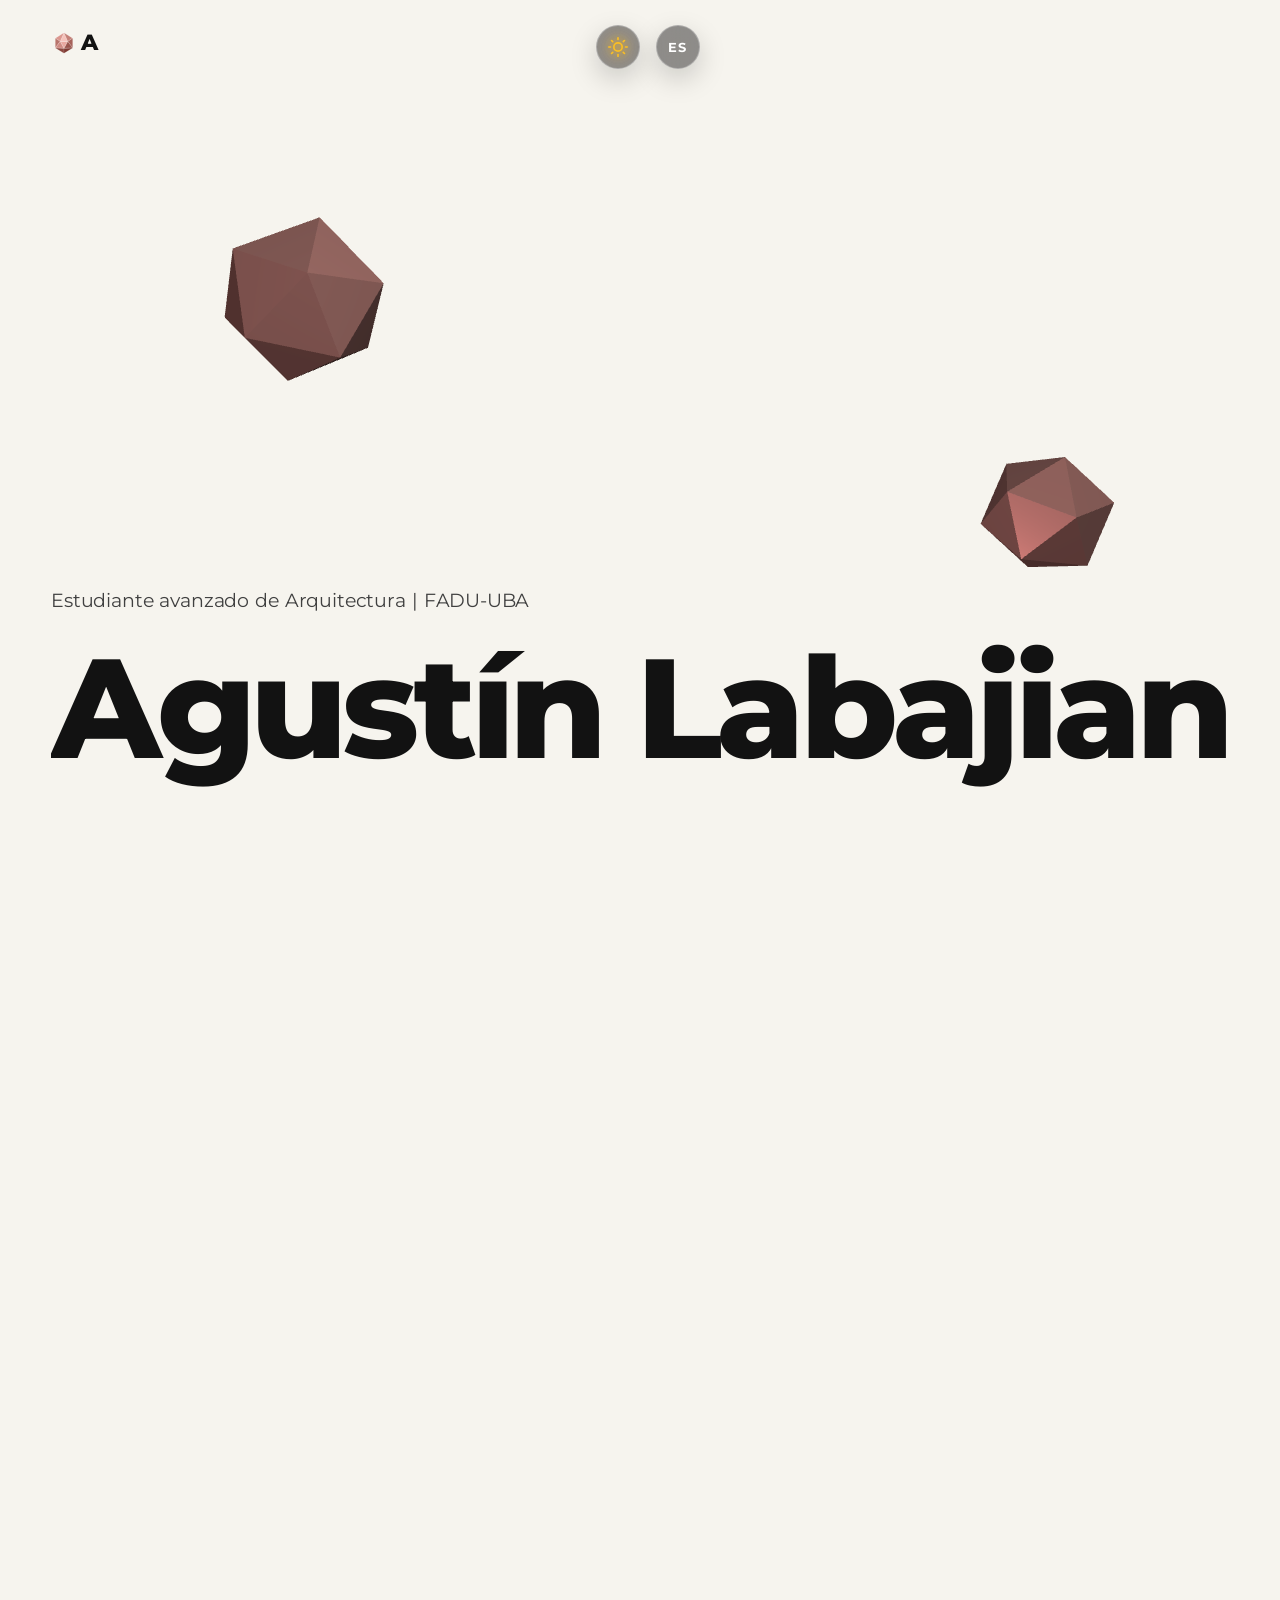
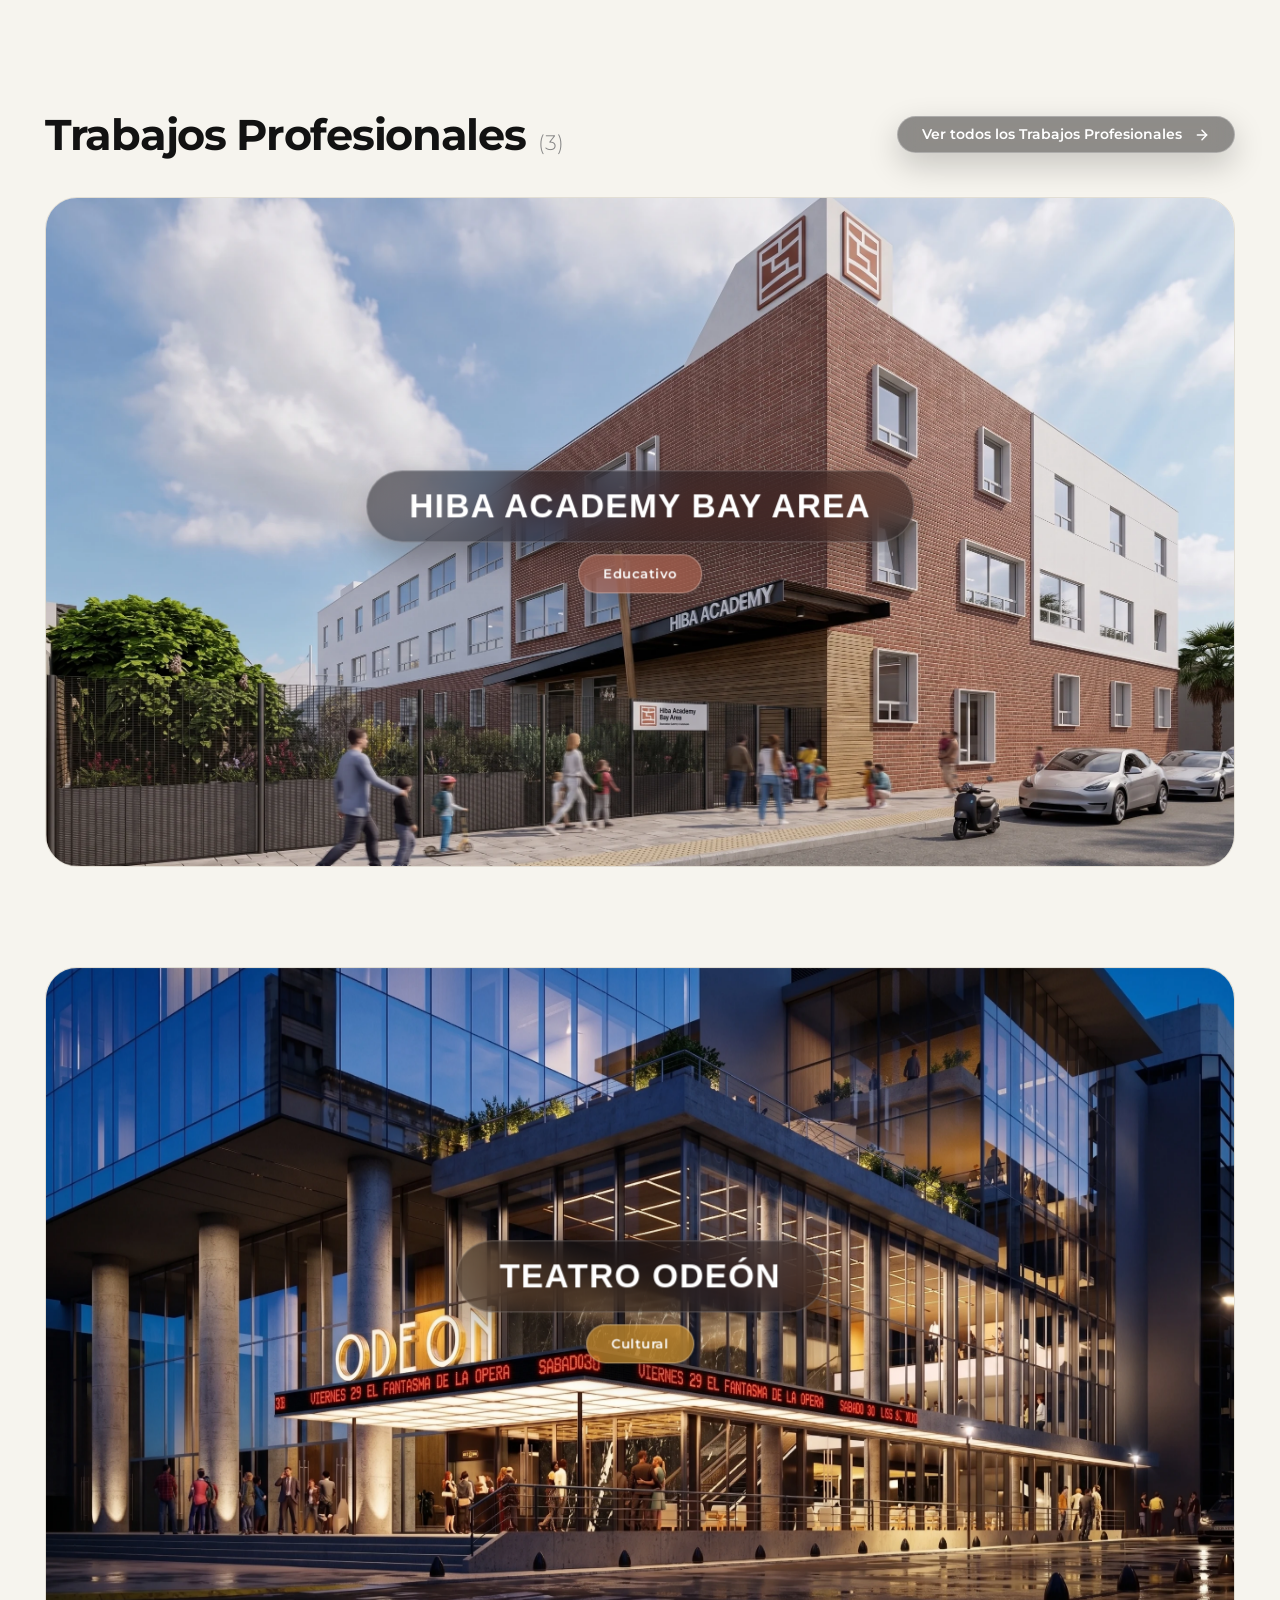
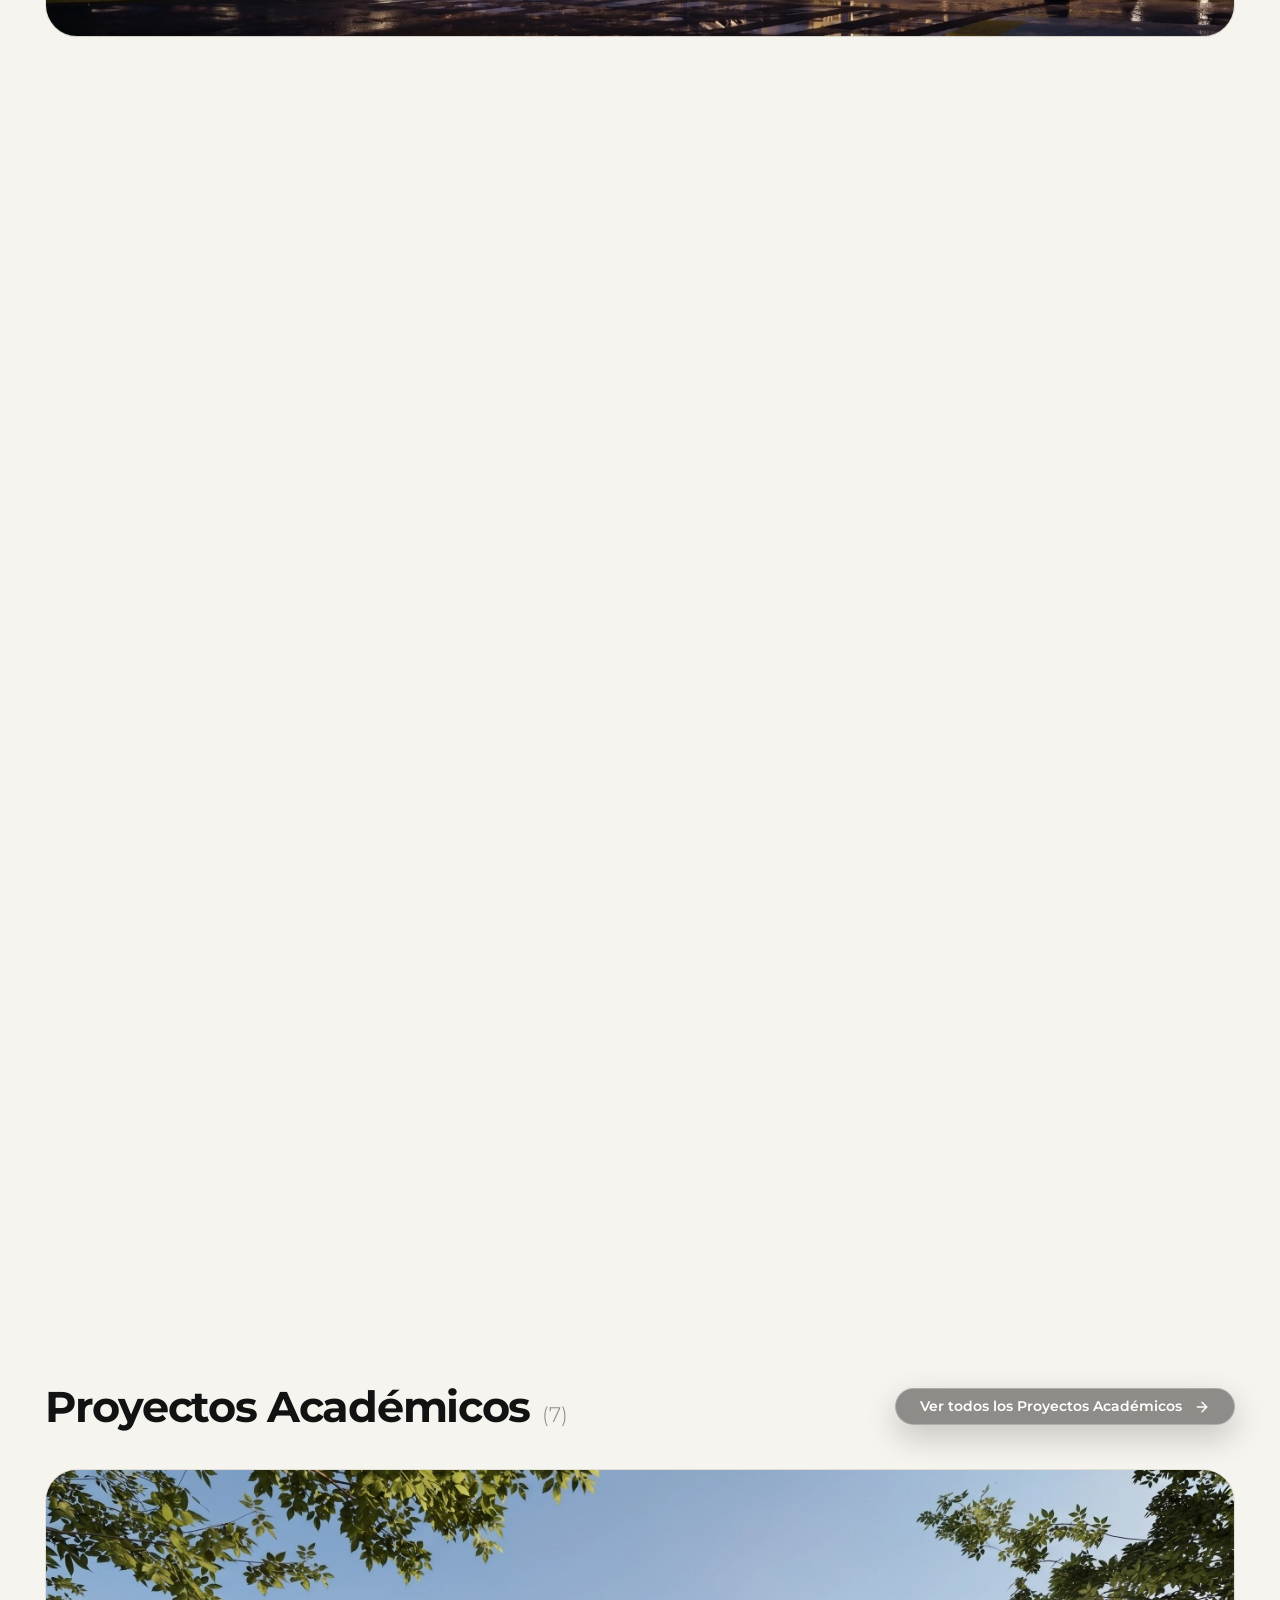
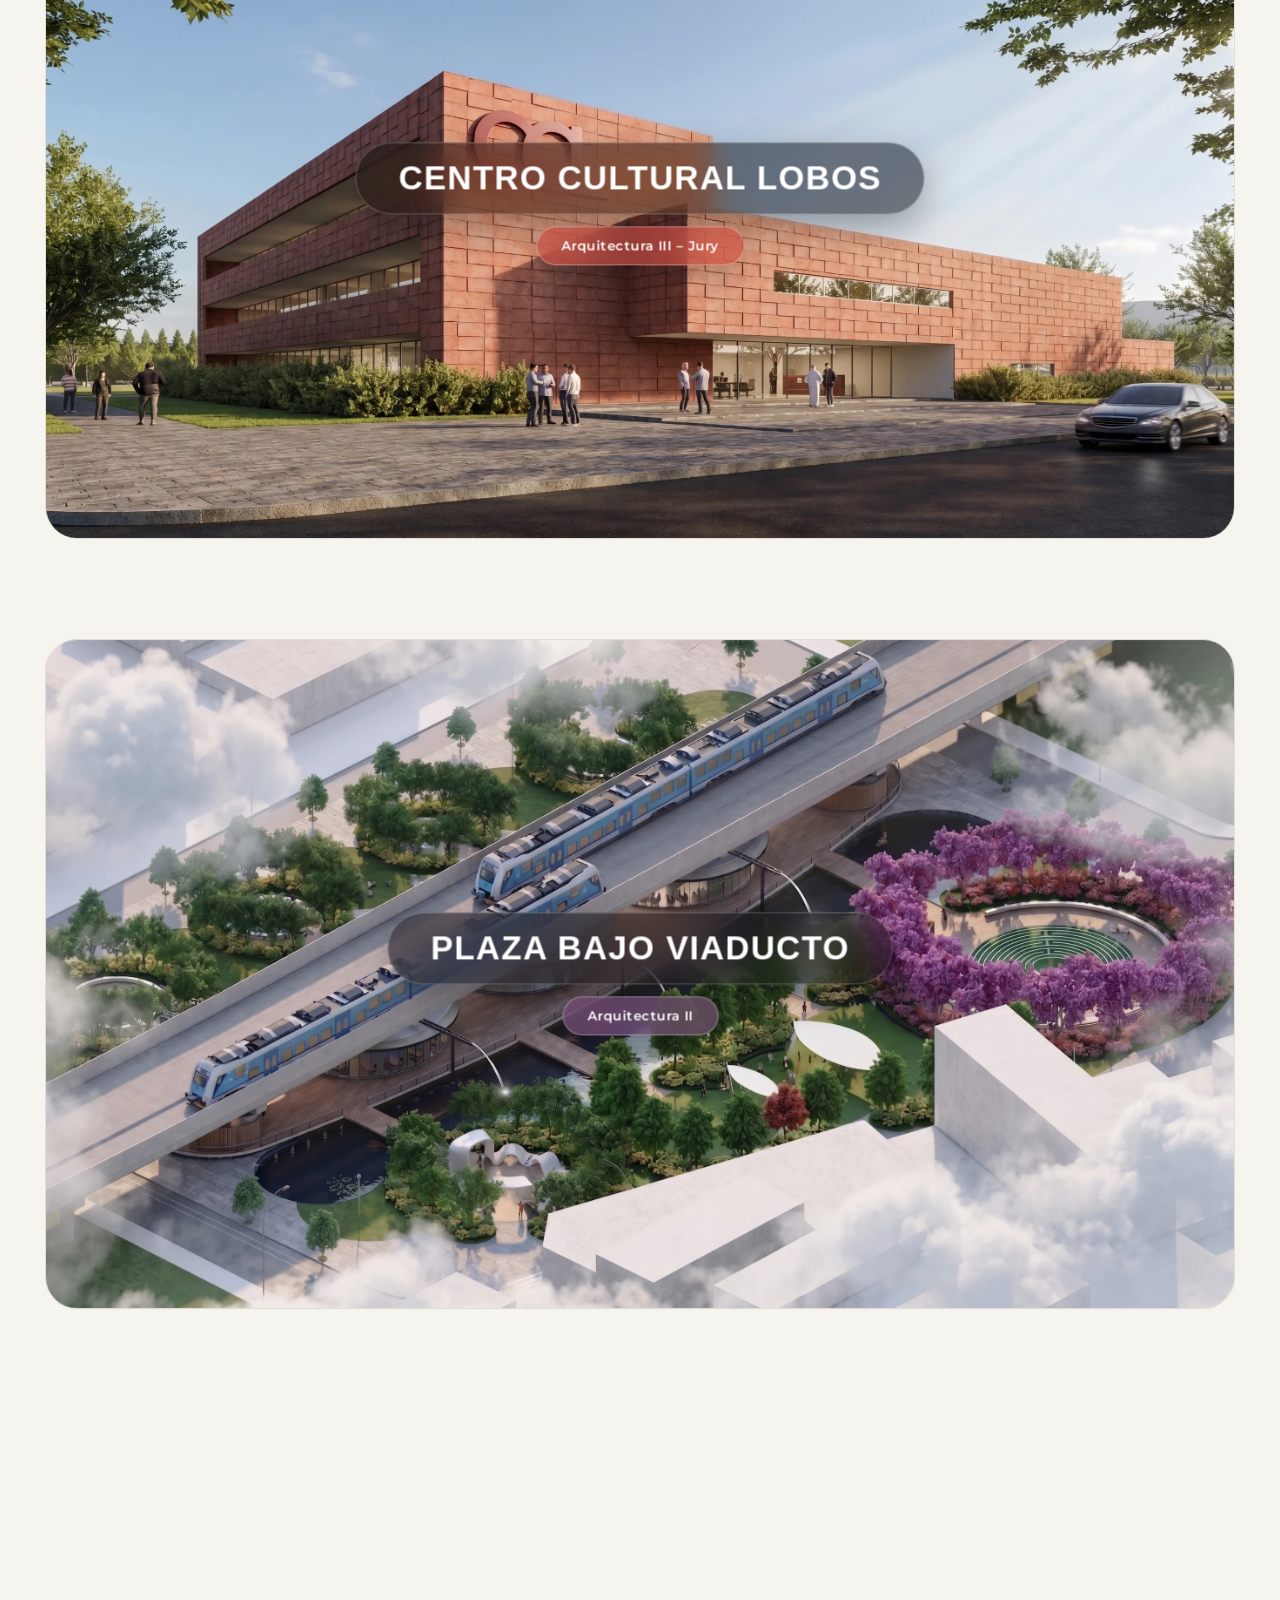
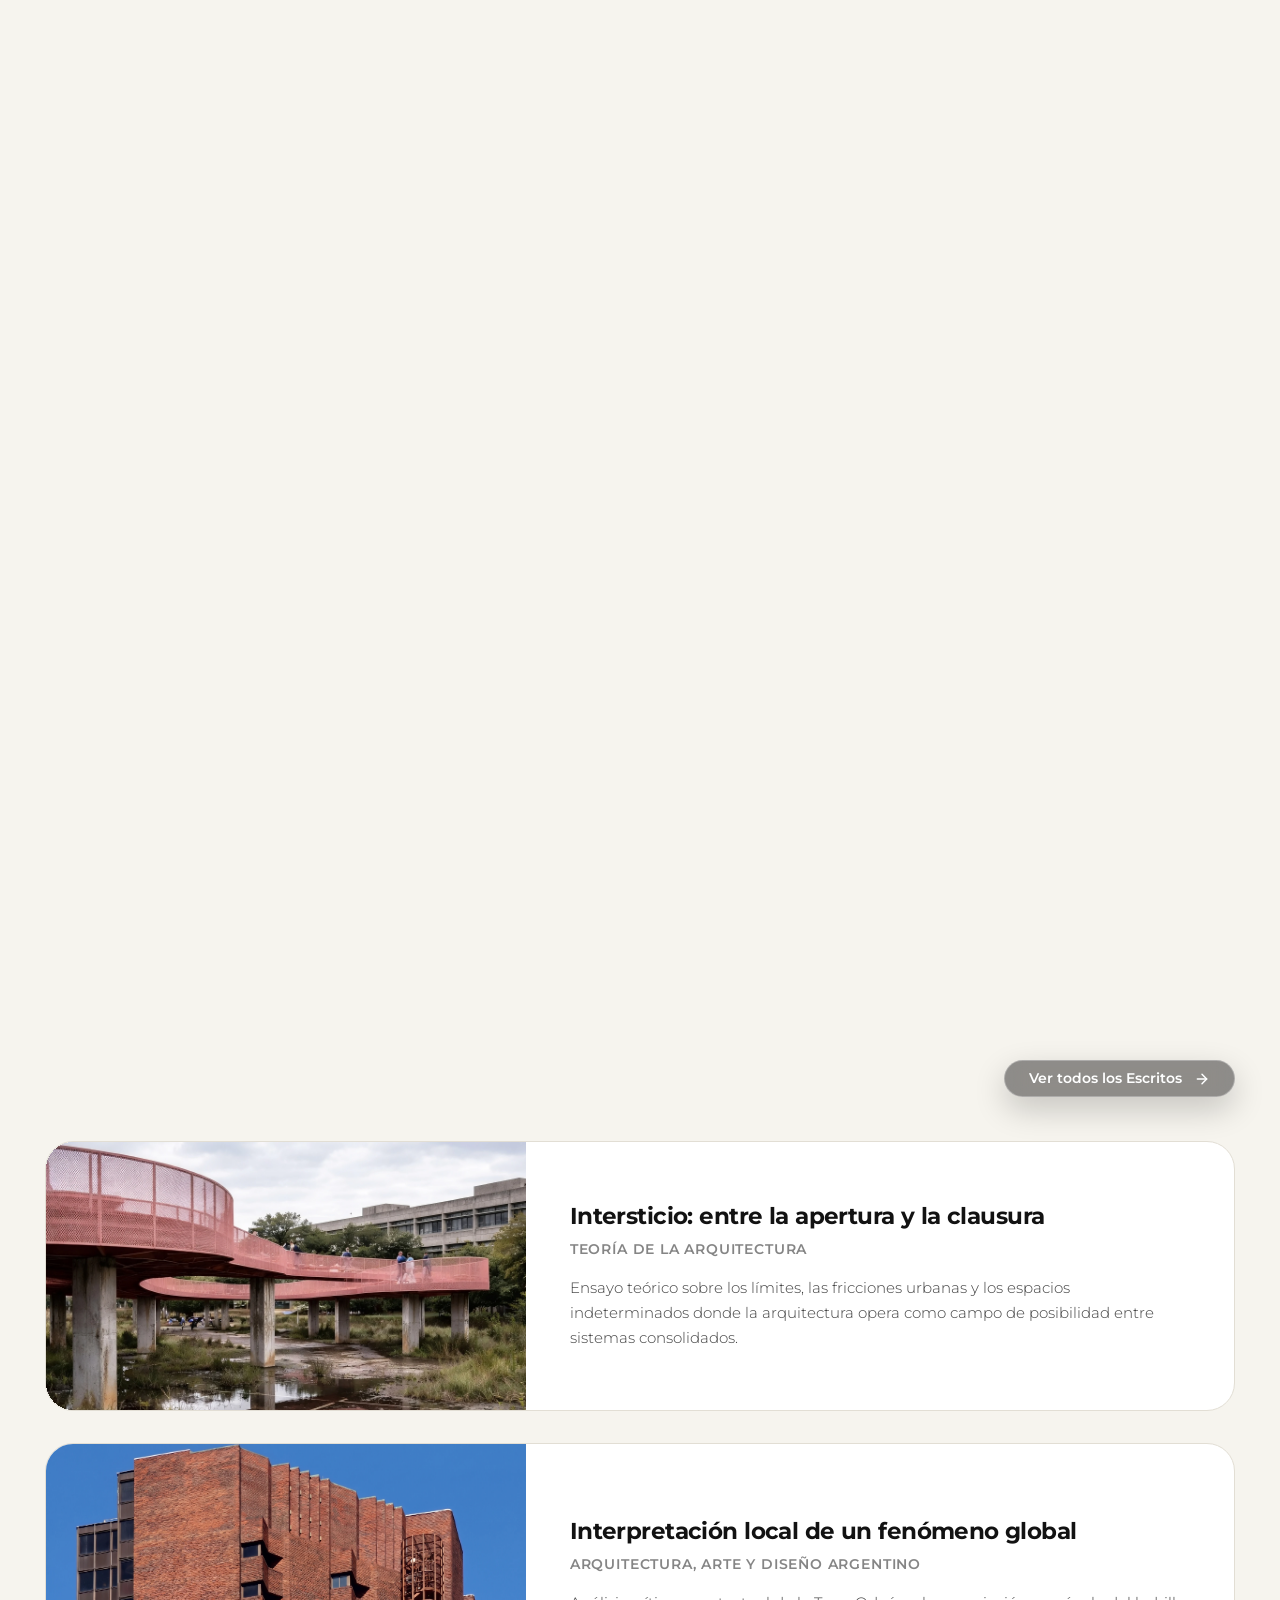
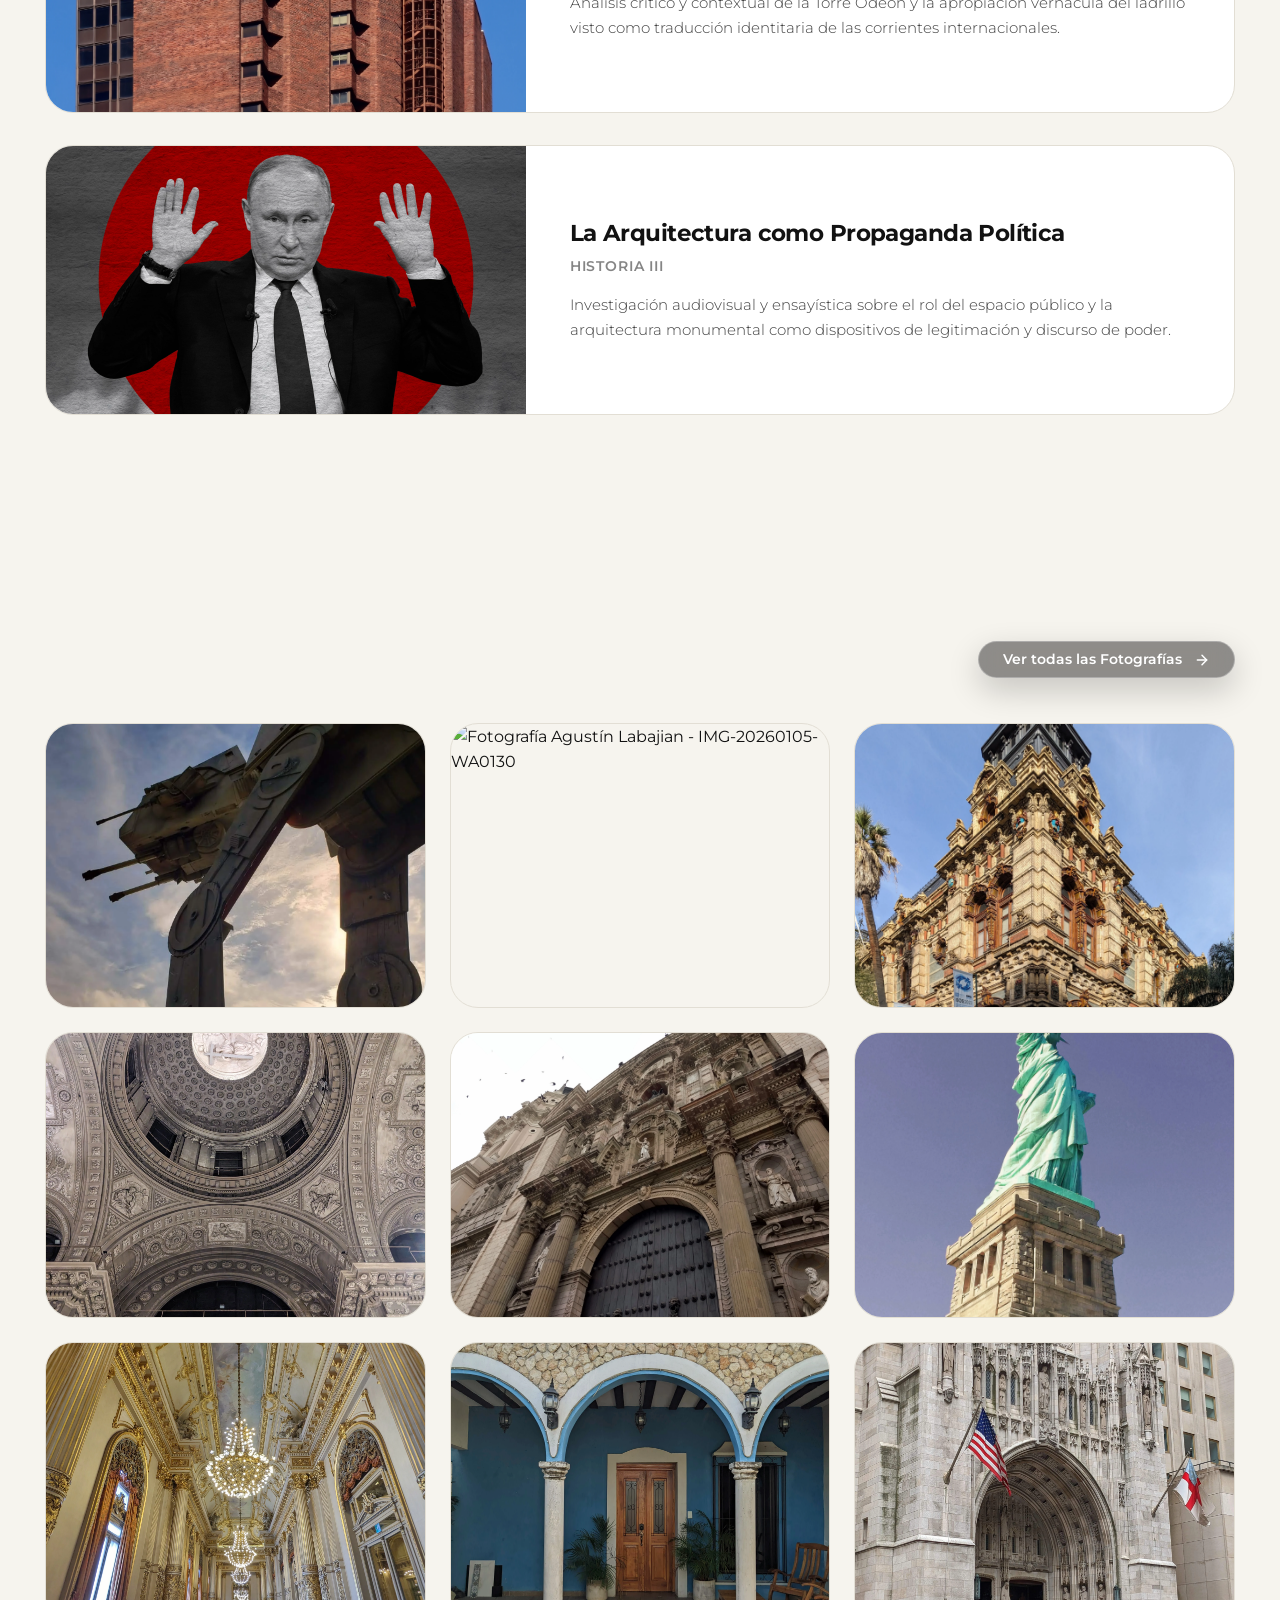
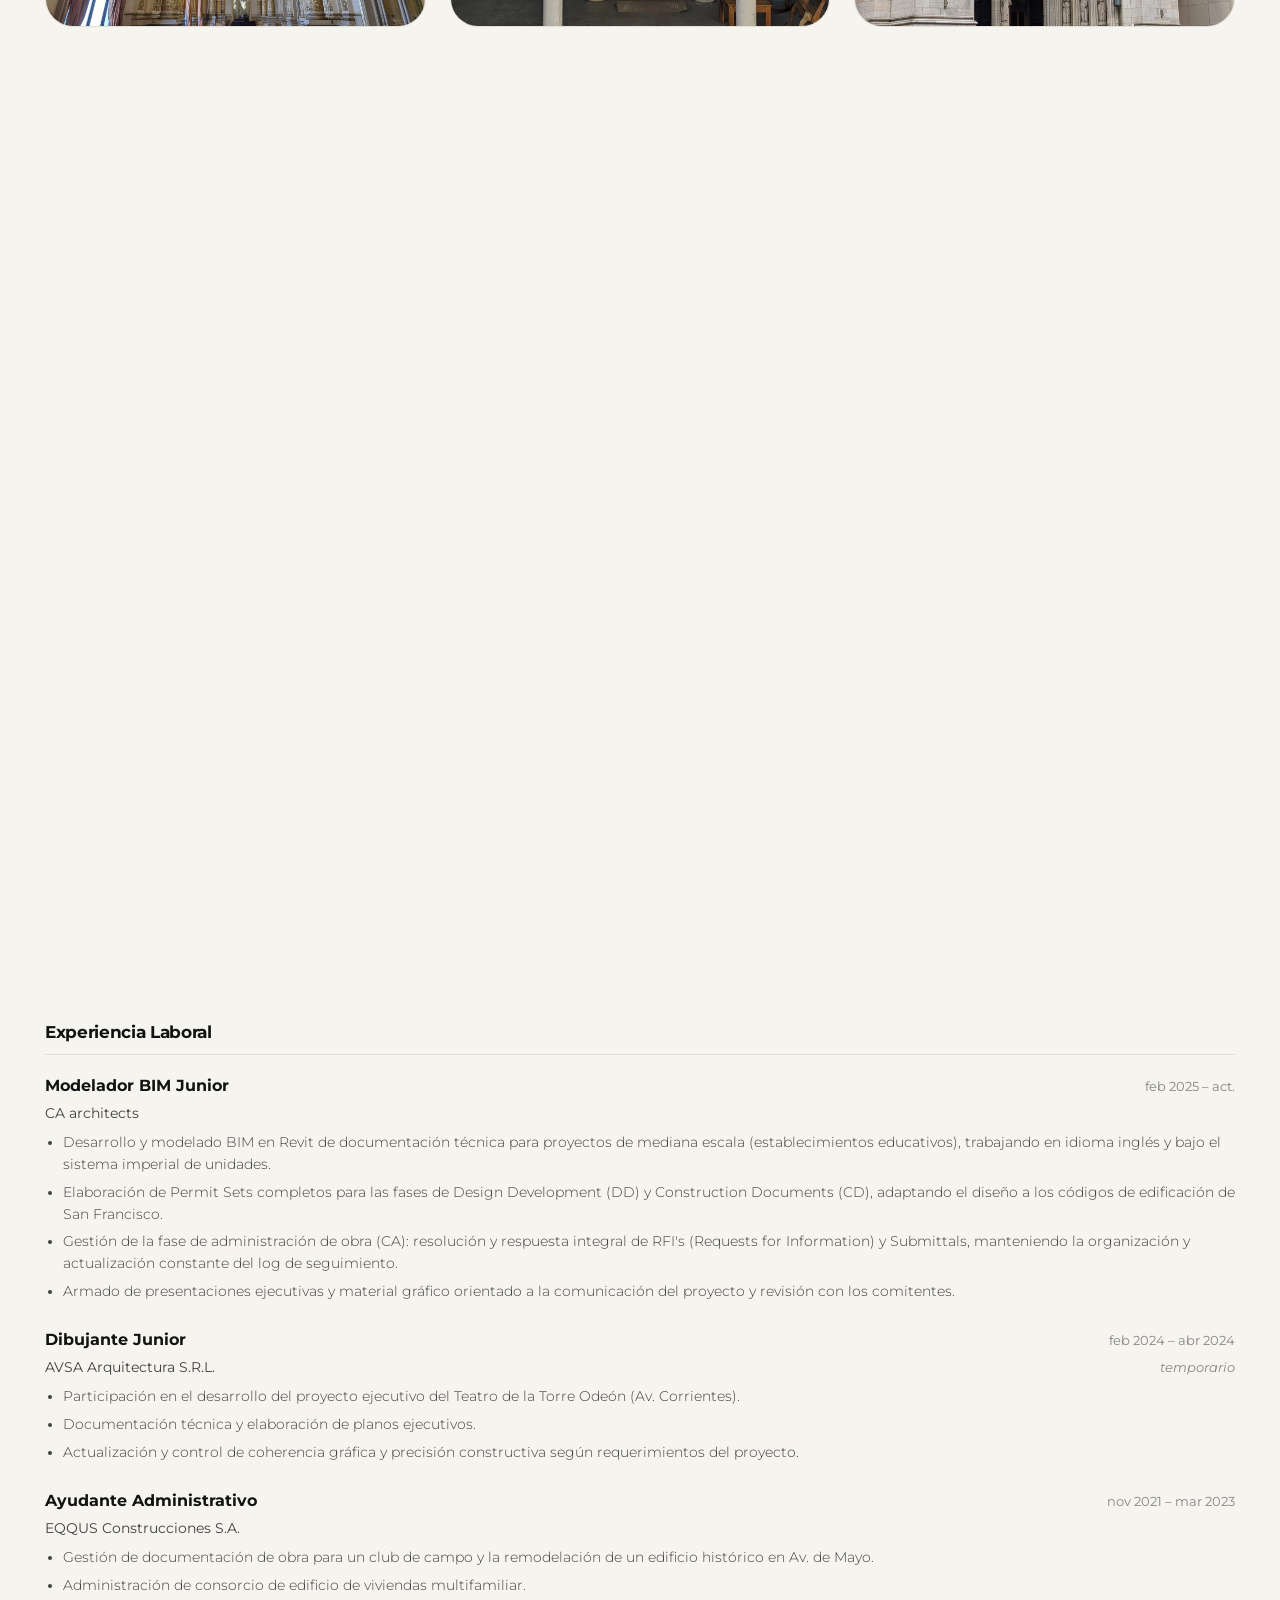
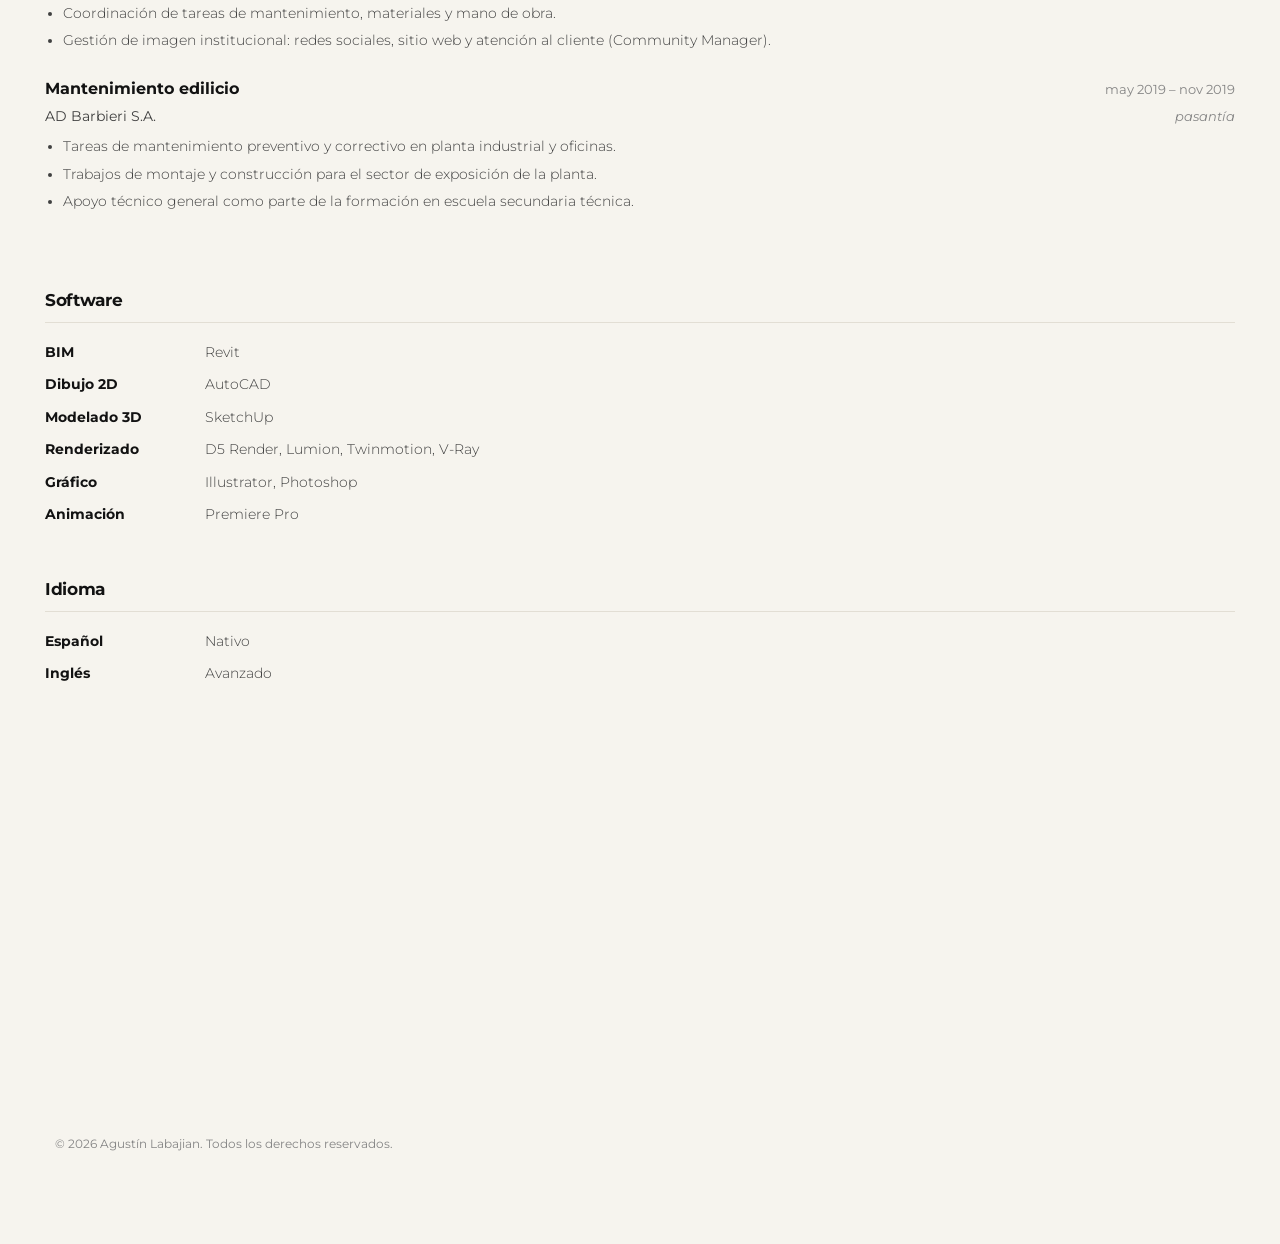
==== index.html @ 5723c63d "Web lista para produccion" ====
<!DOCTYPE html>
<html lang="es">
<head>
  <meta charset="UTF-8">
  <meta name="viewport" content="width=device-width, initial-scale=1.0">
  <title>Agustín Labajian — Portfolio</title>
  <meta name="description" content="Portfolio profesional y académico de Agustín Labajian - Estudiante avanzado de Arquitectura (FADU-UBA) y Modelador BIM.">
  <link rel="preconnect" href="https://fonts.googleapis.com">
  <link rel="preconnect" href="https://fonts.gstatic.com" crossorigin>
  <link href="https://fonts.googleapis.com/css2?family=Montserrat:ital,wght@0,300;0,400;0,500;0,600;0,700;0,800;1,300;1,400;1,600&display=swap" rel="stylesheet">
  <link rel="stylesheet" href="styles.css?v=3.3">
  <style>
    /* TRATAMIENTO 2 PÍLDORAS EN TRABAJO PROFESIONAL Y PROYECTOS ACADÉMICOS */
    #sec-trabajo-profesional .card-overlay-info,
    #sec-proyectos-academicos .card-overlay-info {
      top: 50% !important;
      left: 50% !important;
      bottom: auto !important;
      right: auto !important;
      transform: translate(-50%, -50%) !important;
      text-align: center !important;
      width: auto !important;
      max-width: 92% !important;
      background: transparent !important;
      backdrop-filter: none !important;
      -webkit-backdrop-filter: none !important;
      border: none !important;
      box-shadow: none !important;
      padding: 0 !important;
      display: flex !important;
      flex-direction: column !important;
      align-items: center !important;
      justify-content: center !important;
      gap: 12px !important;
    }

    #sec-trabajo-profesional .card-title,
    #sec-proyectos-academicos .card-title {
      display: inline-block !important;
      background: rgba(18, 18, 22, 0.52) !important;
      backdrop-filter: blur(18px) saturate(180%) !important;
      -webkit-backdrop-filter: blur(18px) saturate(180%) !important;
      border: 1px solid rgba(255, 255, 255, 0.22) !important;
      border-radius: 9999px !important;
      box-shadow: 0 14px 36px rgba(0, 0, 0, 0.3) !important;
      padding: 16px 42px !important;
      font-family: 'Bahnschrift', 'DIN Alternate', 'Franklin Gothic Medium', sans-serif !important;
      font-size: clamp(1.25rem, 2.6vw, 2.9rem) !important;
      font-weight: 700 !important;
      letter-spacing: 0.04em !important;
      line-height: 1.15 !important;
      color: #ffffff !important;
      text-transform: uppercase !important;
      text-shadow: none !important;
      white-space: nowrap !important;
      margin: 0 !important;
      max-width: 100% !important;
    }

    #sec-trabajo-profesional .card-category,
    #sec-proyectos-academicos .card-category {
      display: inline-block !important;
      border-radius: 9999px !important;
      box-shadow: 0 10px 28px rgba(0, 0, 0, 0.22) !important;
      padding: 8px 24px !important;
      font-size: clamp(0.82rem, 1vw, 1.05rem) !important;
      font-weight: 600 !important;
      letter-spacing: 0.04em !important;
      text-transform: none !important;
      text-shadow: none !important;
      white-space: nowrap !important;
      margin: 0 !important;
    }

    /* COLORES SUBTÍTULOS PROFESIONALES */
    #prof-hiba .card-category {
      background: rgba(174, 104, 84, 0.62) !important;
      backdrop-filter: blur(18px) saturate(180%) !important;
      -webkit-backdrop-filter: blur(18px) saturate(180%) !important;
      border: 1px solid rgba(255, 255, 255, 0.32) !important;
      color: #ffffff !important;
    }

    #prof-issf .card-category {
      background: rgba(92, 105, 124, 0.62) !important;
      backdrop-filter: blur(18px) saturate(180%) !important;
      -webkit-backdrop-filter: blur(18px) saturate(180%) !important;
      border: 1px solid rgba(255, 255, 255, 0.32) !important;
      color: #ffffff !important;
    }

    #prof-odeon .card-category {
      background: rgba(222, 158, 48, 0.62) !important;
      backdrop-filter: blur(18px) saturate(180%) !important;
      -webkit-backdrop-filter: blur(18px) saturate(180%) !important;
      border: 1px solid rgba(255, 255, 255, 0.32) !important;
      color: #ffffff !important;
    }

    /* COLORES SUBTÍTULOS ACADÉMICOS */
    #acad-3 .card-category { /* Centro Cultural Lobos */
      background: rgba(192, 80, 72, 0.62) !important;
      backdrop-filter: blur(18px) saturate(180%) !important;
      -webkit-backdrop-filter: blur(18px) saturate(180%) !important;
      border: 1px solid rgba(255, 255, 255, 0.32) !important;
      color: #ffffff !important;
    }

    #acad-5 .card-category { /* Restaurante */
      background: rgba(198, 166, 115, 0.62) !important;
      backdrop-filter: blur(18px) saturate(180%) !important;
      -webkit-backdrop-filter: blur(18px) saturate(180%) !important;
      border: 1px solid rgba(255, 255, 255, 0.32) !important;
      color: #ffffff !important;
    }

    #acad-4 .card-category { /* Plaza bajo Viaducto */
      background: rgba(130, 84, 131, 0.62) !important;
      backdrop-filter: blur(18px) saturate(180%) !important;
      -webkit-backdrop-filter: blur(18px) saturate(180%) !important;
      border: 1px solid rgba(255, 255, 255, 0.32) !important;
      color: #ffffff !important;
    }

    body.dark-mode #sec-trabajo-profesional .card-title,
    body.dark-mode #sec-proyectos-academicos .card-title {
      background: rgba(240, 240, 245, 0.48) !important;
      border: 1px solid rgba(255, 255, 255, 0.35) !important;
      color: #111111 !important;
    }

    #sec-trabajo-profesional .card-img-wrapper::before,
    #sec-proyectos-academicos .card-img-wrapper::before {
      display: none !important;
    }

    /* PÍLDORAS DEL FOOTER (ZÓCALO FINAL) CON LIQUID GLASS Y BARRIDO TIPOGRÁFICO */
    .footer-pill-btn {
      background: rgba(18, 18, 22, 0.52) !important;
      backdrop-filter: blur(14px) saturate(180%) !important;
      -webkit-backdrop-filter: blur(14px) saturate(180%) !important;
      border: 1px solid rgba(255, 255, 255, 0.22) !important;
      color: #ffffff !important;
      padding: 9px 20px !important;
      border-radius: 9999px !important;
      font-size: 0.84rem !important;
      font-weight: 600 !important;
      text-decoration: none !important;
      transition: border-color 0.25s ease, box-shadow 0.25s ease !important;
      overflow: hidden !important;
      display: inline-flex !important;
      align-items: center !important;
      justify-content: center !important;
      cursor: none !important;
      box-shadow: 0 6px 18px rgba(0, 0, 0, 0.15) !important;
    }

    body.dark-mode .footer-pill-btn {
      background: rgba(240, 240, 245, 0.48) !important;
      border: 1px solid rgba(255, 255, 255, 0.35) !important;
      color: #111111 !important;
    }

    .footer-pill-btn:hover {
      border-color: rgba(255, 255, 255, 0.55) !important;
      box-shadow: 0 10px 24px rgba(0, 0, 0, 0.25) !important;
      transform: none !important;
    }

    .footer-pill-btn .btn-sweep-wrapper {
      display: inline-flex !important;
      flex-direction: column !important;
      height: 1.25em !important;
      overflow: hidden !important;
      vertical-align: middle !important;
    }

    .footer-pill-btn .btn-sweep-text {
      display: block !important;
      line-height: 1.25em !important;
      transition: transform 0.38s cubic-bezier(0.16, 1, 0.3, 1) !important;
      will-change: transform !important;
    }

    .footer-pill-btn:hover .btn-sweep-text {
      transform: translateY(-100%) !important;
    }

    .social-icon-btn {
      width: 42px !important;
      height: 42px !important;
      border-radius: 50% !important;
      background: rgba(18, 18, 22, 0.52) !important;
      backdrop-filter: blur(14px) saturate(180%) !important;
      -webkit-backdrop-filter: blur(14px) saturate(180%) !important;
      border: 1px solid rgba(255, 255, 255, 0.22) !important;
      color: #ffffff !important;
      display: inline-flex !important;
      align-items: center !important;
      justify-content: center !important;
      text-decoration: none !important;
      transition: border-color 0.25s ease, box-shadow 0.25s ease !important;
      cursor: none !important;
      box-shadow: 0 6px 18px rgba(0, 0, 0, 0.15) !important;
      overflow: hidden !important;
    }

    .icon-sweep-wrapper {
      display: inline-flex !important;
      flex-direction: column !important;
      height: 16px !important;
      overflow: hidden !important;
      align-items: center !important;
      justify-content: flex-start !important;
    }

    .icon-sweep-item {
      display: flex !important;
      align-items: center !important;
      justify-content: center !important;
      height: 16px !important;
      line-height: 1 !important;
      transition: transform 0.38s cubic-bezier(0.16, 1, 0.3, 1) !important;
      will-change: transform !important;
    }

    .social-icon-btn:hover .icon-sweep-item {
      transform: translateY(-100%) !important;
    }

    body.dark-mode .social-icon-btn {
      background: rgba(240, 240, 245, 0.48) !important;
      border: 1px solid rgba(255, 255, 255, 0.35) !important;
      color: #111111 !important;
    }

    .social-icon-btn:hover {
      border-color: rgba(255, 255, 255, 0.55) !important;
      box-shadow: 0 10px 24px rgba(0, 0, 0, 0.25) !important;
      transform: none !important;
    }

    /* =======================================================
       COLORES INDIVIDUALES PLENOS EN HOVER PARA CADA PROYECTO
       (PANTALLA DE TODOS LOS PROYECTOS Y SECCIÓN DE ESCRITOS)
       ======================================================= */
    .grid-card-title,
    .essay-list-title {
      transition: color 0.25s ease !important;
    }

    /* 1. HIBA Academy Bay Area (#ae6854) */
    .grid-card-item[data-id="prof-hiba"]:hover .grid-card-title,
    #grid-prof-hiba:hover .grid-card-title,
    .grid-card-item[onclick*="prof-hiba"]:hover .grid-card-title {
      color: #ae6854 !important;
    }

    /* 2. International School of San Francisco (#5c697c) */
    .grid-card-item[data-id="prof-issf"]:hover .grid-card-title,
    #grid-prof-issf:hover .grid-card-title,
    .grid-card-item[onclick*="prof-issf"]:hover .grid-card-title {
      color: #5c697c !important;
    }

    /* 3. Teatro Odeón (#de9e30) */
    .grid-card-item[data-id="prof-odeon"]:hover .grid-card-title,
    #grid-prof-odeon:hover .grid-card-title,
    .grid-card-item[onclick*="prof-odeon"]:hover .grid-card-title {
      color: #de9e30 !important;
    }

    /* 4. Espesores de Coexistencia (#b34754) */
    .grid-card-item[data-id="acad-1"]:hover .grid-card-title,
    #grid-acad-1:hover .grid-card-title,
    .grid-card-item[onclick*="acad-1"]:hover .grid-card-title {
      color: #b34754 !important;
    }

    /* 5. Parque Metropolitano Tecnológico (#6e7d5c) */
    .grid-card-item[data-id="acad-2"]:hover .grid-card-title,
    #grid-acad-2:hover .grid-card-title,
    .grid-card-item[onclick*="acad-2"]:hover .grid-card-title {
      color: #6e7d5c !important;
    }

    /* 6. Centro Cultural Lobos (#c05048) */
    .grid-card-item[data-id="acad-3"]:hover .grid-card-title,
    #grid-acad-3:hover .grid-card-title,
    .grid-card-item[onclick*="acad-3"]:hover .grid-card-title {
      color: #c05048 !important;
    }

    /* 7. Plaza bajo Viaducto (#825483) */
    .grid-card-item[data-id="acad-4"]:hover .grid-card-title,
    #grid-acad-4:hover .grid-card-title,
    .grid-card-item[onclick*="acad-4"]:hover .grid-card-title {
      color: #825483 !important;
    }

    /* 8. Restaurante (#c6a673) */
    .grid-card-item[data-id="acad-5"]:hover .grid-card-title,
    #grid-acad-5:hover .grid-card-title,
    .grid-card-item[onclick*="acad-5"]:hover .grid-card-title {
      color: #c6a673 !important;
    }

    /* 9. Vivienda Unifamiliar (#b98d72) */
    .grid-card-item[data-id="acad-6"]:hover .grid-card-title,
    #grid-acad-6:hover .grid-card-title,
    .grid-card-item[onclick*="acad-6"]:hover .grid-card-title {
      color: #b98d72 !important;
    }

    /* 10. Plaza (#cd8d85) */
    .grid-card-item[data-id="acad-7"]:hover .grid-card-title,
    #grid-acad-7:hover .grid-card-title,
    .grid-card-item[onclick*="acad-7"]:hover .grid-card-title {
      color: #cd8d85 !important;
    }

    /* 11. Intersticio (#da9d9a) */
    .grid-card-item[data-id="esc-1"]:hover .grid-card-title,
    #grid-esc-1:hover .grid-card-title,
    .grid-card-item[onclick*="esc-1"]:hover .grid-card-title,
    #esc-1:hover .essay-list-title {
      color: #da9d9a !important;
    }

    /* 12. Interpretación local de un fenómeno global (#be7c6e) */
    .grid-card-item[data-id="esc-2"]:hover .grid-card-title,
    #grid-esc-2:hover .grid-card-title,
    .grid-card-item[onclick*="esc-2"]:hover .grid-card-title,
    #esc-2:hover .essay-list-title {
      color: #be7c6e !important;
    }

    /* 13. Mixtura de usos (#b46d86) */
    .grid-card-item[data-id="esc-3"]:hover .grid-card-title,
    #grid-esc-3:hover .grid-card-title,
    .grid-card-item[onclick*="esc-3"]:hover .grid-card-title,
    #esc-3:hover .essay-list-title {
      color: #b46d86 !important;
    }

    /* 14. La Arquitectura como Propaganda Política (#a80000) */
    .grid-card-item[data-id="esc-4"]:hover .grid-card-title,
    #grid-esc-4:hover .grid-card-title,
    .grid-card-item[onclick*="esc-4"]:hover .grid-card-title,
    #esc-4:hover .essay-list-title {
      color: #a80000 !important;
    }

    /* MINI ICOSAEDRO AL LADO DE LA 'A' EN LA BARRA SUPERIOR */
    @keyframes icoSpinInPlace {
      0% {
        transform: rotate(0deg);
      }
      100% {
        transform: rotate(360deg);
      }
    }

    .home-brand-ico-symbol {
      display: inline-flex !important;
      align-items: center !important;
      justify-content: center !important;
      margin-right: 4px !important;
      width: 26px !important;
      height: 26px !important;
      transform-origin: center center !important;
      flex-shrink: 0 !important;
      vertical-align: middle !important;
    }

    .home-brand-ico-symbol svg {
      display: block !important;
      width: 26px !important;
      height: 26px !important;
      animation: icoSpinInPlace 10s linear infinite !important;
      transform-origin: 12px 12px !important;
      will-change: transform !important;
    }

    .home-brand-btn:hover .home-brand-ico-symbol svg {
      animation-duration: 3.5s !important;
    }

    /* MAIL DEL ZÓCALO INFERIOR EN HOVER */
    .footer-contact-mail {
      transition: color 0.25s ease !important;
    }

    .footer-contact-mail:hover {
      color: #cd8d85 !important;
    }

    /* =======================================================
       ESPACIO DE TRANSICIÓN CON FRASE EDITORIAL PINNED
       (SOLO APARECE TRAS SALIR DE PORTADA EN GRIS CLARO Y SE PINTA DE NEGRO AL LEER)
       ======================================================= */
    .home-transition-spacer {
      height: 250vh;
      width: 100%;
      position: relative;
      background-color: var(--bg-color);
      box-sizing: border-box;
      overflow: visible;
      margin: 0;
      padding: 0;
    }

    .transition-quote-sticky {
      position: sticky;
      top: 0;
      left: 0;
      width: 100vw;
      height: 100vh;
      display: flex;
      align-items: center;
      justify-content: center;
      padding: 0 6vw;
      box-sizing: border-box;
      overflow: hidden;
      z-index: 10;
    }

    .transition-quote-container {
      max-width: 960px !important;
      width: 100%;
      margin: 0 auto;
      text-align: center;
      display: flex;
      flex-direction: column;
      align-items: center;
      justify-content: center;
      gap: 16px;
    }

    .transition-quote-text {
      font-family: var(--font-main);
      font-size: clamp(1.3rem, 2.3vw, 2.35rem) !important;
      font-weight: 500;
      line-height: 1.4 !important;
      letter-spacing: -0.025em;
      text-align: center;
      margin: 0 auto;
      opacity: 0;
      transform: none !important;
      filter: none !important;
      user-select: none;
      will-change: opacity;
    }

    .transition-quote-author {
      font-family: var(--font-main);
      font-size: clamp(0.92rem, 1.2vw, 1.18rem);
      font-weight: 400;
      letter-spacing: -0.01em;
      color: var(--text-secondary);
      text-align: center;
      margin: 0 auto;
      opacity: 0;
      user-select: none;
      will-change: opacity;
      transition: color 0.3s ease;
    }

    .quote-word {
      display: inline-block;
      color: #c4c4c8;
      transition: color 0.15s ease;
      will-change: color;
    }

    /* MAZO DE FICHAS 16:9 EN BLOQUE UNIFICADO */
    .cards-deck-wrapper {
      position: relative;
      width: 100%;
      height: 285vh;
      margin-bottom: 90px;
    }

    .cards-deck-sticky {
      position: sticky;
      top: 20px;
      width: 100%;
      aspect-ratio: 16 / 9;
      max-height: calc(100vh - 40px);
      border-radius: 32px;
      overflow: visible;
      z-index: 20;
    }

    .cards-deck-sticky .card-item {
      position: absolute;
      top: 0;
      left: 0;
      width: 100%;
      height: 100%;
      margin: 0 !important;
      border-radius: 32px;
      overflow: hidden;
      box-shadow: none !important;
      background-color: var(--bg-color);
      border: 1px solid var(--border-color);
      transform-origin: top center;
      will-change: transform, filter;
      transition: filter 0.15s ease-out;
    }

    .cards-deck-sticky .card-item:nth-child(1) { z-index: 10; }
    .cards-deck-sticky .card-item:nth-child(2) { z-index: 11; }
    .cards-deck-sticky .card-item:nth-child(3) { z-index: 12; }

    /* TRATAMIENTO 2 PÍLDORAS CENTRADAS: TÍTULO EN BAHNSCHRIFT BOLD + SUBTÍTULO COLOR LIQUID GLASS */
    #sec-trabajo-profesional .card-overlay-info,
    #sec-proyectos-academicos .card-overlay-info {
      position: absolute !important;
      top: 50% !important;
      left: 50% !important;
      bottom: auto !important;
      right: auto !important;
      transform: translate(-50%, -50%) !important;
      text-align: center !important;
      width: auto !important;
      max-width: 92% !important;
      background: transparent !important;
      backdrop-filter: none !important;
      -webkit-backdrop-filter: none !important;
      border: none !important;
      box-shadow: none !important;
      padding: 0 !important;
      display: flex !important;
      flex-direction: column !important;
      align-items: center !important;
      justify-content: center !important;
      gap: 12px !important;
      z-index: 10 !important;
    }

    #sec-trabajo-profesional .card-title,
    #sec-proyectos-academicos .card-title {
      display: inline-block !important;
      background: rgba(18, 18, 22, 0.52) !important;
      backdrop-filter: blur(18px) saturate(180%) !important;
      -webkit-backdrop-filter: blur(18px) saturate(180%) !important;
      border: 1px solid rgba(255, 255, 255, 0.22) !important;
      border-radius: 9999px !important;
      box-shadow: 0 14px 36px rgba(0, 0, 0, 0.3) !important;
      padding: 16px 42px !important;
      font-family: 'Bahnschrift', 'DIN Alternate', 'Franklin Gothic Medium', sans-serif !important;
      font-size: clamp(1.25rem, 2.6vw, 2.9rem) !important;
      font-weight: 700 !important;
      letter-spacing: 0.04em !important;
      line-height: 1.15 !important;
      color: #ffffff !important;
      text-transform: uppercase !important;
      text-shadow: none !important;
      white-space: nowrap !important;
      margin: 0 !important;
      max-width: 100% !important;
    }

    #sec-trabajo-profesional .card-category,
    #sec-proyectos-academicos .card-category {
      display: inline-block !important;
      background: rgba(18, 18, 22, 0.52) !important;
      backdrop-filter: blur(18px) saturate(180%) !important;
      -webkit-backdrop-filter: blur(18px) saturate(180%) !important;
      border: 1px solid rgba(255, 255, 255, 0.28) !important;
      border-radius: 9999px !important;
      box-shadow: 0 10px 28px rgba(0, 0, 0, 0.22) !important;
      padding: 8px 24px !important;
      font-size: clamp(0.82rem, 1vw, 1.05rem) !important;
      font-weight: 600 !important;
      color: #ffffff !important;
      letter-spacing: 0.04em !important;
      text-transform: none !important;
      text-shadow: none !important;
      white-space: nowrap !important;
      margin: 0 !important;
    }

    /* COLORES ESPECÍFICOS DE SUBTÍTULOS PROFESIONALES */
    #prof-hiba .card-category {
      background: rgba(174, 104, 84, 0.62) !important;
      border-color: rgba(255, 255, 255, 0.32) !important;
    }

    #prof-issf .card-category {
      background: rgba(92, 105, 124, 0.62) !important;
      border-color: rgba(255, 255, 255, 0.32) !important;
    }

    #prof-odeon .card-category {
      background: rgba(222, 158, 48, 0.62) !important;
      border-color: rgba(255, 255, 255, 0.32) !important;
    }

    /* COLORES ESPECÍFICOS DE SUBTÍTULOS ACADÉMICOS */
    #acad-3 .card-category {
      background: rgba(192, 80, 72, 0.62) !important;
      border-color: rgba(255, 255, 255, 0.32) !important;
    }

    #acad-5 .card-category {
      background: rgba(198, 166, 115, 0.62) !important;
      border-color: rgba(255, 255, 255, 0.32) !important;
    }

    #acad-4 .card-category {
      background: rgba(130, 84, 131, 0.62) !important;
      border-color: rgba(255, 255, 255, 0.32) !important;
    }

    /* CONTENEDOR DE LÁMINAS A PANTALLA COMPLETA VERTICAL (SIN RECORTES) */
    .pm-sheets-stack {
      display: flex;
      flex-direction: column;
      gap: 32px;
      width: 100%;
      margin-top: 30px;
    }

    .pm-sheet-item {
      width: 100%;
      border-radius: 20px;
      overflow: hidden;
      border: 1px solid var(--border-color);
      background: var(--bg-color);
      box-shadow: 0 10px 30px rgba(0, 0, 0, 0.08);
    }

    body.dark-mode .pm-sheet-item {
      box-shadow: 0 10px 30px rgba(0, 0, 0, 0.4);
    }

    .pm-sheet-img {
      width: 100%;
      height: auto;
      display: block;
      object-fit: contain;
    }
  </style>
</head>
<body>

  <!-- INTRO OVERLAY EN NEGRO CON CASCADA INVERSA & BARRIDA HACIA ARRIBA -->
  <div id="intro-overlay" class="intro-overlay">
    <div class="intro-content">
      <div class="intro-name-wrapper" id="intro-name-wrapper">
        <span class="intro-letter" style="animation-delay: 0.06s">A</span><span class="intro-letter" style="animation-delay: 0.10s">g</span><span class="intro-letter" style="animation-delay: 0.14s">u</span><span class="intro-letter" style="animation-delay: 0.18s">s</span><span class="intro-letter" style="animation-delay: 0.22s">t</span><span class="intro-letter" style="animation-delay: 0.26s">í</span><span class="intro-letter" style="animation-delay: 0.30s">n</span>
        <span class="intro-space">&nbsp;</span>
        <span class="intro-letter" style="animation-delay: 0.36s">L</span><span class="intro-letter" style="animation-delay: 0.40s">a</span><span class="intro-letter" style="animation-delay: 0.44s">b</span><span class="intro-letter" style="animation-delay: 0.48s">a</span><span class="intro-letter" style="animation-delay: 0.52s">j</span><span class="intro-letter" style="animation-delay: 0.56s">i</span><span class="intro-letter" style="animation-delay: 0.60s">a</span><span class="intro-letter" style="animation-delay: 0.64s">n</span>
      </div>
    </div>
  </div>

  <!-- CURSOR CARTESIANO DE PANTALLA COMPLETA CON PUNTO INVERTIDO Y PÍLDORA INTERACTIVA -->
  <div class="custom-cursor-container" id="custom-cursor">
    <div class="cursor-axis cursor-axis-h" id="cursor-axis-h"></div>
    <div class="cursor-axis cursor-axis-v" id="cursor-axis-v"></div>
    <div class="cursor-center-dot" id="cursor-dot">
      <span class="cursor-pill-text" id="cursor-pill-text">Ver Proyecto</span>
    </div>
  </div>

  <!-- BARRA SUPERIOR FIJA -->
  <header class="top-header-bar" id="top-header">
    <!-- BOTÓN HOME TEXTO INTERACTIVO CON MINI ICOSAEDRO ROTATORIO: A (IZQUIERDA) -->
    <div class="home-brand-btn" onclick="goHome()" role="button" aria-label="Ir al Inicio">
      <span class="home-brand-ico-symbol" aria-hidden="true">
        <svg viewBox="0 0 24 24" width="26" height="26" fill="none">
          <polygon points="8.5,10.5 15.5,10.5 12,17" fill="#e8a8a0" stroke="rgba(255,255,255,0.4)" stroke-width="0.5"/>
          <polygon points="12,2.5 8.5,10.5 15.5,10.5" fill="#f5c2bb" stroke="rgba(255,255,255,0.4)" stroke-width="0.5"/>
          <polygon points="12,2.5 4,7.5 8.5,10.5" fill="#db978f" stroke="rgba(255,255,255,0.3)" stroke-width="0.5"/>
          <polygon points="12,2.5 20,7.5 15.5,10.5" fill="#c48078" stroke="rgba(255,255,255,0.3)" stroke-width="0.5"/>
          <polygon points="4,7.5 4,16.5 8.5,10.5" fill="#b8746c" stroke="rgba(255,255,255,0.25)" stroke-width="0.5"/>
          <polygon points="20,7.5 20,16.5 15.5,10.5" fill="#a6625a" stroke="rgba(255,255,255,0.25)" stroke-width="0.5"/>
          <polygon points="4,16.5 12,17 8.5,10.5" fill="#cf8b83" stroke="rgba(255,255,255,0.3)" stroke-width="0.5"/>
          <polygon points="20,16.5 12,17 15.5,10.5" fill="#99554d" stroke="rgba(255,255,255,0.3)" stroke-width="0.5"/>
          <polygon points="4,16.5 12,21.5 12,17" fill="#8c4840" stroke="rgba(255,255,255,0.2)" stroke-width="0.5"/>
          <polygon points="20,16.5 12,21.5 12,17" fill="#7f3b33" stroke="rgba(255,255,255,0.2)" stroke-width="0.5"/>
        </svg>
      </span>
      <span class="home-brand-icon">A</span>
      <span class="home-brand-text">gustín Labajian</span>
    </div>
  </header>

  <!-- CONTROLES SUPERIORES (TEMA E IDIOMA) EQUIDISTANTES DEL EJE VERTICAL CENTRAL -->
  <div class="top-center-controls" id="top-center-controls" aria-label="Configuración de tema e idioma">
    <button class="top-circle-btn theme-toggle-btn" id="dark-mode-toggle" onclick="toggleDarkMode()" aria-label="Cambiar tema (Modo claro / Modo noche)">
      <span class="theme-lamp-wrap" id="theme-lamp-wrap">
        <svg class="theme-icon icon-sun" viewBox="0 0 24 24" width="19" height="19" fill="none" stroke="currentColor" stroke-width="2" stroke-linecap="round" stroke-linejoin="round">
          <circle cx="12" cy="12" r="5"></circle>
          <line x1="12" y1="1" x2="12" y2="3"></line>
          <line x1="12" y1="21" x2="12" y2="23"></line>
          <line x1="4.22" y1="4.22" x2="5.64" y2="5.64"></line>
          <line x1="18.36" y1="18.36" x2="19.78" y2="19.78"></line>
          <line x1="1" y1="12" x2="3" y2="12"></line>
          <line x1="21" y1="12" x2="23" y2="12"></line>
          <line x1="4.22" y1="19.78" x2="5.64" y2="18.36"></line>
          <line x1="18.36" y1="5.64" x2="19.78" y2="4.22"></line>
        </svg>
        <svg class="theme-icon icon-moon" viewBox="0 0 24 24" width="18" height="18" fill="none" stroke="currentColor" stroke-width="2" stroke-linecap="round" stroke-linejoin="round" style="display: none;">
          <path d="M21 12.79A9 9 0 1 1 11.21 3 7 7 0 0 0 21 12.79z"></path>
        </svg>
      </span>
    </button>
    <button class="top-circle-btn lang-toggle-btn" id="lang-toggle" onclick="toggleLanguage()" aria-label="Cambiar idioma (ES / EN)">
      <span class="btn-sweep-wrapper">
        <span class="btn-sweep-text" id="lang-badge-1">ES</span>
        <span class="btn-sweep-text" id="lang-badge-2">ES</span>
      </span>
    </button>
  </div>

  <!-- BARRA LATERAL DE SCROLL JERÁRQUICA E INTERACTIVA (PANTALLA PRINCIPAL / MODALES EN PRIMER PLANO) -->
  <aside class="lateral-scrollbar" id="lateral-scrollbar" aria-label="Control de desplazamiento lateral">
    <div class="lateral-scrollbar-track" id="lateral-scrollbar-track" role="scrollbar" aria-orientation="vertical">
      <div class="lateral-scrollbar-thumb" id="lateral-scrollbar-thumb"></div>
    </div>
  </aside>

  <!-- MENÚ FLOTANTE HORIZONTAL EN EL FILO INFERIOR CON ATAJOS A LA VISTA & INDICADOR DE ASCENSOR -->
  <nav class="bottom-floating-pill" id="bottom-pill-menu" aria-label="Navegación principal">
    <div class="bottom-pill-list" id="bottom-pill-list">
      <div class="bottom-pill-slider" id="bottom-pill-slider" aria-hidden="true"></div>
      <button onclick="scrollToSection('sec-trabajo-profesional')" class="bottom-pill-btn" data-section="sec-trabajo-profesional" aria-label="Ir a Trabajos Profesionales">
        <span class="btn-sweep-wrapper">
          <span class="btn-sweep-text" data-i18n="menuProf">Profesionales</span>
          <span class="btn-sweep-text" data-i18n="menuProf">Profesionales</span>
        </span>
      </button>
      <button onclick="scrollToSection('sec-proyectos-academicos')" class="bottom-pill-btn" data-section="sec-proyectos-academicos" aria-label="Ir a Proyectos Académicos">
        <span class="btn-sweep-wrapper">
          <span class="btn-sweep-text" data-i18n="menuAcad">Académicos</span>
          <span class="btn-sweep-text" data-i18n="menuAcad">Académicos</span>
        </span>
      </button>
      <button onclick="scrollToSection('sec-escritos')" class="bottom-pill-btn" data-section="sec-escritos" aria-label="Ir a Escritos">
        <span class="btn-sweep-wrapper">
          <span class="btn-sweep-text" data-i18n="menuEsc">Escritos</span>
          <span class="btn-sweep-text" data-i18n="menuEsc">Escritos</span>
        </span>
      </button>
      <button onclick="scrollToSection('sec-fotografia')" class="bottom-pill-btn" data-section="sec-fotografia" aria-label="Ir a Fotografía">
        <span class="btn-sweep-wrapper">
          <span class="btn-sweep-text" data-i18n="menuFoto">Fotografía</span>
          <span class="btn-sweep-text" data-i18n="menuFoto">Fotografía</span>
        </span>
      </button>
      <button onclick="scrollToSection('sec-cv')" class="bottom-pill-btn" data-section="sec-cv" aria-label="Ir a Información Personal">
        <span class="btn-sweep-wrapper">
          <span class="btn-sweep-text" data-i18n="menuInfo">Información</span>
          <span class="btn-sweep-text" data-i18n="menuInfo">Información</span>
        </span>
      </button>
    </div>
  </nav>

  <!-- PANTALLA PRINCIPAL (HOME) -->
  <section id="home-screen">
    <!-- CANVAS 3D INTERACTIVO CON 2 ICOSAEDROS METÁLICOS #f29197 QUE ORBITAN, ROTAN Y SE PUEDEN AGARRAR Y TIRAR -->
    <canvas id="home-3d-canvas" class="home-3d-canvas"></canvas>

    <div class="home-container">
      <div class="home-bottom-layout">
        <!-- SUBTÍTULO CON BARRIDO DESDE ABAJO Y CASCADA INVERTIDA LETRA POR LETRA -->
        <p class="home-subtitle-top" id="home-sub-text">
          <span class="sub-char" style="transition-delay: 0.10s">E</span><span class="sub-char" style="transition-delay: 0.12s">s</span><span class="sub-char" style="transition-delay: 0.14s">t</span><span class="sub-char" style="transition-delay: 0.16s">u</span><span class="sub-char" style="transition-delay: 0.18s">d</span><span class="sub-char" style="transition-delay: 0.20s">i</span><span class="sub-char" style="transition-delay: 0.22s">a</span><span class="sub-char" style="transition-delay: 0.24s">n</span><span class="sub-char" style="transition-delay: 0.26s">t</span><span class="sub-char" style="transition-delay: 0.28s">e</span>
          <span class="sub-space">&nbsp;</span>
          <span class="sub-char" style="transition-delay: 0.32s">a</span><span class="sub-char" style="transition-delay: 0.34s">v</span><span class="sub-char" style="transition-delay: 0.36s">a</span><span class="sub-char" style="transition-delay: 0.38s">n</span><span class="sub-char" style="transition-delay: 0.40s">z</span><span class="sub-char" style="transition-delay: 0.42s">a</span><span class="sub-char" style="transition-delay: 0.44s">d</span><span class="sub-char" style="transition-delay: 0.46s">o</span>
          <span class="sub-space">&nbsp;</span>
          <span class="sub-char" style="transition-delay: 0.50s">d</span><span class="sub-char" style="transition-delay: 0.52s">e</span>
          <span class="sub-space">&nbsp;</span>
          <span class="sub-char" style="transition-delay: 0.56s">A</span><span class="sub-char" style="transition-delay: 0.58s">r</span><span class="sub-char" style="transition-delay: 0.60s">q</span><span class="sub-char" style="transition-delay: 0.62s">u</span><span class="sub-char" style="transition-delay: 0.64s">i</span><span class="sub-char" style="transition-delay: 0.66s">t</span><span class="sub-char" style="transition-delay: 0.68s">e</span><span class="sub-char" style="transition-delay: 0.70s">c</span><span class="sub-char" style="transition-delay: 0.72s">t</span><span class="sub-char" style="transition-delay: 0.74s">u</span><span class="sub-char" style="transition-delay: 0.76s">r</span><span class="sub-char" style="transition-delay: 0.78s">a</span>
          <span class="sub-space">&nbsp;</span>
          <span class="sub-char" style="transition-delay: 0.82s">|</span>
          <span class="sub-space">&nbsp;</span>
          <span class="sub-char" style="transition-delay: 0.86s">F</span><span class="sub-char" style="transition-delay: 0.88s">A</span><span class="sub-char" style="transition-delay: 0.90s">D</span><span class="sub-char" style="transition-delay: 0.92s">U</span><span class="sub-char" style="transition-delay: 0.94s">-</span><span class="sub-char" style="transition-delay: 0.96s">U</span><span class="sub-char" style="transition-delay: 0.98s">B</span><span class="sub-char" style="transition-delay: 1.00s">A</span>
        </p>
        
        <!-- NOMBRE DIVIDIDO: AGUSTÍN A LA IZQUIERDA, LABAJIAN A LA DERECHA (CASCADA INVERSA LENTA LETRA POR LETRA) -->
        <div class="home-split-name" id="home-split-name">
          <div class="home-name-block home-name-first">
            <span class="home-char" style="transition-delay: 0.25s">A</span><span class="home-char" style="transition-delay: 0.35s">g</span><span class="home-char" style="transition-delay: 0.45s">u</span><span class="home-char" style="transition-delay: 0.55s">s</span><span class="home-char" style="transition-delay: 0.65s">t</span><span class="home-char" style="transition-delay: 0.75s">í</span><span class="home-char" style="transition-delay: 0.85s">n</span>
          </div>
          <div class="home-name-block home-name-last">
            <span class="home-char" style="transition-delay: 0.95s">L</span><span class="home-char" style="transition-delay: 1.05s">a</span><span class="home-char" style="transition-delay: 1.15s">b</span><span class="home-char" style="transition-delay: 1.25s">a</span><span class="home-char" style="transition-delay: 1.35s">j</span><span class="home-char" style="transition-delay: 1.45s">i</span><span class="home-char" style="transition-delay: 1.55s">a</span><span class="home-char" style="transition-delay: 1.65s">n</span>
          </div>
        </div>
      </div>
    </div>
  </section>

  <!-- ESPACIO DE TRANSICIÓN EN BLANCO CON FRASE EDITORIAL CENTRADA QUE SE PINTA DE NEGRO AL SCROLLEAR -->
  <section id="home-transition-spacer" class="home-transition-spacer">
    <div class="transition-quote-sticky">
      <div class="transition-quote-container">
        <p class="transition-quote-text" id="transition-quote-text" data-i18n="homeQuote">“Incluso un ladrillo quiere ser algo.”</p>
        <p class="transition-quote-author" id="transition-quote-author" data-i18n="homeQuoteAuthor">Louis Kahn, Arquitecto</p>
      </div>
    </div>
  </section>

  <!-- CONTENIDO DE SCROLL CONTINUO -->
  <main class="main-container" id="main-content">

    <!-- SECCIÓN 01: TRABAJOS PROFESIONALES (3 EN TOTAL) -->
    <section id="sec-trabajo-profesional" class="page-section">
      <div class="section-header-row">
        <h2 class="section-title"><span data-i18n="secTrabajo">Trabajos Profesionales</span> <span class="section-count">(3)</span></h2>
        <button class="explore-all-btn" onclick="openAllProjectsModal('prof')" aria-label="Ver todos los Trabajos Profesionales">
          <span class="btn-sweep-wrapper">
            <span class="btn-sweep-text" data-i18n="exploreProfBtn">Ver todos los Trabajos Profesionales</span>
            <span class="btn-sweep-text" data-i18n="exploreProfBtn">Ver todos los Trabajos Profesionales</span>
          </span>
          <span class="explore-arrow-wrap">
            <svg viewBox="0 0 24 24" width="16" height="16" fill="none" stroke="currentColor" stroke-width="2.2" stroke-linecap="round" stroke-linejoin="round">
              <line x1="5" y1="12" x2="19" y2="12"></line>
              <polyline points="12 5 19 12 12 19"></polyline>
            </svg>
          </span>
        </button>
      </div>

      <div class="cards-deck-wrapper" id="deck-prof">
        <div class="cards-deck-sticky">
          <!-- FICHA 1 -->
          <article class="card-item" id="prof-hiba" onclick="openProjectModal('prof-hiba')">
            <div class="card-img-wrapper">
              <img class="card-img" src="assets/trabajos profesionales/hiba academy bay area/00_portada.webp" alt="HIBA Academy Bay Area">
              <div class="card-overlay-info">
                <h3 class="card-title" data-i18n="profHibaTitle">HIBA Academy Bay Area</h3>
                <span class="card-category" data-i18n="profHibaCat">Educativo</span>
              </div>
            </div>
          </article>

          <!-- FICHA 2 -->
          <article class="card-item" id="prof-issf" onclick="openProjectModal('prof-issf')">
            <div class="card-img-wrapper">
              <img class="card-img" src="assets/trabajos profesionales/international school of san francisco/00_portada.webp" alt="International School of San Francisco">
              <div class="card-overlay-info">
                <h3 class="card-title" data-i18n="profIssfTitle">International School of San Francisco</h3>
                <span class="card-category" data-i18n="profIssfCat">Educativo</span>
              </div>
            </div>
          </article>

          <!-- FICHA 3 -->
          <article class="card-item" id="prof-odeon" onclick="openProjectModal('prof-odeon')">
            <div class="card-img-wrapper">
              <img class="card-img" src="assets/trabajos profesionales/teatro odeon/00_portada.webp" alt="Teatro Odeón">
              <div class="card-overlay-info">
                <h3 class="card-title" data-i18n="profOdeonTitle">Teatro Odeón</h3>
                <span class="card-category" data-i18n="profOdeonCat">Cultural</span>
              </div>
            </div>
          </article>
        </div>
      </div>
    </section>

    <!-- SECCIÓN 02: PROYECTOS ACADÉMICOS (6 EN TOTAL, 3 DESTACADOS) -->
    <section id="sec-proyectos-academicos" class="page-section">
      <div class="section-header-row">
        <h2 class="section-title"><span data-i18n="secProyectos">Proyectos Académicos</span> <span class="section-count">(7)</span></h2>
        <button class="explore-all-btn" onclick="openAllProjectsModal('acad')" aria-label="Ver todos los Proyectos Académicos">
          <span class="btn-sweep-wrapper">
            <span class="btn-sweep-text" data-i18n="exploreAcadBtn">Ver todos los Proyectos Académicos</span>
            <span class="btn-sweep-text" data-i18n="exploreAcadBtn">Ver todos los Proyectos Académicos</span>
          </span>
          <span class="explore-arrow-wrap">
            <svg viewBox="0 0 24 24" width="16" height="16" fill="none" stroke="currentColor" stroke-width="2.2" stroke-linecap="round" stroke-linejoin="round">
              <line x1="5" y1="12" x2="19" y2="12"></line>
              <polyline points="12 5 19 12 12 19"></polyline>
            </svg>
          </span>
        </button>
      </div>

      <div class="cards-deck-wrapper" id="deck-acad">
        <div class="cards-deck-sticky">
          <!-- FICHA 1: CENTRO CULTURAL LOBOS -->
          <article class="card-item" id="acad-3" onclick="openProjectModal('acad-3')">
            <div class="card-img-wrapper">
              <img class="card-img" src="assets/proyectos academicos/centro cultural lobos/00_portada.webp" alt="Centro Cultural Lobos">
              <div class="card-overlay-info">
                <h3 class="card-title" data-i18n="acad3Title">Centro Cultural Lobos</h3>
                <span class="card-category" data-i18n="acad3Cat">Arquitectura III – Jury</span>
              </div>
            </div>
          </article>

          <!-- FICHA 2: RESTAURANTE -->
          <article class="card-item" id="acad-5" onclick="openProjectModal('acad-5')">
            <div class="card-img-wrapper">
              <img class="card-img" src="assets/proyectos academicos/restaurante/00_portada.webp" alt="Restaurante">
              <div class="card-overlay-info">
                <h3 class="card-title" data-i18n="acad5Title">Restaurante</h3>
                <span class="card-category" data-i18n="acad5Cat">Arquitectura I</span>
              </div>
            </div>
          </article>

          <!-- FICHA 3: PLAZA BAJO VIADUCTO -->
          <article class="card-item" id="acad-4" onclick="openProjectModal('acad-4')">
            <div class="card-img-wrapper">
              <img class="card-img" src="assets/proyectos academicos/plaza sobre viaducto/00_portada.webp" alt="Plaza bajo Viaducto">
              <div class="card-overlay-info">
                <h3 class="card-title" data-i18n="acad4Title">Plaza bajo Viaducto</h3>
                <span class="card-category" data-i18n="acad4Cat">Arquitectura II</span>
              </div>
            </div>
          </article>
        </div>
      </div>
    </section>

    <!-- SECCIÓN 03: ESCRITOS (FORMATO LISTA: IMAGEN A LA IZQUIERDA, TEXTO Y SÍNTESIS A LA DERECHA) -->
    <section id="sec-escritos" class="page-section">
      <div class="section-header-row">
        <h2 class="section-title"><span data-i18n="secEscritos">Escritos</span> <span class="section-count">(3)</span></h2>
        <button class="explore-all-btn" onclick="openAllProjectsModal('esc')" aria-label="Ver todos los Escritos">
          <span class="btn-sweep-wrapper">
            <span class="btn-sweep-text" data-i18n="exploreEscBtn">Ver todos los Escritos</span>
            <span class="btn-sweep-text" data-i18n="exploreEscBtn">Ver todos los Escritos</span>
          </span>
          <span class="explore-arrow-wrap">
            <svg viewBox="0 0 24 24" width="16" height="16" fill="none" stroke="currentColor" stroke-width="2.2" stroke-linecap="round" stroke-linejoin="round">
              <line x1="5" y1="12" x2="19" y2="12"></line>
              <polyline points="12 5 19 12 12 19"></polyline>
            </svg>
          </span>
        </button>
      </div>

      <div class="essays-list-container">
        <!-- ESCRITO 1 -->
        <article class="essay-list-item" id="esc-1" onclick="openProjectModal('esc-1')">
          <div class="essay-list-thumb">
            <img class="essay-list-img" src="assets/escritos/intersticio entre la apertura y la clausura/00_portada.webp" alt="Intersticio: entre la apertura y la clausura">
          </div>
          <div class="essay-list-content">
            <h3 class="essay-list-title" data-i18n="esc1Title">Intersticio: entre la apertura y la clausura</h3>
            <span class="essay-list-category" data-i18n="esc1Cat">Teoría de la Arquitectura</span>
            <p class="essay-list-summary" data-i18n="esc1Summary">Ensayo teórico sobre los límites, las fricciones urbanas y los espacios indeterminados donde la arquitectura opera como campo de posibilidad entre sistemas consolidados.</p>
          </div>
        </article>

        <!-- ESCRITO 2 -->
        <article class="essay-list-item" id="esc-2" onclick="openProjectModal('esc-2')">
          <div class="essay-list-thumb">
            <img class="essay-list-img" src="assets/escritos/interpretación local de un fenómeno global/00_portada.webp" alt="Interpretación local de un fenómeno global">
          </div>
          <div class="essay-list-content">
            <h3 class="essay-list-title" data-i18n="esc2Title">Interpretación local de un fenómeno global</h3>
            <span class="essay-list-category" data-i18n="esc2Cat">Arquitectura, Arte y Diseño Argentino</span>
            <p class="essay-list-summary" data-i18n="esc2Summary">Análisis crítico y contextual de la Torre Odeón y la apropiación vernácula del ladrillo visto como traducción identitaria de las corrientes internacionales.</p>
          </div>
        </article>

        <!-- ESCRITO 3 -->
        <article class="essay-list-item" id="esc-4" onclick="openProjectModal('esc-4')">
          <div class="essay-list-thumb">
            <img class="essay-list-img" src="assets/escritos/la arquitectura como propaganda politica/00_portada.webp" alt="La Arquitectura como Propaganda Política">
          </div>
          <div class="essay-list-content">
            <h3 class="essay-list-title" data-i18n="esc4Title">La Arquitectura como Propaganda Política</h3>
            <span class="essay-list-category" data-i18n="esc4Cat">Historia III</span>
            <p class="essay-list-summary" data-i18n="esc4Summary">Investigación audiovisual y ensayística sobre el rol del espacio público y la arquitectura monumental como dispositivos de legitimación y discurso de poder.</p>
          </div>
        </article>
      </div>
    </section>

    <!-- SECCIÓN 04: FOTOGRAFÍA (MOSAICO DE 9 IMÁGENES CON BORDES REDONDEADOS SIN TEXTO) -->
    <section id="sec-fotografia" class="page-section">
      <div class="section-header-row">
        <h2 class="section-title"><span data-i18n="secFotografia">Fotografía</span> <span class="section-count">(9)</span></h2>
        <a href="fotografia.html" class="explore-all-btn" aria-label="Ver todas las Fotografías">
          <span class="btn-sweep-wrapper">
            <span class="btn-sweep-text" data-i18n="exploreFotoBtn">Ver todas las Fotografías</span>
            <span class="btn-sweep-text" data-i18n="exploreFotoBtn">Ver todas las Fotografías</span>
          </span>
          <span class="explore-arrow-wrap">
            <svg viewBox="0 0 24 24" width="16" height="16" fill="none" stroke="currentColor" stroke-width="2.2" stroke-linecap="round" stroke-linejoin="round">
              <line x1="5" y1="12" x2="19" y2="12"></line>
              <polyline points="12 5 19 12 12 19"></polyline>
            </svg>
          </span>
        </a>
      </div>

      <div class="photo-mosaic-grid" id="home-photo-grid">
        <!-- Renderizado dinámico y aleatorio de 9 fotos con JavaScript -->
      </div>
    </section>

    <!-- SECCIÓN 05: INFORMACIÓN PERSONAL -->
    <section id="sec-cv" class="page-section">
      <h2 class="section-title" data-i18n="secCv">Información Personal</h2>

      <div class="cv-flow">

        <!-- ENCABEZADO: DATOS PRINCIPALES CON FOTO CIRCULAR Y BIO A LA DERECHA -->
        <div class="cv-header-block">
          <div class="cv-header-info">
            <div class="cv-name">Agustín Labajian</div>
            <div class="cv-title-sub" data-i18n="cvRoleTitle">Maestro Mayor de Obras</div>
            <div class="cv-profile-row">
              <div class="cv-photo-wrapper">
                <img src="assets/foto de perfil.webp" alt="Agustín Labajian" class="cv-avatar-img">
              </div>
              <p class="cv-bio" data-i18n="cvBio">
                Estudiante avanzado de Arquitectura (FADU–UBA) y Maestro Mayor de Obras, con experiencia en modelado BIM y documentación técnica en estudios nacionales e internacionales. Manejo avanzado de Revit y fuerte interés en el área de proyecto y representación arquitectónica.
              </p>
            </div>
          </div>
        </div>

        <!-- INFORMACIÓN DE CONTACTO -->
        <div class="cv-block">
          <div class="cv-section-h3" data-i18n="cvContactHead">Información de Contacto</div>
          <div class="cv-contact-grid">
            <div class="cv-contact-item">
              <span data-i18n="cvEmailLabel">Correo electrónico</span>
              <a href="mailto:agustinlabajian@gmail.com" class="contact-link">agustinlabajian@gmail.com</a>
            </div>
            <div class="cv-contact-item">
              <span data-i18n="cvPhoneLabel">Teléfono</span>
              <a href="tel:+5491153139024" class="contact-link">+54 9 11 5313-9024</a>
            </div>
            <div class="cv-contact-item">
              <span data-i18n="cvLocationLabel">Dirección</span>
              C.A.B.A., Argentina
            </div>
          </div>
        </div>

        <!-- EDUCACIÓN -->
        <div class="cv-block">
          <div class="cv-section-h3" data-i18n="cvEduHead">Educación</div>
          
          <div class="cv-item">
            <div class="cv-item-header">
              <span class="cv-item-role"><span data-i18n="cvEdu1Degree">Arquitectura</span> <span class="cv-item-status" data-i18n="cvEdu1Status">— en curso (2 materias pendientes)</span></span>
              <span class="cv-item-date" data-i18n="cvEduItem1Date">2021 – act.</span>
            </div>
            <div class="cv-item-subline">
              <span class="cv-item-company" data-i18n="cvEdu1School">Universidad de Buenos Aires</span>
            </div>
            <div class="cv-item-subline">
              <span class="cv-item-subfaculty" data-i18n="cvEdu1Faculty">Facultad de Arquitectura, Diseño y Urbanismo</span>
            </div>
          </div>

          <div class="cv-item">
            <div class="cv-item-header">
              <span class="cv-item-role" data-i18n="cvEduItem2Role">Maestro Mayor de Obras</span>
              <span class="cv-item-date" data-i18n="cvEduItem2Date">2013 – 2019</span>
            </div>
            <div class="cv-item-subline">
              <span class="cv-item-company" data-i18n="cvEdu2Level">Escuela Secundaria Técnica</span>
            </div>
            <div class="cv-item-subline">
              <span class="cv-item-subfaculty" data-i18n="cvEdu2School">Instituto Tecnológico San Bonifacio</span>
            </div>
          </div>
        </div>

        <!-- EXPERIENCIA LABORAL -->
        <div class="cv-block">
          <div class="cv-section-h3" data-i18n="cvExpHead">Experiencia Laboral</div>

          <!-- 1. MODELADOR BIM JUNIOR -->
          <div class="cv-item">
            <div class="cv-item-header">
              <span class="cv-item-role" data-i18n="exp1Role">Modelador BIM Junior</span>
              <span class="cv-item-date" data-i18n="exp1Date">feb 2025 – act.</span>
            </div>
            <div class="cv-item-subline">
              <span class="cv-item-company">CA architects</span>
            </div>
            <ul class="cv-bullets">
              <li data-i18n="exp1B1">Desarrollo y modelado BIM en Revit de documentación técnica para proyectos de mediana escala (establecimientos educativos), trabajando en idioma inglés y bajo el sistema imperial de unidades.</li>
              <li data-i18n="exp1B2">Elaboración de Permit Sets completos para las fases de Design Development (DD) y Construction Documents (CD), adaptando el diseño a los códigos de edificación de San Francisco.</li>
              <li data-i18n="exp1B3">Gestión de la fase de administración de obra (CA): resolución y respuesta integral de RFI's (Requests for Information) y Submittals, manteniendo la organización y actualización constante del log de seguimiento.</li>
              <li data-i18n="exp1B4">Armado de presentaciones ejecutivas y material gráfico orientado a la comunicación del proyecto y revisión con los comitentes.</li>
            </ul>
          </div>

          <!-- 2. DIBUJANTE JUNIOR -->
          <div class="cv-item">
            <div class="cv-item-header">
              <span class="cv-item-role" data-i18n="exp2Role">Dibujante Junior</span>
              <span class="cv-item-date" data-i18n="exp2Date">feb 2024 – abr 2024</span>
            </div>
            <div class="cv-item-subline">
              <span class="cv-item-company">AVSA Arquitectura S.R.L.</span>
              <span class="cv-item-tag" data-i18n="exp2Tag">temporario</span>
            </div>
            <ul class="cv-bullets">
              <li data-i18n="exp2B1">Participación en el desarrollo del proyecto ejecutivo del Teatro de la Torre Odeón (Av. Corrientes).</li>
              <li data-i18n="exp2B2">Documentación técnica y elaboración de planos ejecutivos.</li>
              <li data-i18n="exp2B3">Actualización y control de coherencia gráfica y precisión constructiva según requerimientos del proyecto.</li>
            </ul>
          </div>

          <!-- 3. AYUDANTE ADMINISTRATIVO -->
          <div class="cv-item">
            <div class="cv-item-header">
              <span class="cv-item-role" data-i18n="exp3Role">Ayudante Administrativo</span>
              <span class="cv-item-date" data-i18n="exp3Date">nov 2021 – mar 2023</span>
            </div>
            <div class="cv-item-subline">
              <span class="cv-item-company">EQQUS Construcciones S.A.</span>
            </div>
            <ul class="cv-bullets">
              <li data-i18n="exp3B1">Gestión de documentación de obra para un club de campo y la remodelación de un edificio histórico en Av. de Mayo.</li>
              <li data-i18n="exp3B2">Administración de consorcio de edificio de viviendas multifamiliar.</li>
              <li data-i18n="exp3B3">Coordinación de tareas de mantenimiento, materiales y mano de obra.</li>
              <li data-i18n="exp3B4">Gestión de imagen institucional: redes sociales, sitio web y atención al cliente (Community Manager).</li>
            </ul>
          </div>

          <!-- 4. MANTENIMIENTO EDILICIO -->
          <div class="cv-item">
            <div class="cv-item-header">
              <span class="cv-item-role" data-i18n="exp4Role">Mantenimiento edilicio</span>
              <span class="cv-item-date" data-i18n="exp4Date">may 2019 – nov 2019</span>
            </div>
            <div class="cv-item-subline">
              <span class="cv-item-company">AD Barbieri S.A.</span>
              <span class="cv-item-tag" data-i18n="exp4Tag">pasantía</span>
            </div>
            <ul class="cv-bullets">
              <li data-i18n="exp4B1">Tareas de mantenimiento preventivo y correctivo en planta industrial y oficinas.</li>
              <li data-i18n="exp4B2">Trabajos de montaje y construcción para el sector de exposición de la planta.</li>
              <li data-i18n="exp4B3">Apoyo técnico general como parte de la formación en escuela secundaria técnica.</li>
            </ul>
          </div>
        </div>

        <!-- SOFTWARE -->
        <div class="cv-block">
          <div class="cv-section-h3" data-i18n="cvSoftHead">Software</div>
          <div class="skills-matrix">
            <div class="skills-cat">BIM</div>
            <div class="skills-list">Revit</div>

            <div class="skills-cat" data-i18n="sk2d">Dibujo 2D</div>
            <div class="skills-list">AutoCAD</div>

            <div class="skills-cat" data-i18n="sk3d">Modelado 3D</div>
            <div class="skills-list">SketchUp</div>

            <div class="skills-cat" data-i18n="skRender">Renderizado</div>
            <div class="skills-list">D5 Render, Lumion, Twinmotion, V-Ray</div>

            <div class="skills-cat" data-i18n="skGraphic">Gráfico</div>
            <div class="skills-list">Illustrator, Photoshop</div>

            <div class="skills-cat" data-i18n="skAnim">Animación</div>
            <div class="skills-list">Premiere Pro</div>
          </div>
        </div>

        <!-- IDIOMA -->
        <div class="cv-block">
          <div class="cv-section-h3" data-i18n="cvLangHead">Idioma</div>
          <div class="skills-matrix">
            <div class="skills-cat" data-i18n="langEsName">Español</div>
            <div class="skills-list" data-i18n="cvLangNative">Nativo</div>

            <div class="skills-cat" data-i18n="langEnName">Inglés</div>
            <div class="skills-list" data-i18n="cvLangAdv">Avanzado</div>
          </div>
        </div>

      </div>
    </section>

    <!-- ZÓCALO FINAL DE PIE DE PÁGINA -->
    <footer class="site-footer">
      <div class="footer-card">
        <div class="footer-hero-col">
          <h3 class="footer-big-title" data-i18n="footerTitle">Arquitectura &<br>Modelado BIM.</h3>
          <p class="footer-subtitle" data-i18n="footerSub">Estudiante avanzado (FADU-UBA)<br>Maestro Mayor de Obras</p>
        </div>

        <div class="footer-links-col">
          <span class="footer-section-label" data-i18n="footerMenuLabel">Menú</span>
          <div class="footer-pills-group">
            <a onclick="scrollToSection('sec-trabajo-profesional')" class="footer-pill-btn" aria-label="Ir a Profesionales">
              <span class="btn-sweep-wrapper">
                <span class="btn-sweep-text" data-i18n="menuProf">Profesionales</span>
                <span class="btn-sweep-text" data-i18n="menuProf">Profesionales</span>
              </span>
            </a>
            <a onclick="scrollToSection('sec-proyectos-academicos')" class="footer-pill-btn" aria-label="Ir a Académicos">
              <span class="btn-sweep-wrapper">
                <span class="btn-sweep-text" data-i18n="menuAcad">Académicos</span>
                <span class="btn-sweep-text" data-i18n="menuAcad">Académicos</span>
              </span>
            </a>
            <a onclick="scrollToSection('sec-escritos')" class="footer-pill-btn" aria-label="Ir a Escritos">
              <span class="btn-sweep-wrapper">
                <span class="btn-sweep-text" data-i18n="menuEsc">Escritos</span>
                <span class="btn-sweep-text" data-i18n="menuEsc">Escritos</span>
              </span>
            </a>
            <a onclick="scrollToSection('sec-fotografia')" class="footer-pill-btn" aria-label="Ir a Fotografía">
              <span class="btn-sweep-wrapper">
                <span class="btn-sweep-text" data-i18n="menuFoto">Fotografía</span>
                <span class="btn-sweep-text" data-i18n="menuFoto">Fotografía</span>
              </span>
            </a>
            <a onclick="scrollToSection('sec-cv')" class="footer-pill-btn" aria-label="Ir a Información">
              <span class="btn-sweep-wrapper">
                <span class="btn-sweep-text" data-i18n="menuInfo">Información</span>
                <span class="btn-sweep-text" data-i18n="menuInfo">Información</span>
              </span>
            </a>
          </div>
        </div>

        <div class="footer-contact-col">
          <span class="footer-section-label" data-i18n="footerContactLabel">Contacto</span>
          <a href="mailto:agustinlabajian@gmail.com" class="footer-contact-mail">agustinlabajian@gmail.com</a>

          <!-- ORDEN EXACTO DE REDES: 1. BEHANCE | 2. INSTAGRAM | 3. LINKEDIN | 4. YOUTUBE -->
          <div class="footer-social-icons">
            <a href="https://www.behance.net/agustinlab2e50" target="_blank" rel="noopener noreferrer" aria-label="Behance" class="social-icon-btn">
              <span class="icon-sweep-wrapper">
                <span class="icon-sweep-item">
                  <svg viewBox="0 0 24 24" width="16" height="16" fill="currentColor"><path d="M22 7h-7v-2h7v2zm1.726 10c-.442 1.297-2.029 3-4.726 3-3.101 0-5-2.262-5-5.5 0-3.415 1.961-5.5 4.887-5.5 3.031 0 4.673 2.179 4.673 5.093 0 .426-.046.852-.089 1.157h-6.877c.105 1.472 1.173 2.45 2.505 2.45 1.144 0 1.942-.511 2.259-1.2h2.368zm-4.757-5.5c-1.127 0-1.996.657-2.186 1.833h4.341c-.068-1.107-.905-1.833-2.155-1.833zm-10.969 8.5h-8v-14h7.943c2.409 0 4.057 1.074 4.057 3.031 0 1.344-.757 2.285-1.867 2.678 1.492.394 2.367 1.492 2.367 3.076 0 2.288-1.896 3.215-4.5 3.215zm-4.5-8.5h4c.94 0 1.5-.422 1.5-1.157 0-.787-.63-1.143-1.5-1.143h-4v2.3degzm0 6h4.3c1.071 0 1.7-.442 1.7-1.265 0-.853-.699-1.235-1.7-1.235h-4.3v2.5degz"/></svg>
                </span>
                <span class="icon-sweep-item">
                  <svg viewBox="0 0 24 24" width="16" height="16" fill="currentColor"><path d="M22 7h-7v-2h7v2zm1.726 10c-.442 1.297-2.029 3-4.726 3-3.101 0-5-2.262-5-5.5 0-3.415 1.961-5.5 4.887-5.5 3.031 0 4.673 2.179 4.673 5.093 0 .426-.046.852-.089 1.157h-6.877c.105 1.472 1.173 2.45 2.505 2.45 1.144 0 1.942-.511 2.259-1.2h2.368zm-4.757-5.5c-1.127 0-1.996.657-2.186 1.833h4.341c-.068-1.107-.905-1.833-2.155-1.833zm-10.969 8.5h-8v-14h7.943c2.409 0 4.057 1.074 4.057 3.031 0 1.344-.757 2.285-1.867 2.678 1.492.394 2.367 1.492 2.367 3.076 0 2.288-1.896 3.215-4.5 3.215zm-4.5-8.5h4c.94 0 1.5-.422 1.5-1.157 0-.787-.63-1.143-1.5-1.143h-4v2.3degzm0 6h4.3c1.071 0 1.7-.442 1.7-1.265 0-.853-.699-1.235-1.7-1.235h-4.3v2.5degz"/></svg>
                </span>
              </span>
            </a>
            <a href="https://www.instagram.com/aguslaba_/" target="_blank" rel="noopener noreferrer" aria-label="Instagram" class="social-icon-btn">
              <span class="icon-sweep-wrapper">
                <span class="icon-sweep-item">
                  <svg viewBox="0 0 24 24" width="16" height="16" fill="currentColor"><path d="M12 2.163c3.204 0 3.584.012 4.85.07 3.252.148 4.771 1.691 4.919 4.919.058 1.265.069 1.645.069 4.849 0 3.205-.012 3.584-.069 4.849-.149 3.225-1.664 4.771-4.919 4.919-1.266.058-1.644.07-4.85.07-3.204 0-3.584-.012-4.849-.07-3.26-.149-4.771-1.699-4.919-4.92-.058-1.265-.07-1.644-.07-4.849 0-3.204.013-3.583.07-4.849.149-3.227 1.664-4.771 4.919-4.919 1.266-.057 1.645-.069 4.849-.069zm0-2.163c-3.259 0-3.667.014-4.947.072-4.358.2-6.78 2.618-6.98 6.98-.059 1.281-.073 1.689-.073 4.948 0 3.259.014 3.668.072 4.948.2 4.358 2.618 6.78 6.98 6.98 1.281.058 1.689.072 4.948.072 3.259 0 3.668-.014 4.948-.072 4.354-.2 6.782-2.618 6.979-6.98.059-1.28.073-1.689.073-4.948 0-3.259-.014-3.667-.072-4.947-.196-4.354-2.617-6.78-6.979-6.98-1.281-.059-1.69-.073-4.949-.073zm0 5.838c-3.403 0-6.162 2.759-6.162 6.162s2.759 6.163 6.162 6.163 6.162-2.759 6.162-6.163c0-3.403-2.759-6.162-6.162-6.162zm0 10.162c-2.209 0-4-1.79-4-4 0-2.209 1.791-4 4-4s4 1.791 4 4c0 2.21-1.791 4-4 4zm6.406-11.845c-.796 0-1.441.645-1.441 1.44s.645 1.44 1.441 1.44c.795 0 1.439-.645 1.439-1.44s-.644-1.44-1.439-1.44z"/></svg>
                </span>
                <span class="icon-sweep-item">
                  <svg viewBox="0 0 24 24" width="16" height="16" fill="currentColor"><path d="M12 2.163c3.204 0 3.584.012 4.85.07 3.252.148 4.771 1.691 4.919 4.919.058 1.265.069 1.645.069 4.849 0 3.205-.012 3.584-.069 4.849-.149 3.225-1.664 4.771-4.919 4.919-1.266.058-1.644.07-4.85.07-3.204 0-3.584-.012-4.849-.07-3.26-.149-4.771-1.699-4.919-4.92-.058-1.265-.07-1.644-.07-4.849 0-3.204.013-3.583.07-4.849.149-3.227 1.664-4.771 4.919-4.919 1.266-.057 1.645-.069 4.849-.069zm0-2.163c-3.259 0-3.667.014-4.947.072-4.358.2-6.78 2.618-6.98 6.98-.059 1.281-.073 1.689-.073 4.948 0 3.259.014 3.668.072 4.948.2 4.358 2.618 6.78 6.98 6.98 1.281.058 1.689.072 4.948.072 3.259 0 3.668-.014 4.948-.072 4.354-.2 6.782-2.618 6.979-6.98.059-1.28.073-1.689.073-4.948 0-3.259-.014-3.667-.072-4.947-.196-4.354-2.617-6.78-6.979-6.98-1.281-.059-1.69-.073-4.949-.073zm0 5.838c-3.403 0-6.162 2.759-6.162 6.162s2.759 6.163 6.162 6.163 6.162-2.759 6.162-6.163c0-3.403-2.759-6.162-6.162-6.162zm0 10.162c-2.209 0-4-1.79-4-4 0-2.209 1.791-4 4-4s4 1.791 4 4c0 2.21-1.791 4-4 4zm6.406-11.845c-.796 0-1.441.645-1.441 1.44s.645 1.44 1.441 1.44c.795 0 1.439-.645 1.439-1.44s-.644-1.44-1.439-1.44z"/></svg>
                </span>
              </span>
            </a>
            <a href="https://www.linkedin.com/in/agustin-labajian/" target="_blank" rel="noopener noreferrer" aria-label="LinkedIn" class="social-icon-btn">
              <span class="icon-sweep-wrapper">
                <span class="icon-sweep-item">
                  <svg viewBox="0 0 24 24" width="16" height="16" fill="currentColor"><path d="M19 3a2 2 0 0 1 2 2v14a2 2 0 0 1-2 2H5a2 2 0 0 1-2-2V5a2 2 0 0 1 2-2h14m-.5 15.5v-5.3a3.26 3.26 0 0 0-3.26-3.26c-.85 0-1.84.52-2.28 1.3v-1.11h-2.79v8.37h2.79v-4.93c0-.77.62-1.4 1.39-1.4a1.4 1.4 0 0 1 1.4 1.4v4.93h2.75M6.46 10.9v8.37H9.25V10.9H6.46M7.86 6.74a1.6 1.6 0 1 0 1.6 1.6 1.6 1.6 0 0 0-1.6-1.6Z"/></svg>
                </span>
                <span class="icon-sweep-item">
                  <svg viewBox="0 0 24 24" width="16" height="16" fill="currentColor"><path d="M19 3a2 2 0 0 1 2 2v14a2 2 0 0 1-2 2H5a2 2 0 0 1-2-2V5a2 2 0 0 1 2-2h14m-.5 15.5v-5.3a3.26 3.26 0 0 0-3.26-3.26c-.85 0-1.84.52-2.28 1.3v-1.11h-2.79v8.37h2.79v-4.93c0-.77.62-1.4 1.39-1.4a1.4 1.4 0 0 1 1.4 1.4v4.93h2.75M6.46 10.9v8.37H9.25V10.9H6.46M7.86 6.74a1.6 1.6 0 1 0 1.6 1.6 1.6 1.6 0 0 0-1.6-1.6Z"/></svg>
                </span>
              </span>
            </a>
            <a href="https://www.youtube.com/@aguslabajian" target="_blank" rel="noopener noreferrer" aria-label="YouTube" class="social-icon-btn">
              <span class="icon-sweep-wrapper">
                <span class="icon-sweep-item">
                  <svg viewBox="0 0 24 24" width="16" height="16" fill="currentColor"><path d="M23.498 6.186a3.016 3.016 0 0 0-2.122-2.136C19.505 3.545 12 3.545 12 3.545s-7.505 0-9.377.505A3.017 3.017 0 0 0 .502 6.186C0 8.07 0 12 0 12s0 3.93.502 5.814a3.016 3.016 0 0 0 2.122 2.136c1.871.505 9.376.505 9.376.505s7.505 0 9.377-.505a3.015 3.015 0 0 0 2.122-2.136C24 15.93 24 12 24 12s0-3.93-.502-5.814zM9.545 15.568V8.432L15.818 12l-6.273 3.568z"/></svg>
                </span>
                <span class="icon-sweep-item">
                  <svg viewBox="0 0 24 24" width="16" height="16" fill="currentColor"><path d="M23.498 6.186a3.016 3.016 0 0 0-2.122-2.136C19.505 3.545 12 3.545 12 3.545s-7.505 0-9.377.505A3.017 3.017 0 0 0 .502 6.186C0 8.07 0 12 0 12s0 3.93.502 5.814a3.016 3.016 0 0 0 2.122 2.136c1.871.505 9.376.505 9.376.505s7.505 0 9.377-.505a3.015 3.015 0 0 0 2.122-2.136C24 15.93 24 12 24 12s0-3.93-.502-5.814zM9.545 15.568V8.432L15.818 12l-6.273 3.568z"/></svg>
                </span>
              </span>
            </a>
          </div>
        </div>

        <!-- MARCA DE AGUA ANONIMATO -->
        <div class="footer-bg-watermark">ANONIMATO</div>
      </div>

      <div class="footer-bottom-bar">
        <p data-i18n="copyright">© 2026 Agustín Labajian. Todos los derechos reservados.</p>
      </div>
    </footer>

  </main>

  <!-- PANTALLA COMPLETA / MODAL DE TODOS LOS PROYECTOS EN GRILLA 16:9 CON TÍTULO Y SUBTÍTULO ABAJO -->
  <div id="all-projects-modal" class="all-projects-modal">
    <div class="all-projects-backdrop" onclick="closeAllProjectsModal()"></div>
    <div class="all-projects-content">
      <header class="section-header-row apm-header">
        <h2 class="section-title apm-title">
          <span class="apm-title-text" data-i18n="apmTitle">Todos los Proyectos</span>
          <span class="section-count apm-count" id="apm-count">(14)</span>
        </h2>
        <div class="apm-filters">
          <button class="apm-filter-btn is-active" data-filter="all" onclick="filterAllProjects('all', this)">
            <span class="btn-sweep-wrapper">
              <span class="btn-sweep-text" data-i18n="filterAll">Todos</span>
              <span class="btn-sweep-text" data-i18n="filterAll">Todos</span>
            </span>
          </button>
          <button class="apm-filter-btn" data-filter="prof" onclick="filterAllProjects('prof', this)">
            <span class="btn-sweep-wrapper">
              <span class="btn-sweep-text" data-i18n="secTrabajo">Trabajos Profesionales</span>
              <span class="btn-sweep-text" data-i18n="secTrabajo">Trabajos Profesionales</span>
            </span>
          </button>
          <button class="apm-filter-btn" data-filter="acad" onclick="filterAllProjects('acad', this)">
            <span class="btn-sweep-wrapper">
              <span class="btn-sweep-text" data-i18n="secProyectos">Proyectos Académicos</span>
              <span class="btn-sweep-text" data-i18n="secProyectos">Proyectos Académicos</span>
            </span>
          </button>
          <button class="apm-filter-btn" data-filter="esc" onclick="filterAllProjects('esc', this)">
            <span class="btn-sweep-wrapper">
              <span class="btn-sweep-text" data-i18n="secEscritos">Escritos</span>
              <span class="btn-sweep-text" data-i18n="secEscritos">Escritos</span>
            </span>
          </button>
        </div>
      </header>

      <div class="all-projects-grid" id="all-projects-grid">
        <!-- Renderizado dinámico y completo de las tarjetas 16:9 con título y subtítulo abajo -->
      </div>
    </div>
  </div>

  <!-- PANTALLA COMPLETA / MODAL DE TODAS LAS FOTOGRAFÍAS (MISMA TRANSPARENCIA Y DESENFOQUE QUE TODOS LOS PROYECTOS) -->
  <div id="all-photos-modal" class="all-projects-modal">
    <div class="all-projects-backdrop" onclick="closeAllPhotosModal()"></div>
    <div class="all-projects-content">
      <header class="section-header-row apm-header">
        <h2 class="section-title apm-title">
          <span class="apm-title-text" data-i18n="secFotografia">Fotografía</span>
          <span class="section-count apm-count" id="all-photos-count">(12)</span>
        </h2>
      </header>

      <div class="photo-mosaic-grid" id="all-photos-grid" style="margin-top: 20px;">
        <!-- Renderizado dinámico de las 12 fotografías -->
      </div>
    </div>
  </div>

  <!-- PANTALLA COMPLETA / MODAL DE FOTOGRAFÍA (SOLO IMAGEN EN GRANDE, SIN BOTÓN NI TEXTO) -->
  <div id="photo-modal" class="photo-modal" onclick="closePhotoModal()">
    <div class="photo-modal-backdrop"></div>
    <div class="photo-modal-content">
      <img id="photo-modal-img" class="photo-modal-img" src="" alt="Fotografía en grande">
    </div>
  </div>

  <!-- NOUVELLE SECCIÓN / MODAL DE DETALLE DE PROYECTO (ESTILO DAMAS - FRAMER TEMPLATE CON NUESTRO DISEÑO) -->
  <div id="project-modal" class="project-modal">
    <div class="project-modal-backdrop" onclick="closeProjectModal()"></div>
    <div class="project-modal-content">
      
      <!-- CABECERA DEL PROYECTO -->
      <header class="pm-header">
        <h1 id="pm-title" class="pm-title">Hospital Italiano de Buenos Aires (HIBA) — Academia</h1>
      </header>

      <!-- METADATA Y DESCRIPCIÓN EDITORIAL EN COLUMNAS (ESTILO DAMAS) -->
      <div class="pm-meta-grid">
        <div class="pm-meta-left">
          <div class="pm-meta-item">
            <span class="pm-meta-label" id="pm-label-cat" data-i18n="pmCategoryLabel">Categoría</span>
            <span id="pm-category" class="pm-meta-val">Salud & Educación · Documentación & BIM</span>
          </div>
          <div class="pm-meta-item">
            <span class="pm-meta-label" id="pm-label-year" data-i18n="pmYearLabel">Año</span>
            <span id="pm-year" class="pm-meta-val">2025</span>
          </div>
          <div class="pm-meta-item">
            <span class="pm-meta-label" id="pm-label-role" data-i18n="pmRoleLabel">Rol / Estudio</span>
            <span id="pm-role" class="pm-meta-val">Modelador BIM Junior · CA architects</span>
          </div>
        </div>

        <div class="pm-meta-right">
          <p id="pm-desc" class="pm-desc">
            Desarrollo integral de documentación técnica y modelado BIM en Revit para el edificio académico e institucional del Hospital Italiano de Buenos Aires. Optimización de flujos de información y resolución constructiva.
          </p>
        </div>
      </div>

      <!-- IMAGEN HERO PRINCIPAL -->
      <div class="pm-hero-wrapper">
        <img id="pm-hero-img" class="pm-hero-img" src="https://images.unsplash.com/photo-1519494026892-80bbd2d6fd0d?auto=format&fit=crop&w=1400&q=80" alt="Proyecto Hero">
        <figcaption id="pm-hero-caption" class="pm-hero-caption"></figcaption>
      </div>

      <!-- CONTENEDOR DE CUERPO PERSONALIZADO (PARA ESCRITOS EXTENSOS COMO INTERSTICIO) -->
      <div id="pm-custom-body" class="pm-custom-body-container"></div>

      <!-- BLOQUE NARRATIVO 1 (ESTÁNDAR) -->
      <div class="pm-block pm-standard-block">
        <h2 id="pm-sub1-title" class="pm-subheading">Desarrollo para Impacto & Flexibilidad Constructiva</h2>
        <p id="pm-sub1-desc" class="pm-subtext">
          El objetivo principal fue articular un sistema de documentación modular en Revit que garantice máxima precisión constructiva y fácil adaptación ante modificaciones de obra. Cada familia paramétrica fue desarrollada para soportar cómputos métricos exactos y coordinación multidisciplinaria sin interferencias.
        </p>
      </div>

      <!-- GALERÍA DE IMÁGENES (2 O 3 COLUMNAS ESTÁNDAR) -->
      <div id="pm-gallery" class="pm-gallery-grid pm-standard-block">
        <div class="pm-gallery-item">
          <img src="https://images.unsplash.com/photo-1486406146926-c627a92ad1ab?auto=format&fit=crop&w=800&q=80" alt="Detalle 1">
        </div>
        <div class="pm-gallery-item">
          <img src="https://images.unsplash.com/photo-1507676184212-d03ab07a01bf?auto=format&fit=crop&w=800&q=80" alt="Detalle 2">
        </div>
      </div>

      <!-- BLOQUE NARRATIVO 2 (ESTÁNDAR) -->
      <div class="pm-block pm-standard-block">
        <h2 id="pm-sub2-title" class="pm-subheading">Lenguaje Visual & Precisión BIM</h2>
        <p id="pm-sub2-desc" class="pm-subtext">
          La representación gráfica combina láminas técnicas normadas con esquemas axonométricos expresivos que facilitan la comprensión del proyecto tanto para el equipo de arquitectura como para los comitentes e inspectores de obra.
        </p>
      </div>

      <!-- NAVEGACIÓN EN MODAL (PROYECTO ANTERIOR Y SIGUIENTE) -->
      <div class="pm-footer-nav">
        <button id="pm-prev-btn" class="pm-nav-btn">
          <span>←</span>
          <span class="btn-sweep-wrapper">
            <span class="btn-sweep-text" data-i18n="pmPrevText">Proyecto Anterior</span>
            <span class="btn-sweep-text" data-i18n="pmPrevText">Proyecto Anterior</span>
          </span>
        </button>
        <button id="pm-next-btn" class="pm-nav-btn">
          <span class="btn-sweep-wrapper">
            <span class="btn-sweep-text" data-i18n="pmNextText">Siguiente Proyecto</span>
            <span class="btn-sweep-text" data-i18n="pmNextText">Siguiente Proyecto</span>
          </span>
          <span>→</span>
        </button>
      </div>

    </div>
  </div>

  <script src="assets/three.min.js"></script>
  <script src="script.js?v=4.2"></script>
</body>
</html>
---- styles.css ----
:root {
  --bg-color: #f6f4ee; /* Tono Hueso / Off-white cálido y sofisticado */
  --text-primary: #121212;
  --text-secondary: #404040;
  --text-muted: #858585;
  --text-card-title: #222222;
  --card-bg: rgba(255, 255, 255, 0.75); /* Apple Liquid Glass para fichas */
  --card-border: rgba(220, 218, 210, 0.85);
  --border-color: #e2ded4;
  --btn-bg: rgba(255, 255, 255, 0.88);
  --pill-bg: rgba(255, 255, 255, 0.82); /* Apple Liquid Glass Pill */
  --shadow-sm: 0 8px 25px rgba(0, 0, 0, 0.05);
  --shadow-md: 0 15px 35px rgba(0, 0, 0, 0.07);
  --shadow-lg: 0 20px 50px rgba(0, 0, 0, 0.1);

  /* Estilos del Zócalo en Modo Claro */
  --footer-card-bg: #111111;
  --footer-text-title: #ffffff;
  --footer-text-sub: #aaaaaa;
  --footer-label: #888888;
  --footer-pill-bg: rgba(255, 255, 255, 0.12);
  --footer-pill-text: #ffffff;
  --footer-pill-hover-bg: #ffffff;
  --footer-pill-hover-text: #111111;
  --footer-watermark: rgba(255, 255, 255, 0.05);

  --font-main: 'Montserrat', -apple-system, BlinkMacSystemFont, sans-serif;
  --cursor-axis-color: rgba(140, 140, 140, 0.4);

  /* Accent Colors */
  --accent-default: #111111;
  --accent-coexistencia: #2563eb;
}

body.dark-mode {
  --bg-color: #121212;
  --text-primary: #f0f0f0;
  --text-secondary: #a0a0a0;
  --text-muted: #666666;
  --text-card-title: #e0e0e0;
  --card-bg: rgba(26, 26, 28, 0.85);
  --card-border: rgba(40, 40, 44, 0.9);
  --border-color: #262626;
  --btn-bg: rgba(30, 30, 30, 0.85);
  --pill-bg: rgba(28, 28, 30, 0.82);
  --shadow-sm: 0 8px 25px rgba(0, 0, 0, 0.3);
  --shadow-md: 0 15px 35px rgba(0, 0, 0, 0.4);
  --shadow-lg: 0 20px 50px rgba(0, 0, 0, 0.5);

  /* Estilos del Zócalo Invertidos en Modo Oscuro */
  --footer-card-bg: #f4f4f6;
  --footer-text-title: #111111;
  --footer-text-sub: #555555;
  --footer-label: #777777;
  --footer-pill-bg: rgba(0, 0, 0, 0.08);
  --footer-pill-text: #111111;
  --footer-pill-hover-bg: #111111;
  --footer-pill-hover-text: #ffffff;
  --footer-watermark: rgba(0, 0, 0, 0.05);
  --cursor-axis-color: rgba(220, 220, 220, 0.3);
}

* {
  box-sizing: border-box;
  margin: 0;
  padding: 0;
}

html {
  overflow-x: clip;
  scrollbar-width: none !important; /* Firefox */
  -ms-overflow-style: none !important; /* IE y Edge */
}

html::-webkit-scrollbar,
body::-webkit-scrollbar {
  display: none !important;
  width: 0 !important;
  height: 0 !important;
}

body {
  font-family: var(--font-main);
  background-color: var(--bg-color);
  color: var(--text-primary);
  line-height: 1.6;
  min-height: 100vh;
  overflow-x: clip;
  scrollbar-width: none !important;
  -ms-overflow-style: none !important;
  transition: background-color 0.3s ease, color 0.3s ease;
}

/* OCULTAR CURSOR DEFAULT Y MANO EN TODOS LOS ELEMENTOS CUANDO EXISTE MOUSE */
*, *::before, *::after {
  cursor: default;
}

@media (pointer: fine) {
  *, *::before, *::after,
  body, html, a, button, input, textarea, select, [role="button"], 
  .card-item, .essay-list-item, .photo-card, .menu-toggle-btn, 
  .home-brand-btn, .top-btn, .contact-link, .explore-all-btn, 
  .apm-filter-btn, .apm-close-btn, .pm-close-btn, .photo-modal, 
  .home-3d-canvas, .floating-menu-btn, .floating-pill-nav {
    cursor: none !important;
  }
}

/* INTRO OVERLAY EN NEGRO CON CASCADA INVERSA RÁPIDA & BARRIDA HACIA ARRIBA */
.intro-overlay {
  position: fixed;
  top: 0;
  left: 0;
  width: 100vw;
  height: 100vh;
  background-color: #000000;
  z-index: 99999;
  display: flex;
  align-items: center;
  justify-content: center;
  pointer-events: all;
  transition: transform 1.15s cubic-bezier(0.77, 0, 0.175, 1);
  will-change: transform;
}

.intro-overlay.sweep-up {
  transform: translateY(-100%);
  pointer-events: none;
}

.intro-content {
  display: flex;
  align-items: center;
  justify-content: center;
  overflow: hidden;
  padding: 20px 0;
}

.intro-name-wrapper {
  overflow: hidden;
  display: flex;
  font-family: var(--font-main);
  font-size: clamp(1.2rem, 2.2vw, 1.55rem);
  font-weight: 700;
  letter-spacing: -0.045em;
  color: #ffffff;
}

.intro-letter {
  display: inline-block;
  transform: translateY(600%); /* Recorrido largo desde abajo */
  opacity: 0;
  animation: introLetterReveal 0.95s cubic-bezier(0.16, 1, 0.3, 1) forwards; /* Más lenta y pausada */
}

@keyframes introLetterReveal {
  0% {
    transform: translateY(600%);
    opacity: 0;
  }
  100% {
    transform: translateY(0);
    opacity: 1;
  }
}

/* CURSOR CARTESIANO DE PANTALLA COMPLETA & PUNTO INVERTIDO / PÍLDORA */
.custom-cursor-container {
  position: fixed;
  top: 0;
  left: 0;
  width: 100vw;
  height: 100vh;
  pointer-events: none;
  z-index: 90000;
  overflow: hidden;
  opacity: 0;
  transition: opacity 0.3s ease;
}

.custom-cursor-container.is-active {
  opacity: 1;
}

.cursor-axis {
  position: absolute;
  pointer-events: none;
  background: var(--cursor-axis-color);
  will-change: transform;
}

.cursor-axis-h {
  left: 0;
  width: 100vw;
  height: 1px;
  top: 0;
}

.cursor-axis-v {
  top: 0;
  height: 100vh;
  width: 1px;
  left: 0;
}

.cursor-center-dot {
  position: absolute;
  top: 0;
  left: 0;
  width: 16px;
  height: 16px;
  border-radius: 50%;
  background-color: #000000;
  mix-blend-mode: difference;
  pointer-events: none;
  transform: translate(-50%, -50%);
  will-change: transform, width, height, border-radius;
  display: flex;
  align-items: center;
  justify-content: center;
  transition: width 0.28s cubic-bezier(0.16, 1, 0.3, 1), 
              height 0.28s cubic-bezier(0.16, 1, 0.3, 1), 
              border-radius 0.28s cubic-bezier(0.16, 1, 0.3, 1),
              background-color 0.2s ease,
              padding 0.28s ease;
}

body.dark-mode .cursor-center-dot {
  background-color: #ffffff;
}

.cursor-pill-text {
  display: none;
  font-family: var(--font-main);
  font-size: 0.8rem;
  font-weight: 600;
  letter-spacing: 0.02em;
  text-transform: none; /* Solamente iniciales en mayúscula */
  white-space: nowrap;
  color: #ffffff;
  user-select: none;
  padding: 0 4px;
}

/* ESTADO HOVER SOBRE FICHAS: PÍLDORA CON MAYOR TRANSPARENCIA VIDRIO */
.cursor-center-dot.is-card-hover {
  width: auto;
  height: 36px;
  padding: 0 20px;
  border-radius: 999px;
  background: rgba(15, 15, 18, 0.45); /* Más transparencia para ver el color de fondo */
  backdrop-filter: blur(12px) saturate(180%);
  -webkit-backdrop-filter: blur(12px) saturate(180%);
  border: 1px solid rgba(255, 255, 255, 0.28);
  mix-blend-mode: normal;
  box-shadow: 0 12px 32px rgba(0, 0, 0, 0.2);
}

.cursor-center-dot.is-card-hover .cursor-pill-text {
  display: block;
  color: #ffffff;
}

/* EN MODO OSCURO: PÍLDORA INVERTIDA CON MAYOR TRANSPARENCIA VIDRIO */
body.dark-mode .cursor-center-dot.is-card-hover {
  background: rgba(245, 245, 245, 0.48);
  border: 1px solid rgba(255, 255, 255, 0.35);
  box-shadow: 0 12px 32px rgba(0, 0, 0, 0.45);
}

body.dark-mode .cursor-center-dot.is-card-hover .cursor-pill-text {
  color: #111111;
}

/* CAPA DE TRANSPARENCIA ESTILO APPLE LIQUID GLASS AL ABRIR EL MENÚ */
.menu-backdrop {
  position: fixed;
  top: 0;
  left: 0;
  width: 100vw;
  height: 100vh;
  background: rgba(245, 245, 247, 0.35);
  backdrop-filter: blur(16px) saturate(180%);
  -webkit-backdrop-filter: blur(16px) saturate(180%);
  z-index: 1150;
  opacity: 0;
  pointer-events: none;
  transition: opacity 0.4s cubic-bezier(0.16, 1, 0.3, 1);
}

body.dark-mode .menu-backdrop {
  background: rgba(0, 0, 0, 0.45);
}

body.menu-is-open .menu-backdrop {
  opacity: 1;
  pointer-events: auto;
}

body.menu-is-open .main-container,
body.menu-is-open #home-screen {
  opacity: 0.45;
  filter: blur(2px);
  transition: opacity 0.4s ease, filter 0.4s ease;
}

/* BARRA SUPERIOR FIJA */
.top-header-bar {
  position: fixed;
  top: 25px;
  left: 0;
  width: 100%;
  padding: 0 4vw;
  z-index: 1200;
  display: flex;
  justify-content: space-between;
  align-items: center;
  pointer-events: none;
}

/* BOTÓN HOME "A" QUE COMPLETA EL NOMBRE SIN CÍRCULO NI PÍLDORA (IZQUIERDA) */
.home-brand-btn {
  display: inline-flex;
  align-items: center;
  background: transparent !important;
  border: none !important;
  box-shadow: none !important;
  padding: 0 !important;
  backdrop-filter: none !important;
  -webkit-backdrop-filter: none !important;
  pointer-events: auto;
  opacity: 0;
  transform: translateY(-8px);
  transition: opacity 0.35s ease, transform 0.35s ease;
}

body.scrolled-past-home .home-brand-btn {
  opacity: 1;
  transform: translateY(0);
}

@keyframes icoSpinInPlace {
  0% {
    transform: rotate(0deg);
  }
  100% {
    transform: rotate(360deg);
  }
}

.home-brand-ico-symbol {
  display: inline-flex;
  align-items: center;
  justify-content: center;
  margin-right: 4px;
  width: 26px;
  height: 26px;
  transform-origin: center center;
  flex-shrink: 0;
  vertical-align: middle;
}

.home-brand-ico-symbol svg {
  display: block;
  width: 26px;
  height: 26px;
  animation: icoSpinInPlace 10s linear infinite;
  transform-origin: 12px 12px;
  will-change: transform;
}

.home-brand-btn:hover .home-brand-ico-symbol svg {
  animation-duration: 3.5s;
}

.home-brand-icon {
  font-family: var(--font-main);
  font-weight: 800;
  font-size: 1.38rem; /* Más grande */
  color: var(--text-primary);
  display: inline-block;
}

.home-brand-text {
  font-family: var(--font-main);
  font-weight: 700;
  font-size: 1.25rem; /* Más grande */
  color: var(--text-primary);
  letter-spacing: -0.02em;
  max-width: 0;
  opacity: 0;
  overflow: hidden;
  white-space: nowrap;
  transition: max-width 0.45s cubic-bezier(0.16, 1, 0.3, 1), opacity 0.35s ease, margin 0.35s ease;
}

.home-brand-btn:hover .home-brand-text {
  max-width: 260px;
  opacity: 1;
  margin-left: 2px;
}

/* MENÚ CIRCULAR BLOQUEADO AL CENTRO VERTICAL/HORIZONTAL EXACTO (VISIBLE TRAS SALIR DEL HOME) */
/* =======================================================
   MENÚ FLOTANTE HORIZONTAL EN EL FILO INFERIOR
   (APARECE SUAVEMENTE DESPUÉS DE SALIR DEL HOME SCREEN)
   ======================================================= */
.bottom-floating-pill {
  position: fixed;
  bottom: 28px;
  left: 50%;
  transform: translate(-50%, 25px);
  opacity: 0;
  pointer-events: none;
  z-index: 1200;
  background: rgba(15, 15, 18, 0.45);
  backdrop-filter: blur(16px) saturate(180%);
  -webkit-backdrop-filter: blur(16px) saturate(180%);
  border: 1px solid rgba(255, 255, 255, 0.28);
  border-radius: 999px;
  padding: 6px 10px;
  box-shadow: 0 12px 32px rgba(0, 0, 0, 0.2);
  display: flex;
  align-items: center;
  justify-content: center;
  transition: transform 0.45s cubic-bezier(0.16, 1, 0.3, 1), 
              opacity 0.4s ease, 
              background 0.3s ease, 
              border-color 0.3s ease,
              box-shadow 0.3s ease;
}

body.scrolled-past-home .bottom-floating-pill {
  opacity: 1;
  transform: translate(-50%, 0);
  pointer-events: auto;
}

body.dark-mode .bottom-floating-pill {
  background: rgba(245, 245, 245, 0.48);
  border: 1px solid rgba(255, 255, 255, 0.35);
  box-shadow: 0 12px 32px rgba(0, 0, 0, 0.3);
}

.bottom-pill-list {
  position: relative;
  display: flex;
  align-items: center;
  gap: 4px;
  margin: 0;
  padding: 0;
}

/* CÁPSULA DESLIZANTE TIPO ASCENSOR DEL MENÚ INFERIOR */
.bottom-pill-slider {
  position: absolute;
  top: 0;
  left: 0;
  height: 100%;
  background: #ffffff;
  border-radius: 999px;
  box-shadow: 0 4px 16px rgba(0, 0, 0, 0.22);
  z-index: 1;
  pointer-events: none;
  opacity: 0;
  transform: scaleX(0.85);
  transition: transform 0.38s cubic-bezier(0.16, 1, 0.3, 1), 
              width 0.38s cubic-bezier(0.16, 1, 0.3, 1), 
              opacity 0.28s ease,
              background-color 0.3s ease;
}

body.dark-mode .bottom-pill-slider {
  background: #111111;
  box-shadow: 0 4px 16px rgba(0, 0, 0, 0.45);
}

.bottom-pill-btn {
  position: relative;
  z-index: 2;
  background: transparent;
  border: none;
  outline: none;
  padding: 8px 18px;
  border-radius: 999px;
  font-family: var(--font-main);
  font-size: 0.86rem;
  font-weight: 500;
  color: #ffffff;
  letter-spacing: -0.01em;
  display: inline-flex;
  align-items: center;
  justify-content: center;
  cursor: none !important;
  transition: color 0.28s cubic-bezier(0.16, 1, 0.3, 1), background-color 0.25s ease;
  text-decoration: none;
}

body.dark-mode .bottom-pill-btn {
  color: #111111;
}

.bottom-pill-btn.is-active {
  color: #111111 !important;
  font-weight: 700 !important;
}

body.dark-mode .bottom-pill-btn.is-active {
  color: #ffffff !important;
}

.bottom-pill-btn .btn-sweep-wrapper {
  display: inline-flex;
  flex-direction: column;
  height: 1.25em;
  overflow: hidden;
  vertical-align: middle;
}

.bottom-pill-btn .btn-sweep-text {
  display: block;
  line-height: 1.25em;
  transition: transform 0.38s cubic-bezier(0.16, 1, 0.3, 1);
  will-change: transform;
}

.bottom-pill-btn:hover .btn-sweep-text {
  transform: translateY(-100%);
}

.bottom-pill-btn:hover {
  background: rgba(255, 255, 255, 0.14);
}

.bottom-pill-btn.is-active:hover {
  background: transparent !important;
}

body.dark-mode .bottom-pill-btn:hover {
  background: rgba(0, 0, 0, 0.08);
}

body.dark-mode .bottom-pill-btn.is-active:hover {
  background: transparent !important;
}

@media (max-width: 640px) {
  .bottom-floating-pill {
    bottom: 16px;
    padding: 4px 6px;
    max-width: calc(100vw - 24px);
    overflow-x: auto;
  }
  .bottom-pill-btn {
    padding: 6px 10px;
    font-size: 0.76rem;
  }
}

/* =======================================================
   BARRA LATERAL DE SCROLL JERÁRQUICA E INTERACTIVA
   (REEMPLAZA LA BARRA NATIVA Y SE PEGA AL FILO DERECHO DE LA PANTALLA)
   ======================================================= */
.lateral-scrollbar {
  position: fixed;
  right: 3px;
  top: 0;
  height: 100vh;
  width: 6px;
  z-index: 9999;
  display: flex;
  align-items: center;
  justify-content: center;
  pointer-events: auto;
  opacity: 0;
  padding: 6px 0;
  transition: opacity 0.4s ease, width 0.22s cubic-bezier(0.16, 1, 0.3, 1);
  user-select: none;
}

body.scrolled-past-home .lateral-scrollbar,
body.has-active-modal .lateral-scrollbar {
  opacity: 1;
}

.lateral-scrollbar:hover,
.lateral-scrollbar.is-dragging {
  width: 10px;
}

.lateral-scrollbar-track {
  width: 100%;
  height: 100%;
  position: relative;
  border-radius: 999px;
  background: rgba(130, 130, 135, 0.12);
  cursor: pointer;
  transition: background-color 0.2s ease;
}

.lateral-scrollbar:hover .lateral-scrollbar-track,
.lateral-scrollbar.is-dragging .lateral-scrollbar-track {
  background: rgba(130, 130, 135, 0.22);
}

body.dark-mode .lateral-scrollbar-track {
  background: rgba(255, 255, 255, 0.08);
}

body.dark-mode .lateral-scrollbar:hover .lateral-scrollbar-track,
body.dark-mode .lateral-scrollbar.is-dragging .lateral-scrollbar-track {
  background: rgba(255, 255, 255, 0.16);
}

.lateral-scrollbar-thumb {
  position: absolute;
  top: 0;
  left: 0;
  width: 100%;
  height: 24%;
  min-height: 36px;
  max-height: 85%;
  border-radius: 999px;
  background: rgba(18, 18, 22, 0.55);
  box-shadow: 0 1px 4px rgba(0, 0, 0, 0.2);
  will-change: transform;
  cursor: grab;
  transition: background-color 0.2s ease, width 0.2s ease;
}

.lateral-scrollbar:hover .lateral-scrollbar-thumb {
  background: rgba(18, 18, 22, 0.85);
}

.lateral-scrollbar.is-dragging .lateral-scrollbar-thumb {
  cursor: grabbing;
  background: #000000;
}

body.dark-mode .lateral-scrollbar-thumb {
  background: rgba(245, 245, 245, 0.6);
}

body.dark-mode .lateral-scrollbar:hover .lateral-scrollbar-thumb {
  background: rgba(245, 245, 245, 0.88);
}

body.dark-mode .lateral-scrollbar.is-dragging .lateral-scrollbar-thumb {
  background: #ffffff;
}

@media (max-width: 768px) {
  .lateral-scrollbar {
    right: 2px;
    width: 4px;
  }
}

/* =======================================================
   CONTROLES SUPERIORES CENTRADOS EN LA PANTALLA
   (100% EQUIDISTANTES DEL EJE VERTICAL CENTRAL Y CENTRADOS VERTICALMENTE)
   ======================================================= */
.top-center-controls {
  position: fixed;
  top: 25px;
  left: calc(50% + 7.5px);
  transform: translate(-50%, -35px);
  z-index: 1210;
  display: flex;
  flex-direction: row;
  align-items: center;
  justify-content: center;
  gap: 16px;
  margin: 0;
  padding: 0;
  box-sizing: border-box;
  opacity: 0;
  pointer-events: none;
  transition: transform 0.9s cubic-bezier(0.16, 1, 0.3, 1), 
              opacity 0.8s ease;
}

.top-center-controls.is-revealed {
  opacity: 1;
  transform: translate(-50%, 0);
  pointer-events: auto;
}

/* ANIMACIÓN SIMULTÁNEA DE AMBOS BOTONES AL MISMO TIEMPO */
.top-center-controls .top-circle-btn {
  opacity: 0;
  transform: translateY(-16px);
  transition: transform 0.9s cubic-bezier(0.16, 1, 0.3, 1), 
              opacity 0.8s ease;
}

.top-center-controls.is-revealed .top-circle-btn {
  opacity: 1;
  transform: translateY(0);
}

.top-circle-btn {
  width: 44px;
  height: 44px;
  min-width: 44px;
  max-width: 44px;
  min-height: 44px;
  max-height: 44px;
  box-sizing: border-box;
  border-radius: 50%;
  background: rgba(15, 15, 18, 0.45);
  backdrop-filter: blur(14px) saturate(180%);
  -webkit-backdrop-filter: blur(14px) saturate(180%);
  border: 1px solid rgba(255, 255, 255, 0.28);
  box-shadow: 0 10px 28px rgba(0, 0, 0, 0.18);
  display: flex;
  align-items: center;
  justify-content: center;
  color: #ffffff;
  font-family: var(--font-main);
  font-size: 0.84rem;
  font-weight: 700;
  letter-spacing: 0.04em;
  cursor: none !important;
  overflow: hidden;
  padding: 0;
  margin: 0;
  transform: none !important; /* TAMAÑO 100% ESTABLE SIN ZOOM */
  scale: 1 !important;
}

body.dark-mode .top-circle-btn {
  background: rgba(245, 245, 245, 0.48);
  border: 1px solid rgba(255, 255, 255, 0.35);
  box-shadow: 0 10px 28px rgba(0, 0, 0, 0.25);
  color: #111111;
}

/* EL BOTÓN, SU BORDE Y SU SOMBRA PERMANECEN 100% INMUTABLES AL HOVER */
.top-circle-btn:hover {
  transform: none !important;
  scale: 1 !important;
  border: 1px solid rgba(255, 255, 255, 0.28) !important;
  box-shadow: 0 10px 28px rgba(0, 0, 0, 0.18) !important;
  background: rgba(15, 15, 18, 0.45) !important;
}

body.dark-mode .top-circle-btn:hover {
  border: 1px solid rgba(255, 255, 255, 0.35) !important;
  box-shadow: 0 10px 28px rgba(0, 0, 0, 0.25) !important;
  background: rgba(245, 245, 245, 0.48) !important;
}

/* ANIMACIÓN DE LAMPARITA CÁLIDA (SOL) Y LUNA AL PARARSE ENCIMA */
.theme-lamp-wrap {
  display: flex;
  align-items: center;
  justify-content: center;
  width: 100%;
  height: 100%;
  position: relative;
  pointer-events: none;
}

.theme-icon {
  width: 20px;
  height: 20px;
  display: block;
  transform-box: fill-box;
  transform-origin: center center;
  transition: transform 0.45s cubic-bezier(0.16, 1, 0.3, 1), filter 0.35s ease;
}

/* EFECTO LÁMPARA CÁLIDA ENCENDIDA EN MODO CLARO (SOL DORADO) */
.theme-lamp-wrap .icon-sun {
  color: #fbbf24;
  filter: drop-shadow(0 0 4px rgba(251, 191, 36, 0.95)) drop-shadow(0 0 10px rgba(245, 158, 11, 0.65));
}

/* ANIMACIÓN DEL SOL AL PARARSE ENCIMA (ROTACIÓN PURA 90° SIN EXPANDIR EL TAMAÑO) */
.top-circle-btn:hover .theme-lamp-wrap .icon-sun {
  transform: rotate(90deg);
  filter: drop-shadow(0 0 7px rgba(251, 191, 36, 1)) drop-shadow(0 0 14px rgba(245, 158, 11, 0.9));
}

/* MODO OSCURO: LUNA CON MOVIMIENTO DE BALANCEO AL PARARSE ENCIMA */
.theme-lamp-wrap .icon-moon {
  color: #111111;
  filter: none;
}

/* ANIMACIÓN DE LA LUNA AL PARARSE ENCIMA (INCLINACIÓN Y BALANCEO SUAVE -30° SIN EXPANDIR EL TAMAÑO) */
.top-circle-btn:hover .theme-lamp-wrap .icon-moon {
  transform: rotate(-30deg);
}

/* ANIMACIÓN DE BARRIDO DE TEXTO HACIA ARRIBA EN EL BOTÓN DE IDIOMA */
.top-circle-btn .btn-sweep-wrapper {
  display: inline-flex;
  flex-direction: column;
  height: 1.25em;
  overflow: hidden;
  vertical-align: middle;
  pointer-events: none;
}

.top-circle-btn .btn-sweep-text {
  display: block;
  line-height: 1.25em;
  transition: transform 0.38s cubic-bezier(0.16, 1, 0.3, 1);
  will-change: transform;
}

.top-circle-btn:hover .btn-sweep-text {
  transform: translateY(-100%);
}

@media (max-width: 640px) {
  .top-center-controls {
    top: 18px;
    gap: 8px;
  }
  .top-circle-btn {
    width: 38px;
    height: 38px;
    min-width: 38px;
    max-width: 38px;
    min-height: 38px;
    max-height: 38px;
    font-size: 0.76rem;
  }
  .theme-icon {
    width: 17px;
    height: 17px;
  }
}

/* PANTALLA PRINCIPAL (HOME) - DISEÑO CON NOMBRE DIVIDIDO Y CASCADA INVERSA LENTA LETRA POR LETRA */
#home-screen {
  height: 100vh;
  min-height: 580px;
  width: 100vw;
  display: flex;
  flex-direction: column;
  justify-content: flex-end;
  padding: 0 4vw 115px 4vw;
  position: relative;
  background-color: var(--bg-color);
  overflow: hidden;
  transition: opacity 0.4s ease, filter 0.4s ease;
}

.home-container {
  width: 100%;
  max-width: 1600px;
  margin: 0 auto;
}

.home-bottom-layout {
  display: flex;
  flex-direction: column;
  gap: 22px;
  padding-bottom: 10px;
}

/* SUBTÍTULO CON BARRIDO DESDE ABAJO Y CASCADA INVERTIDA LETRA POR LETRA */
.home-subtitle-top {
  font-family: var(--font-main);
  font-size: clamp(0.95rem, 1.5vw, 1.3rem);
  font-weight: 400;
  color: var(--text-secondary);
  letter-spacing: -0.01em;
  margin: 0;
  display: flex;
  flex-wrap: wrap;
  align-items: baseline;
  overflow: hidden;
  padding-bottom: 4px;
}

.sub-char {
  display: inline-block;
  transform: translateY(180%);
  opacity: 0;
  transition: transform 1.2s cubic-bezier(0.16, 1, 0.3, 1), opacity 1.2s cubic-bezier(0.16, 1, 0.3, 1);
  will-change: transform, opacity;
}

.sub-char.is-revealed {
  transform: translateY(0);
  opacity: 1;
}

.sub-space {
  display: inline-block;
  width: 0.32em;
}

.home-split-name {
  display: flex;
  justify-content: space-between;
  align-items: baseline;
  width: 100%;
  font-family: var(--font-main);
  font-size: clamp(3.2rem, 11vw, 11rem);
  font-weight: 800;
  letter-spacing: -0.04em;
  line-height: 0.95;
  color: var(--text-primary);
  user-select: none;
}

.home-name-block {
  overflow: hidden;
  display: inline-flex;
  padding-bottom: 22px; /* Espacio extra para que no se corten las colitas de la 'g' y 'j' */
  margin-bottom: -22px;
}

.home-char {
  display: inline-block;
  transform: translateY(140%);
  opacity: 0;
  transition: transform 2.4s cubic-bezier(0.16, 1, 0.3, 1), opacity 2.4s cubic-bezier(0.16, 1, 0.3, 1);
  will-change: transform, opacity;
}

.home-char.is-revealed {
  transform: translateY(0);
  opacity: 1;
}

/* =======================================================
   ESPACIO DE TRANSICIÓN CON FRASE EDITORIAL PINNED
   (SOLO APARECE TRAS SALIR DE PORTADA EN GRIS CLARO Y SE PINTA DE NEGRO AL LEER)
   ======================================================= */
.home-transition-spacer {
  height: 250vh;
  width: 100%;
  position: relative;
  background-color: var(--bg-color);
  box-sizing: border-box;
  overflow: visible;
  margin: 0;
  padding: 0;
}

.transition-quote-sticky {
  position: sticky;
  top: 0;
  left: 0;
  width: 100vw;
  height: 100vh;
  display: flex;
  align-items: center;
  justify-content: center;
  padding: 0 6vw;
  box-sizing: border-box;
  overflow: hidden;
  z-index: 10;
}

.transition-quote-container {
  max-width: 960px;
  width: 100%;
  margin: 0 auto;
  text-align: center;
  display: flex;
  flex-direction: column;
  align-items: center;
  justify-content: center;
  gap: 16px;
}

.transition-quote-text {
  font-family: var(--font-main);
  font-size: clamp(1.3rem, 2.3vw, 2.35rem);
  font-weight: 500;
  line-height: 1.4;
  letter-spacing: -0.025em;
  text-align: center;
  margin: 0 auto;
  opacity: 0;
  transform: none !important;
  filter: none !important;
  user-select: none;
  will-change: opacity;
}

.transition-quote-author {
  font-family: var(--font-main);
  font-size: clamp(0.92rem, 1.2vw, 1.18rem);
  font-weight: 400;
  letter-spacing: -0.01em;
  color: var(--text-secondary);
  text-align: center;
  margin: 0 auto;
  opacity: 0;
  user-select: none;
  will-change: opacity;
  transition: color 0.3s ease;
}

.quote-word {
  display: inline-block;
  color: #c4c4c8;
  transition: color 0.15s ease;
  will-change: color;
}

body.dark-mode .quote-word {
  color: #3e3e44;
}

/* CONTENIDO EN SCROLL CONTINUO: ANCHO EXACTO ALINEADO A LOS FILOS LATERALES DE AGUSTÍN LABAJIAN */
.main-container {
  max-width: 1720px; /* Pantalla más ancha y espaciosa */
  width: 100%;
  margin: 0 auto;
  padding: 60px 3.5vw 80px 3.5vw;
  overflow: visible;
  transition: opacity 0.4s ease, filter 0.4s ease;
}

.page-section {
  padding-top: 90px;
  margin-bottom: 120px;
  overflow: visible;
}

/* TÍTULOS DE SECCIÓN Y BOTÓN DE EXPLORAR EN LA MISMA FILA HORIZONTAL */
.section-header-row {
  display: flex;
  justify-content: space-between;
  align-items: center;
  width: 100%;
  margin-bottom: 28px;
  gap: 20px;
}

.section-header-row .section-title {
  margin-bottom: 0;
}

.section-header-row .explore-all-btn {
  margin: 0;
}

.section-title {
  font-family: var(--font-main);
  font-size: clamp(1.8rem, 3.4vw, 2.7rem);
  font-weight: 700;
  letter-spacing: -0.03em;
  margin-bottom: 0;
  color: var(--text-primary);
  display: flex;
  align-items: baseline;
  gap: 12px;
}

.section-count {
  font-family: var(--font-main);
  font-weight: 300;
  font-size: 0.48em;
  color: var(--text-muted);
  letter-spacing: 0;
}

/* ANIMACIÓN SCROLL REVEAL CON BARRIDA DESDE ABAJO Y UNBLUR PARA ELEMENTOS QUE VAN APARECIENDO */
.reveal-scroll {
  opacity: 0;
  transform: translateY(45px);
  filter: blur(8px);
  transition: transform 1.2s cubic-bezier(0.16, 1, 0.3, 1), opacity 1.2s cubic-bezier(0.16, 1, 0.3, 1), filter 1.2s cubic-bezier(0.16, 1, 0.3, 1);
  will-change: transform, opacity, filter;
}

.reveal-scroll.is-revealed {
  opacity: 1;
  transform: translateY(0);
  filter: blur(0px);
}

/* NUEVO FORMATO DE MAZO DE FICHAS 16:9 EN BLOQUE UNIFICADO */
.cards-deck-wrapper {
  position: relative;
  width: 100%;
  height: 285vh; /* Recorrido original exacto (60vh por subida + pausas entre fichas) */
  margin-bottom: 90px;
}

.cards-deck-sticky {
  position: sticky;
  top: 20px;
  width: 100%;
  aspect-ratio: 16 / 9;
  max-height: calc(100vh - 40px);
  border-radius: 32px;
  overflow: visible;
  z-index: 20;
}

.cards-deck-sticky .card-item {
  position: absolute;
  top: 0;
  left: 0;
  width: 100%;
  height: 100%;
  margin: 0 !important;
  border-radius: 32px;
  overflow: hidden;
  box-shadow: none !important;
  background-color: var(--bg-color);
  border: 1px solid var(--border-color);
  transform-origin: top center;
  will-change: transform, filter;
  transition: filter 0.15s ease-out;
}

.cards-deck-sticky .card-item:nth-child(1) { z-index: 10; }
.cards-deck-sticky .card-item:nth-child(2) { z-index: 11; }
.cards-deck-sticky .card-item:nth-child(3) { z-index: 12; }
.cards-deck-sticky .card-item:nth-child(4) { z-index: 13; }
.cards-deck-sticky .card-item:nth-child(5) { z-index: 14; }
.cards-deck-sticky .card-item:nth-child(6) { z-index: 15; }

.cards-deck-sticky .card-item:hover {
  box-shadow: none !important;
}

/* SECCIÓN 04: MOSAICO DE FOTOGRAFÍA CON BORDES REDONDEADOS SIN TEXTO */
.photo-mosaic-grid {
  display: grid;
  grid-template-columns: repeat(3, 1fr);
  gap: 24px;
  width: 100%;
  margin-top: 20px;
}

@media (max-width: 960px) {
  .photo-mosaic-grid {
    grid-template-columns: repeat(2, 1fr);
    gap: 18px;
  }
}

@media (max-width: 580px) {
  .photo-mosaic-grid {
    grid-template-columns: 1fr;
    gap: 14px;
  }
}

.photo-card {
  position: relative;
  width: 100%;
  aspect-ratio: 4 / 3;
  border-radius: 28px;
  overflow: hidden;
  background-color: var(--bg-color);
  border: 1px solid var(--border-color);
  cursor: none !important; /* Sacamos el icono de la mano en fotografías */
  transition: transform 0.35s cubic-bezier(0.16, 1, 0.3, 1), box-shadow 0.35s ease;
}

.photo-card * {
  cursor: none !important; /* Sin cursor de mano en elementos internos */
}

.photo-card:hover {
  transform: translateY(-4px);
  box-shadow: 0 16px 36px rgba(0, 0, 0, 0.15);
}

.photo-img {
  width: 100%;
  height: 100%;
  object-fit: cover;
  display: block;
  transition: transform 0.6s cubic-bezier(0.16, 1, 0.3, 1);
}

.photo-card:hover .photo-img {
  transform: scale(1.04);
}

.card-img-wrapper {
  position: relative;
  width: 100%;
  height: 100%;
  overflow: hidden;
}

.card-img {
  width: 100%;
  height: 100%;
  object-fit: cover;
  display: block;
  transition: transform 0.7s cubic-bezier(0.16, 1, 0.3, 1);
}

.card-item:hover .card-img {
  transform: scale(1.03);
}

/* RECORTE ALINEADO AL FILO SUPERIOR PARA LA IMAGEN CONURBAN_02 */
img[src*="conurban_02"],
img[src*="conurban_01"],
#esc-2 .card-img,
.grid-card-item[onclick*="esc-2"] .grid-card-img,
.pm-hero-img[src*="conurban"] {
  object-position: top center !important;
}

/* RECORTE ALINEADO AL FILO INFERIOR PARA HIBA ACADEMY */
img[src*="hiba_portada"],
img[src*="hiba"],
#prof-hiba .card-img,
.grid-card-item[onclick*="prof-hiba"] .grid-card-img,
.pm-hero-img[src*="hiba"] {
  object-position: bottom center !important;
}

/* RECORTE CENTRADO PARA ISSF Y TEATRO ODEÓN */
img[src*="issf_portada"],
img[src*="issf"],
#prof-issf .card-img,
.grid-card-item[onclick*="prof-issf"] .grid-card-img,
.pm-hero-img[src*="issf"],
img[src*="teatro_odeon"],
img[src*="odeon"],
#prof-odeon .card-img,
.grid-card-item[onclick*="prof-odeon"] .grid-card-img,
.pm-hero-img[src*="odeon"] {
  object-position: center center !important;
}

/* TÍTULO Y SUBTÍTULO DENTRO DE LA IMAGEN ABAJO A LA DERECHA (BADGE DE VIDRIO) */
.card-overlay-info {
  position: absolute;
  bottom: 35px;
  right: 40px;
  text-align: right;
  z-index: 5;
  background: rgba(14, 14, 16, 0.62);
  backdrop-filter: blur(20px) saturate(180%);
  -webkit-backdrop-filter: blur(20px) saturate(180%);
  border: 1px solid rgba(255, 255, 255, 0.16);
  padding: 22px 30px;
  border-radius: 24px;
  box-shadow: 0 15px 35px rgba(0, 0, 0, 0.35);
  max-width: 80%;
  color: #ffffff;
}

.card-title {
  font-family: var(--font-main);
  font-size: clamp(1.25rem, 2.2vw, 2.1rem);
  font-weight: 700;
  color: #ffffff;
  letter-spacing: -0.03em;
  line-height: 1.15;
  margin-bottom: 6px;
}

.card-category {
  font-size: clamp(0.8rem, 1vw, 0.95rem);
  font-weight: 400;
  color: rgba(255, 255, 255, 0.85);
  letter-spacing: 0.2px;
}

/* =======================================================
   TRATAMIENTO PROYECTOS PROFESIONALES Y ACADÉMICOS: 2 PÍLDORAS CENTRADAS
   (1 PÍLDORA PARA TÍTULO EN BAHNSCHRIFT BOLD Y 1 PARA SUBTÍTULO CON COLOR LIQUID GLASS)
   ======================================================= */
#sec-trabajo-profesional .card-overlay-info,
#sec-proyectos-academicos .card-overlay-info {
  top: 50%;
  left: 50%;
  bottom: auto;
  right: auto;
  transform: translate(-50%, -50%);
  text-align: center;
  width: auto;
  max-width: 92%;
  background: transparent !important;
  backdrop-filter: none !important;
  -webkit-backdrop-filter: none !important;
  border: none !important;
  box-shadow: none !important;
  padding: 0 !important;
  display: flex;
  flex-direction: column;
  align-items: center;
  justify-content: center;
  gap: 12px;
}

#sec-trabajo-profesional .card-title,
#sec-proyectos-academicos .card-title {
  display: inline-block;
  background: rgba(18, 18, 22, 0.52);
  backdrop-filter: blur(18px) saturate(180%);
  -webkit-backdrop-filter: blur(18px) saturate(180%);
  border: 1px solid rgba(255, 255, 255, 0.22);
  border-radius: 9999px;
  box-shadow: 0 14px 36px rgba(0, 0, 0, 0.3);
  padding: 16px 42px;
  font-family: 'Bahnschrift', 'DIN Alternate', 'Franklin Gothic Medium', sans-serif !important;
  font-size: clamp(1.25rem, 2.6vw, 2.9rem);
  font-weight: 700 !important;
  letter-spacing: 0.04em;
  line-height: 1.15;
  color: #ffffff !important;
  text-transform: uppercase !important;
  text-shadow: none !important;
  white-space: nowrap !important;
  margin: 0;
  max-width: 100%;
}

#sec-trabajo-profesional .card-category,
#sec-proyectos-academicos .card-category {
  display: inline-block;
  background: rgba(18, 18, 22, 0.52);
  backdrop-filter: blur(18px) saturate(180%);
  -webkit-backdrop-filter: blur(18px) saturate(180%);
  border: 1px solid rgba(255, 255, 255, 0.28);
  border-radius: 9999px;
  box-shadow: 0 10px 28px rgba(0, 0, 0, 0.22);
  padding: 8px 24px;
  font-size: clamp(0.82rem, 1vw, 1.05rem);
  font-weight: 600;
  color: #ffffff !important;
  letter-spacing: 0.04em;
  text-transform: none !important;
  text-shadow: none !important;
  white-space: nowrap !important;
  margin: 0;
}

/* FONDOS ESPECÍFICOS DE COLOR PROFESIONALES */
#prof-hiba .card-category {
  background: rgba(174, 104, 84, 0.62) !important;
  backdrop-filter: blur(18px) saturate(180%) !important;
  -webkit-backdrop-filter: blur(18px) saturate(180%) !important;
  border-color: rgba(255, 255, 255, 0.32) !important;
  color: #ffffff !important;
}

#prof-issf .card-category {
  background: rgba(92, 105, 124, 0.62) !important;
  backdrop-filter: blur(18px) saturate(180%) !important;
  -webkit-backdrop-filter: blur(18px) saturate(180%) !important;
  border-color: rgba(255, 255, 255, 0.32) !important;
  color: #ffffff !important;
}

#prof-odeon .card-category {
  background: rgba(222, 158, 48, 0.62) !important;
  backdrop-filter: blur(18px) saturate(180%) !important;
  -webkit-backdrop-filter: blur(18px) saturate(180%) !important;
  border-color: rgba(255, 255, 255, 0.32) !important;
  color: #ffffff !important;
}

/* FONDOS ESPECÍFICOS DE COLOR ACADÉMICOS */
#acad-3 .card-category { /* Centro Cultural Lobos */
  background: rgba(192, 80, 72, 0.62) !important;
  backdrop-filter: blur(18px) saturate(180%) !important;
  -webkit-backdrop-filter: blur(18px) saturate(180%) !important;
  border-color: rgba(255, 255, 255, 0.32) !important;
  color: #ffffff !important;
}

#acad-5 .card-category { /* Restaurante */
  background: rgba(198, 166, 115, 0.62) !important;
  backdrop-filter: blur(18px) saturate(180%) !important;
  -webkit-backdrop-filter: blur(18px) saturate(180%) !important;
  border-color: rgba(255, 255, 255, 0.32) !important;
  color: #ffffff !important;
}

#acad-4 .card-category { /* Plaza bajo Viaducto */
  background: rgba(130, 84, 131, 0.62) !important;
  backdrop-filter: blur(18px) saturate(180%) !important;
  -webkit-backdrop-filter: blur(18px) saturate(180%) !important;
  border-color: rgba(255, 255, 255, 0.32) !important;
  color: #ffffff !important;
}

body.dark-mode #sec-trabajo-profesional .card-title,
body.dark-mode #sec-proyectos-academicos .card-title {
  background: rgba(240, 240, 245, 0.48);
  border: 1px solid rgba(255, 255, 255, 0.35);
  color: #111111 !important;
  box-shadow: 0 12px 32px rgba(0, 0, 0, 0.25);
}

body.dark-mode #prof-hiba .card-category {
  background: rgba(174, 104, 84, 0.65) !important;
  color: #ffffff !important;
}

body.dark-mode #prof-issf .card-category {
  background: rgba(92, 105, 124, 0.65) !important;
  color: #ffffff !important;
}

body.dark-mode #prof-odeon .card-category {
  background: rgba(222, 158, 48, 0.65) !important;
  color: #ffffff !important;
}

body.dark-mode #acad-3 .card-category {
  background: rgba(210, 92, 35, 0.65) !important;
  color: #ffffff !important;
}

body.dark-mode #acad-5 .card-category {
  background: rgba(198, 166, 115, 0.65) !important;
  color: #ffffff !important;
}

body.dark-mode #acad-4 .card-category {
  background: rgba(130, 84, 131, 0.65) !important;
  color: #ffffff !important;
}

#sec-trabajo-profesional .card-img-wrapper::before,
#sec-proyectos-academicos .card-img-wrapper::before {
  display: none !important;
}

/* =======================================================
   CANVAS 3D INTERACTIVO CON 2 ICOSAEDROS METÁLICOS #f29197
   ======================================================= */
.home-3d-canvas {
  position: absolute;
  top: 0;
  left: 0;
  width: 100%;
  height: 100%;
  pointer-events: auto;
  z-index: 1;
  cursor: default;
}

/* =======================================================
   ESPACIO DE TRANSICIÓN EN BLANCO (1 PANTALLA COMPLETA 100VH)
   ======================================================= */
.home-transition-spacer {
  width: 100%;
  height: 100vh;
  min-height: 100vh;
  background-color: var(--bg-color);
  position: relative;
  pointer-events: none;
}

/* =======================================================
   SECCIÓN ESCRITOS EN FORMATO LISTA VERTICAL (IMAGEN AL BORDE / FONDO BLANCO PURO)
   ======================================================= */
.essays-list-container {
  display: flex;
  flex-direction: column;
  gap: 32px;
  width: 100%;
  margin-top: 15px;
}

.essay-list-item {
  display: grid;
  grid-template-columns: minmax(360px, 480px) 1fr;
  height: 270px;
  gap: 0;
  align-items: stretch;
  padding: 0;
  border-radius: 28px;
  overflow: hidden;
  background-color: #ffffff;
  border: 1px solid var(--border-color);
  box-shadow: none !important;
  transition: transform 0.35s cubic-bezier(0.16, 1, 0.3, 1), 
              box-shadow 0.35s ease;
}

body.dark-mode .essay-list-item {
  background-color: var(--card-bg, #1a1a1c);
}

.essay-list-item:hover {
  transform: translateY(-5px);
  background-color: #ffffff !important;
  box-shadow: 0 14px 36px rgba(0, 0, 0, 0.06) !important;
}

body.dark-mode .essay-list-item:hover {
  background-color: var(--card-bg, #1a1a1c) !important;
  box-shadow: 0 14px 36px rgba(0, 0, 0, 0.3) !important;
}

.essay-list-thumb {
  width: 100%;
  height: 100%;
  border-radius: 0;
  overflow: hidden;
  position: relative;
  background-color: var(--bg-color);
}

.essay-list-img {
  width: 100%;
  height: 100%;
  object-fit: cover;
  display: block;
  transition: transform 0.5s cubic-bezier(0.16, 1, 0.3, 1);
}

.essay-list-item:hover .essay-list-img {
  transform: scale(1.035);
}

.essay-list-content {
  display: flex;
  flex-direction: column;
  justify-content: center;
  gap: 8px;
  padding: 28px 44px;
  height: 100%;
  overflow: hidden;
}

@media (max-width: 860px) {
  .essay-list-item {
    grid-template-columns: 1fr;
    height: auto;
  }
  .essay-list-thumb {
    aspect-ratio: 16 / 9;
    height: auto;
  }
  .essay-list-content {
    padding: 24px 22px;
    height: auto;
  }
}

.essay-list-title {
  font-family: var(--font-main);
  font-size: clamp(1.25rem, 1.8vw, 1.75rem);
  font-weight: 700;
  color: var(--text-primary);
  letter-spacing: -0.025em;
  line-height: 1.25;
  margin: 0;
  transition: color 0.2s ease;
}

#esc-1:hover .essay-list-title {
  color: #da9d9a !important;
}

#esc-2:hover .essay-list-title {
  color: #be7c6e !important;
}

#esc-3:hover .essay-list-title {
  color: #b46d86 !important;
}

#esc-4:hover .essay-list-title {
  color: #a80000 !important;
}

.essay-list-category {
  font-family: var(--font-main);
  font-size: 0.85rem;
  font-weight: 600;
  color: var(--text-muted);
  text-transform: uppercase;
  letter-spacing: 0.06em;
}

.essay-list-summary {
  font-size: 0.95rem;
  font-weight: 300;
  line-height: 1.65;
  color: var(--text-secondary);
  margin-top: 6px;
}

@media (max-width: 920px) {
  .essay-list-item {
    grid-template-columns: 1fr;
    gap: 20px;
    padding: 18px;
  }
}

/* CV ESTILOS: LÍNEAS HORIZONTALES ÚNICAMENTE DEBAJO DE LOS SUBTÍTULOS */
.cv-flow {
  display: flex;
  flex-direction: column;
  gap: 40px;
}

#sec-cv .cv-header-block,
#sec-cv .cv-block {
  border-bottom: none;
  padding-bottom: 0;
  margin-bottom: 10px;
}

.cv-header-info {
  display: flex;
  flex-direction: column;
}

.cv-name {
  font-family: var(--font-main);
  font-size: 1.8rem;
  font-weight: 800;
  letter-spacing: -0.03em;
}

.cv-title-sub {
  font-size: 0.95rem;
  color: var(--text-secondary);
  font-weight: 500;
  margin-top: 4px;
  margin-bottom: 14px;
}

.cv-profile-row {
  display: flex;
  align-items: center;
  gap: 32px;
  margin-top: 4px;
}

.cv-photo-wrapper {
  flex-shrink: 0;
  width: 110px;
  height: 110px;
  border-radius: 50%;
  overflow: hidden;
  border: 2px solid var(--border-color);
  box-shadow: 0 8px 24px rgba(0, 0, 0, 0.12);
  background: transparent;
}

.cv-avatar-img {
  width: 100%;
  height: 100%;
  object-fit: cover;
  object-position: center 15%;
  display: block;
}

.cv-bio {
  font-size: 0.92rem;
  color: var(--text-secondary);
  font-weight: 300;
  line-height: 1.65;
  margin: 0;
  max-width: 820px;
}

@media (max-width: 680px) {
  .cv-profile-row {
    flex-direction: column;
    align-items: flex-start;
    gap: 18px;
  }
}

.cv-section-h3 {
  font-family: var(--font-main);
  font-size: 1.05rem;
  font-weight: 700;
  letter-spacing: -0.02em;
  margin-bottom: 18px;
  color: var(--text-primary);
  border-bottom: 1px solid var(--border-color);
  padding-bottom: 8px;
}

.cv-contact-grid {
  display: grid;
  grid-template-columns: repeat(auto-fit, minmax(200px, 1fr));
  gap: 15px;
  font-size: 0.88rem;
}

.cv-contact-item span {
  font-weight: 600;
  display: block;
  font-size: 0.78rem;
  text-transform: uppercase;
  color: var(--text-muted);
}

.contact-link {
  color: var(--text-primary);
  text-decoration: none;
  transition: color 0.2s ease;
}

.contact-link:hover {
  color: var(--accent-coexistencia);
  text-decoration: underline;
}

.cv-item {
  margin-bottom: 24px;
}

.cv-item-header {
  display: flex;
  justify-content: space-between;
  align-items: baseline;
  margin-bottom: 4px;
  flex-wrap: wrap;
}

.cv-item-subline {
  display: flex;
  justify-content: space-between;
  align-items: baseline;
  margin-bottom: 8px;
  flex-wrap: wrap;
}

.cv-item-role {
  font-weight: 700;
  font-size: 0.98rem;
}

.cv-item-date {
  font-size: 0.82rem;
  color: var(--text-muted);
  font-weight: 400;
}

.cv-item-tag {
  font-size: 0.82rem;
  color: var(--text-muted);
  font-style: italic;
  text-transform: lowercase;
}

.cv-item-company {
  font-size: 0.88rem;
  color: var(--text-secondary);
  font-weight: 400; /* Regular según solicitado */
}

.cv-item-subfaculty {
  font-size: 0.84rem;
  color: var(--text-muted);
  font-weight: 400;
}

.cv-item-status {
  font-size: 0.85rem;
  color: var(--text-muted);
  font-style: italic;
}

.mb-8 {
  margin-bottom: 8px;
}

ul.cv-bullets {
  padding-left: 18px;
}

ul.cv-bullets li {
  font-size: 0.85rem;
  color: var(--text-secondary);
  font-weight: 300;
  margin-bottom: 6px;
}

.skills-matrix {
  display: grid;
  grid-template-columns: 140px 1fr;
  gap: 10px 20px;
  font-size: 0.88rem;
}

.skills-cat {
  font-weight: 700;
  color: var(--text-primary);
}

.skills-list {
  color: var(--text-secondary);
  font-weight: 300;
}

.photo-intro {
  color: var(--text-secondary);
  margin-bottom: 25px;
  font-weight: 300;
}

/* ZÓCALO FINAL DE PIE DE PÁGINA (MARCA DE AGUA CENTRADA HORIZONTALMENTE SOBRE EL BORDE INFERIOR) */
.site-footer {
  margin-top: 100px;
}

.footer-card {
  position: relative;
  background-color: var(--footer-card-bg);
  color: var(--footer-text-title);
  border-radius: 32px;
  padding: 60px 48px 50px 48px;
  display: grid;
  grid-template-columns: 1.4fr 1.2fr 1fr;
  gap: 40px;
  overflow: visible;
  box-shadow: 0 25px 50px rgba(0, 0, 0, 0.25);
  transition: background-color 0.3s ease, color 0.3s ease;
}

.footer-hero-col {
  z-index: 2;
}

.footer-big-title {
  font-family: var(--font-main);
  font-size: clamp(2rem, 4vw, 3.2rem);
  font-weight: 800;
  line-height: 1.05;
  letter-spacing: -0.04em;
  margin-bottom: 14px;
  color: var(--footer-text-title);
}

.footer-subtitle {
  font-size: 0.88rem;
  color: var(--footer-text-sub);
  font-weight: 300;
  line-height: 1.5;
}

.footer-links-col,
.footer-contact-col {
  z-index: 2;
  display: flex;
  flex-direction: column;
  gap: 12px;
}

.footer-section-label {
  font-family: var(--font-main);
  font-size: 0.85rem;
  font-weight: 600;
  color: var(--footer-label);
  letter-spacing: 0.5px;
  margin-bottom: 4px;
}

.footer-pills-group {
  display: flex;
  flex-wrap: wrap;
  gap: 8px;
}

.footer-pill-btn {
  background: rgba(18, 18, 22, 0.52);
  backdrop-filter: blur(14px) saturate(180%);
  -webkit-backdrop-filter: blur(14px) saturate(180%);
  border: 1px solid rgba(255, 255, 255, 0.22);
  color: #ffffff;
  padding: 9px 20px;
  border-radius: 9999px;
  font-size: 0.84rem;
  font-weight: 600;
  text-decoration: none;
  transition: border-color 0.25s ease, box-shadow 0.25s ease;
  overflow: hidden;
  display: inline-flex;
  align-items: center;
  justify-content: center;
  cursor: none !important;
  box-shadow: 0 6px 18px rgba(0, 0, 0, 0.15);
}

body.dark-mode .footer-pill-btn {
  background: rgba(240, 240, 245, 0.48);
  border: 1px solid rgba(255, 255, 255, 0.35);
  color: #111111;
}

.footer-pill-btn:hover {
  border-color: rgba(255, 255, 255, 0.55);
  box-shadow: 0 10px 24px rgba(0, 0, 0, 0.25);
  transform: none !important;
}

.footer-pill-btn .btn-sweep-wrapper {
  display: inline-flex;
  flex-direction: column;
  height: 1.25em;
  overflow: hidden;
  vertical-align: middle;
}

.footer-pill-btn .btn-sweep-text {
  display: block;
  line-height: 1.25em;
  transition: transform 0.38s cubic-bezier(0.16, 1, 0.3, 1);
  will-change: transform;
}

.footer-pill-btn:hover .btn-sweep-text {
  transform: translateY(-100%);
}

.footer-contact-mail {
  color: var(--footer-text-title);
  font-size: 1.1rem;
  font-weight: 700;
  text-decoration: none;
  transition: color 0.25s ease;
  letter-spacing: -0.02em;
}

.footer-contact-mail:hover {
  color: #cd8d85 !important;
}

/* BOTONES DE REDES SOCIALES CON ICONOS Y TRATAMIENTO LIQUID GLASS */
.footer-social-icons {
  display: flex;
  gap: 10px;
  margin-top: 12px;
}

.social-icon-btn {
  width: 42px;
  height: 42px;
  border-radius: 50%;
  background: rgba(18, 18, 22, 0.52);
  backdrop-filter: blur(14px) saturate(180%);
  -webkit-backdrop-filter: blur(14px) saturate(180%);
  border: 1px solid rgba(255, 255, 255, 0.22);
  color: #ffffff;
  display: inline-flex;
  align-items: center;
  justify-content: center;
  text-decoration: none;
  transition: border-color 0.25s ease, box-shadow 0.25s ease;
  cursor: none !important;
  box-shadow: 0 6px 18px rgba(0, 0, 0, 0.15);
  overflow: hidden;
}

.icon-sweep-wrapper {
  display: inline-flex;
  flex-direction: column;
  height: 16px;
  overflow: hidden;
  align-items: center;
  justify-content: flex-start;
}

.icon-sweep-item {
  display: flex;
  align-items: center;
  justify-content: center;
  height: 16px;
  line-height: 1;
  transition: transform 0.38s cubic-bezier(0.16, 1, 0.3, 1);
  will-change: transform;
}

.social-icon-btn:hover .icon-sweep-item {
  transform: translateY(-100%);
}

body.dark-mode .social-icon-btn {
  background: rgba(240, 240, 245, 0.48);
  border: 1px solid rgba(255, 255, 255, 0.35);
  color: #111111;
}

.social-icon-btn:hover {
  border-color: rgba(255, 255, 255, 0.55);
  box-shadow: 0 10px 24px rgba(0, 0, 0, 0.25);
  transform: none !important;
}

/* MARCA DE AGUA ANONIMATO: CENTRADA HORIZONTALMENTE Y ALINEADA AL BORDE INFERIOR */
.footer-bg-watermark {
  position: absolute;
  bottom: -35px;
  left: 50%;
  transform: translateX(-50%);
  font-family: var(--font-main);
  font-size: clamp(4.5rem, 14vw, 11rem);
  font-weight: 900;
  line-height: 0.8;
  color: var(--footer-watermark);
  letter-spacing: -0.04em;
  user-select: none;
  pointer-events: none;
  z-index: 1;
  width: 100%;
  text-align: center;
  white-space: nowrap;
}

.footer-bottom-bar {
  display: flex;
  justify-content: space-between;
  align-items: center;
  font-size: 0.78rem;
  color: var(--text-muted);
  padding: 45px 10px 10px 10px;
}

/* SECCIÓN / MODAL DE DETALLE DE PROYECTO (ESTILO DAMAS - FRAMER TEMPLATE CON NUESTRO DISEÑO) */
.project-modal {
  position: fixed;
  top: 0;
  left: 0;
  width: 100vw;
  height: 100vh;
  z-index: 4000;
  display: flex;
  justify-content: center;
  align-items: flex-start;
  opacity: 0;
  pointer-events: none;
  transition: opacity 0.08s ease-out; /* Activación inmediata de la transparencia sin delay */
  overflow-y: auto;
  scrollbar-width: none !important;
  -ms-overflow-style: none !important;
}

.project-modal::-webkit-scrollbar {
  display: none !important;
  width: 0 !important;
  height: 0 !important;
}

.project-modal.is-active {
  opacity: 1;
  pointer-events: auto;
}

.project-modal-backdrop {
  position: fixed;
  top: 0;
  left: 0;
  width: 100vw;
  height: 100vh;
  background: rgba(0, 0, 0, 0.45);
  backdrop-filter: blur(20px) saturate(180%);
  -webkit-backdrop-filter: blur(20px) saturate(180%);
  z-index: 4001;
  transition: opacity 0.08s ease-out;
}

body.dark-mode .project-modal-backdrop {
  background: rgba(0, 0, 0, 0.6);
}

.project-modal-content {
  position: relative;
  z-index: 4002;
  width: 95vw;
  max-width: 1600px; /* Pantalla de cada proyecto más ancha y espaciosa */
  margin: 40px auto 80px auto;
  background: rgba(255, 255, 255, 0.88); /* Transparencia y blur para dejar ver la pantalla anterior */
  backdrop-filter: blur(24px) saturate(190%);
  -webkit-backdrop-filter: blur(24px) saturate(190%);
  border: 1px solid rgba(0, 0, 0, 0.08);
  color: var(--text-primary);
  border-radius: 28px;
  padding: 70px 4.5vw;
  box-shadow: none !important; /* Sin sombra según solicitado */
  transform: translateY(16px);
  transition: transform 0.22s cubic-bezier(0.16, 1, 0.3, 1);
}

body.dark-mode .project-modal-content {
  background: rgba(18, 18, 22, 0.86);
  border: 1px solid rgba(255, 255, 255, 0.12);
  box-shadow: none !important;
}

.project-modal.is-active .project-modal-content {
  transform: translateY(0);
}

/* BOTÓN CERRAR SUPERIOR DEL MODAL */
.project-modal-close {
  position: absolute;
  top: 30px;
  right: 35px;
  background: rgba(15, 15, 18, 0.45);
  backdrop-filter: blur(12px) saturate(180%);
  -webkit-backdrop-filter: blur(12px) saturate(180%);
  border: 1px solid rgba(255, 255, 255, 0.28);
  color: #ffffff;
  padding: 8px 20px;
  border-radius: 999px;
  font-family: var(--font-main);
  font-size: 0.84rem;
  font-weight: 600;
  display: inline-flex;
  align-items: center;
  gap: 8px;
  transition: all 0.25s cubic-bezier(0.16, 1, 0.3, 1);
  box-shadow: 0 8px 24px rgba(0, 0, 0, 0.15);
  overflow: hidden;
  cursor: pointer;
}

.project-modal-close:hover {
  transform: translateY(-2px);
  border-color: rgba(255, 255, 255, 0.6);
  box-shadow: 0 12px 28px rgba(0, 0, 0, 0.25);
}

body.dark-mode .project-modal-close {
  background: rgba(245, 245, 245, 0.48);
  color: #111111;
  border: 1px solid rgba(255, 255, 255, 0.35);
}

.project-modal-close .btn-sweep-wrapper,
.pm-link-btn .btn-sweep-wrapper,
.pm-nav-btn .btn-sweep-wrapper {
  display: inline-flex;
  flex-direction: column;
  height: 1.25em;
  overflow: hidden;
  vertical-align: middle;
}

.project-modal-close .btn-sweep-text,
.pm-link-btn .btn-sweep-text,
.pm-nav-btn .btn-sweep-text {
  display: block;
  line-height: 1.25em;
  transition: transform 0.38s cubic-bezier(0.16, 1, 0.3, 1);
  will-change: transform;
}

.project-modal-close:hover .btn-sweep-text,
.pm-link-btn:hover .btn-sweep-text,
.pm-nav-btn:hover .btn-sweep-text {
  transform: translateY(-100%);
}

/* CABECERA DEL PROYECTO EN EL MODAL */
.pm-header {
  margin-top: 20px;
  margin-bottom: 45px;
}

.pm-title {
  font-family: var(--font-main);
  font-size: clamp(2.5rem, 5.5vw, 4.5rem);
  font-weight: 800;
  letter-spacing: -0.04em;
  line-height: 1.05;
  color: var(--text-primary);
}

/* GRID DE METADATOS Y DESCRIPCIÓN EDITORIAL (ESTILO DAMAS) */
.pm-meta-grid {
  display: grid;
  grid-template-columns: 1fr 1.3fr;
  gap: 40px;
  margin-bottom: 50px;
  padding-bottom: 40px;
  border-bottom: 1px solid var(--border-color);
}

.pm-meta-left {
  display: flex;
  flex-direction: column;
  gap: 20px;
}

.pm-meta-item {
  display: flex;
  flex-direction: column;
  gap: 4px;
}

.pm-meta-label {
  font-size: 0.78rem;
  font-weight: 600;
  text-transform: uppercase;
  color: var(--text-muted);
  letter-spacing: 0.5px;
}

.pm-meta-val {
  font-size: 0.95rem;
  font-weight: 600;
  color: var(--text-primary);
}

.pm-link-btn {
  display: inline-flex;
  align-items: center;
  gap: 8px;
  background: rgba(15, 15, 18, 0.45);
  backdrop-filter: blur(12px) saturate(180%);
  -webkit-backdrop-filter: blur(12px) saturate(180%);
  border: 1px solid rgba(255, 255, 255, 0.28);
  color: #ffffff;
  padding: 8px 20px;
  border-radius: 999px;
  font-size: 0.85rem;
  font-weight: 600;
  text-decoration: none;
  width: max-content;
  transition: all 0.25s cubic-bezier(0.16, 1, 0.3, 1);
  margin-top: 5px;
  box-shadow: 0 8px 24px rgba(0, 0, 0, 0.15);
  overflow: hidden;
}

.pm-link-btn:hover {
  transform: translateY(-2px);
  border-color: rgba(255, 255, 255, 0.6);
  box-shadow: 0 12px 28px rgba(0, 0, 0, 0.25);
}

body.dark-mode .pm-link-btn {
  background: rgba(245, 245, 245, 0.48);
  color: #111111;
  border: 1px solid rgba(255, 255, 255, 0.35);
}

.pm-meta-right {
  display: flex;
  align-items: center;
}

.pm-desc {
  font-size: clamp(1.05rem, 1.8vw, 1.25rem);
  font-weight: 400;
  line-height: 1.6;
  color: var(--text-secondary);
}

.pm-desc.pm-desc-italic-quote {
  font-style: italic;
  font-weight: 300;
  border-left: 3px solid var(--text-primary);
  padding-left: 20px;
  color: var(--text-primary);
  font-size: clamp(1.1rem, 2vw, 1.35rem);
  line-height: 1.6;
}

/* WRAPPER HERO DE IMAGEN PRINCIPAL */
.pm-hero-wrapper {
  width: 100%;
  margin-bottom: 40px;
}

.pm-hero-img {
  width: 100%;
  height: 100%;
  max-height: 720px;
  object-fit: cover;
  display: block;
  border-radius: 20px;
  box-shadow: none !important;
}

.pm-hero-caption {
  font-family: var(--font-main);
  font-size: 0.85rem;
  font-weight: 400;
  font-style: italic;
  color: var(--text-muted);
  line-height: 1.5;
  margin-top: 10px;
  padding: 0 4px;
}

/* BLOQUES NARRATIVOS (SUBHEADING + NARRACIÓN EDITORIAL) */
.pm-block {
  margin-bottom: 50px;
}

.pm-subheading {
  font-family: var(--font-main);
  font-size: clamp(1.6rem, 3.2vw, 2.5rem);
  font-weight: 700;
  letter-spacing: -0.03em;
  line-height: 1.15;
  margin-bottom: 16px;
  color: var(--text-primary);
}

.pm-subtext {
  font-size: 1rem;
  font-weight: 300;
  line-height: 1.7;
  color: var(--text-secondary);
  max-width: 900px;
}

/* GRILLA DE GALERÍA SECUNDARIA (2 COLUMNAS ESTILO DAMAS) */
.pm-gallery-grid {
  display: grid;
  grid-template-columns: 1fr 1fr;
  gap: 30px;
  margin-bottom: 60px;
}

.pm-gallery-item {
  width: 100%;
  height: 460px;
  border-radius: 20px;
  overflow: hidden;
  background-color: var(--border-color);
  box-shadow: none !important;
}

.pm-gallery-item img {
  width: 100%;
  height: 100%;
  object-fit: cover;
  display: block;
  transition: transform 0.5s ease;
}

.pm-gallery-item:hover img {
  transform: scale(1.04);
}

/* NAVEGACIÓN INFERIOR EN EL MODAL (PROYECTO ANTERIOR / SIGUIENTE) */
.pm-footer-nav {
  display: flex;
  justify-content: space-between;
  align-items: center;
  padding-top: 40px;
  border-top: 1px solid var(--border-color);
  margin-top: 60px;
}

.pm-nav-btn {
  background: rgba(15, 15, 18, 0.45);
  backdrop-filter: blur(12px) saturate(180%);
  -webkit-backdrop-filter: blur(12px) saturate(180%);
  border: 1px solid rgba(255, 255, 255, 0.28);
  color: #ffffff;
  padding: 10px 24px;
  border-radius: 999px;
  font-family: var(--font-main);
  font-size: 0.86rem;
  font-weight: 600;
  display: inline-flex;
  align-items: center;
  gap: 10px;
  transition: all 0.25s cubic-bezier(0.16, 1, 0.3, 1);
  box-shadow: 0 8px 24px rgba(0, 0, 0, 0.15);
  overflow: hidden;
  cursor: pointer;
}

.pm-nav-btn:hover {
  transform: translateY(-2px);
  border-color: rgba(255, 255, 255, 0.6);
  box-shadow: 0 12px 28px rgba(0, 0, 0, 0.25);
}

body.dark-mode .pm-nav-btn {
  background: rgba(245, 245, 245, 0.48);
  color: #111111;
  border: 1px solid rgba(255, 255, 255, 0.35);
}

/* MEDIA QUERIES PARA RESPONSIVIDAD DEL MODAL */
@media (max-width: 900px) {
  .project-modal-content {
    padding: 40px 25px;
    margin: 20px auto 40px auto;
  }

  .pm-meta-grid {
    grid-template-columns: 1fr;
    gap: 30px;
  }

  .pm-hero-wrapper {
    height: 340px;
  }

  .pm-gallery-grid {
    grid-template-columns: 1fr;
    gap: 20px;
  }

  .pm-gallery-item {
    height: 260px;
  }
}

@media (max-width: 600px) {
  .top-header-bar {
    padding: 0 20px;
  }

  .main-container {
    padding: 40px 20px 60px 20px;
  }

  h2.section-title {
    font-size: 2.2rem;
  }

  .cards-grid {
    grid-template-columns: 1fr;
  }

  .footer-bottom-bar {
    flex-direction: column;
    gap: 15px;
    text-align: center;
  }
}

/* ESTILOS EDITORIALES PARA ESCRITOS Y ENSAYOS EXTENSOS (EJ. INTERSTICIO) */
.essay-article {
  display: flex;
  flex-direction: column;
  gap: 35px;
  margin: 40px 0;
  font-family: var(--font-main);
}

.essay-intro-quote {
  border-left: 3px solid var(--text-primary);
  padding-left: 24px;
  margin: 10px 0 20px 0;
}

.essay-intro-quote blockquote {
  font-size: clamp(1.15rem, 2.2vw, 1.45rem);
  font-weight: 300;
  font-style: italic;
  line-height: 1.5;
  color: var(--text-primary);
}

.essay-paragraph p {
  font-size: 1.02rem;
  font-weight: 300;
  line-height: 1.8;
  color: var(--text-secondary);
  margin-bottom: 18px;
}

.essay-paragraph p strong {
  font-weight: 700;
  color: var(--text-primary);
}

.essay-paragraph p em {
  font-style: italic;
}

/* LAYOUT 2 COLUMNAS EDITORIAL CON TEXTO E IMAGEN INTEGRADA */
.essay-grid-two-col {
  display: grid;
  grid-template-columns: 1fr 1fr;
  gap: 40px;
  align-items: center;
  margin: 25px 0;
}

.essay-grid-two-col.reverse {
  grid-template-columns: 1fr 1fr;
}

.essay-col-text p {
  font-size: 1rem;
  font-weight: 300;
  line-height: 1.75;
  color: var(--text-secondary);
  margin-bottom: 16px;
}

.essay-figure {
  margin: 0;
  display: flex;
  flex-direction: column;
  gap: 10px;
}

.essay-figure img {
  width: 100%;
  border-radius: 16px;
  object-fit: cover;
  box-shadow: var(--shadow-sm);
  display: block;
}

.essay-figure figcaption {
  font-size: 0.8rem;
  font-weight: 400;
  font-style: italic;
  color: var(--text-muted);
  line-height: 1.4;
  padding: 0 4px;
}

.essay-full-media {
  margin: 30px 0;
}

.essay-figure.large img {
  border-radius: 20px;
  max-height: 540px;
  object-fit: cover;
  width: 100%;
}

.essay-conclusion-highlight {
  font-size: 1.08rem !important;
  font-weight: 400 !important;
  border-left: 2px solid var(--accent-coexistencia);
  padding-left: 18px;
  color: var(--text-primary) !important;
  margin: 25px 0 !important;
}

.pm-desc-italic-quote {
  font-style: italic;
  font-weight: 300;
  color: var(--text-primary);
  border-left: 2px solid var(--text-primary);
  padding-left: 16px;
}

@media (max-width: 850px) {
  .essay-grid-two-col,
  .essay-grid-two-col.reverse {
    grid-template-columns: 1fr;
    gap: 25px;
  }
}

/* ESTILOS DE VIDEO EMBED (YOUTUBE) PARA PROYECTOS COMO PROPAGANDA POLÍTICA */
.video-embed-container {
  width: 100%;
  aspect-ratio: 16 / 9;
  border-radius: 20px;
  overflow: hidden;
  box-shadow: var(--shadow-md);
  margin-bottom: 12px;
  background: #000;
}

.video-embed-container iframe {
  width: 100%;
  height: 100%;
  border: 0;
}

.video-caption-wrapper {
  display: flex;
  justify-content: space-between;
  align-items: center;
  flex-wrap: wrap;
  gap: 12px;
  margin-top: 10px;
  padding: 0 4px;
}

.video-caption {
  font-family: var(--font-main);
  font-size: 0.85rem;
  font-weight: 400;
  font-style: italic;
  color: var(--text-muted);
}

.video-external-link {
  display: inline-flex;
  align-items: center;
  gap: 6px;
  font-size: 0.85rem;
  font-weight: 600;
  color: var(--text-primary);
  text-decoration: none;
  padding: 6px 14px;
  border-radius: 20px;
  border: 1px solid var(--border-color);
  background: var(--bg-card);
  transition: var(--transition-fast);
}

.video-external-link:hover {
  background: var(--text-primary);
  color: var(--bg-color);
}

/* BOTÓN CENTRADO: MISMO TRATAMIENTO QUE LAS DEMÁS PÍLDORAS DEL SITIO (GRIS CON TRANSPARENCIA) */
.explore-all-container {
  display: flex;
  justify-content: center;
  align-items: center;
  width: 100%;
  padding: 45px 0 15px 0;
  position: relative;
  z-index: 30;
  pointer-events: auto !important;
}

.explore-all-btn {
  background: rgba(15, 15, 18, 0.45); /* Mismo tratamiento que la píldora de proyectos */
  backdrop-filter: blur(12px) saturate(180%);
  -webkit-backdrop-filter: blur(12px) saturate(180%);
  border: 1px solid rgba(255, 255, 255, 0.28);
  color: #ffffff;
  padding: 9px 24px;
  border-radius: 999px;
  font-family: var(--font-main);
  font-size: 0.85rem;
  font-weight: 600;
  cursor: pointer !important;
  display: inline-flex;
  align-items: center;
  justify-content: center;
  gap: 12px;
  box-shadow: 0 12px 32px rgba(0, 0, 0, 0.2);
  transition: all 0.25s cubic-bezier(0.16, 1, 0.3, 1);
  overflow: hidden;
  position: relative;
  z-index: 32;
  pointer-events: auto !important;
  text-decoration: none;
}

.explore-all-btn:hover {
  transform: translateY(-2px);
  border-color: rgba(255, 255, 255, 0.6);
  box-shadow: 0 16px 36px rgba(0, 0, 0, 0.28);
}

.explore-all-btn .btn-sweep-wrapper {
  display: inline-flex;
  flex-direction: column;
  height: 1.25em;
  overflow: hidden;
  vertical-align: middle;
}

.explore-all-btn .btn-sweep-text {
  display: block;
  line-height: 1.25em;
  transition: transform 0.38s cubic-bezier(0.16, 1, 0.3, 1);
  will-change: transform;
}

.explore-all-btn:hover .btn-sweep-text {
  transform: translateY(-100%);
}

.explore-arrow-wrap {
  display: inline-flex;
  align-items: center;
  justify-content: center;
  transition: transform 0.3s ease;
}

.explore-all-btn:hover .explore-arrow-wrap {
  transform: translateX(4px);
}

body.dark-mode .explore-all-btn {
  background: rgba(245, 245, 245, 0.48);
  color: #111111;
  border: 1px solid rgba(255, 255, 255, 0.35);
  box-shadow: 0 12px 32px rgba(0, 0, 0, 0.45);
}

body.dark-mode .explore-all-btn:hover {
  border-color: rgba(0, 0, 0, 0.4);
}

/* PANTALLA COMPLETA DE TODOS LOS PROYECTOS (GRILLA 16:9 CON TÍTULO Y SUBTÍTULO ABAJO) */
.all-projects-modal {
  position: fixed;
  top: 0;
  left: 0;
  width: 100vw;
  height: 100vh;
  z-index: 3000;
  display: flex;
  justify-content: center;
  align-items: flex-start;
  opacity: 0;
  pointer-events: none;
  transition: opacity 0.08s ease-out; /* Activación inmediata de la transparencia sin delay */
  overflow: hidden;
}

.all-projects-modal.is-active {
  opacity: 1;
  pointer-events: auto;
}

.all-projects-backdrop {
  position: absolute;
  top: 0;
  left: 0;
  width: 100%;
  height: 100%;
  background: rgba(245, 245, 247, 0.72); /* Transparencia para ver la pantalla anterior detrás */
  backdrop-filter: blur(22px) saturate(180%);
  -webkit-backdrop-filter: blur(22px) saturate(180%);
  transition: opacity 0.08s ease-out;
  cursor: pointer;
}

body.dark-mode .all-projects-backdrop {
  background: rgba(10, 10, 12, 0.72);
}

.all-projects-content {
  position: relative;
  width: 100%;
  height: 100%;
  overflow-y: auto;
  padding: 150px 3.5vw 100px 3.5vw; /* Mismo origen exacto horizontal (3.5vw / 1720px) y vertical (150px) que la pantalla principal */
  z-index: 2;
  max-width: 1720px;
  margin: 0 auto;
  -webkit-overflow-scrolling: touch;
  scrollbar-width: none !important; /* Firefox */
  -ms-overflow-style: none !important; /* IE/Edge */
}

.all-projects-content::-webkit-scrollbar {
  display: none !important;
  width: 0 !important;
  height: 0 !important;
}

.apm-header {
  display: flex;
  justify-content: space-between;
  align-items: center;
  flex-wrap: wrap;
  gap: 20px;
  margin-bottom: 28px; /* Misma distancia que section-header-row en la pantalla principal */
  border-bottom: 1px solid rgba(0, 0, 0, 0.12);
  padding-bottom: 24px;
}

body.dark-mode .apm-header {
  border-bottom: 1px solid rgba(255, 255, 255, 0.16);
}

.apm-header-info {
  display: flex;
  align-items: baseline;
  gap: 12px;
}

.apm-title {
  font-family: var(--font-main);
  font-size: clamp(1.8rem, 3.4vw, 2.7rem); /* Mismo tamaño exacto que .section-title */
  font-weight: 700;
  color: var(--text-primary);
  letter-spacing: -0.03em;
  line-height: 1;
  margin: 0;
}

body.dark-mode .apm-title {
  color: #ffffff;
}

.apm-count {
  font-family: var(--font-main);
  font-weight: 300;
  font-size: 0.48em; /* Mismo tamaño exacto que .section-count */
  color: var(--text-muted);
  letter-spacing: 0;
}

body.dark-mode .apm-count {
  color: var(--text-muted);
}

.apm-filters {
  display: flex;
  gap: 8px;
  flex-wrap: wrap;
  margin-left: auto; /* Correr hacia la derecha los botones de filtro */
}

.apm-filter-btn {
  background: rgba(15, 15, 18, 0.45);
  backdrop-filter: blur(12px) saturate(180%);
  -webkit-backdrop-filter: blur(12px) saturate(180%);
  border: 1px solid rgba(255, 255, 255, 0.28);
  color: #ffffff;
  padding: 8px 20px;
  border-radius: 999px;
  font-family: var(--font-main);
  font-size: 0.84rem;
  font-weight: 600;
  cursor: pointer;
  box-shadow: none !important;
  transition: all 0.25s cubic-bezier(0.16, 1, 0.3, 1);
  overflow: hidden;
  display: inline-flex;
  align-items: center;
  justify-content: center;
}

.apm-filter-btn:hover {
  transform: translateY(-2px);
  border-color: rgba(255, 255, 255, 0.6);
  box-shadow: none !important;
}

.apm-filter-btn.is-active {
  background: #ffffff;
  color: #111111;
  border-color: #ffffff;
  box-shadow: none !important;
}

body.dark-mode .apm-filter-btn {
  background: rgba(245, 245, 245, 0.48);
  color: #111111;
  border: 1px solid rgba(255, 255, 255, 0.35);
  box-shadow: none !important;
}

body.dark-mode .apm-filter-btn:hover {
  border-color: rgba(0, 0, 0, 0.4);
}

body.dark-mode .apm-filter-btn.is-active {
  background: #111111;
  color: #ffffff;
  border-color: #111111;
}

.apm-filter-btn .btn-sweep-wrapper {
  display: inline-flex;
  flex-direction: column;
  height: 1.25em;
  overflow: hidden;
  vertical-align: middle;
}

.apm-filter-btn .btn-sweep-text {
  display: block;
  line-height: 1.25em;
  transition: transform 0.38s cubic-bezier(0.16, 1, 0.3, 1);
  will-change: transform;
}

.apm-filter-btn:hover .btn-sweep-text {
  transform: translateY(-100%);
}

.apm-close-btn {
  background: rgba(15, 15, 18, 0.45);
  backdrop-filter: blur(12px) saturate(180%);
  -webkit-backdrop-filter: blur(12px) saturate(180%);
  border: 1px solid rgba(255, 255, 255, 0.28);
  color: #ffffff;
  padding: 8px 20px;
  border-radius: 999px;
  font-family: var(--font-main);
  font-size: 0.84rem;
  font-weight: 600;
  cursor: pointer;
  display: inline-flex;
  align-items: center;
  gap: 8px;
  box-shadow: 0 8px 24px rgba(0, 0, 0, 0.15);
  transition: all 0.25s cubic-bezier(0.16, 1, 0.3, 1);
  overflow: hidden;
}

.apm-close-btn:hover {
  transform: translateY(-2px);
  border-color: rgba(255, 255, 255, 0.6);
  box-shadow: 0 12px 28px rgba(0, 0, 0, 0.25);
}

body.dark-mode .apm-close-btn {
  background: rgba(245, 245, 245, 0.48);
  color: #111111;
  border: 1px solid rgba(255, 255, 255, 0.35);
  box-shadow: 0 8px 24px rgba(0, 0, 0, 0.3);
}

body.dark-mode .apm-close-btn:hover {
  border-color: rgba(0, 0, 0, 0.4);
}

/* GRILLA RESPONSIVA DE TARJETAS 16:9 CON TÍTULO Y SUBTÍTULO ABAJO */
.all-projects-grid {
  display: grid;
  grid-template-columns: repeat(auto-fill, minmax(440px, 1fr));
  gap: 40px 30px;
  width: 100%;
}

@media (max-width: 900px) {
  .all-projects-grid {
    grid-template-columns: repeat(auto-fill, minmax(300px, 1fr));
    gap: 30px 20px;
  }
}

.grid-card-item {
  display: flex;
  flex-direction: column;
  gap: 14px;
  cursor: pointer;
  text-decoration: none;
  transition: transform 0.35s cubic-bezier(0.16, 1, 0.3, 1);
}

.grid-card-item:hover {
  transform: translateY(-6px);
}

.grid-card-thumb {
  width: 100%;
  aspect-ratio: 16 / 9;
  border-radius: 22px;
  overflow: hidden;
  background: #e5e5e8;
  border: 1px solid rgba(0, 0, 0, 0.1);
  position: relative;
  box-shadow: none !important; /* Sin sombra según solicitado */
}

body.dark-mode .grid-card-thumb {
  background: #18181a;
  border: 1px solid rgba(255, 255, 255, 0.15);
  box-shadow: none !important;
}

.grid-card-img {
  width: 100%;
  height: 100%;
  object-fit: cover;
  display: block;
  transition: transform 0.6s cubic-bezier(0.16, 1, 0.3, 1);
}

.grid-card-item:hover .grid-card-img {
  transform: scale(1.04);
}

.grid-card-meta {
  display: flex;
  flex-direction: column;
  gap: 4px;
  padding: 0 4px;
}

.grid-card-title {
  font-family: var(--font-main);
  font-size: 1.12rem;
  font-weight: 700;
  color: #111111;
  letter-spacing: -0.02em;
  line-height: 1.3;
  margin: 0;
  transition: color 0.2s ease;
}

body.dark-mode .grid-card-title {
  color: #ffffff;
}

/* =======================================================
   COLORES INDIVIDUALES PLENOS EN HOVER PARA CADA PROYECTO
   ======================================================= */
/* 1. HIBA Academy Bay Area (#ae6854) */
.grid-card-item[data-id="prof-hiba"]:hover .grid-card-title,
#grid-prof-hiba:hover .grid-card-title,
.grid-card-item[onclick*="prof-hiba"]:hover .grid-card-title {
  color: #ae6854 !important;
}

/* 2. International School of San Francisco (#5c697c) */
.grid-card-item[data-id="prof-issf"]:hover .grid-card-title,
#grid-prof-issf:hover .grid-card-title,
.grid-card-item[onclick*="prof-issf"]:hover .grid-card-title {
  color: #5c697c !important;
}

/* 3. Teatro Odeón (#de9e30) */
.grid-card-item[data-id="prof-odeon"]:hover .grid-card-title,
#grid-prof-odeon:hover .grid-card-title,
.grid-card-item[onclick*="prof-odeon"]:hover .grid-card-title {
  color: #de9e30 !important;
}

/* 4. Espesores de Coexistencia (#b34754) */
.grid-card-item[data-id="acad-1"]:hover .grid-card-title,
#grid-acad-1:hover .grid-card-title,
.grid-card-item[onclick*="acad-1"]:hover .grid-card-title {
  color: #b34754 !important;
}

/* 5. Parque Metropolitano Tecnológico (#6e7d5c) */
.grid-card-item[data-id="acad-2"]:hover .grid-card-title,
#grid-acad-2:hover .grid-card-title,
.grid-card-item[onclick*="acad-2"]:hover .grid-card-title {
  color: #6e7d5c !important;
}

/* 6. Centro Cultural Lobos (#c05048) */
.grid-card-item[data-id="acad-3"]:hover .grid-card-title,
#grid-acad-3:hover .grid-card-title,
.grid-card-item[onclick*="acad-3"]:hover .grid-card-title {
  color: #c05048 !important;
}

/* 7. Plaza bajo Viaducto (#825483) */
.grid-card-item[data-id="acad-4"]:hover .grid-card-title,
#grid-acad-4:hover .grid-card-title,
.grid-card-item[onclick*="acad-4"]:hover .grid-card-title {
  color: #825483 !important;
}

/* 8. Restaurante (#c6a673) */
.grid-card-item[data-id="acad-5"]:hover .grid-card-title,
#grid-acad-5:hover .grid-card-title,
.grid-card-item[onclick*="acad-5"]:hover .grid-card-title {
  color: #c6a673 !important;
}

/* 9. Vivienda Unifamiliar (#b98d72) */
.grid-card-item[data-id="acad-6"]:hover .grid-card-title,
#grid-acad-6:hover .grid-card-title,
.grid-card-item[onclick*="acad-6"]:hover .grid-card-title {
  color: #b98d72 !important;
}

/* 10. Plaza (#cd8d85) */
.grid-card-item[data-id="acad-7"]:hover .grid-card-title,
#grid-acad-7:hover .grid-card-title,
.grid-card-item[onclick*="acad-7"]:hover .grid-card-title {
  color: #cd8d85 !important;
}

/* 11. Intersticio (#da9d9a) */
.grid-card-item[data-id="esc-1"]:hover .grid-card-title,
#grid-esc-1:hover .grid-card-title,
.grid-card-item[onclick*="esc-1"]:hover .grid-card-title {
  color: #da9d9a !important;
}

/* 12. Interpretación local de un fenómeno global (#be7c6e) */
.grid-card-item[data-id="esc-2"]:hover .grid-card-title,
#grid-esc-2:hover .grid-card-title,
.grid-card-item[onclick*="esc-2"]:hover .grid-card-title {
  color: #be7c6e !important;
}

/* 13. Mixtura de usos (#b46d86) */
.grid-card-item[data-id="esc-3"]:hover .grid-card-title,
#grid-esc-3:hover .grid-card-title,
.grid-card-item[onclick*="esc-3"]:hover .grid-card-title {
  color: #b46d86 !important;
}

/* 14. La Arquitectura como Propaganda Política (#a80000) */
.grid-card-item[data-id="esc-4"]:hover .grid-card-title,
#grid-esc-4:hover .grid-card-title,
.grid-card-item[onclick*="esc-4"]:hover .grid-card-title {
  color: #a80000 !important;
}

.grid-card-subtitle {
  font-family: var(--font-main);
  font-size: 0.84rem;
  font-weight: 400;
  color: rgba(0, 0, 0, 0.6);
  letter-spacing: -0.01em;
  margin: 0;
}

body.dark-mode .grid-card-subtitle {
  color: rgba(255, 255, 255, 0.65);
}

/* MODAL DE FOTOGRAFÍA (SOLO IMAGEN EN GRANDE, SIN BOTÓN NI TEXTO) */
.photo-modal {
  position: fixed;
  top: 0;
  left: 0;
  width: 100vw;
  height: 100vh;
  z-index: 4500;
  display: flex;
  justify-content: center;
  align-items: center;
  opacity: 0;
  pointer-events: none;
  transition: opacity 0.08s ease-out; /* Transparencia inmediata sin delay */
  overflow: hidden;
  cursor: pointer;
}

.photo-modal.is-active {
  opacity: 1;
  pointer-events: auto;
}

.photo-modal-backdrop {
  position: absolute;
  top: 0;
  left: 0;
  width: 100%;
  height: 100%;
  background: rgba(245, 245, 247, 0.72); /* Transparencia para ver el mosaico detrás */
  backdrop-filter: blur(22px) saturate(180%);
  -webkit-backdrop-filter: blur(22px) saturate(180%);
  cursor: pointer;
  transition: opacity 0.08s ease-out;
}

body.dark-mode .photo-modal-backdrop {
  background: rgba(10, 10, 14, 0.75);
}

.photo-modal-content {
  position: relative;
  z-index: 2;
  display: flex;
  justify-content: center;
  align-items: center;
  max-width: 92vw;
  max-height: 90vh;
  cursor: pointer;
}

.photo-modal-img {
  max-width: 88vw;
  max-height: 86vh;
  object-fit: contain;
  border-radius: 20px;
  box-shadow: none !important; /* Sin sombra según solicitado */
  border: 1px solid rgba(0, 0, 0, 0.08);
  display: block;
}

body.dark-mode .photo-modal-img {
  border: 1px solid rgba(255, 255, 255, 0.15);
  box-shadow: none !important;
}

/* CONTENEDOR DE LÁMINAS A PANTALLA COMPLETA VERTICAL (SIN RECORTES) */
.pm-sheets-stack {
  display: flex;
  flex-direction: column;
  gap: 32px;
  width: 100%;
  margin-top: 30px;
}

.pm-sheet-item {
  width: 100%;
  border-radius: 20px;
  overflow: hidden;
  border: 1px solid var(--border-color);
  background: var(--bg-color);
  box-shadow: 0 10px 30px rgba(0, 0, 0, 0.08);
}

body.dark-mode .pm-sheet-item {
  box-shadow: 0 10px 30px rgba(0, 0, 0, 0.4);
}

.pm-sheet-img {
  width: 100%;
  height: auto;
  display: block;
  object-fit: contain;
}
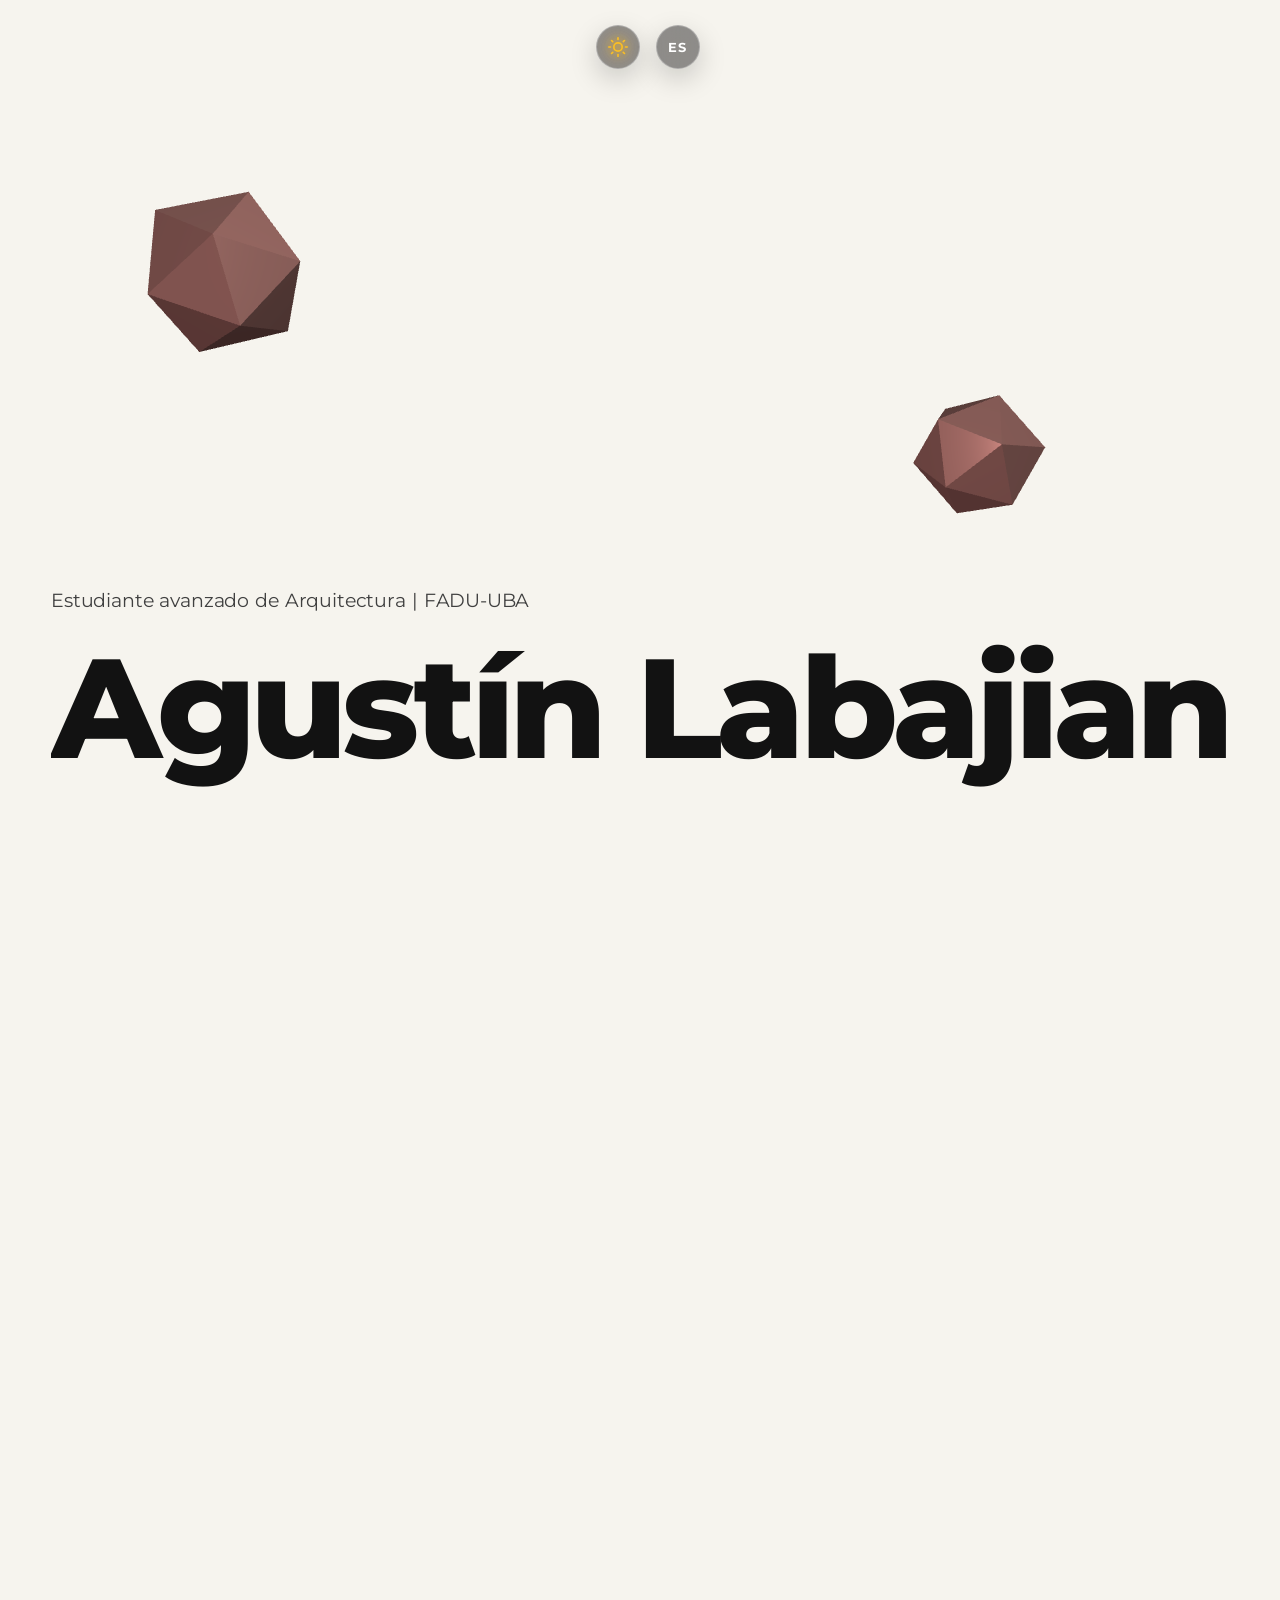
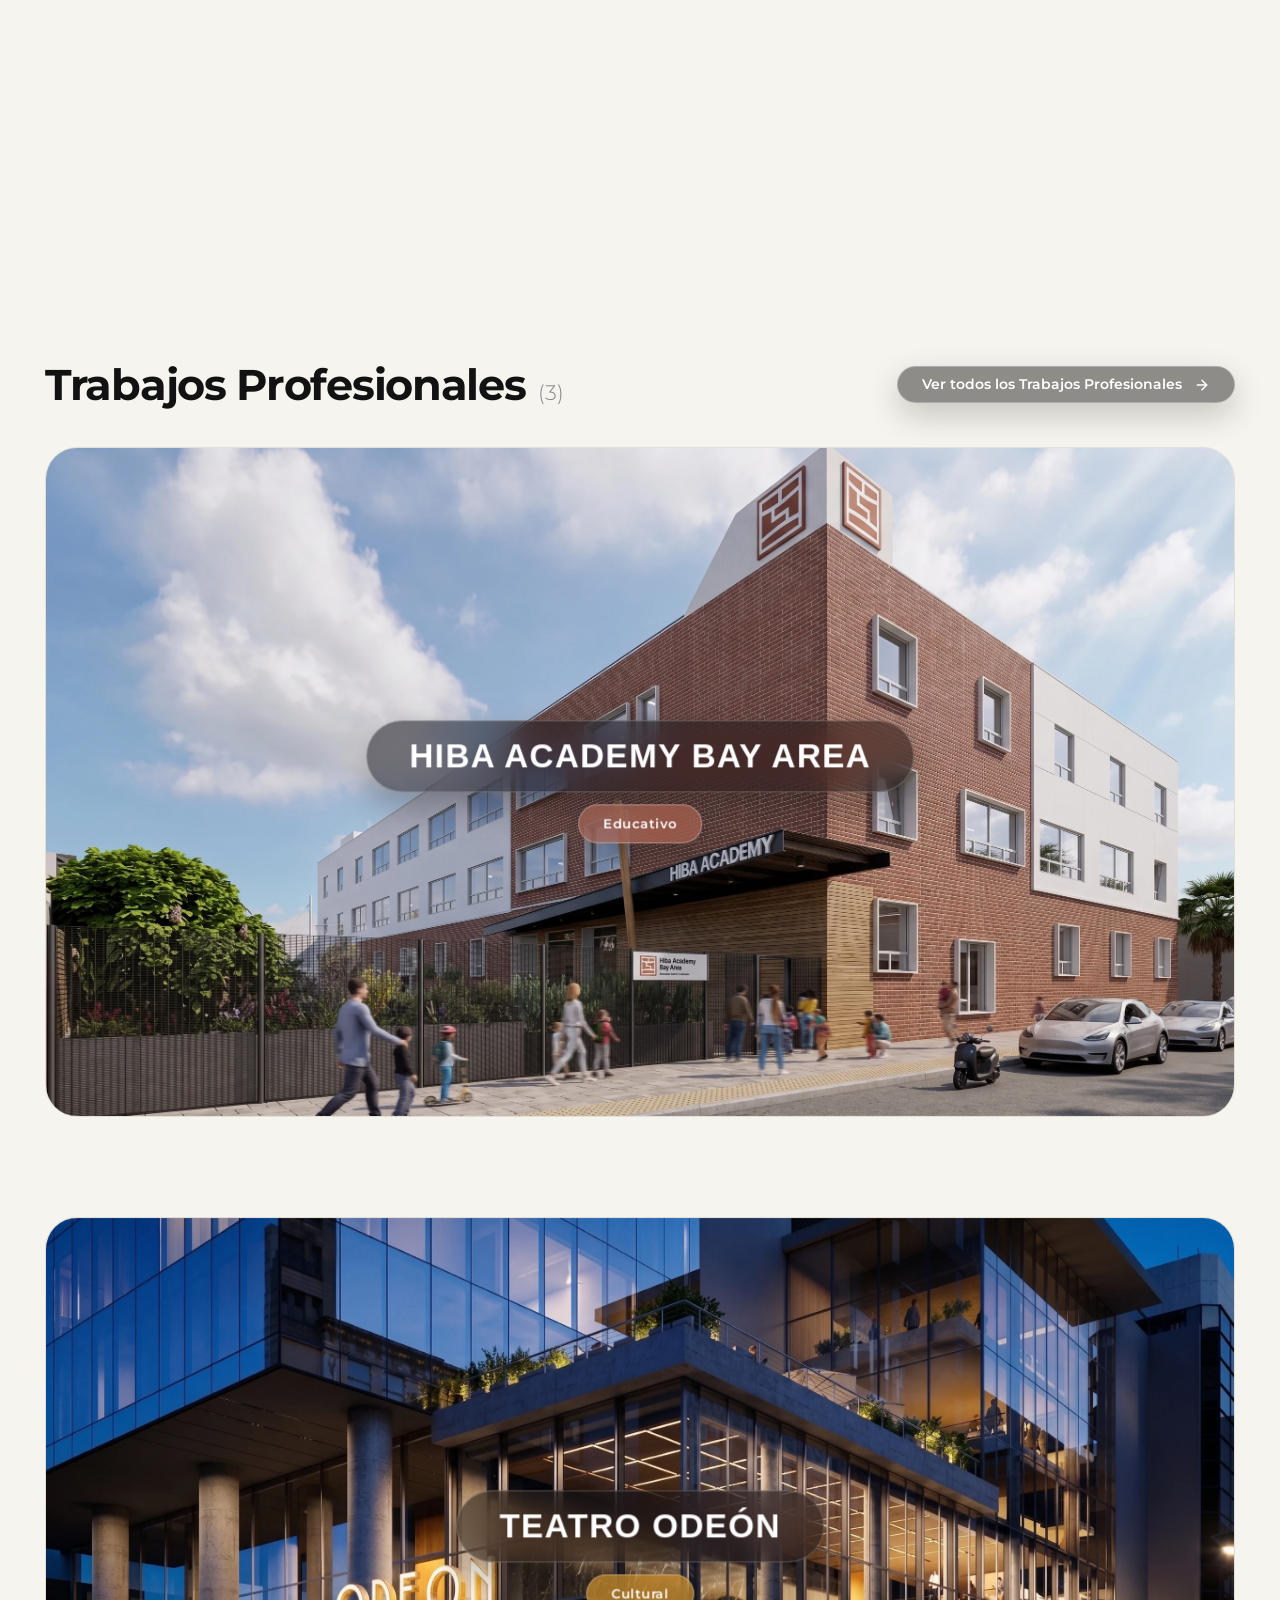
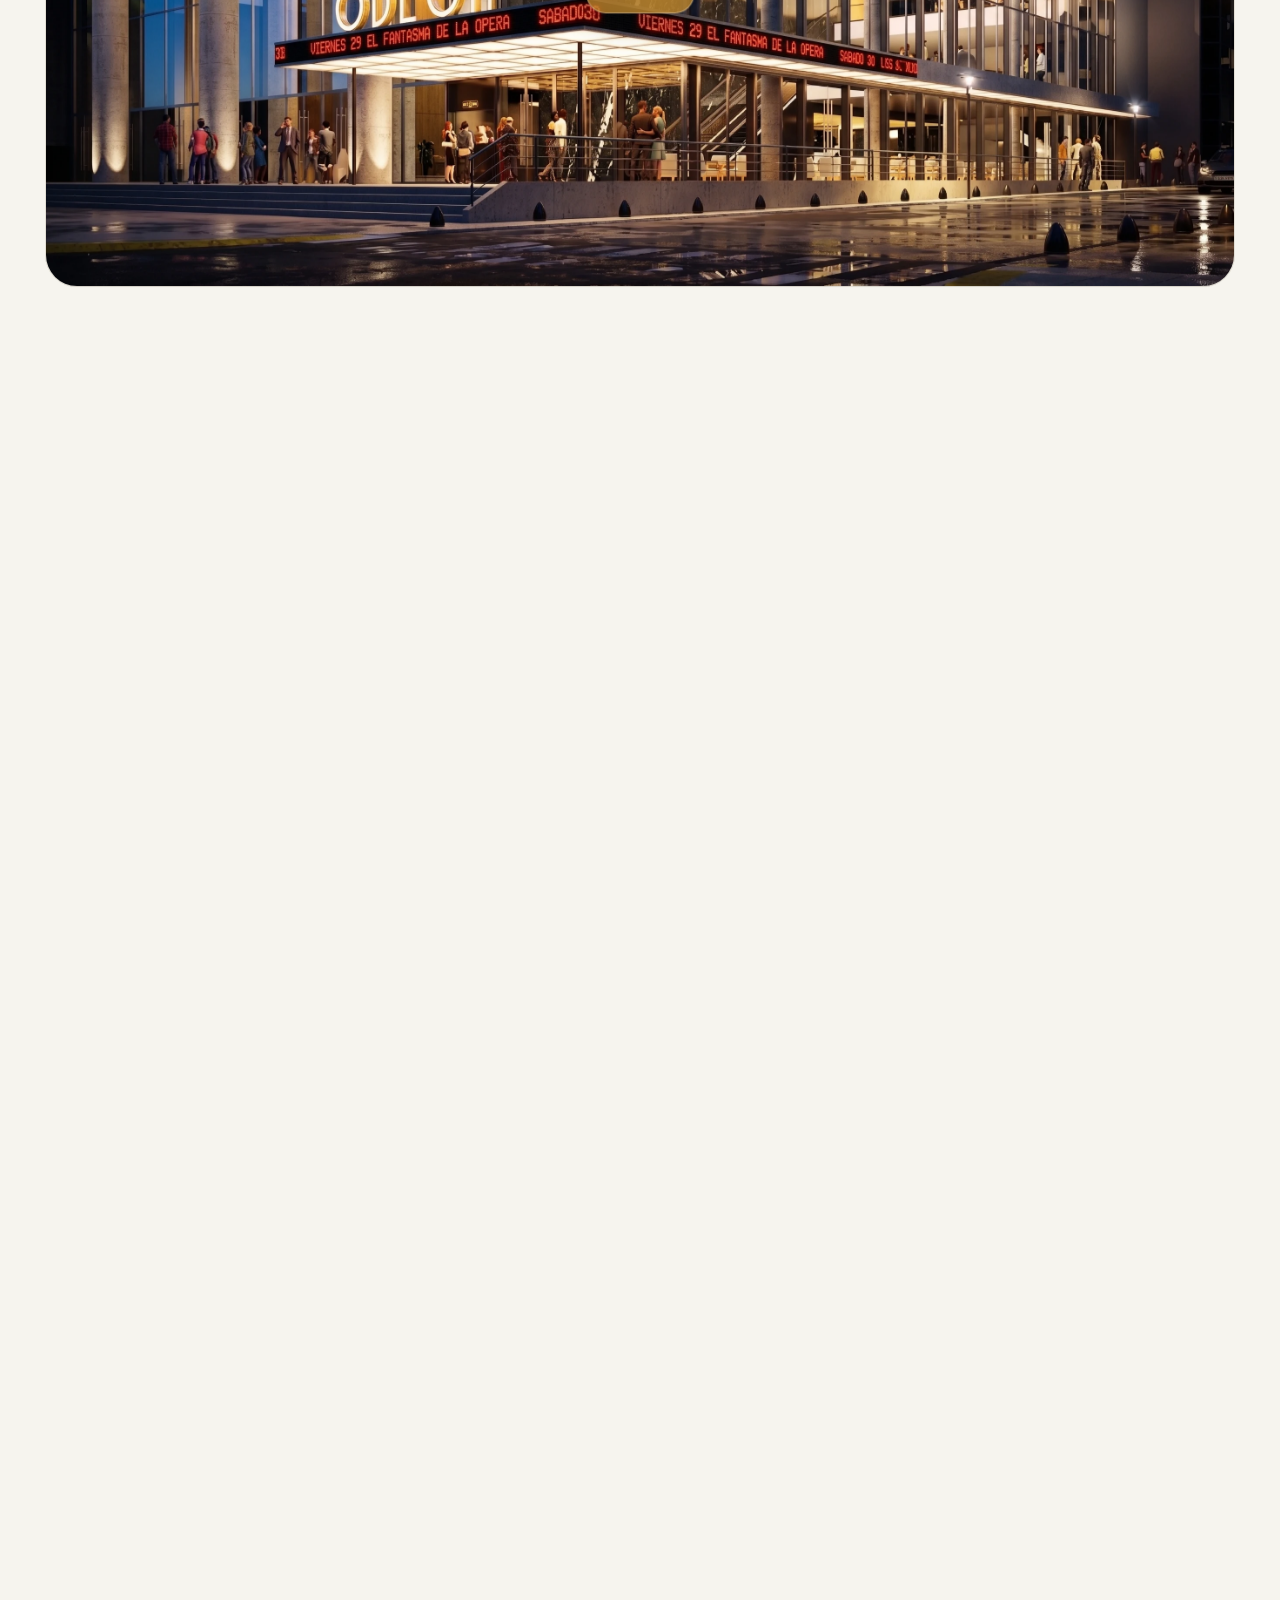
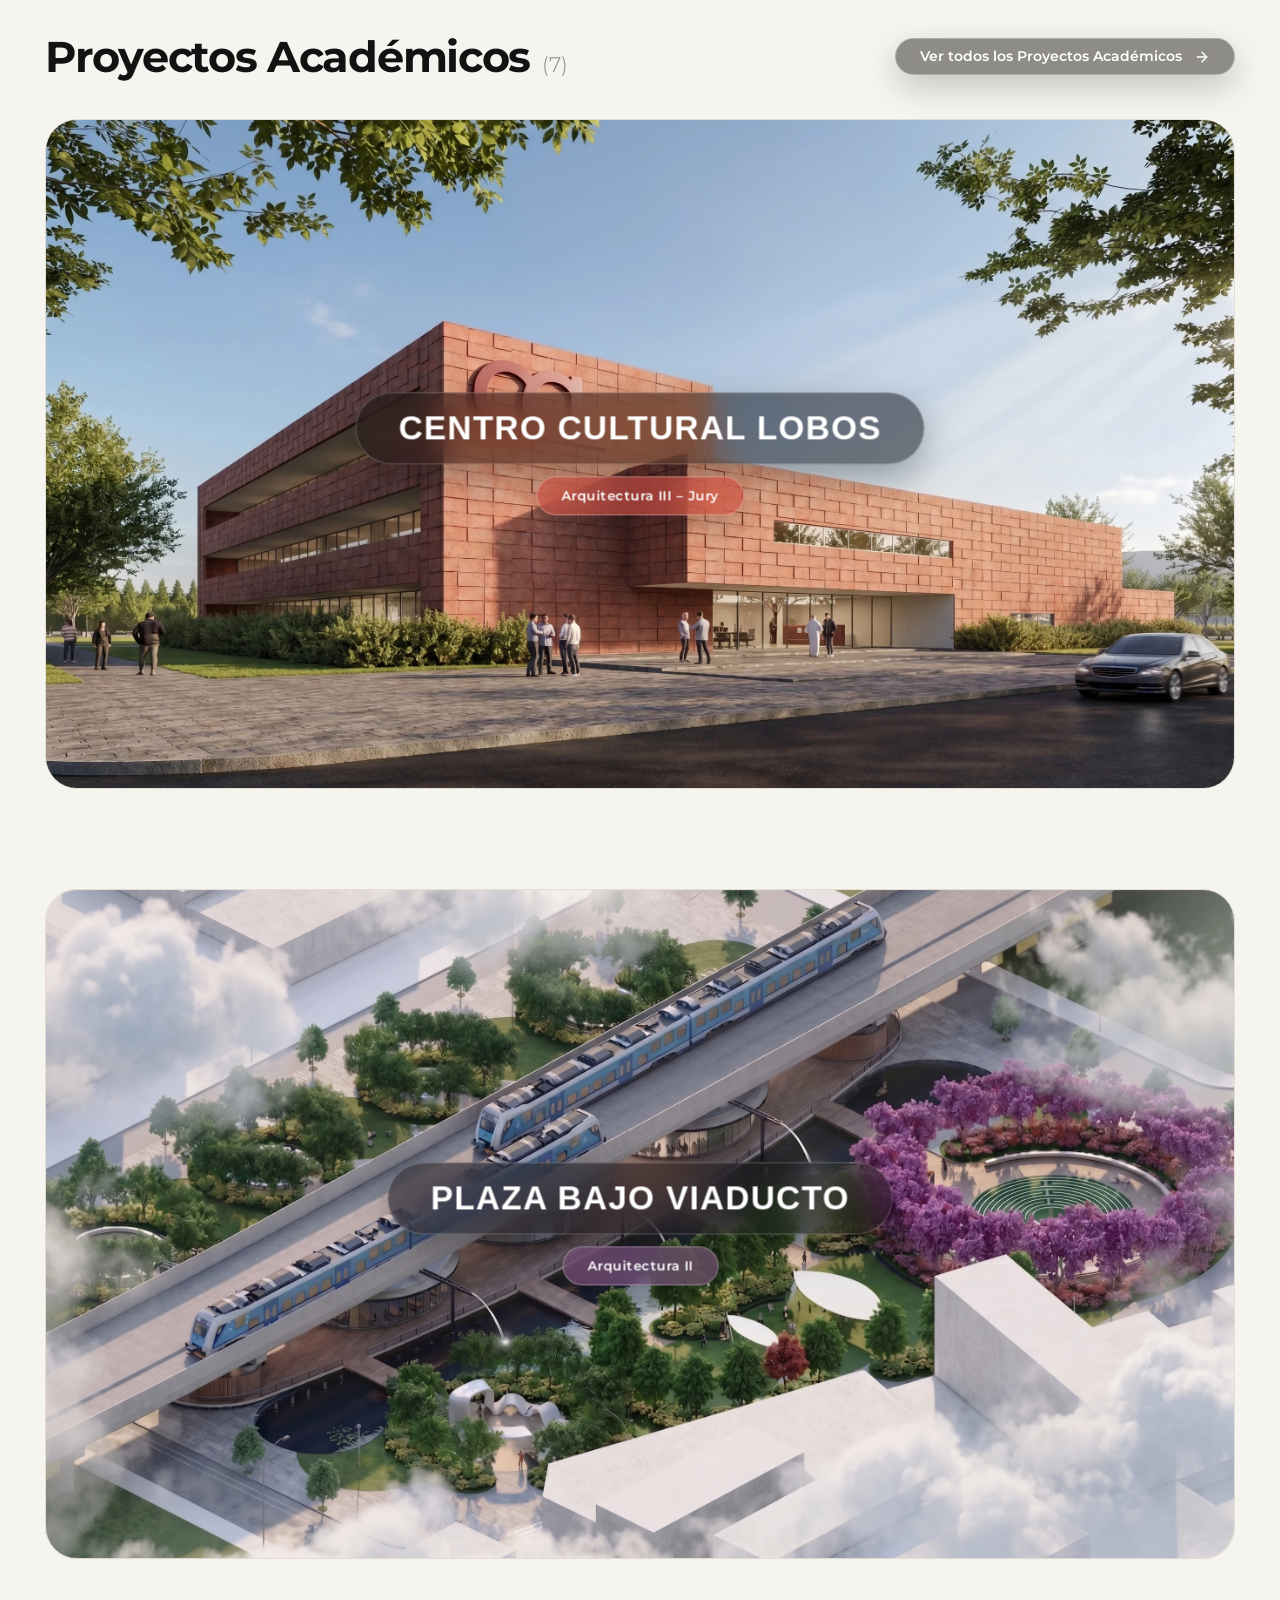
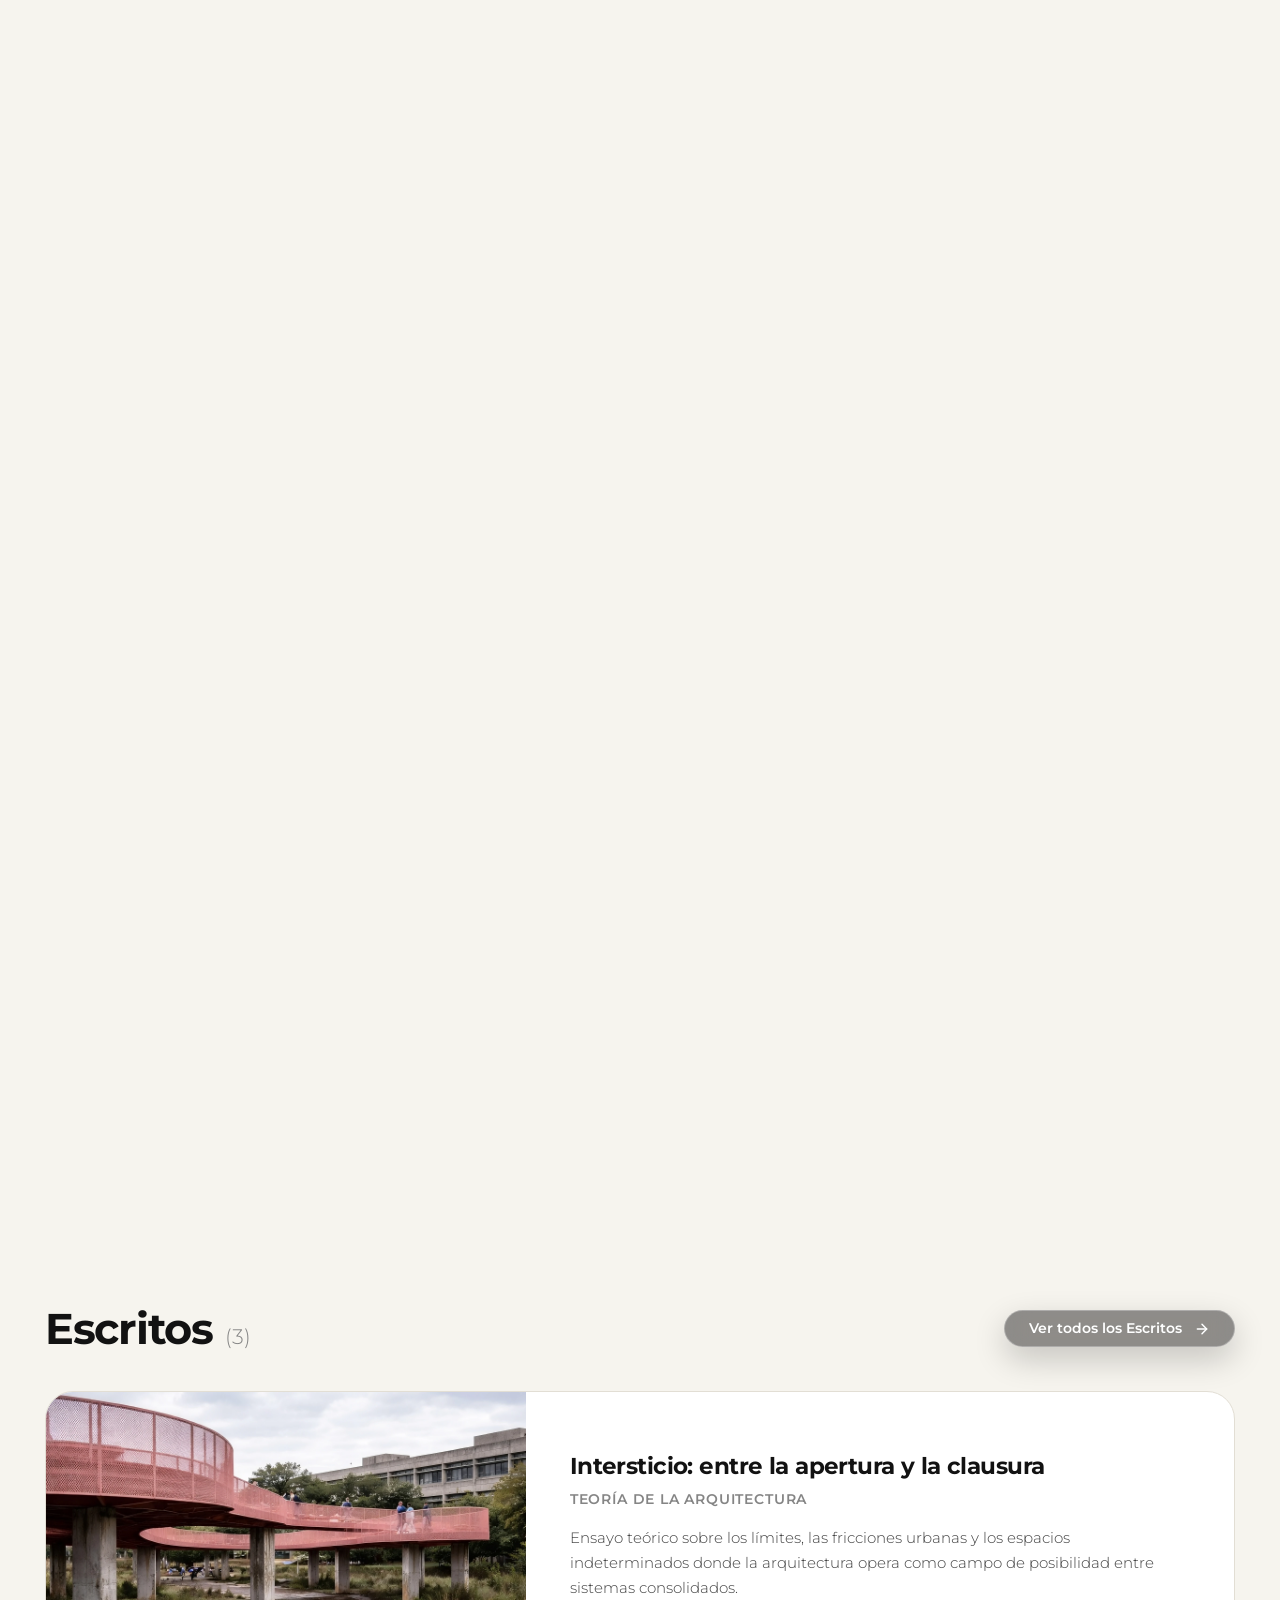
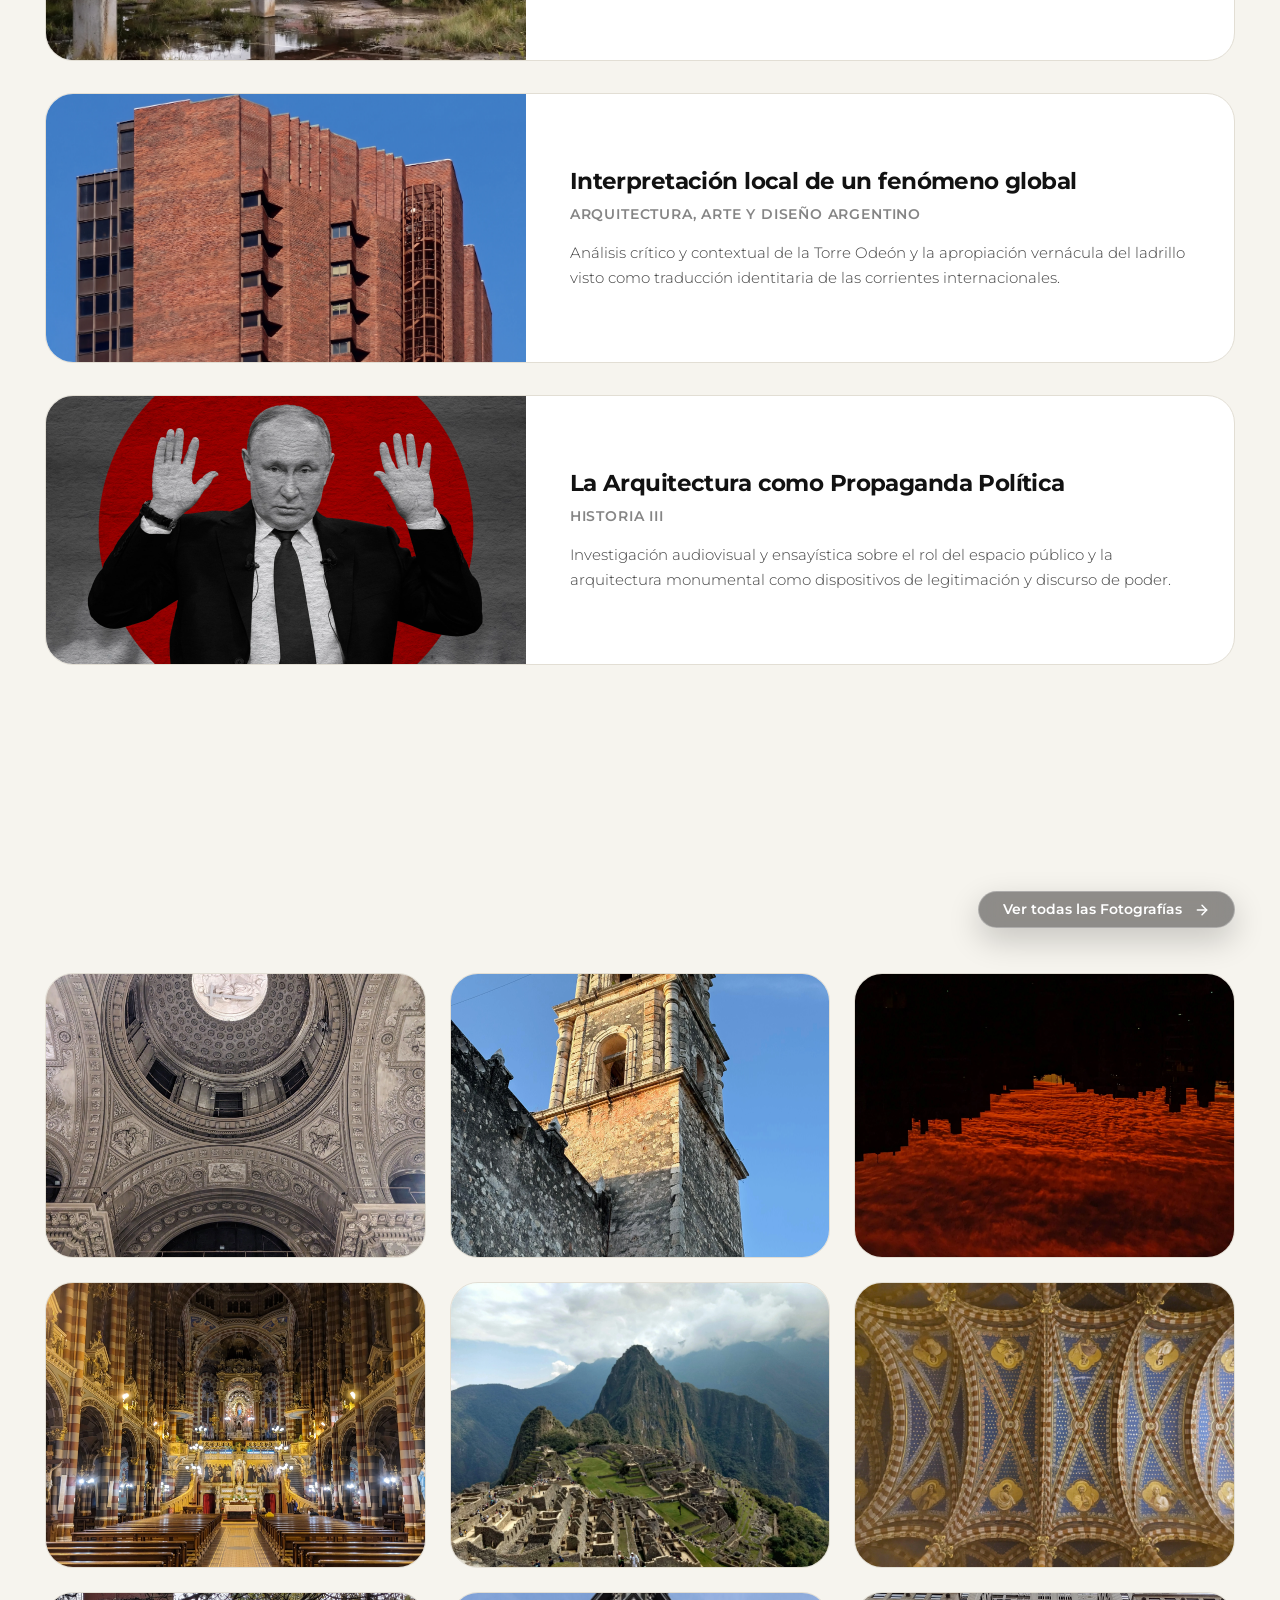
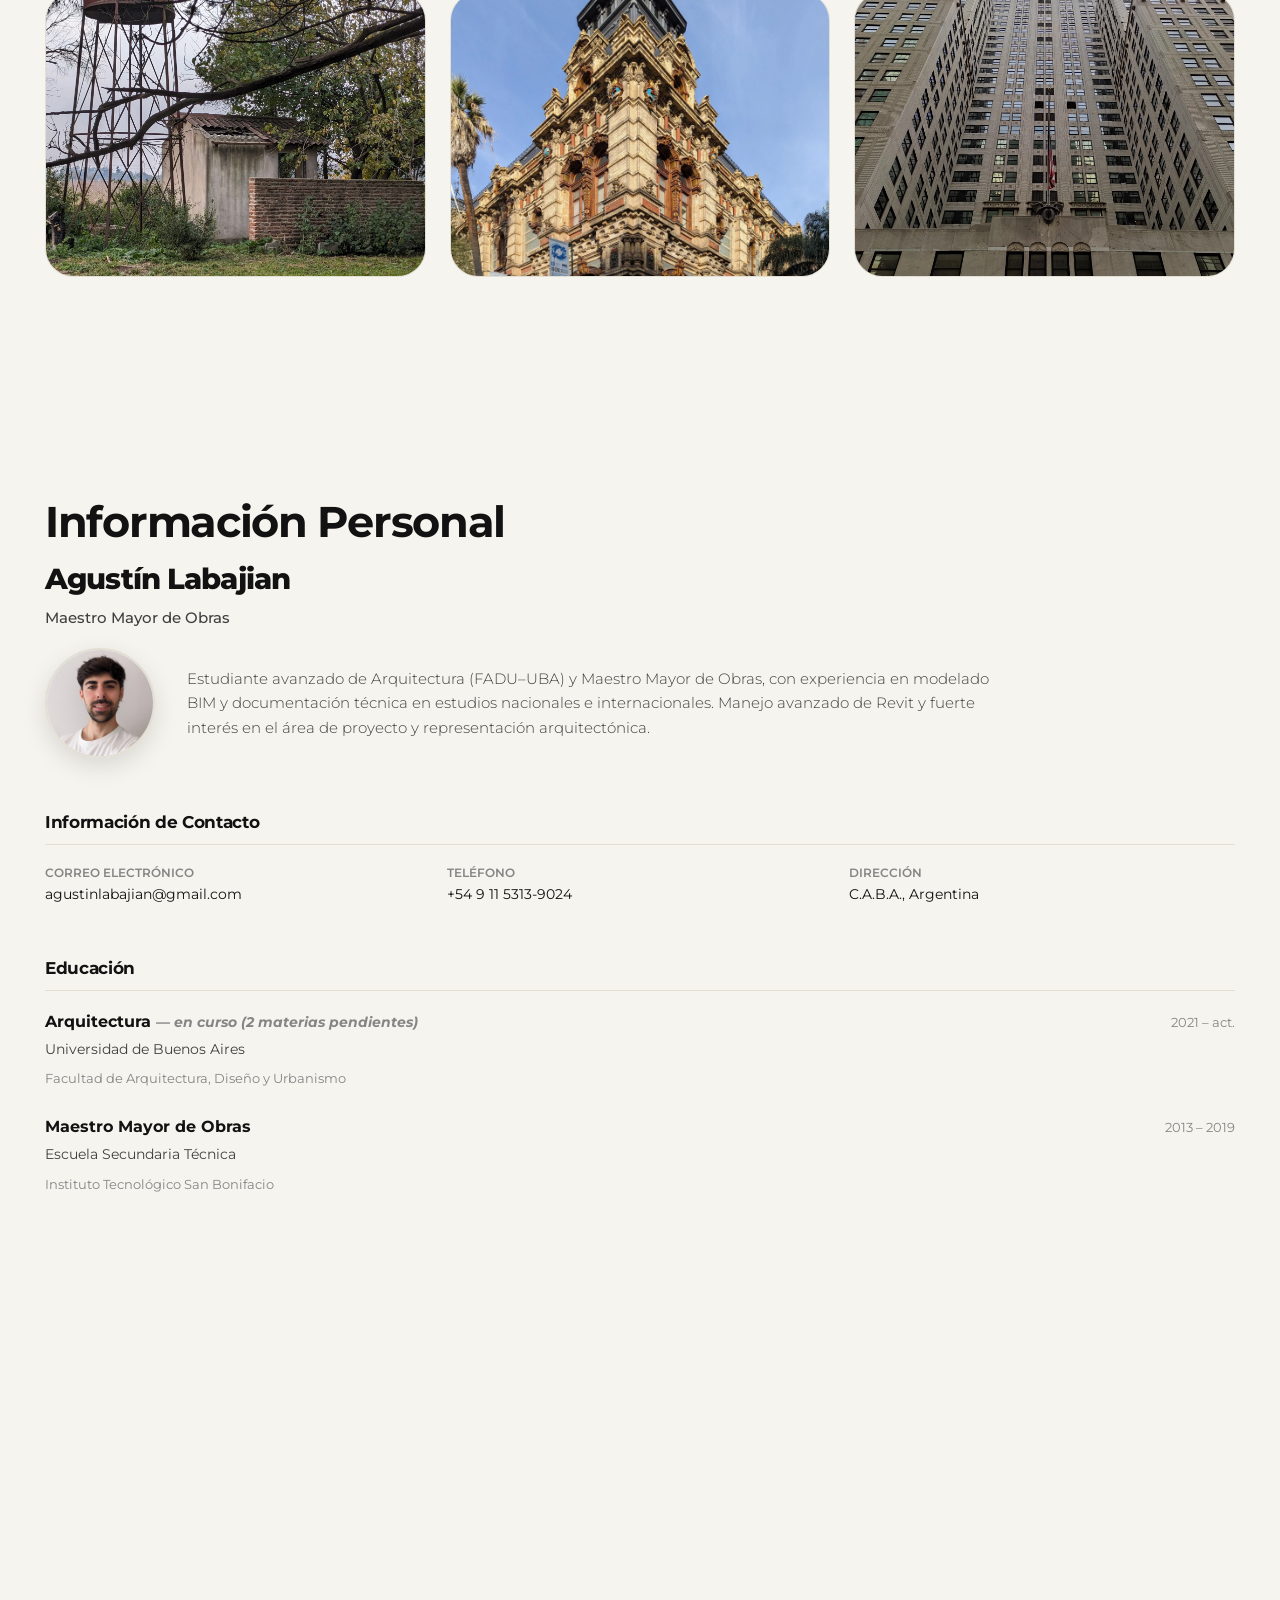
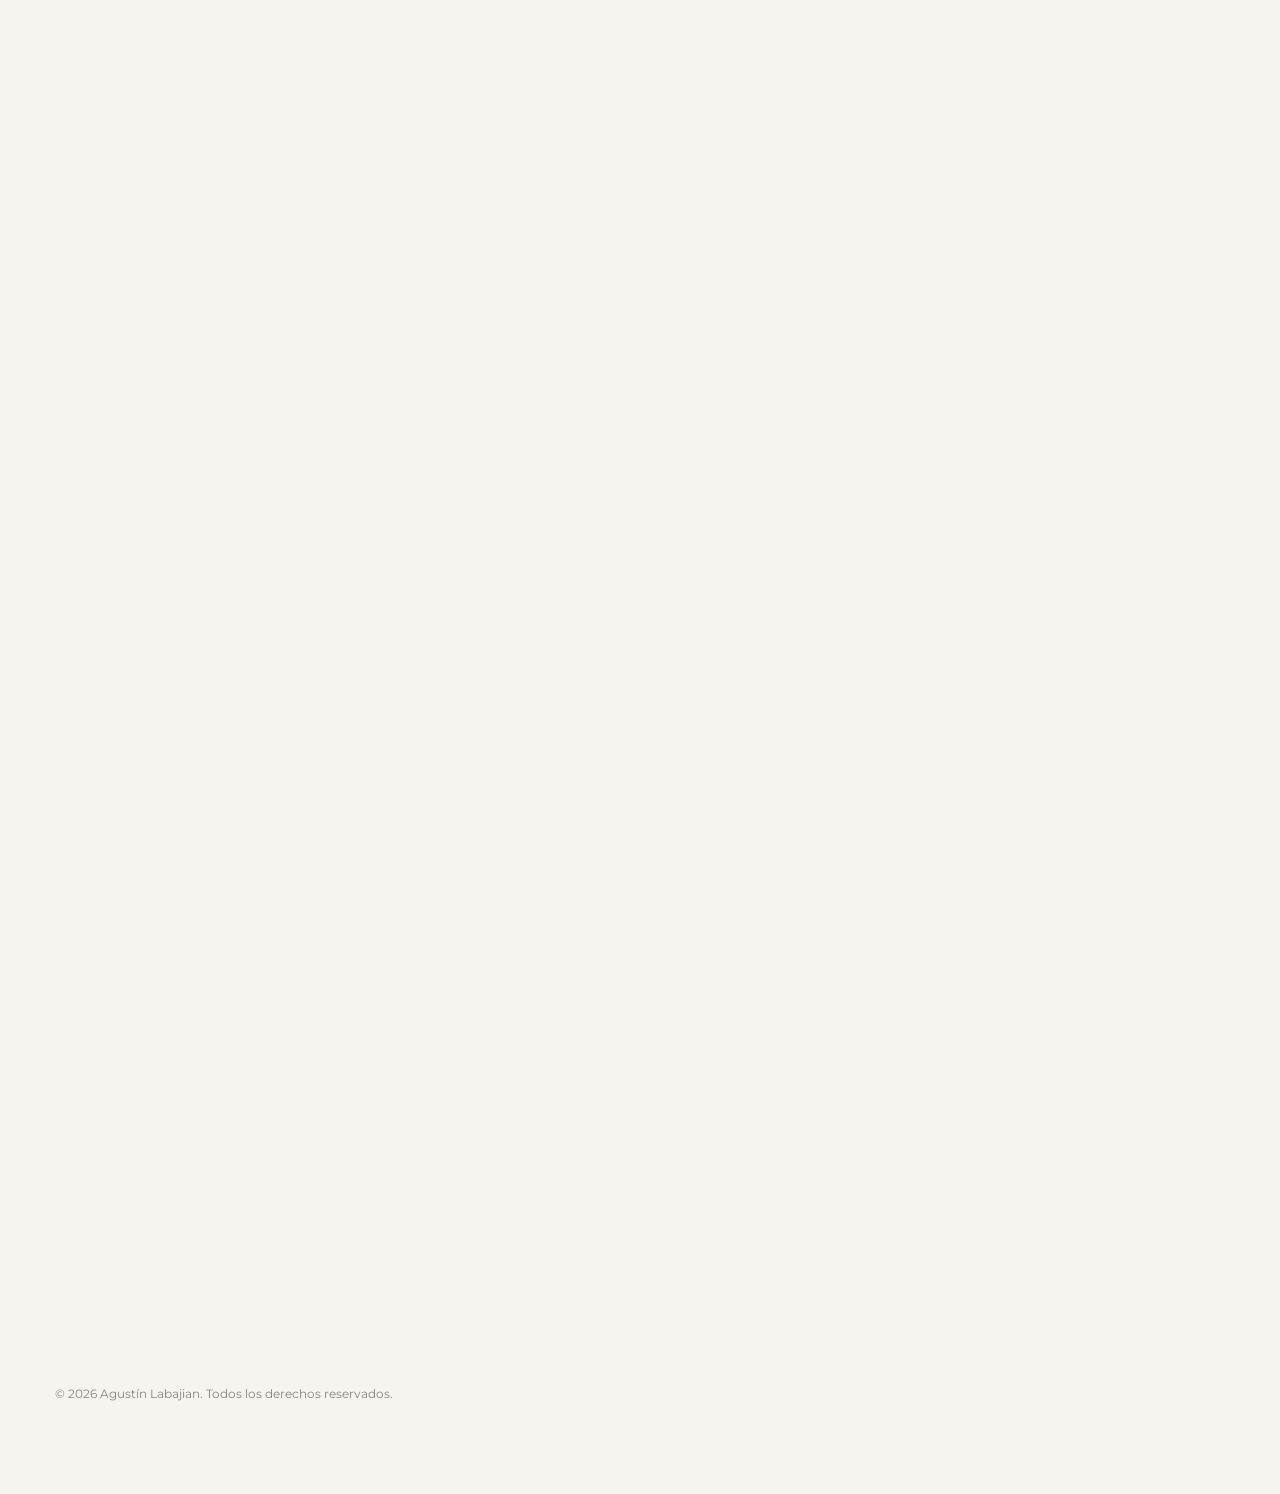
==== commit 8c41c167: "Optimizacion responsive mobile completa" ====
--- a/index.html
+++ b/index.html
@@ -1,4 +1,4 @@
-<!DOCTYPE html>
+﻿<!DOCTYPE html>
 <html lang="es">
 <head>
   <meta charset="UTF-8">
@@ -9,640 +9,6 @@
   <link rel="preconnect" href="https://fonts.gstatic.com" crossorigin>
   <link href="https://fonts.googleapis.com/css2?family=Montserrat:ital,wght@0,300;0,400;0,500;0,600;0,700;0,800;1,300;1,400;1,600&display=swap" rel="stylesheet">
   <link rel="stylesheet" href="styles.css?v=3.3">
-  <style>
-    /* TRATAMIENTO 2 PÍLDORAS EN TRABAJO PROFESIONAL Y PROYECTOS ACADÉMICOS */
-    #sec-trabajo-profesional .card-overlay-info,
-    #sec-proyectos-academicos .card-overlay-info {
-      top: 50% !important;
-      left: 50% !important;
-      bottom: auto !important;
-      right: auto !important;
-      transform: translate(-50%, -50%) !important;
-      text-align: center !important;
-      width: auto !important;
-      max-width: 92% !important;
-      background: transparent !important;
-      backdrop-filter: none !important;
-      -webkit-backdrop-filter: none !important;
-      border: none !important;
-      box-shadow: none !important;
-      padding: 0 !important;
-      display: flex !important;
-      flex-direction: column !important;
-      align-items: center !important;
-      justify-content: center !important;
-      gap: 12px !important;
-    }
-
-    #sec-trabajo-profesional .card-title,
-    #sec-proyectos-academicos .card-title {
-      display: inline-block !important;
-      background: rgba(18, 18, 22, 0.52) !important;
-      backdrop-filter: blur(18px) saturate(180%) !important;
-      -webkit-backdrop-filter: blur(18px) saturate(180%) !important;
-      border: 1px solid rgba(255, 255, 255, 0.22) !important;
-      border-radius: 9999px !important;
-      box-shadow: 0 14px 36px rgba(0, 0, 0, 0.3) !important;
-      padding: 16px 42px !important;
-      font-family: 'Bahnschrift', 'DIN Alternate', 'Franklin Gothic Medium', sans-serif !important;
-      font-size: clamp(1.25rem, 2.6vw, 2.9rem) !important;
-      font-weight: 700 !important;
-      letter-spacing: 0.04em !important;
-      line-height: 1.15 !important;
-      color: #ffffff !important;
-      text-transform: uppercase !important;
-      text-shadow: none !important;
-      white-space: nowrap !important;
-      margin: 0 !important;
-      max-width: 100% !important;
-    }
-
-    #sec-trabajo-profesional .card-category,
-    #sec-proyectos-academicos .card-category {
-      display: inline-block !important;
-      border-radius: 9999px !important;
-      box-shadow: 0 10px 28px rgba(0, 0, 0, 0.22) !important;
-      padding: 8px 24px !important;
-      font-size: clamp(0.82rem, 1vw, 1.05rem) !important;
-      font-weight: 600 !important;
-      letter-spacing: 0.04em !important;
-      text-transform: none !important;
-      text-shadow: none !important;
-      white-space: nowrap !important;
-      margin: 0 !important;
-    }
-
-    /* COLORES SUBTÍTULOS PROFESIONALES */
-    #prof-hiba .card-category {
-      background: rgba(174, 104, 84, 0.62) !important;
-      backdrop-filter: blur(18px) saturate(180%) !important;
-      -webkit-backdrop-filter: blur(18px) saturate(180%) !important;
-      border: 1px solid rgba(255, 255, 255, 0.32) !important;
-      color: #ffffff !important;
-    }
-
-    #prof-issf .card-category {
-      background: rgba(92, 105, 124, 0.62) !important;
-      backdrop-filter: blur(18px) saturate(180%) !important;
-      -webkit-backdrop-filter: blur(18px) saturate(180%) !important;
-      border: 1px solid rgba(255, 255, 255, 0.32) !important;
-      color: #ffffff !important;
-    }
-
-    #prof-odeon .card-category {
-      background: rgba(222, 158, 48, 0.62) !important;
-      backdrop-filter: blur(18px) saturate(180%) !important;
-      -webkit-backdrop-filter: blur(18px) saturate(180%) !important;
-      border: 1px solid rgba(255, 255, 255, 0.32) !important;
-      color: #ffffff !important;
-    }
-
-    /* COLORES SUBTÍTULOS ACADÉMICOS */
-    #acad-3 .card-category { /* Centro Cultural Lobos */
-      background: rgba(192, 80, 72, 0.62) !important;
-      backdrop-filter: blur(18px) saturate(180%) !important;
-      -webkit-backdrop-filter: blur(18px) saturate(180%) !important;
-      border: 1px solid rgba(255, 255, 255, 0.32) !important;
-      color: #ffffff !important;
-    }
-
-    #acad-5 .card-category { /* Restaurante */
-      background: rgba(198, 166, 115, 0.62) !important;
-      backdrop-filter: blur(18px) saturate(180%) !important;
-      -webkit-backdrop-filter: blur(18px) saturate(180%) !important;
-      border: 1px solid rgba(255, 255, 255, 0.32) !important;
-      color: #ffffff !important;
-    }
-
-    #acad-4 .card-category { /* Plaza bajo Viaducto */
-      background: rgba(130, 84, 131, 0.62) !important;
-      backdrop-filter: blur(18px) saturate(180%) !important;
-      -webkit-backdrop-filter: blur(18px) saturate(180%) !important;
-      border: 1px solid rgba(255, 255, 255, 0.32) !important;
-      color: #ffffff !important;
-    }
-
-    body.dark-mode #sec-trabajo-profesional .card-title,
-    body.dark-mode #sec-proyectos-academicos .card-title {
-      background: rgba(240, 240, 245, 0.48) !important;
-      border: 1px solid rgba(255, 255, 255, 0.35) !important;
-      color: #111111 !important;
-    }
-
-    #sec-trabajo-profesional .card-img-wrapper::before,
-    #sec-proyectos-academicos .card-img-wrapper::before {
-      display: none !important;
-    }
-
-    /* PÍLDORAS DEL FOOTER (ZÓCALO FINAL) CON LIQUID GLASS Y BARRIDO TIPOGRÁFICO */
-    .footer-pill-btn {
-      background: rgba(18, 18, 22, 0.52) !important;
-      backdrop-filter: blur(14px) saturate(180%) !important;
-      -webkit-backdrop-filter: blur(14px) saturate(180%) !important;
-      border: 1px solid rgba(255, 255, 255, 0.22) !important;
-      color: #ffffff !important;
-      padding: 9px 20px !important;
-      border-radius: 9999px !important;
-      font-size: 0.84rem !important;
-      font-weight: 600 !important;
-      text-decoration: none !important;
-      transition: border-color 0.25s ease, box-shadow 0.25s ease !important;
-      overflow: hidden !important;
-      display: inline-flex !important;
-      align-items: center !important;
-      justify-content: center !important;
-      cursor: none !important;
-      box-shadow: 0 6px 18px rgba(0, 0, 0, 0.15) !important;
-    }
-
-    body.dark-mode .footer-pill-btn {
-      background: rgba(240, 240, 245, 0.48) !important;
-      border: 1px solid rgba(255, 255, 255, 0.35) !important;
-      color: #111111 !important;
-    }
-
-    .footer-pill-btn:hover {
-      border-color: rgba(255, 255, 255, 0.55) !important;
-      box-shadow: 0 10px 24px rgba(0, 0, 0, 0.25) !important;
-      transform: none !important;
-    }
-
-    .footer-pill-btn .btn-sweep-wrapper {
-      display: inline-flex !important;
-      flex-direction: column !important;
-      height: 1.25em !important;
-      overflow: hidden !important;
-      vertical-align: middle !important;
-    }
-
-    .footer-pill-btn .btn-sweep-text {
-      display: block !important;
-      line-height: 1.25em !important;
-      transition: transform 0.38s cubic-bezier(0.16, 1, 0.3, 1) !important;
-      will-change: transform !important;
-    }
-
-    .footer-pill-btn:hover .btn-sweep-text {
-      transform: translateY(-100%) !important;
-    }
-
-    .social-icon-btn {
-      width: 42px !important;
-      height: 42px !important;
-      border-radius: 50% !important;
-      background: rgba(18, 18, 22, 0.52) !important;
-      backdrop-filter: blur(14px) saturate(180%) !important;
-      -webkit-backdrop-filter: blur(14px) saturate(180%) !important;
-      border: 1px solid rgba(255, 255, 255, 0.22) !important;
-      color: #ffffff !important;
-      display: inline-flex !important;
-      align-items: center !important;
-      justify-content: center !important;
-      text-decoration: none !important;
-      transition: border-color 0.25s ease, box-shadow 0.25s ease !important;
-      cursor: none !important;
-      box-shadow: 0 6px 18px rgba(0, 0, 0, 0.15) !important;
-      overflow: hidden !important;
-    }
-
-    .icon-sweep-wrapper {
-      display: inline-flex !important;
-      flex-direction: column !important;
-      height: 16px !important;
-      overflow: hidden !important;
-      align-items: center !important;
-      justify-content: flex-start !important;
-    }
-
-    .icon-sweep-item {
-      display: flex !important;
-      align-items: center !important;
-      justify-content: center !important;
-      height: 16px !important;
-      line-height: 1 !important;
-      transition: transform 0.38s cubic-bezier(0.16, 1, 0.3, 1) !important;
-      will-change: transform !important;
-    }
-
-    .social-icon-btn:hover .icon-sweep-item {
-      transform: translateY(-100%) !important;
-    }
-
-    body.dark-mode .social-icon-btn {
-      background: rgba(240, 240, 245, 0.48) !important;
-      border: 1px solid rgba(255, 255, 255, 0.35) !important;
-      color: #111111 !important;
-    }
-
-    .social-icon-btn:hover {
-      border-color: rgba(255, 255, 255, 0.55) !important;
-      box-shadow: 0 10px 24px rgba(0, 0, 0, 0.25) !important;
-      transform: none !important;
-    }
-
-    /* =======================================================
-       COLORES INDIVIDUALES PLENOS EN HOVER PARA CADA PROYECTO
-       (PANTALLA DE TODOS LOS PROYECTOS Y SECCIÓN DE ESCRITOS)
-       ======================================================= */
-    .grid-card-title,
-    .essay-list-title {
-      transition: color 0.25s ease !important;
-    }
-
-    /* 1. HIBA Academy Bay Area (#ae6854) */
-    .grid-card-item[data-id="prof-hiba"]:hover .grid-card-title,
-    #grid-prof-hiba:hover .grid-card-title,
-    .grid-card-item[onclick*="prof-hiba"]:hover .grid-card-title {
-      color: #ae6854 !important;
-    }
-
-    /* 2. International School of San Francisco (#5c697c) */
-    .grid-card-item[data-id="prof-issf"]:hover .grid-card-title,
-    #grid-prof-issf:hover .grid-card-title,
-    .grid-card-item[onclick*="prof-issf"]:hover .grid-card-title {
-      color: #5c697c !important;
-    }
-
-    /* 3. Teatro Odeón (#de9e30) */
-    .grid-card-item[data-id="prof-odeon"]:hover .grid-card-title,
-    #grid-prof-odeon:hover .grid-card-title,
-    .grid-card-item[onclick*="prof-odeon"]:hover .grid-card-title {
-      color: #de9e30 !important;
-    }
-
-    /* 4. Espesores de Coexistencia (#b34754) */
-    .grid-card-item[data-id="acad-1"]:hover .grid-card-title,
-    #grid-acad-1:hover .grid-card-title,
-    .grid-card-item[onclick*="acad-1"]:hover .grid-card-title {
-      color: #b34754 !important;
-    }
-
-    /* 5. Parque Metropolitano Tecnológico (#6e7d5c) */
-    .grid-card-item[data-id="acad-2"]:hover .grid-card-title,
-    #grid-acad-2:hover .grid-card-title,
-    .grid-card-item[onclick*="acad-2"]:hover .grid-card-title {
-      color: #6e7d5c !important;
-    }
-
-    /* 6. Centro Cultural Lobos (#c05048) */
-    .grid-card-item[data-id="acad-3"]:hover .grid-card-title,
-    #grid-acad-3:hover .grid-card-title,
-    .grid-card-item[onclick*="acad-3"]:hover .grid-card-title {
-      color: #c05048 !important;
-    }
-
-    /* 7. Plaza bajo Viaducto (#825483) */
-    .grid-card-item[data-id="acad-4"]:hover .grid-card-title,
-    #grid-acad-4:hover .grid-card-title,
-    .grid-card-item[onclick*="acad-4"]:hover .grid-card-title {
-      color: #825483 !important;
-    }
-
-    /* 8. Restaurante (#c6a673) */
-    .grid-card-item[data-id="acad-5"]:hover .grid-card-title,
-    #grid-acad-5:hover .grid-card-title,
-    .grid-card-item[onclick*="acad-5"]:hover .grid-card-title {
-      color: #c6a673 !important;
-    }
-
-    /* 9. Vivienda Unifamiliar (#b98d72) */
-    .grid-card-item[data-id="acad-6"]:hover .grid-card-title,
-    #grid-acad-6:hover .grid-card-title,
-    .grid-card-item[onclick*="acad-6"]:hover .grid-card-title {
-      color: #b98d72 !important;
-    }
-
-    /* 10. Plaza (#cd8d85) */
-    .grid-card-item[data-id="acad-7"]:hover .grid-card-title,
-    #grid-acad-7:hover .grid-card-title,
-    .grid-card-item[onclick*="acad-7"]:hover .grid-card-title {
-      color: #cd8d85 !important;
-    }
-
-    /* 11. Intersticio (#da9d9a) */
-    .grid-card-item[data-id="esc-1"]:hover .grid-card-title,
-    #grid-esc-1:hover .grid-card-title,
-    .grid-card-item[onclick*="esc-1"]:hover .grid-card-title,
-    #esc-1:hover .essay-list-title {
-      color: #da9d9a !important;
-    }
-
-    /* 12. Interpretación local de un fenómeno global (#be7c6e) */
-    .grid-card-item[data-id="esc-2"]:hover .grid-card-title,
-    #grid-esc-2:hover .grid-card-title,
-    .grid-card-item[onclick*="esc-2"]:hover .grid-card-title,
-    #esc-2:hover .essay-list-title {
-      color: #be7c6e !important;
-    }
-
-    /* 13. Mixtura de usos (#b46d86) */
-    .grid-card-item[data-id="esc-3"]:hover .grid-card-title,
-    #grid-esc-3:hover .grid-card-title,
-    .grid-card-item[onclick*="esc-3"]:hover .grid-card-title,
-    #esc-3:hover .essay-list-title {
-      color: #b46d86 !important;
-    }
-
-    /* 14. La Arquitectura como Propaganda Política (#a80000) */
-    .grid-card-item[data-id="esc-4"]:hover .grid-card-title,
-    #grid-esc-4:hover .grid-card-title,
-    .grid-card-item[onclick*="esc-4"]:hover .grid-card-title,
-    #esc-4:hover .essay-list-title {
-      color: #a80000 !important;
-    }
-
-    /* MINI ICOSAEDRO AL LADO DE LA 'A' EN LA BARRA SUPERIOR */
-    @keyframes icoSpinInPlace {
-      0% {
-        transform: rotate(0deg);
-      }
-      100% {
-        transform: rotate(360deg);
-      }
-    }
-
-    .home-brand-ico-symbol {
-      display: inline-flex !important;
-      align-items: center !important;
-      justify-content: center !important;
-      margin-right: 4px !important;
-      width: 26px !important;
-      height: 26px !important;
-      transform-origin: center center !important;
-      flex-shrink: 0 !important;
-      vertical-align: middle !important;
-    }
-
-    .home-brand-ico-symbol svg {
-      display: block !important;
-      width: 26px !important;
-      height: 26px !important;
-      animation: icoSpinInPlace 10s linear infinite !important;
-      transform-origin: 12px 12px !important;
-      will-change: transform !important;
-    }
-
-    .home-brand-btn:hover .home-brand-ico-symbol svg {
-      animation-duration: 3.5s !important;
-    }
-
-    /* MAIL DEL ZÓCALO INFERIOR EN HOVER */
-    .footer-contact-mail {
-      transition: color 0.25s ease !important;
-    }
-
-    .footer-contact-mail:hover {
-      color: #cd8d85 !important;
-    }
-
-    /* =======================================================
-       ESPACIO DE TRANSICIÓN CON FRASE EDITORIAL PINNED
-       (SOLO APARECE TRAS SALIR DE PORTADA EN GRIS CLARO Y SE PINTA DE NEGRO AL LEER)
-       ======================================================= */
-    .home-transition-spacer {
-      height: 250vh;
-      width: 100%;
-      position: relative;
-      background-color: var(--bg-color);
-      box-sizing: border-box;
-      overflow: visible;
-      margin: 0;
-      padding: 0;
-    }
-
-    .transition-quote-sticky {
-      position: sticky;
-      top: 0;
-      left: 0;
-      width: 100vw;
-      height: 100vh;
-      display: flex;
-      align-items: center;
-      justify-content: center;
-      padding: 0 6vw;
-      box-sizing: border-box;
-      overflow: hidden;
-      z-index: 10;
-    }
-
-    .transition-quote-container {
-      max-width: 960px !important;
-      width: 100%;
-      margin: 0 auto;
-      text-align: center;
-      display: flex;
-      flex-direction: column;
-      align-items: center;
-      justify-content: center;
-      gap: 16px;
-    }
-
-    .transition-quote-text {
-      font-family: var(--font-main);
-      font-size: clamp(1.3rem, 2.3vw, 2.35rem) !important;
-      font-weight: 500;
-      line-height: 1.4 !important;
-      letter-spacing: -0.025em;
-      text-align: center;
-      margin: 0 auto;
-      opacity: 0;
-      transform: none !important;
-      filter: none !important;
-      user-select: none;
-      will-change: opacity;
-    }
-
-    .transition-quote-author {
-      font-family: var(--font-main);
-      font-size: clamp(0.92rem, 1.2vw, 1.18rem);
-      font-weight: 400;
-      letter-spacing: -0.01em;
-      color: var(--text-secondary);
-      text-align: center;
-      margin: 0 auto;
-      opacity: 0;
-      user-select: none;
-      will-change: opacity;
-      transition: color 0.3s ease;
-    }
-
-    .quote-word {
-      display: inline-block;
-      color: #c4c4c8;
-      transition: color 0.15s ease;
-      will-change: color;
-    }
-
-    /* MAZO DE FICHAS 16:9 EN BLOQUE UNIFICADO */
-    .cards-deck-wrapper {
-      position: relative;
-      width: 100%;
-      height: 285vh;
-      margin-bottom: 90px;
-    }
-
-    .cards-deck-sticky {
-      position: sticky;
-      top: 20px;
-      width: 100%;
-      aspect-ratio: 16 / 9;
-      max-height: calc(100vh - 40px);
-      border-radius: 32px;
-      overflow: visible;
-      z-index: 20;
-    }
-
-    .cards-deck-sticky .card-item {
-      position: absolute;
-      top: 0;
-      left: 0;
-      width: 100%;
-      height: 100%;
-      margin: 0 !important;
-      border-radius: 32px;
-      overflow: hidden;
-      box-shadow: none !important;
-      background-color: var(--bg-color);
-      border: 1px solid var(--border-color);
-      transform-origin: top center;
-      will-change: transform, filter;
-      transition: filter 0.15s ease-out;
-    }
-
-    .cards-deck-sticky .card-item:nth-child(1) { z-index: 10; }
-    .cards-deck-sticky .card-item:nth-child(2) { z-index: 11; }
-    .cards-deck-sticky .card-item:nth-child(3) { z-index: 12; }
-
-    /* TRATAMIENTO 2 PÍLDORAS CENTRADAS: TÍTULO EN BAHNSCHRIFT BOLD + SUBTÍTULO COLOR LIQUID GLASS */
-    #sec-trabajo-profesional .card-overlay-info,
-    #sec-proyectos-academicos .card-overlay-info {
-      position: absolute !important;
-      top: 50% !important;
-      left: 50% !important;
-      bottom: auto !important;
-      right: auto !important;
-      transform: translate(-50%, -50%) !important;
-      text-align: center !important;
-      width: auto !important;
-      max-width: 92% !important;
-      background: transparent !important;
-      backdrop-filter: none !important;
-      -webkit-backdrop-filter: none !important;
-      border: none !important;
-      box-shadow: none !important;
-      padding: 0 !important;
-      display: flex !important;
-      flex-direction: column !important;
-      align-items: center !important;
-      justify-content: center !important;
-      gap: 12px !important;
-      z-index: 10 !important;
-    }
-
-    #sec-trabajo-profesional .card-title,
-    #sec-proyectos-academicos .card-title {
-      display: inline-block !important;
-      background: rgba(18, 18, 22, 0.52) !important;
-      backdrop-filter: blur(18px) saturate(180%) !important;
-      -webkit-backdrop-filter: blur(18px) saturate(180%) !important;
-      border: 1px solid rgba(255, 255, 255, 0.22) !important;
-      border-radius: 9999px !important;
-      box-shadow: 0 14px 36px rgba(0, 0, 0, 0.3) !important;
-      padding: 16px 42px !important;
-      font-family: 'Bahnschrift', 'DIN Alternate', 'Franklin Gothic Medium', sans-serif !important;
-      font-size: clamp(1.25rem, 2.6vw, 2.9rem) !important;
-      font-weight: 700 !important;
-      letter-spacing: 0.04em !important;
-      line-height: 1.15 !important;
-      color: #ffffff !important;
-      text-transform: uppercase !important;
-      text-shadow: none !important;
-      white-space: nowrap !important;
-      margin: 0 !important;
-      max-width: 100% !important;
-    }
-
-    #sec-trabajo-profesional .card-category,
-    #sec-proyectos-academicos .card-category {
-      display: inline-block !important;
-      background: rgba(18, 18, 22, 0.52) !important;
-      backdrop-filter: blur(18px) saturate(180%) !important;
-      -webkit-backdrop-filter: blur(18px) saturate(180%) !important;
-      border: 1px solid rgba(255, 255, 255, 0.28) !important;
-      border-radius: 9999px !important;
-      box-shadow: 0 10px 28px rgba(0, 0, 0, 0.22) !important;
-      padding: 8px 24px !important;
-      font-size: clamp(0.82rem, 1vw, 1.05rem) !important;
-      font-weight: 600 !important;
-      color: #ffffff !important;
-      letter-spacing: 0.04em !important;
-      text-transform: none !important;
-      text-shadow: none !important;
-      white-space: nowrap !important;
-      margin: 0 !important;
-    }
-
-    /* COLORES ESPECÍFICOS DE SUBTÍTULOS PROFESIONALES */
-    #prof-hiba .card-category {
-      background: rgba(174, 104, 84, 0.62) !important;
-      border-color: rgba(255, 255, 255, 0.32) !important;
-    }
-
-    #prof-issf .card-category {
-      background: rgba(92, 105, 124, 0.62) !important;
-      border-color: rgba(255, 255, 255, 0.32) !important;
-    }
-
-    #prof-odeon .card-category {
-      background: rgba(222, 158, 48, 0.62) !important;
-      border-color: rgba(255, 255, 255, 0.32) !important;
-    }
-
-    /* COLORES ESPECÍFICOS DE SUBTÍTULOS ACADÉMICOS */
-    #acad-3 .card-category {
-      background: rgba(192, 80, 72, 0.62) !important;
-      border-color: rgba(255, 255, 255, 0.32) !important;
-    }
-
-    #acad-5 .card-category {
-      background: rgba(198, 166, 115, 0.62) !important;
-      border-color: rgba(255, 255, 255, 0.32) !important;
-    }
-
-    #acad-4 .card-category {
-      background: rgba(130, 84, 131, 0.62) !important;
-      border-color: rgba(255, 255, 255, 0.32) !important;
-    }
-
-    /* CONTENEDOR DE LÁMINAS A PANTALLA COMPLETA VERTICAL (SIN RECORTES) */
-    .pm-sheets-stack {
-      display: flex;
-      flex-direction: column;
-      gap: 32px;
-      width: 100%;
-      margin-top: 30px;
-    }
-
-    .pm-sheet-item {
-      width: 100%;
-      border-radius: 20px;
-      overflow: hidden;
-      border: 1px solid var(--border-color);
-      background: var(--bg-color);
-      box-shadow: 0 10px 30px rgba(0, 0, 0, 0.08);
-    }
-
-    body.dark-mode .pm-sheet-item {
-      box-shadow: 0 10px 30px rgba(0, 0, 0, 0.4);
-    }
-
-    .pm-sheet-img {
-      width: 100%;
-      height: auto;
-      display: block;
-      object-fit: contain;
-    }
-  </style>
 </head>
 <body>
 
--- a/styles.css
+++ b/styles.css
@@ -3205,3 +3205,350 @@
   object-fit: contain;
 }
 
+/* =======================================================
+   OPTIMIZACIÓN RESPONSIVE MOBILE (<= 768PX)
+   ======================================================= */
+@media (max-width: 768px) {
+  /* 1. Desborde horizontal global y resets de caja */
+  html,
+  body {
+    overflow-x: hidden !important;
+    max-width: 100vw !important;
+    box-sizing: border-box !important;
+    width: 100% !important;
+  }
+
+  *,
+  *::before,
+  *::after {
+    box-sizing: border-box !important;
+  }
+
+  .main-container {
+    padding: 30px 5vw 70px 5vw !important;
+    max-width: 100vw !important;
+    width: 100% !important;
+    overflow-x: hidden !important;
+  }
+
+  .page-section {
+    padding-top: 50px !important;
+    margin-bottom: 70px !important;
+  }
+
+  /* 2. Subtítulo del Header (FADU-UBA) y Hero */
+  #home-screen {
+    height: auto !important;
+    min-height: 100svh !important;
+    min-height: 100vh !important;
+    padding: 90px 5vw 45px 5vw !important;
+    justify-content: flex-end !important;
+    position: relative !important;
+  }
+
+  .home-bottom-layout {
+    gap: 16px !important;
+  }
+
+  .home-subtitle-top {
+    font-size: clamp(0.72rem, 3.1vw, 0.95rem) !important;
+    line-height: 1.4 !important;
+    white-space: nowrap !important;
+    overflow: hidden !important;
+    text-overflow: ellipsis !important;
+    display: block !important;
+    width: 100% !important;
+    text-align: left !important;
+    letter-spacing: -0.01em !important;
+    word-spacing: normal !important;
+    text-justify: auto !important;
+  }
+
+  .home-split-name {
+    flex-direction: column !important;
+    align-items: flex-start !important;
+    font-size: clamp(2.9rem, 13.5vw, 5.2rem) !important;
+    line-height: 0.95 !important;
+    letter-spacing: -0.04em !important;
+    gap: 4px !important;
+  }
+
+  .home-name-block {
+    padding-bottom: 6px !important;
+    margin-bottom: -6px !important;
+  }
+
+  /* 3. Icosaedros / Animación 3D / Canvas en mobile */
+  .home-3d-canvas,
+  #home-3d-canvas {
+    position: absolute !important;
+    top: 38% !important;
+    left: 50% !important;
+    transform: translate(-50%, -50%) !important;
+    width: 100% !important;
+    max-width: 100vw !important;
+    height: 320px !important;
+    display: block !important;
+    pointer-events: auto !important;
+    z-index: 1 !important;
+  }
+
+  /* 4. Frase / Cita intermedia */
+  .home-transition-spacer {
+    height: auto !important;
+    min-height: auto !important;
+    padding: 20px 5vw !important;
+    margin: 30px 0 !important;
+    display: flex !important;
+    align-items: center !important;
+    justify-content: center !important;
+    overflow: visible !important;
+  }
+
+  .transition-quote-sticky {
+    position: relative !important;
+    top: auto !important;
+    left: auto !important;
+    width: 100% !important;
+    height: auto !important;
+    display: block !important;
+    padding: 0 !important;
+    opacity: 1 !important;
+    visibility: visible !important;
+  }
+
+  .transition-quote-container {
+    opacity: 1 !important;
+    visibility: visible !important;
+    display: flex !important;
+    flex-direction: column !important;
+    align-items: center !important;
+    gap: 10px !important;
+  }
+
+  .transition-quote-text {
+    opacity: 1 !important;
+    visibility: visible !important;
+    display: block !important;
+    font-size: 1rem !important;
+    line-height: 1.5 !important;
+    margin: 0 auto !important;
+    color: var(--text-primary) !important;
+  }
+
+  .transition-quote-text .quote-word {
+    color: var(--text-primary) !important;
+    opacity: 1 !important;
+    visibility: visible !important;
+    display: inline !important;
+  }
+
+  .transition-quote-author {
+    opacity: 0.85 !important;
+    visibility: visible !important;
+    display: block !important;
+    font-size: 0.88rem !important;
+    color: var(--text-secondary) !important;
+    margin-top: 6px !important;
+  }
+
+  /* 5. Tarjetas de proyectos apiladas verticalmente */
+  .cards-deck-wrapper {
+    height: auto !important;
+    margin-bottom: 40px !important;
+    position: static !important;
+  }
+
+  .cards-deck-sticky {
+    position: static !important;
+    display: flex !important;
+    flex-direction: column !important;
+    gap: 24px !important;
+    aspect-ratio: auto !important;
+    max-height: none !important;
+    height: auto !important;
+    transform: none !important;
+  }
+
+  .cards-deck-sticky .card-item {
+    position: relative !important;
+    top: auto !important;
+    left: auto !important;
+    width: 100% !important;
+    height: auto !important;
+    aspect-ratio: 16 / 10 !important;
+    transform: none !important;
+    opacity: 1 !important;
+    filter: none !important;
+    border-radius: 22px !important;
+  }
+
+  /* 6. Botones, Badges y Encabezados */
+  .section-header-row {
+    flex-direction: column !important;
+    align-items: flex-start !important;
+    gap: 14px !important;
+    margin-bottom: 22px !important;
+  }
+
+  .section-title {
+    font-size: clamp(1.5rem, 5.8vw, 2.1rem) !important;
+    gap: 8px !important;
+    flex-wrap: wrap !important;
+  }
+
+  #sec-trabajo-profesional .card-overlay-info,
+  #sec-proyectos-academicos .card-overlay-info {
+    top: 50% !important;
+    left: 50% !important;
+    bottom: auto !important;
+    right: auto !important;
+    transform: translate(-50%, -50%) !important;
+    max-width: 92% !important;
+    width: auto !important;
+    gap: 8px !important;
+    padding: 0 !important;
+    overflow: visible !important;
+    display: flex !important;
+    flex-direction: column !important;
+    align-items: center !important;
+    justify-content: center !important;
+    text-align: center !important;
+  }
+
+  /* Estilo estándar de píldora de 1 renglón para todos los proyectos */
+  #sec-trabajo-profesional .card-title,
+  #sec-proyectos-academicos .card-title {
+    font-size: clamp(0.95rem, 3.4vw, 1.4rem) !important;
+    padding: 12px 28px !important;
+    white-space: nowrap !important;
+    line-height: 1.15 !important;
+    border-radius: 9999px !important;
+    display: inline-block !important;
+    margin: 0 !important;
+    max-width: 100% !important;
+  }
+
+  /* Ajuste multilínea EXCLUSIVO para International School of San Francisco */
+  #prof-issf .card-title,
+  .card-item[data-id="prof-issf"] .card-title {
+    font-size: clamp(0.82rem, 3.1vw, 1.1rem) !important;
+    height: auto !important;
+    min-height: unset !important;
+    max-width: 90% !important;
+    padding: 10px 18px !important;
+    overflow: visible !important;
+    white-space: normal !important;
+    word-break: normal !important;
+    word-wrap: break-word !important;
+    overflow-wrap: break-word !important;
+    line-height: 1.25 !important;
+    text-align: center !important;
+    border-radius: 20px !important;
+    display: inline-block !important;
+    box-sizing: border-box !important;
+  }
+
+  #sec-trabajo-profesional .card-category,
+  #sec-proyectos-academicos .card-category {
+    font-size: clamp(0.75rem, 2.4vw, 0.9rem) !important;
+    padding: 6px 18px !important;
+    white-space: nowrap !important;
+    line-height: 1.2 !important;
+    border-radius: 9999px !important;
+    margin: 0 !important;
+  }
+
+  .explore-all-btn {
+    width: 100% !important;
+    justify-content: space-between !important;
+    padding: 11px 20px !important;
+    font-size: 0.82rem !important;
+  }
+
+  /* 7. Footer a una sola columna */
+  .footer-card {
+    grid-template-columns: 1fr !important;
+    gap: 32px !important;
+    padding: 42px 24px 36px 24px !important;
+    border-radius: 24px !important;
+  }
+
+  .footer-hero-col,
+  .footer-links-col,
+  .footer-contact-col {
+    width: 100% !important;
+  }
+
+  .footer-big-title {
+    font-size: clamp(1.8rem, 7.5vw, 2.6rem) !important;
+    line-height: 1.1 !important;
+  }
+
+  .footer-pills-group {
+    flex-direction: column !important;
+    align-items: stretch !important;
+    gap: 8px !important;
+  }
+
+  .footer-pill-btn {
+    width: 100% !important;
+    justify-content: center !important;
+    box-sizing: border-box !important;
+    padding: 11px 18px !important;
+  }
+
+  .footer-social-icons {
+    justify-content: flex-start !important;
+  }
+
+  .footer-bg-watermark {
+    font-size: clamp(3.2rem, 14vw, 5.5rem) !important;
+    bottom: -15px !important;
+  }
+
+  .footer-bottom-bar {
+    flex-direction: column !important;
+    gap: 12px !important;
+    text-align: center !important;
+    padding: 30px 10px 10px 10px !important;
+  }
+
+  /* 8. Barra de navegación inferior fija */
+  .bottom-floating-pill {
+    bottom: 14px !important;
+    left: 50% !important;
+    transform: translate(-50%, 0) !important;
+    width: calc(100% - 24px) !important;
+    max-width: calc(100vw - 24px) !important;
+    padding: 6px 16px !important;
+    overflow-x: auto !important;
+    -webkit-overflow-scrolling: touch !important;
+    scrollbar-width: none !important;
+    box-sizing: border-box !important;
+    display: flex !important;
+    justify-content: flex-start !important;
+    border-radius: 999px !important;
+  }
+
+  .bottom-floating-pill::-webkit-scrollbar {
+    display: none !important;
+  }
+
+  .bottom-pill-list {
+    display: flex !important;
+    flex-wrap: nowrap !important;
+    white-space: nowrap !important;
+    gap: 8px !important;
+    width: max-content !important;
+  }
+
+  .bottom-pill-btn {
+    white-space: nowrap !important;
+    flex-shrink: 0 !important;
+    padding: 8px 14px !important;
+    font-size: 0.78rem !important;
+  }
+}
+
+
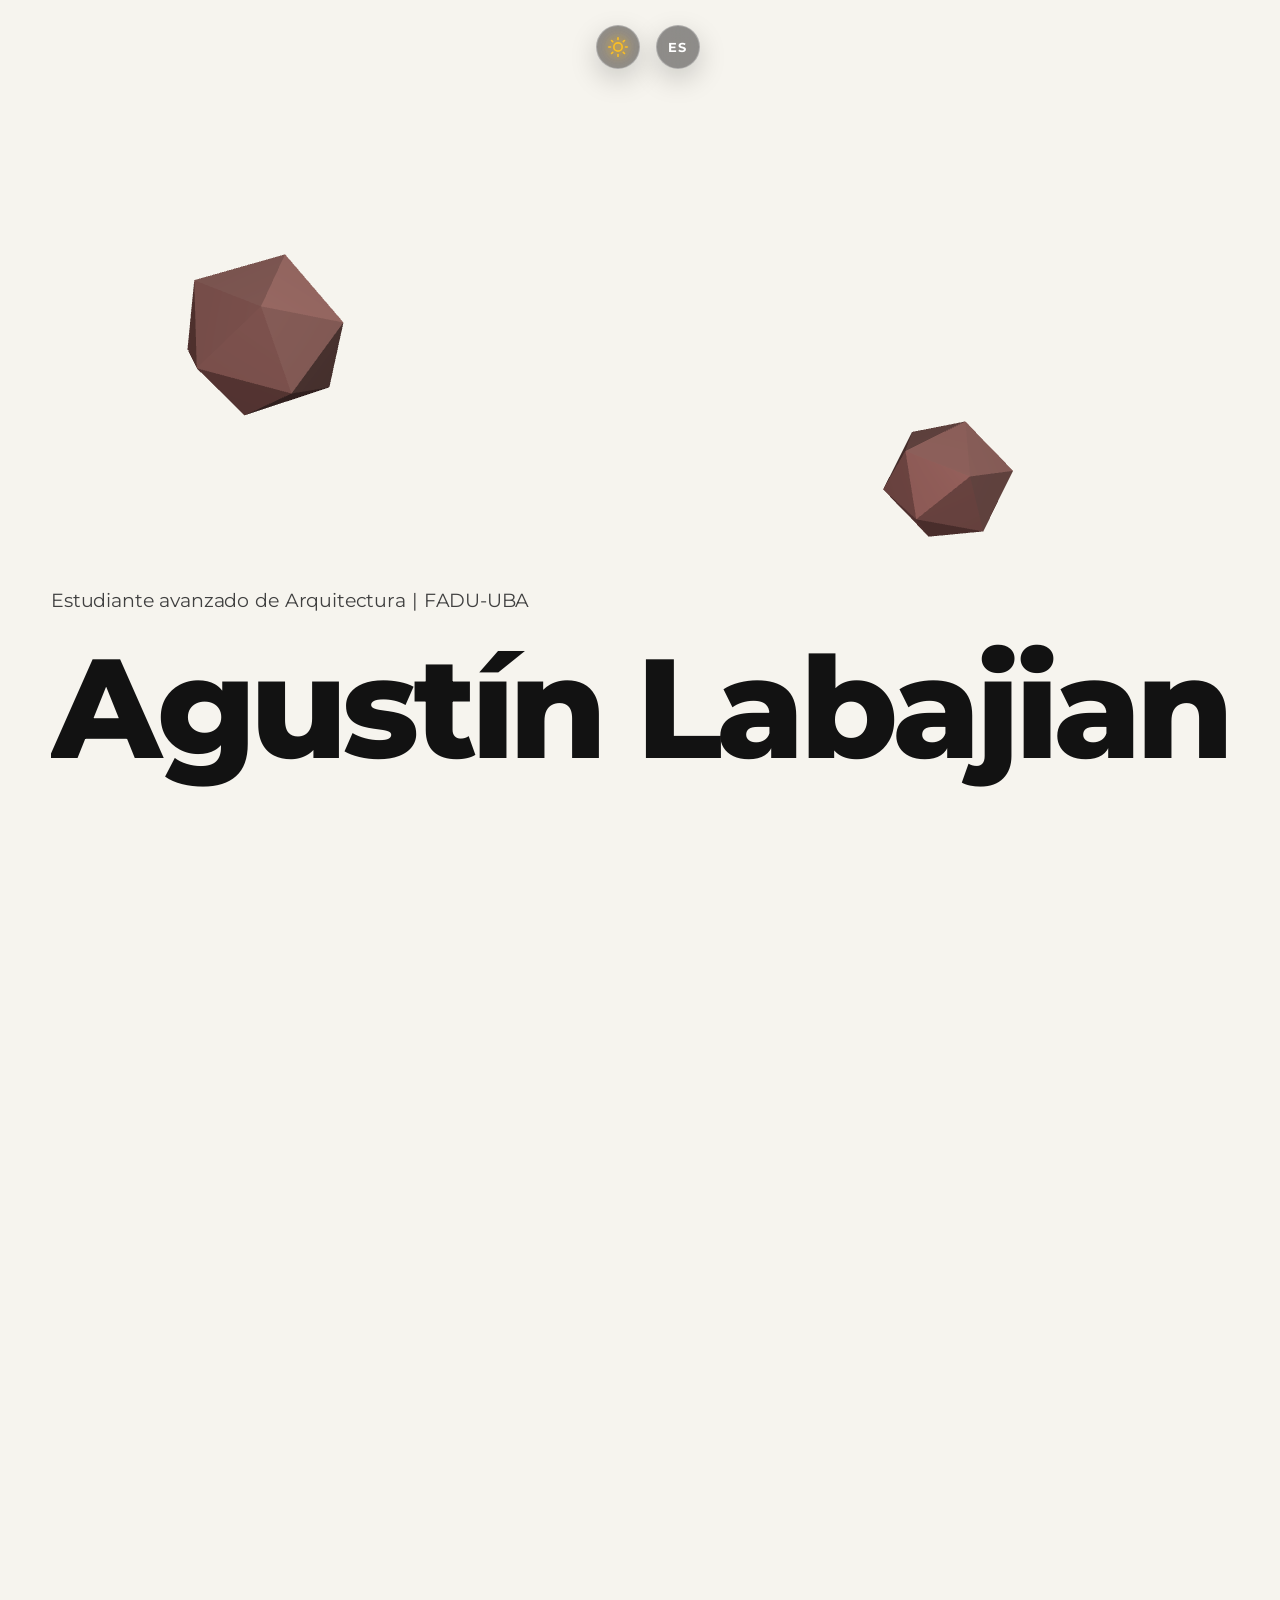
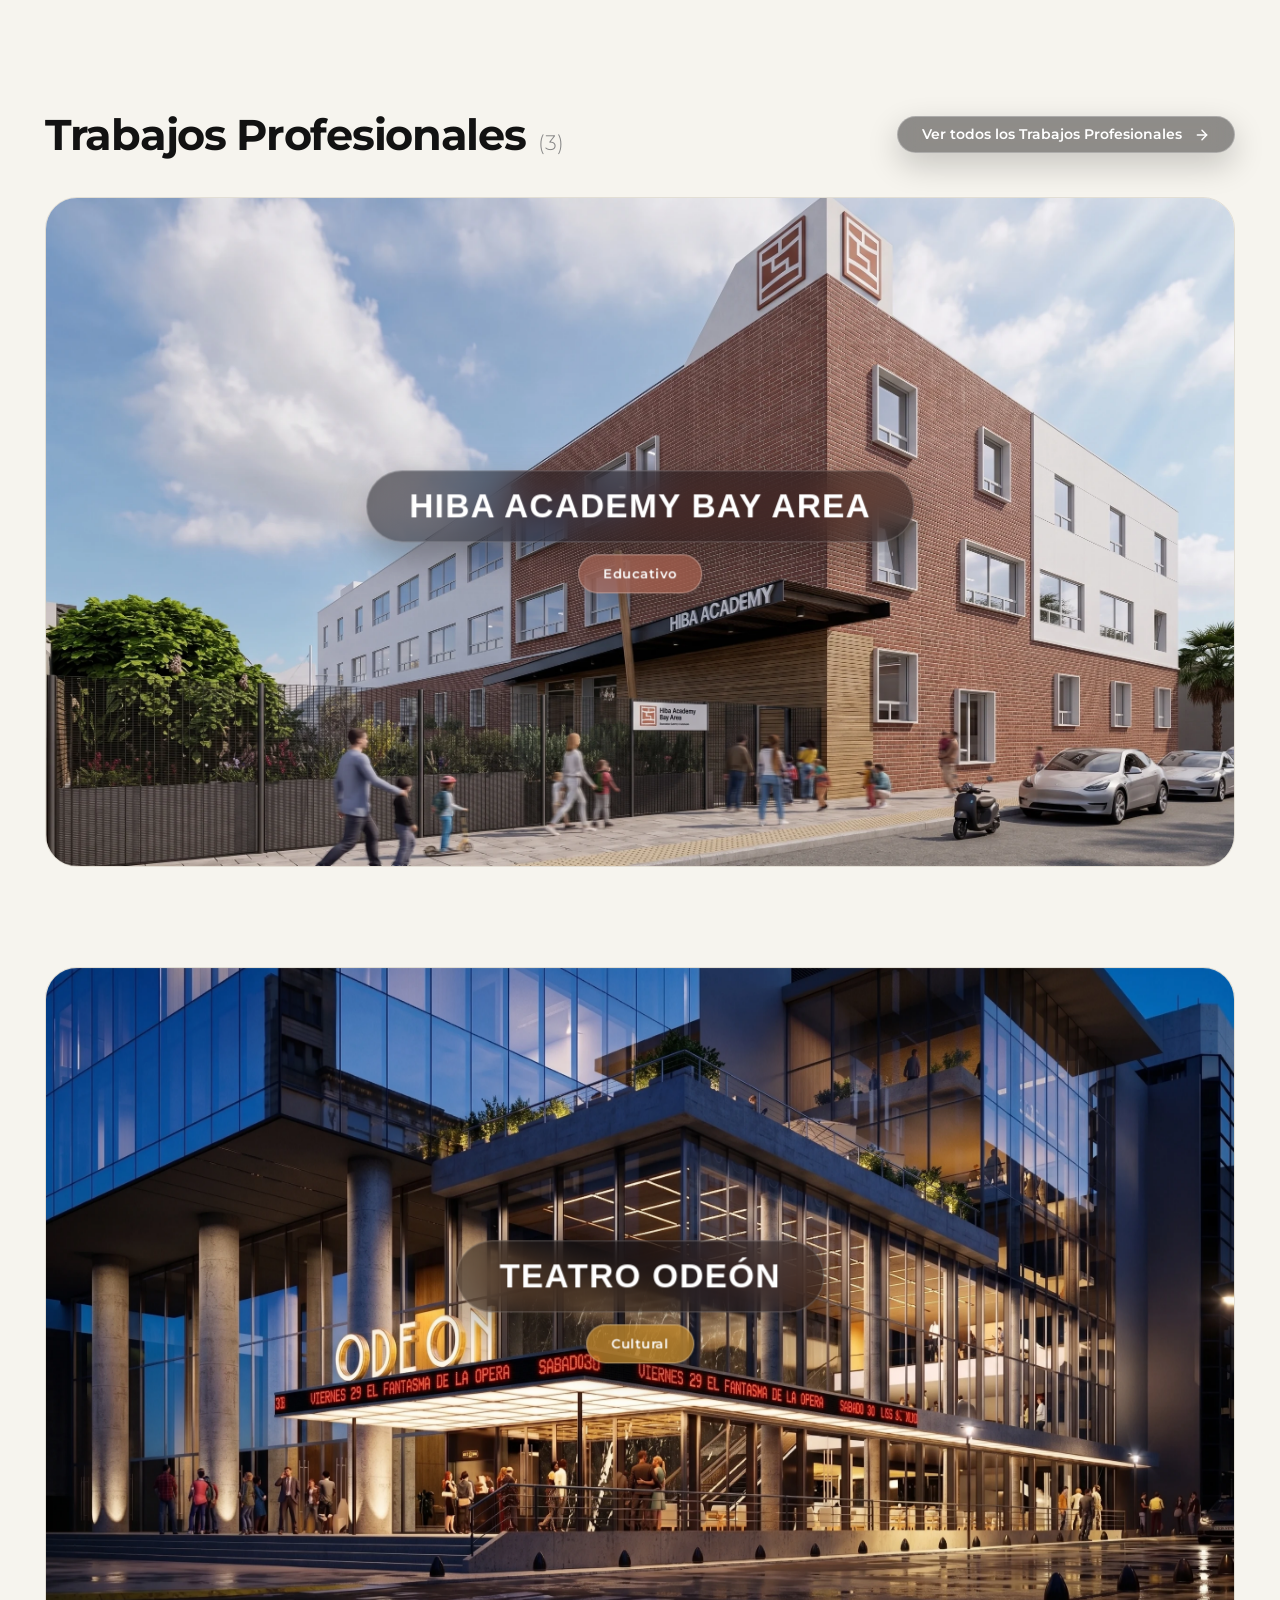
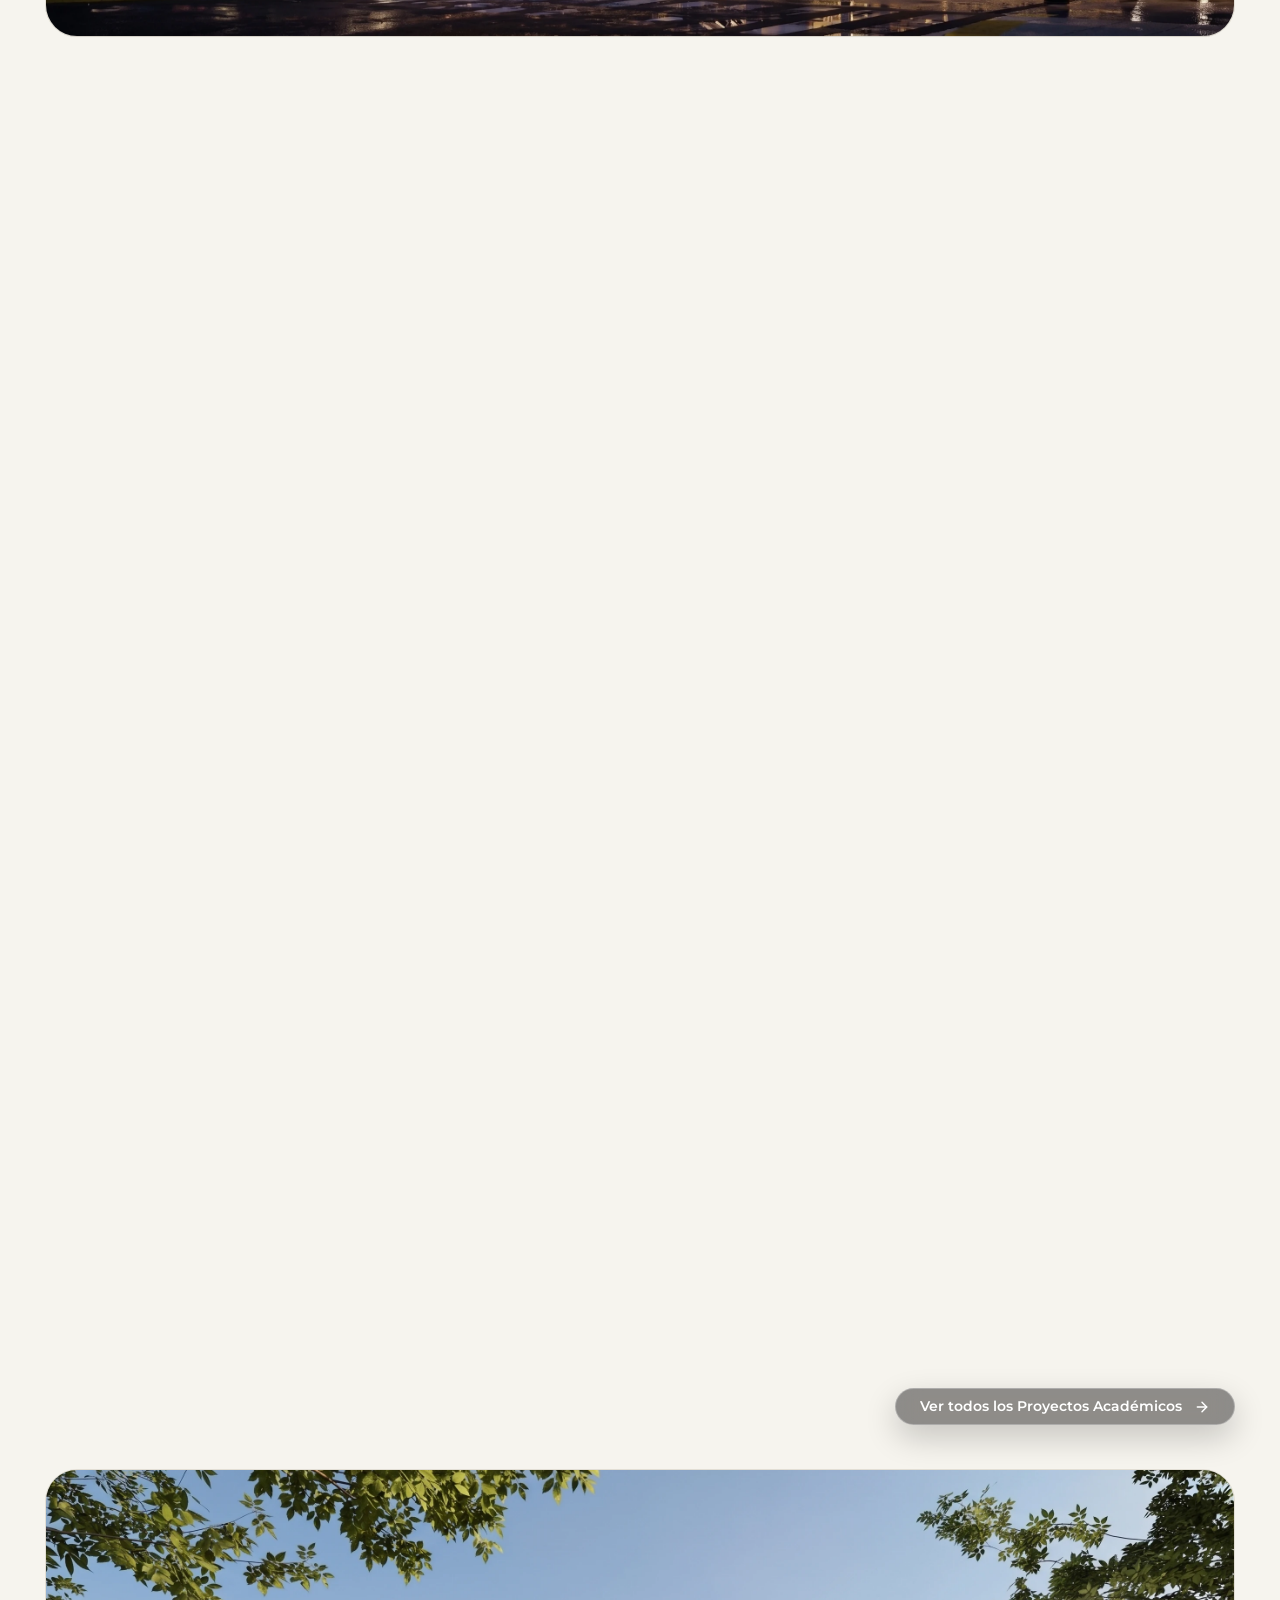
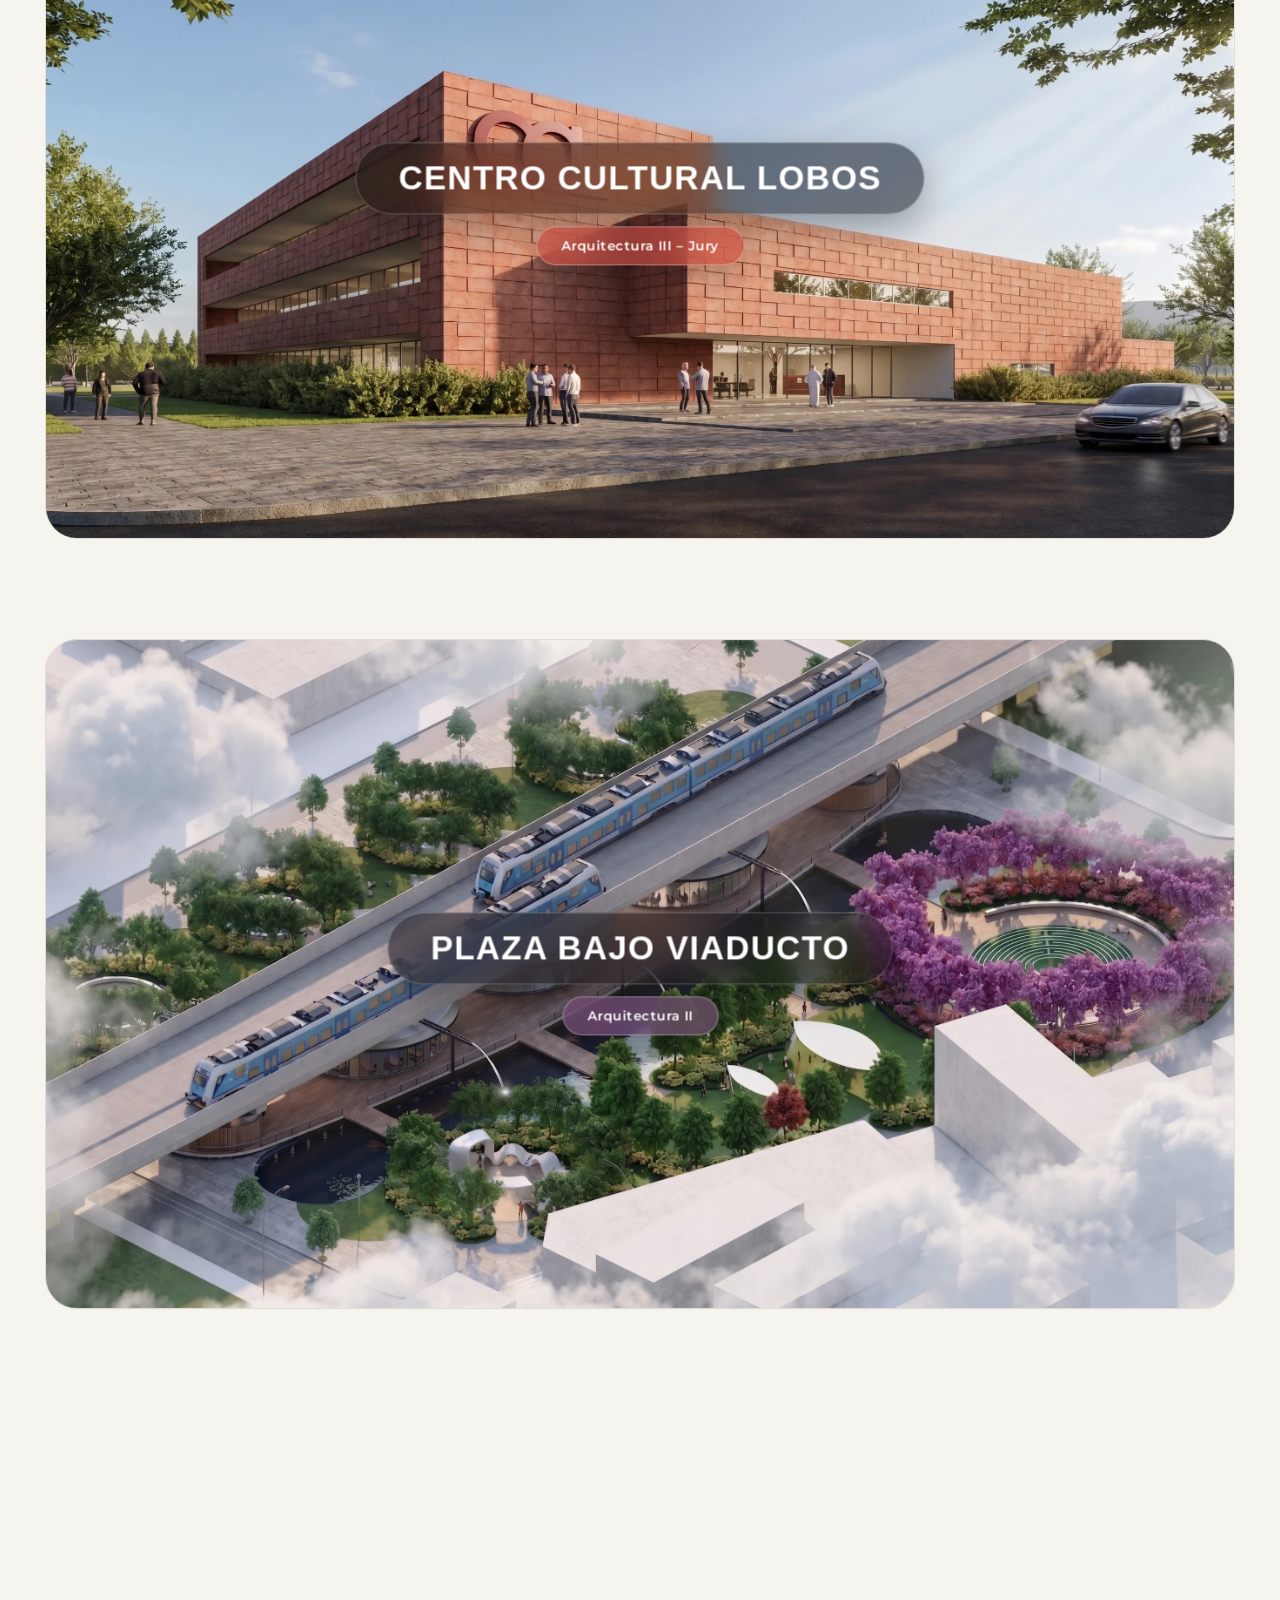
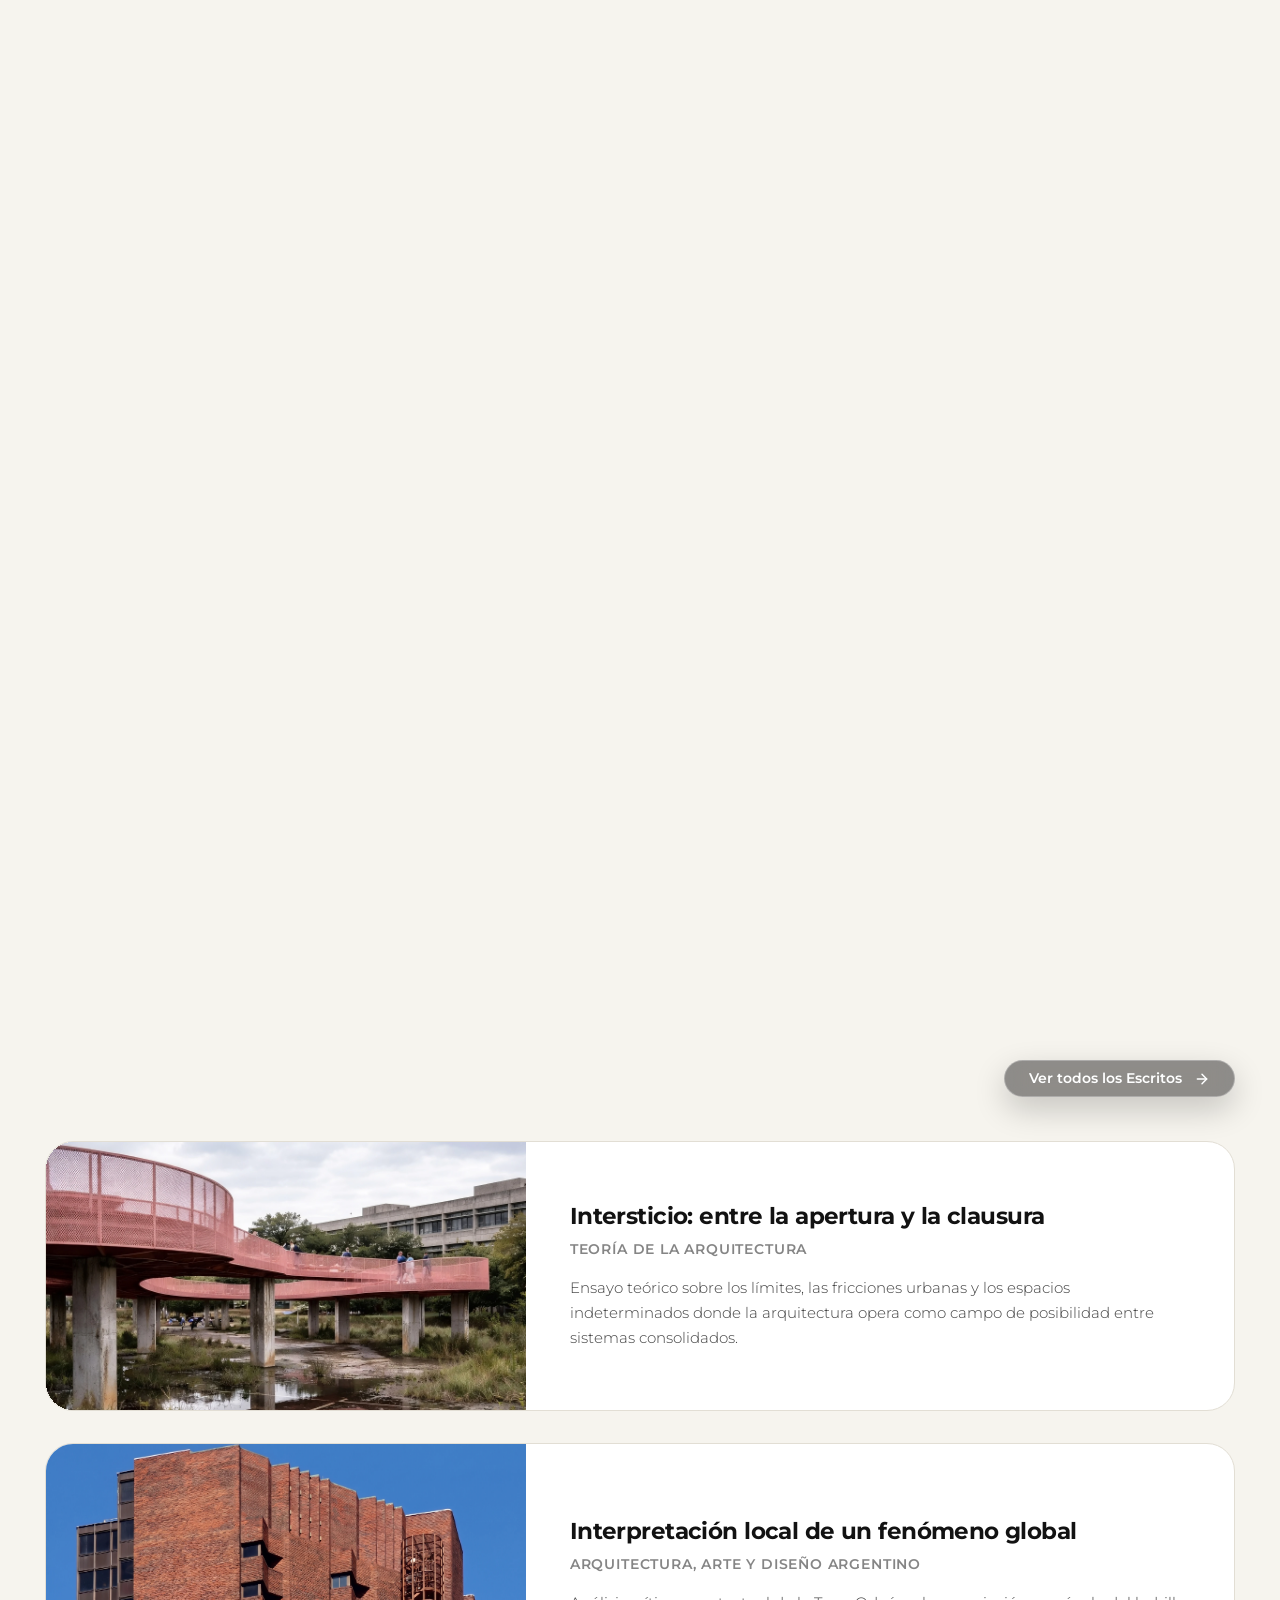
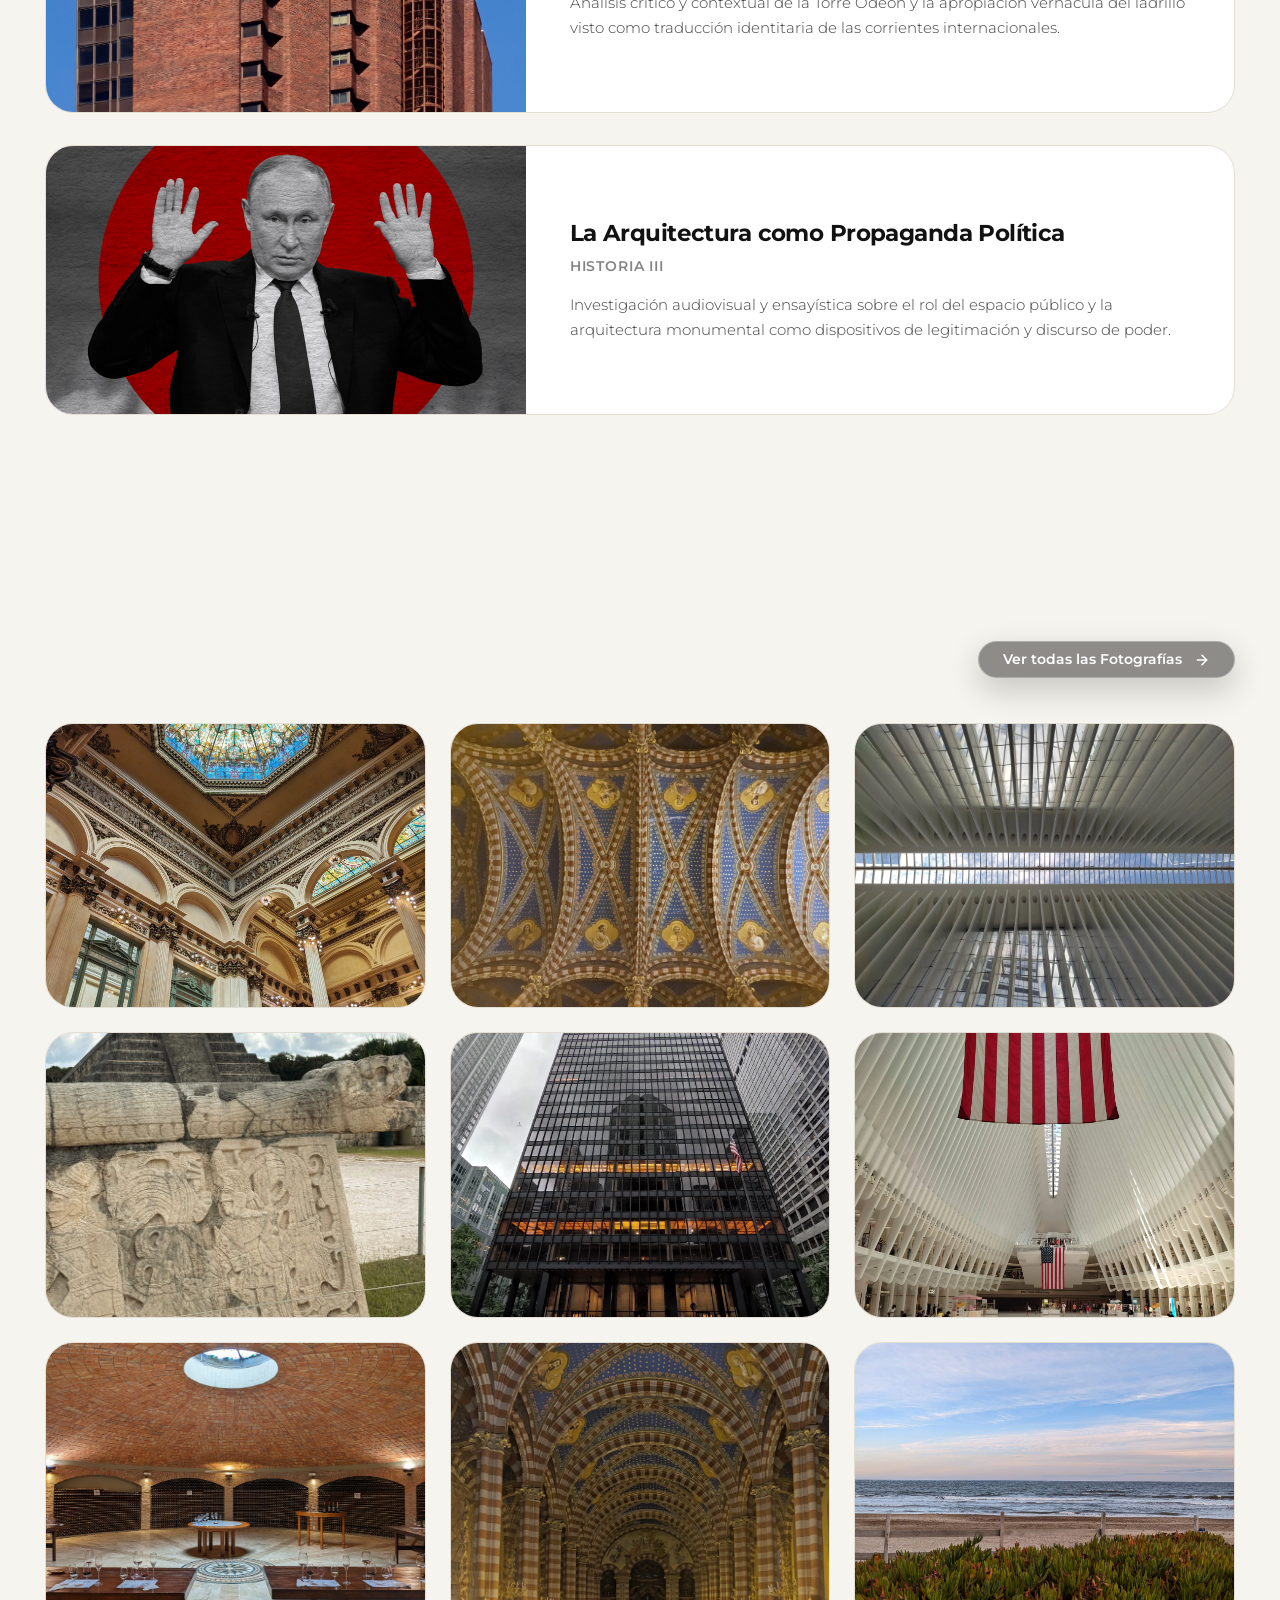
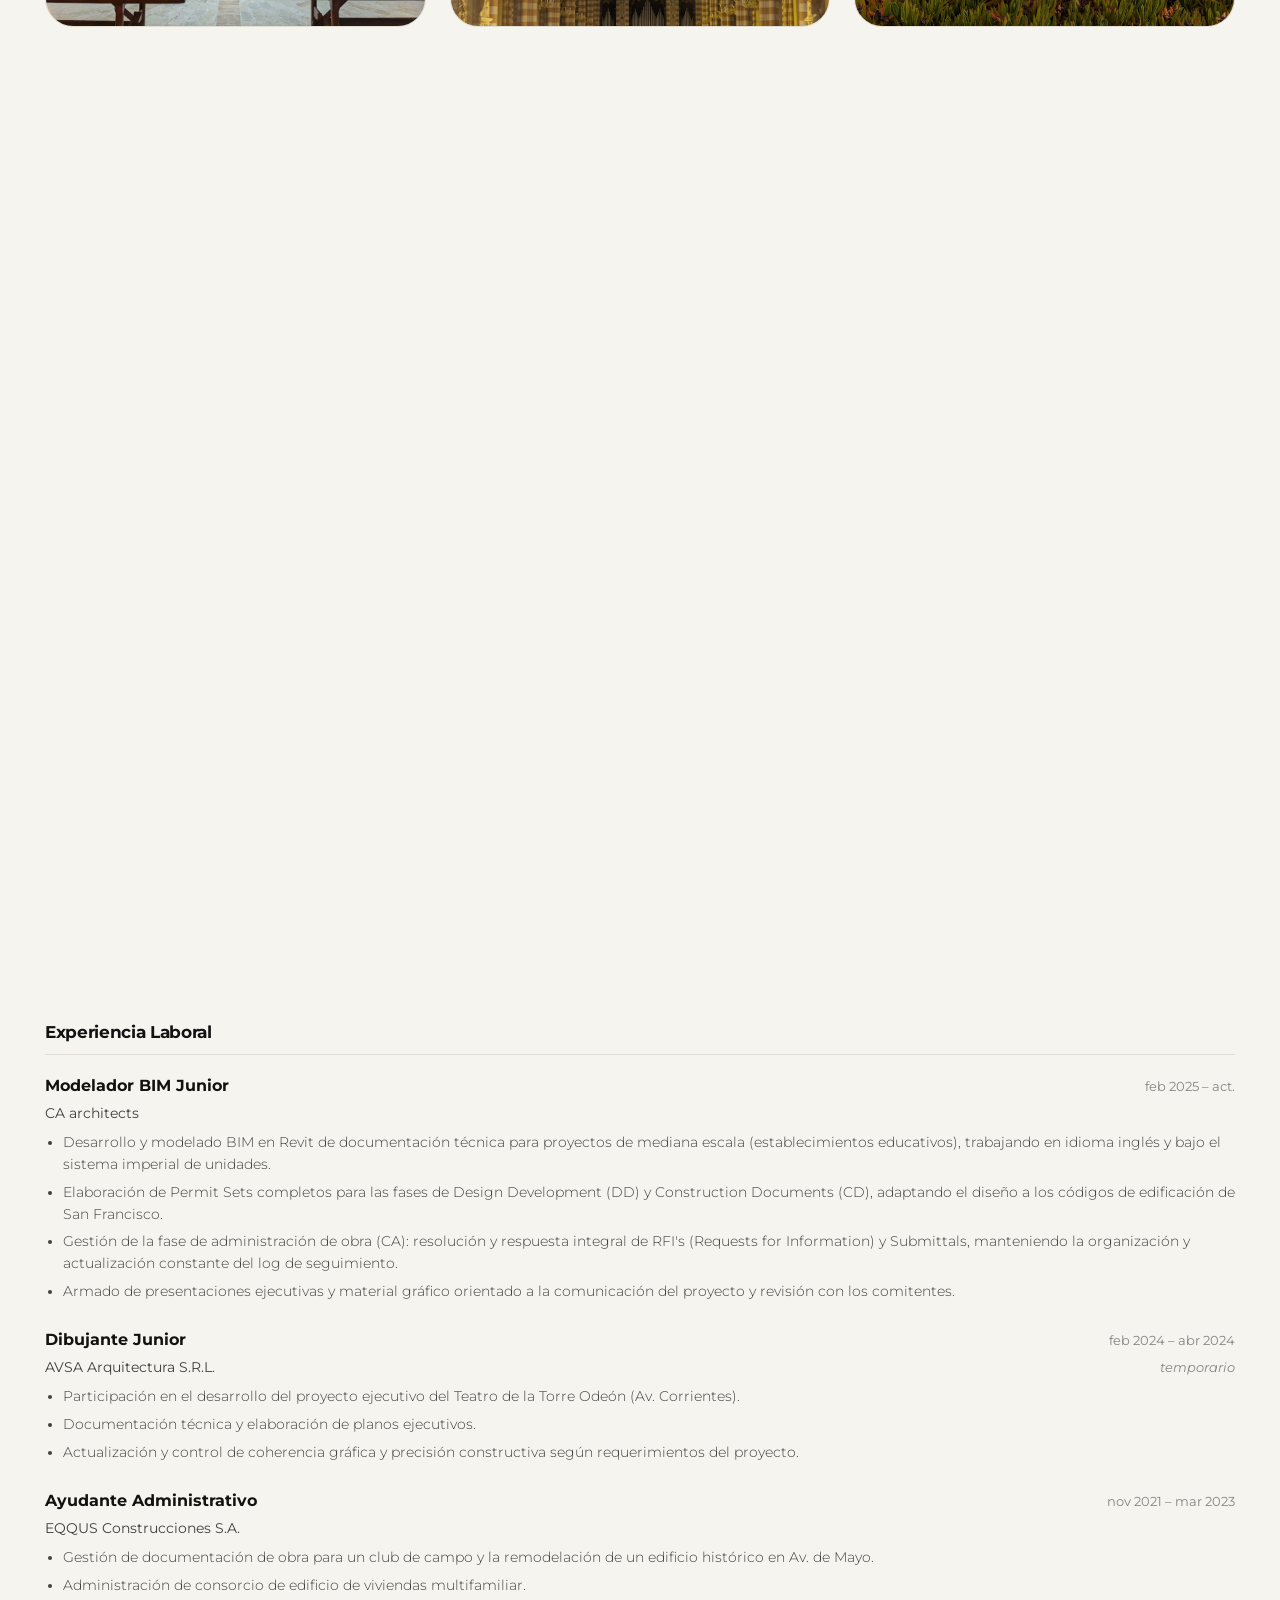
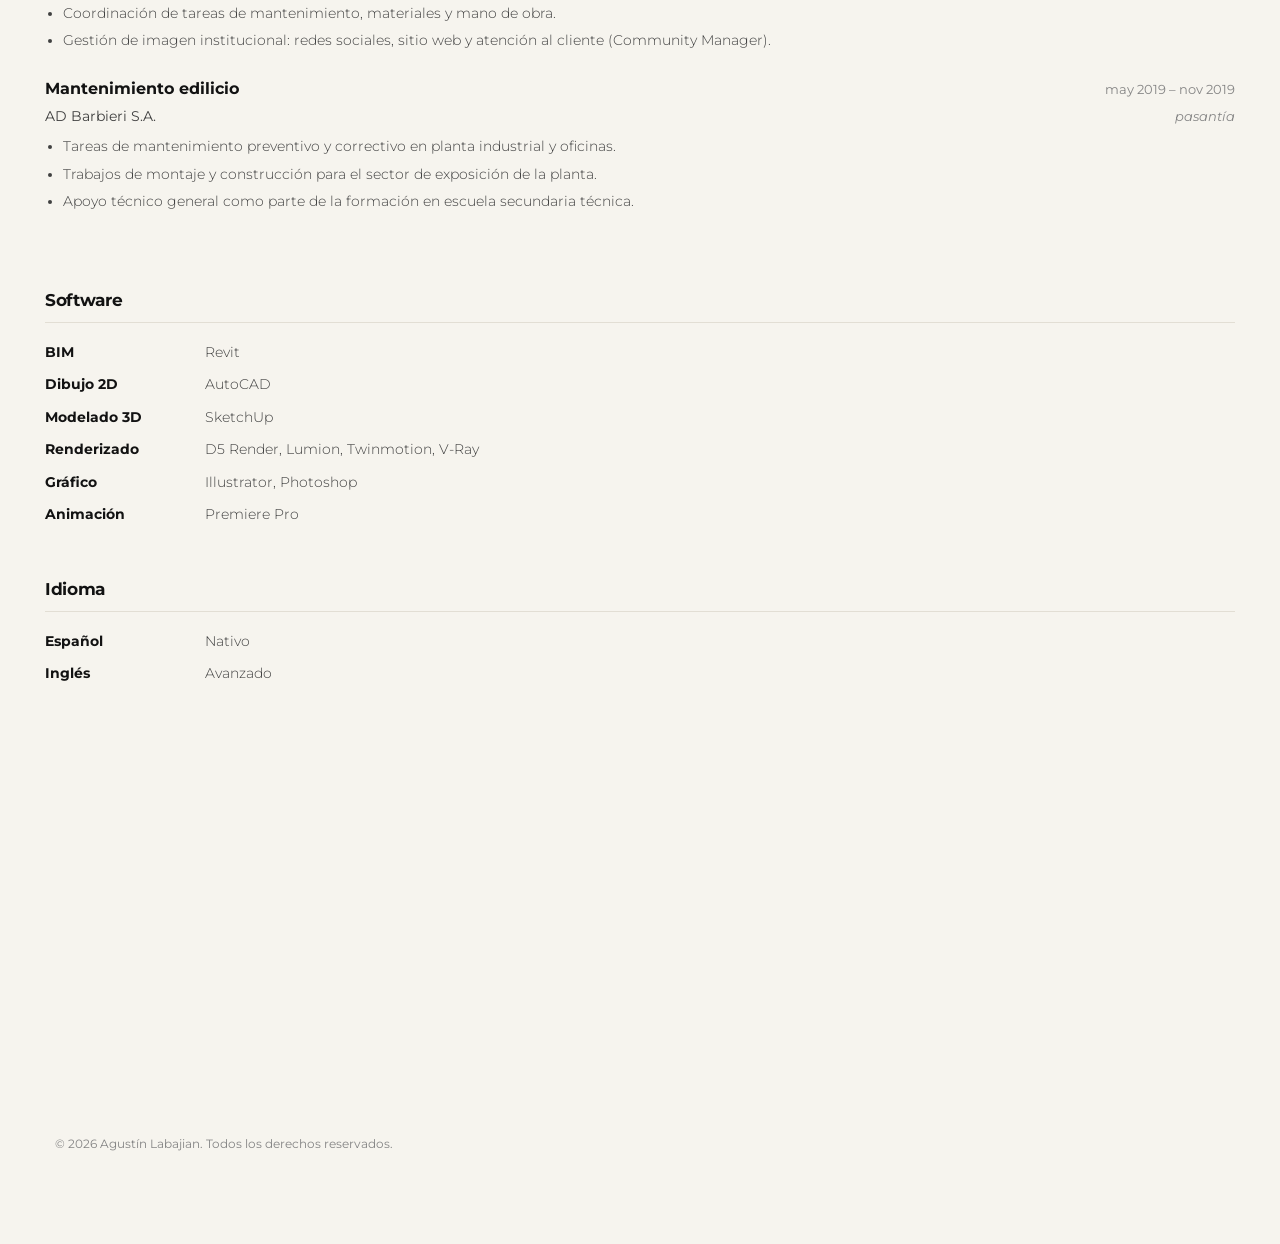
==== commit a0060bfe: "Insertar reproductor de YouTube y limpiar galerias vacias en Escritos" ====
--- a/index.html
+++ b/index.html
@@ -1,4 +1,4 @@
-﻿<!DOCTYPE html>
+<!DOCTYPE html>
 <html lang="es">
 <head>
   <meta charset="UTF-8">
@@ -767,29 +767,18 @@
       <div id="pm-custom-body" class="pm-custom-body-container"></div>
 
       <!-- BLOQUE NARRATIVO 1 (ESTÁNDAR) -->
-      <div class="pm-block pm-standard-block">
-        <h2 id="pm-sub1-title" class="pm-subheading">Desarrollo para Impacto & Flexibilidad Constructiva</h2>
-        <p id="pm-sub1-desc" class="pm-subtext">
-          El objetivo principal fue articular un sistema de documentación modular en Revit que garantice máxima precisión constructiva y fácil adaptación ante modificaciones de obra. Cada familia paramétrica fue desarrollada para soportar cómputos métricos exactos y coordinación multidisciplinaria sin interferencias.
-        </p>
+      <div id="pm-block-1" class="pm-block pm-standard-block">
+        <h2 id="pm-sub1-title" class="pm-subheading"></h2>
+        <p id="pm-sub1-desc" class="pm-subtext"></p>
       </div>
 
       <!-- GALERÍA DE IMÁGENES (2 O 3 COLUMNAS ESTÁNDAR) -->
-      <div id="pm-gallery" class="pm-gallery-grid pm-standard-block">
-        <div class="pm-gallery-item">
-          <img src="https://images.unsplash.com/photo-1486406146926-c627a92ad1ab?auto=format&fit=crop&w=800&q=80" alt="Detalle 1">
-        </div>
-        <div class="pm-gallery-item">
-          <img src="https://images.unsplash.com/photo-1507676184212-d03ab07a01bf?auto=format&fit=crop&w=800&q=80" alt="Detalle 2">
-        </div>
-      </div>
+      <div id="pm-gallery" class="pm-gallery-grid pm-standard-block"></div>
 
       <!-- BLOQUE NARRATIVO 2 (ESTÁNDAR) -->
-      <div class="pm-block pm-standard-block">
-        <h2 id="pm-sub2-title" class="pm-subheading">Lenguaje Visual & Precisión BIM</h2>
-        <p id="pm-sub2-desc" class="pm-subtext">
-          La representación gráfica combina láminas técnicas normadas con esquemas axonométricos expresivos que facilitan la comprensión del proyecto tanto para el equipo de arquitectura como para los comitentes e inspectores de obra.
-        </p>
+      <div id="pm-block-2" class="pm-block pm-standard-block">
+        <h2 id="pm-sub2-title" class="pm-subheading"></h2>
+        <p id="pm-sub2-desc" class="pm-subtext"></p>
       </div>
 
       <!-- NAVEGACIÓN EN MODAL (PROYECTO ANTERIOR Y SIGUIENTE) -->
--- a/styles.css
+++ b/styles.css
@@ -1448,17 +1448,6 @@
   cursor: default;
 }
 
-/* =======================================================
-   ESPACIO DE TRANSICIÓN EN BLANCO (1 PANTALLA COMPLETA 100VH)
-   ======================================================= */
-.home-transition-spacer {
-  width: 100%;
-  height: 100vh;
-  min-height: 100vh;
-  background-color: var(--bg-color);
-  position: relative;
-  pointer-events: none;
-}
 
 /* =======================================================
    SECCIÓN ESCRITOS EN FORMATO LISTA VERTICAL (IMAGEN AL BORDE / FONDO BLANCO PURO)
@@ -2267,10 +2256,27 @@
   line-height: 1.6;
 }
 
-/* WRAPPER HERO DE IMAGEN PRINCIPAL */
+/* WRAPPER HERO DE IMAGEN O VIDEO PRINCIPAL */
 .pm-hero-wrapper {
   width: 100%;
   margin-bottom: 40px;
+  position: relative;
+}
+
+.pm-hero-video-container {
+  width: 100%;
+  aspect-ratio: 16 / 9;
+  border-radius: 20px;
+  overflow: hidden;
+  background: #000000;
+  box-shadow: none !important;
+}
+
+.pm-hero-video-container iframe {
+  width: 100%;
+  height: 100%;
+  border: 0;
+  display: block;
 }
 
 .pm-hero-img {
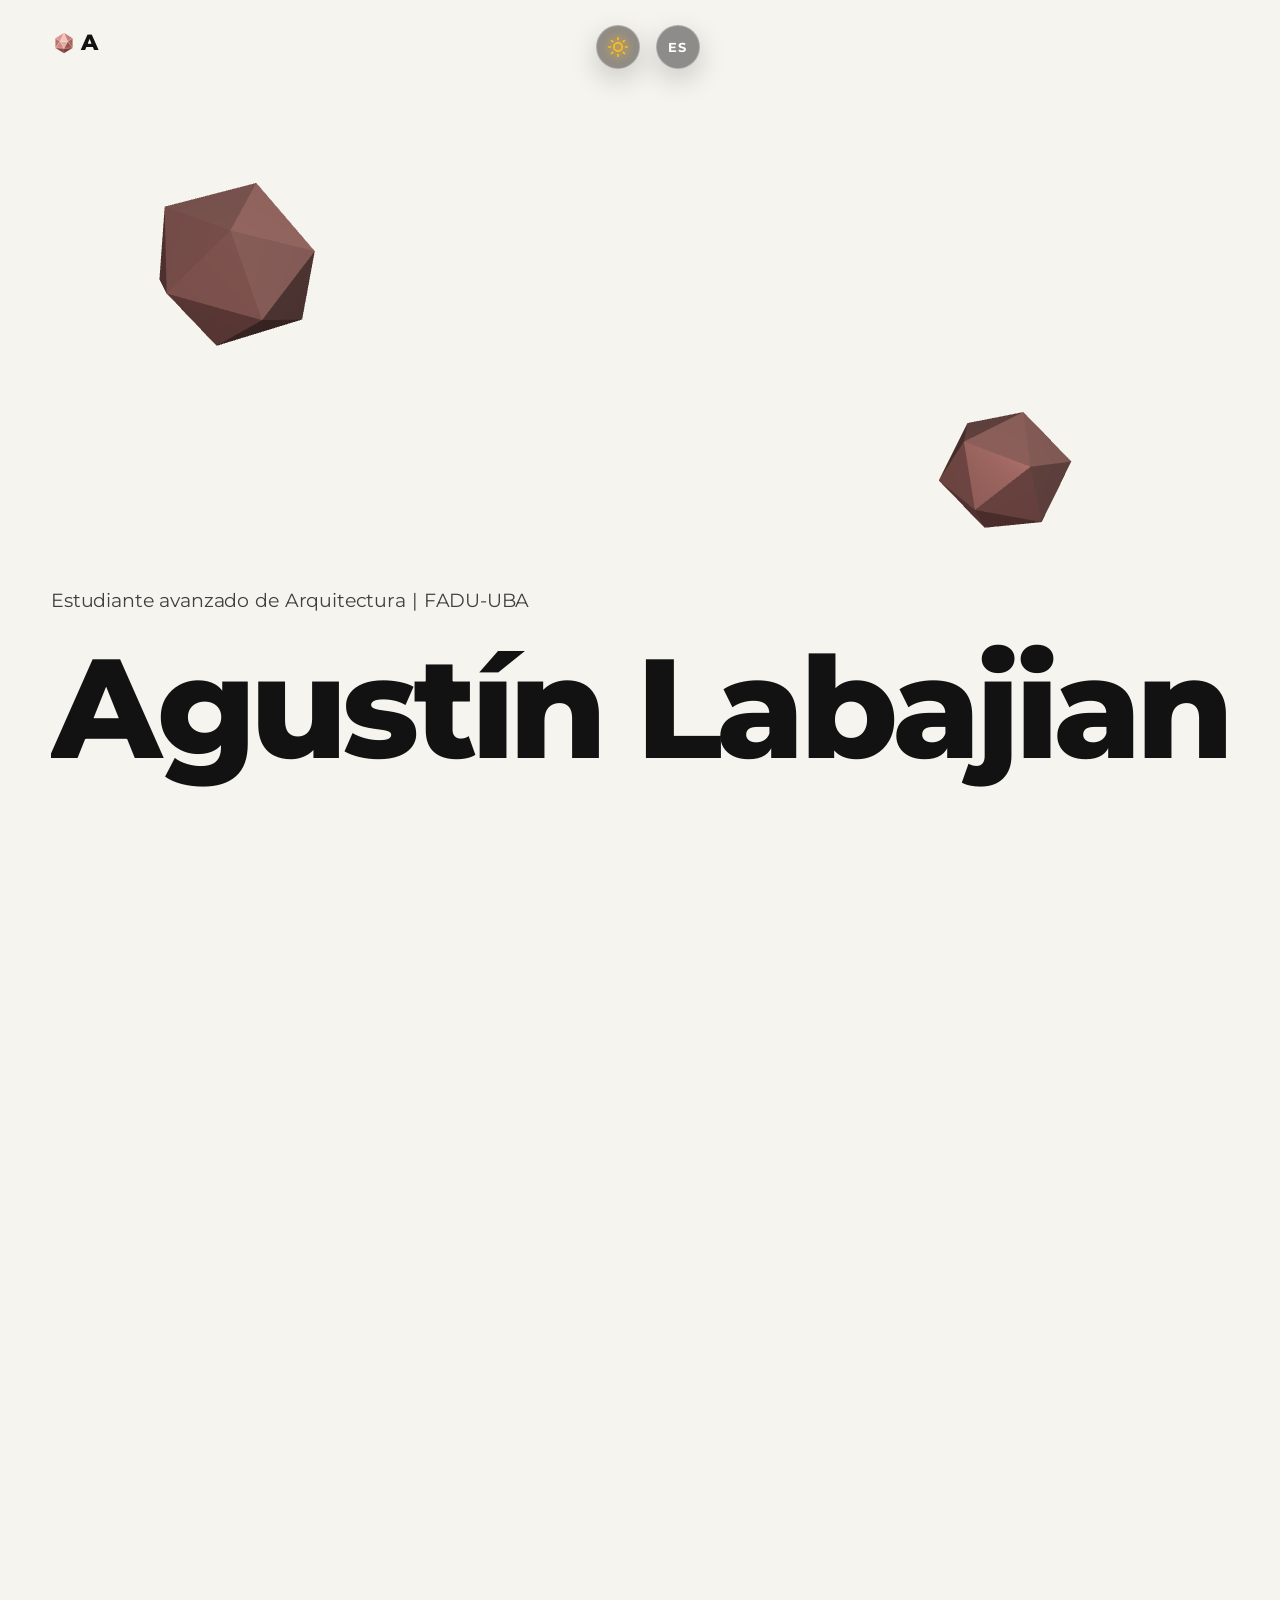
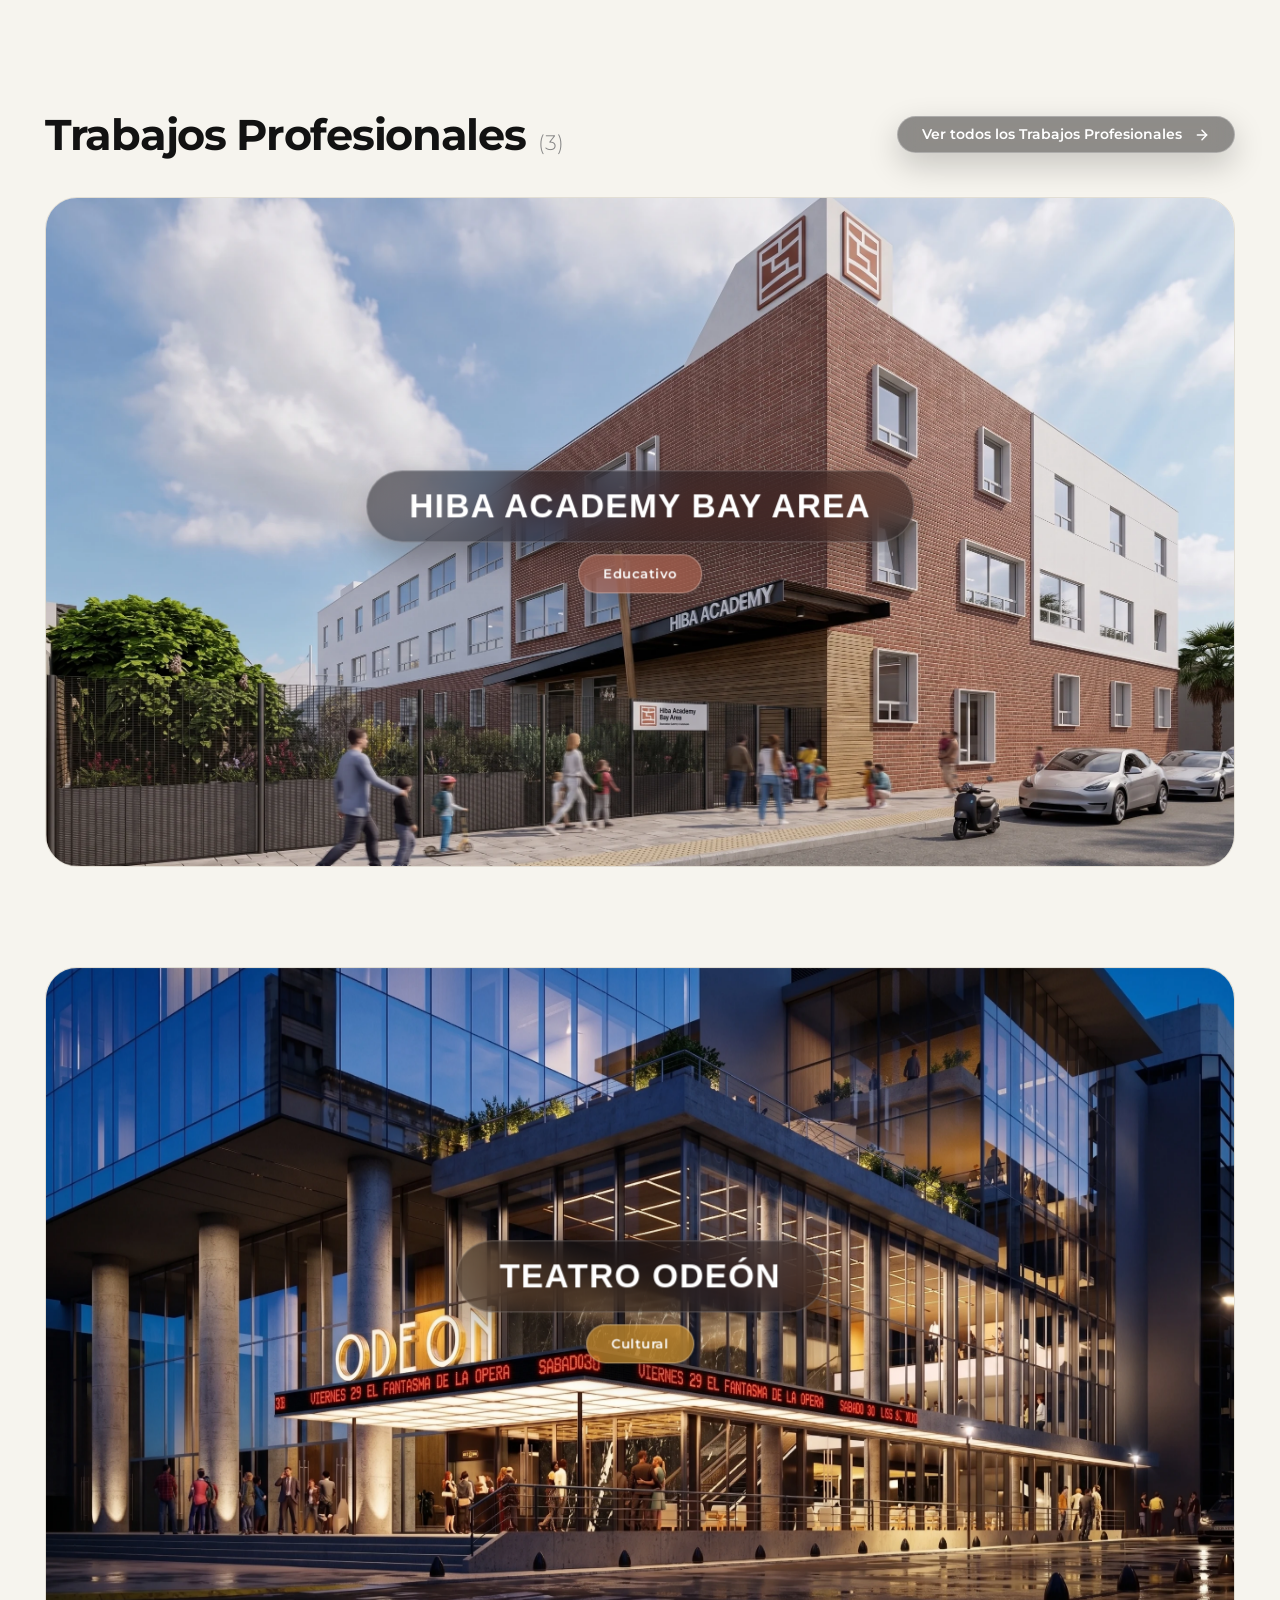
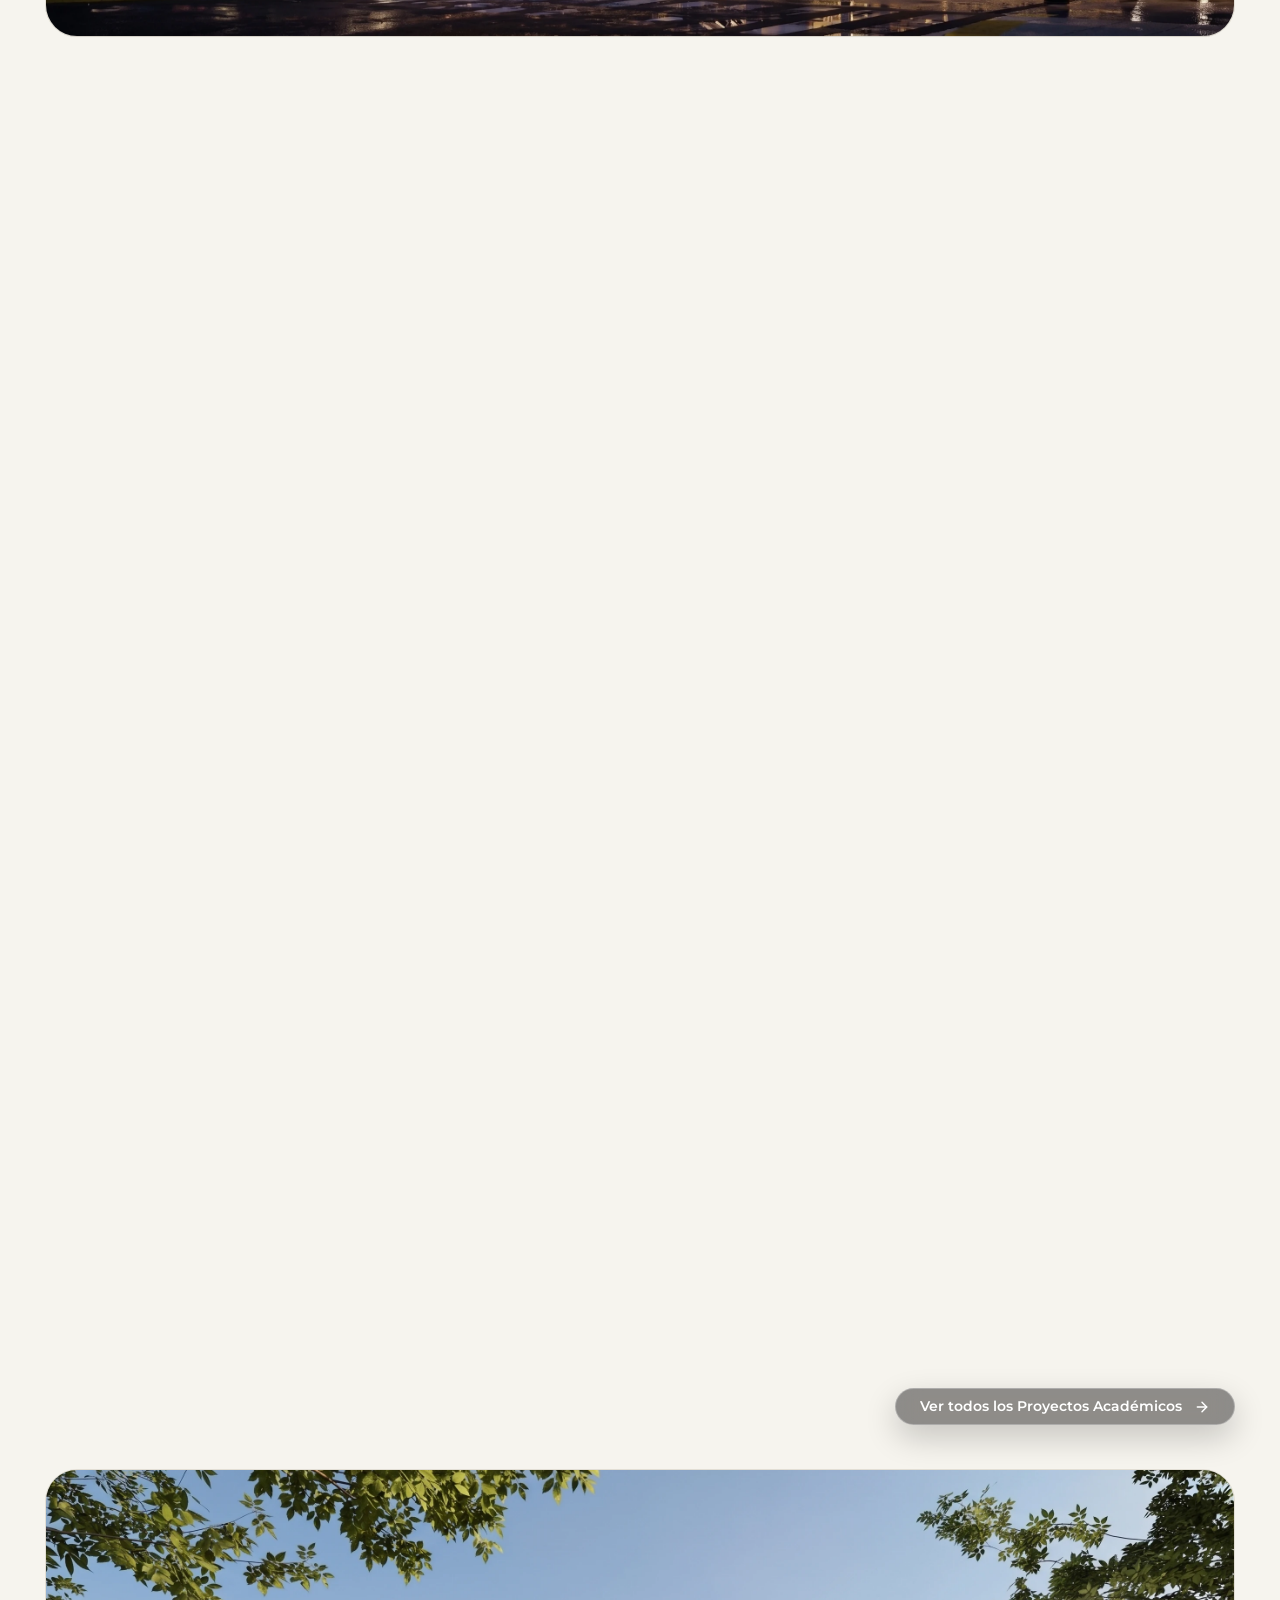
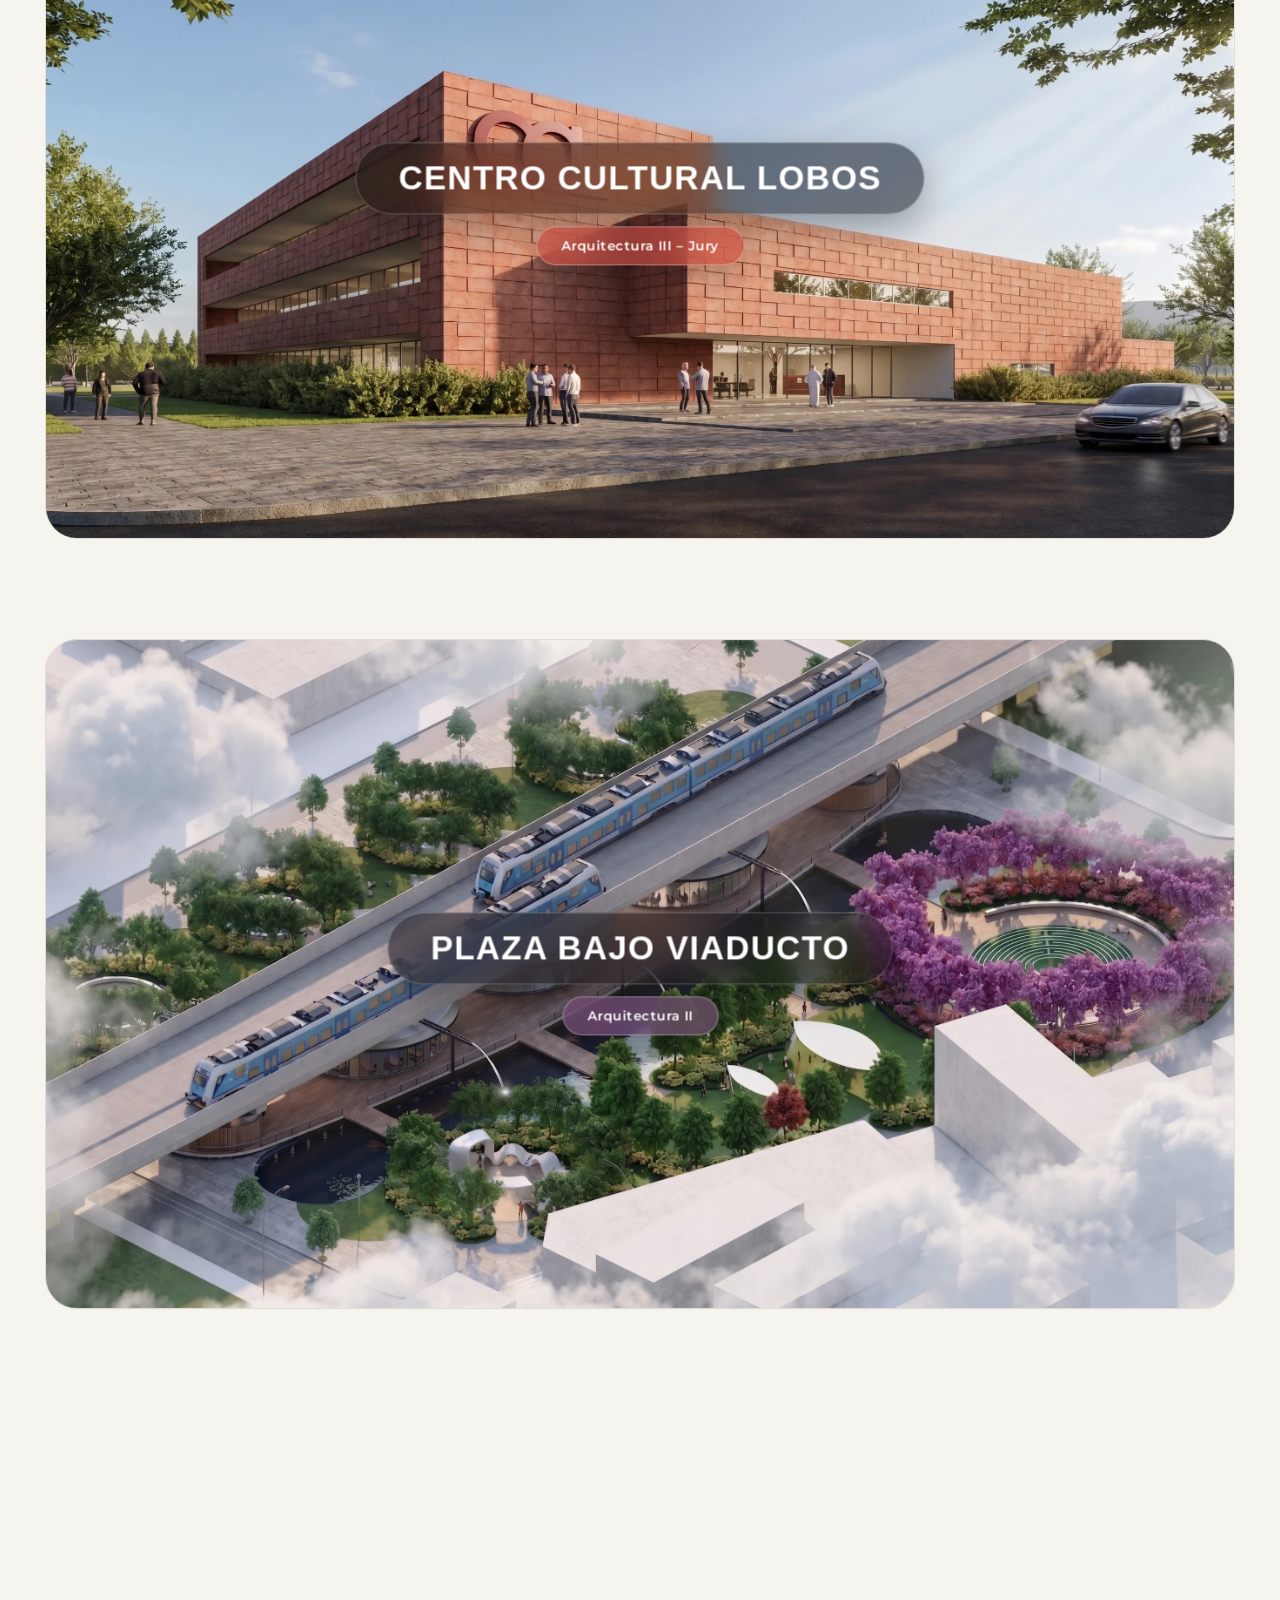
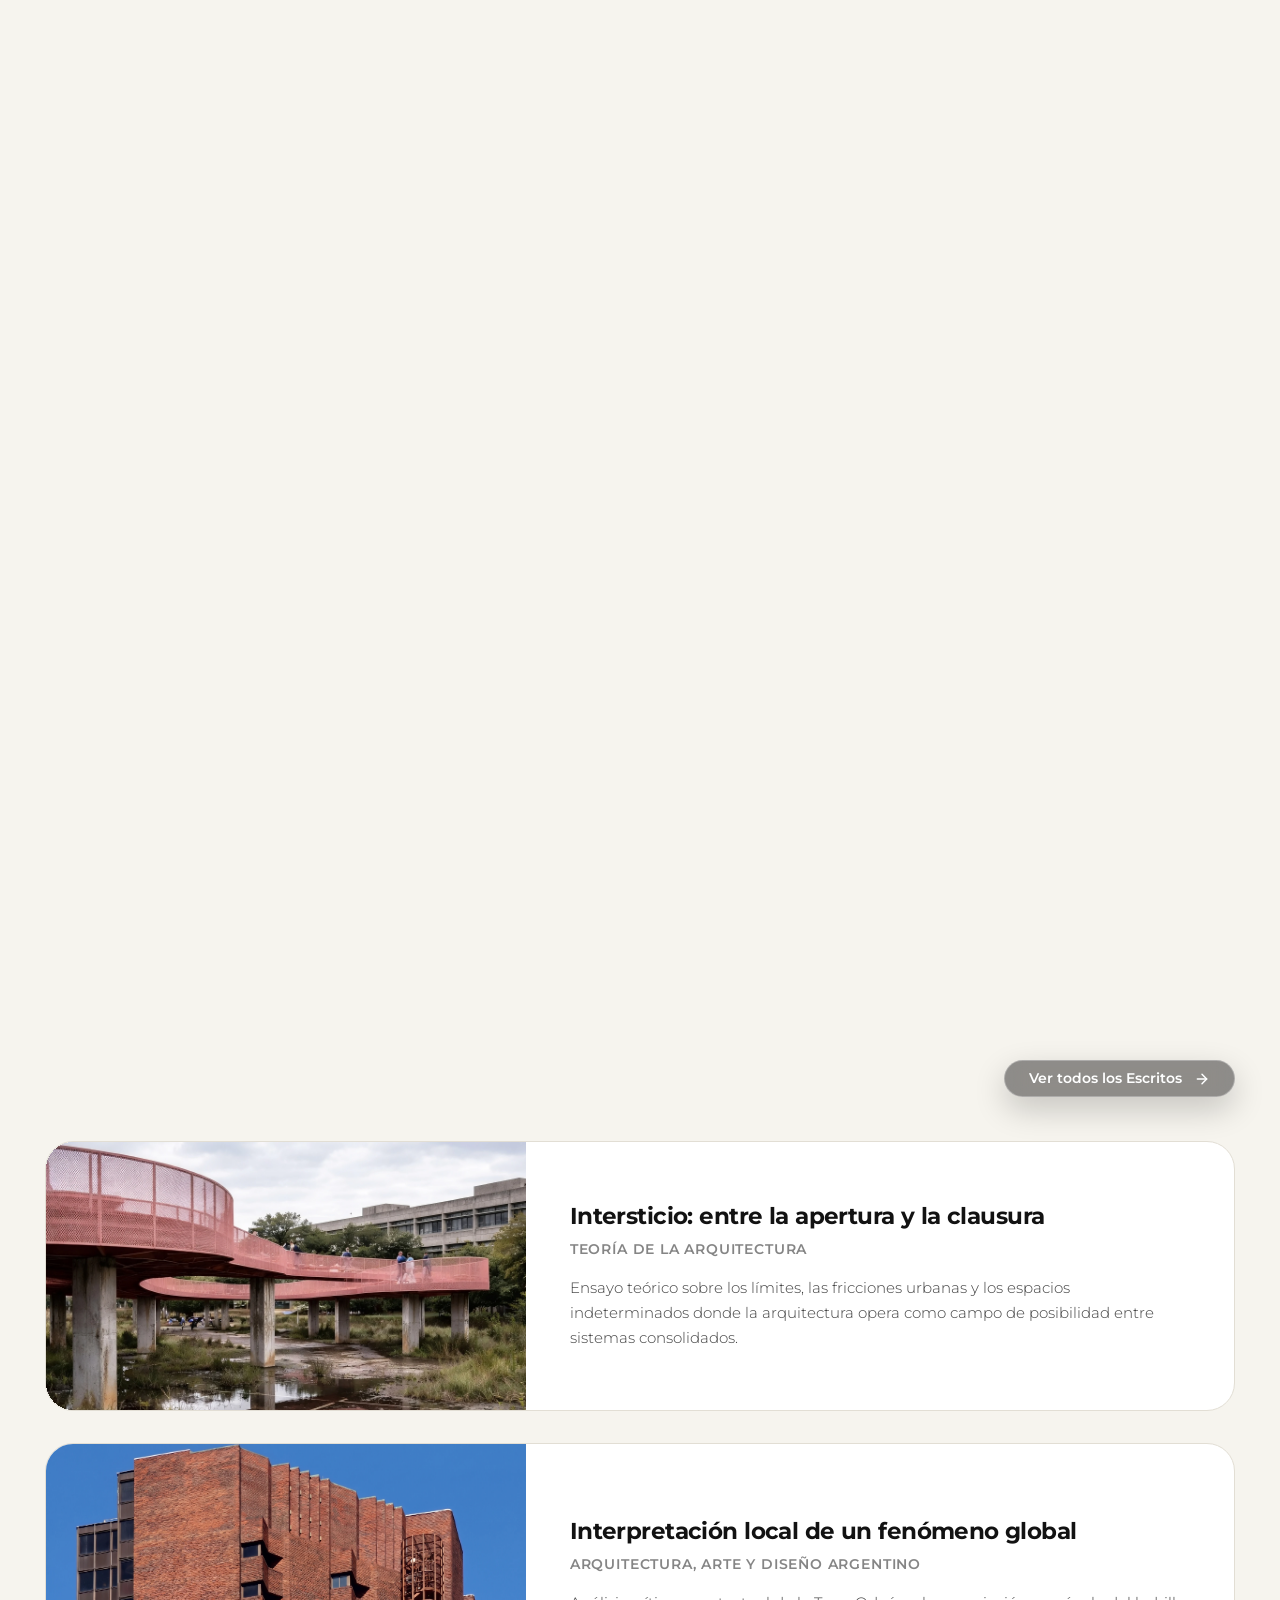
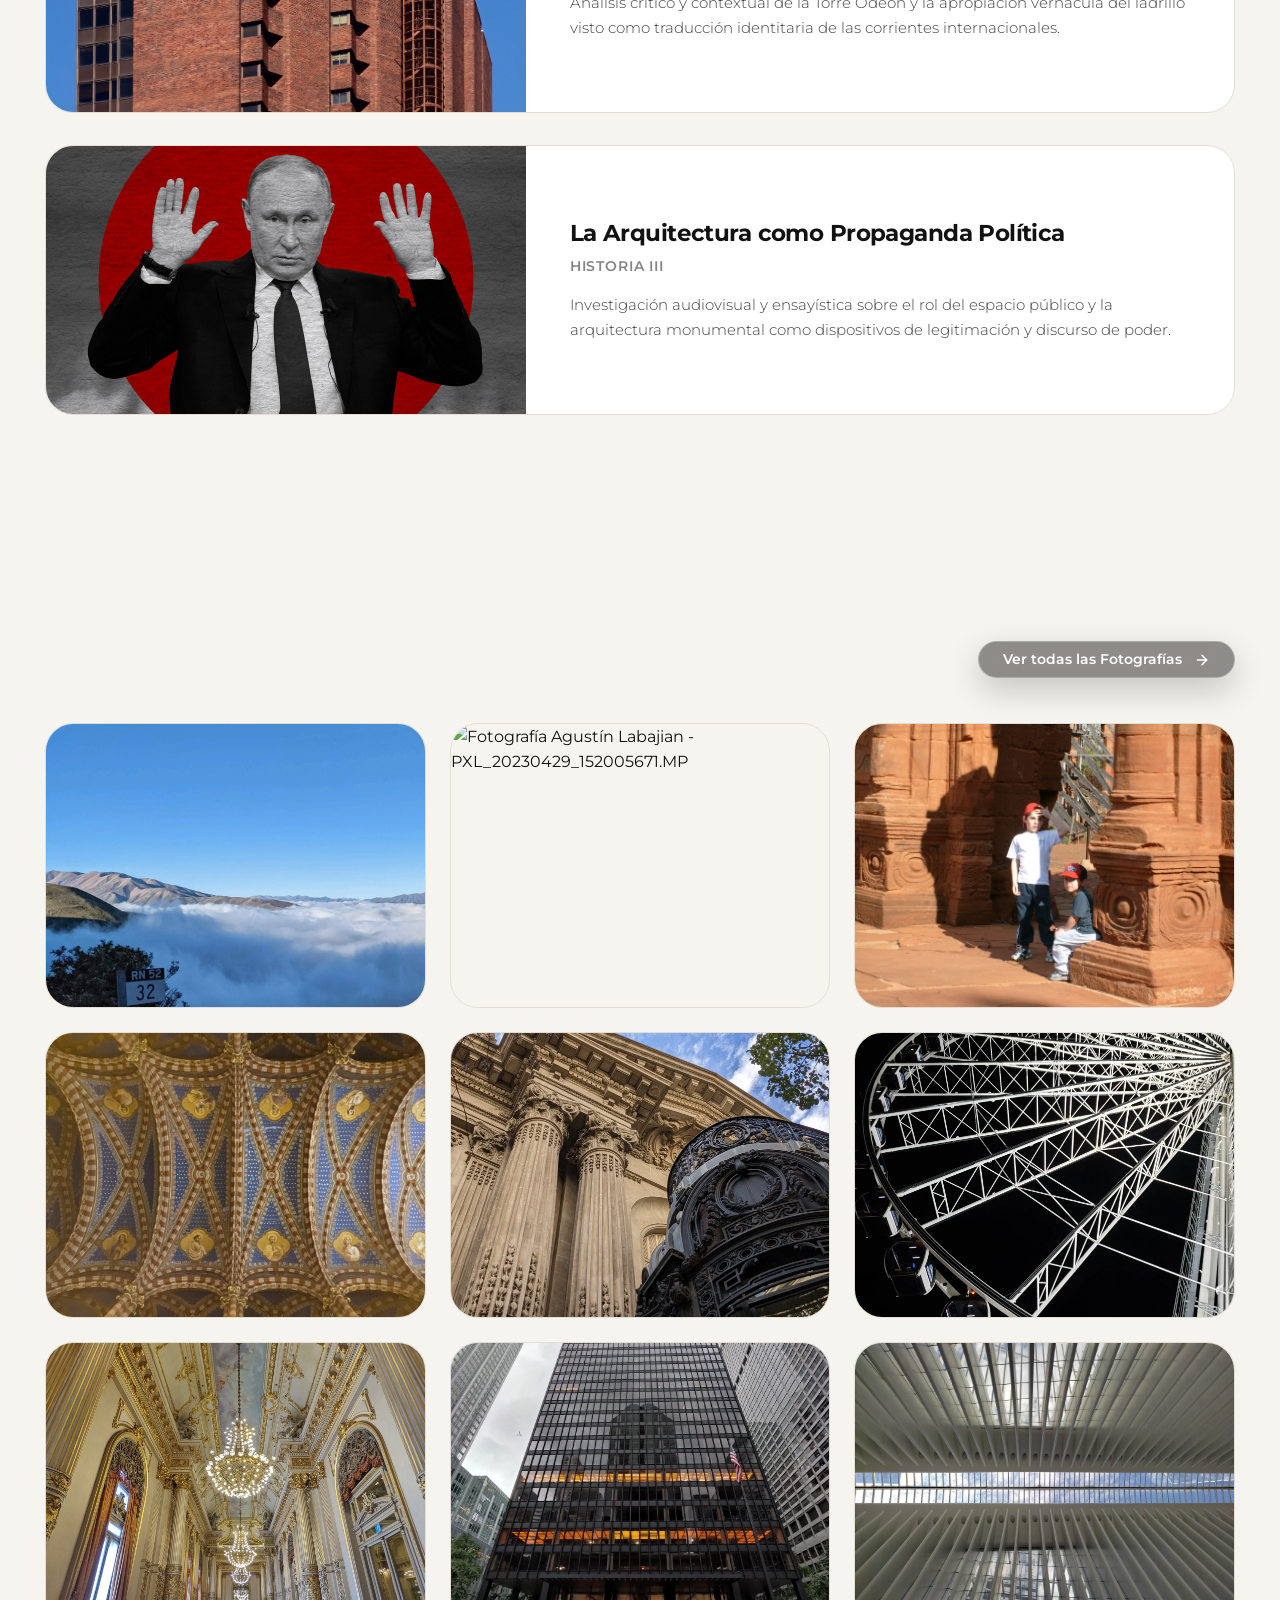
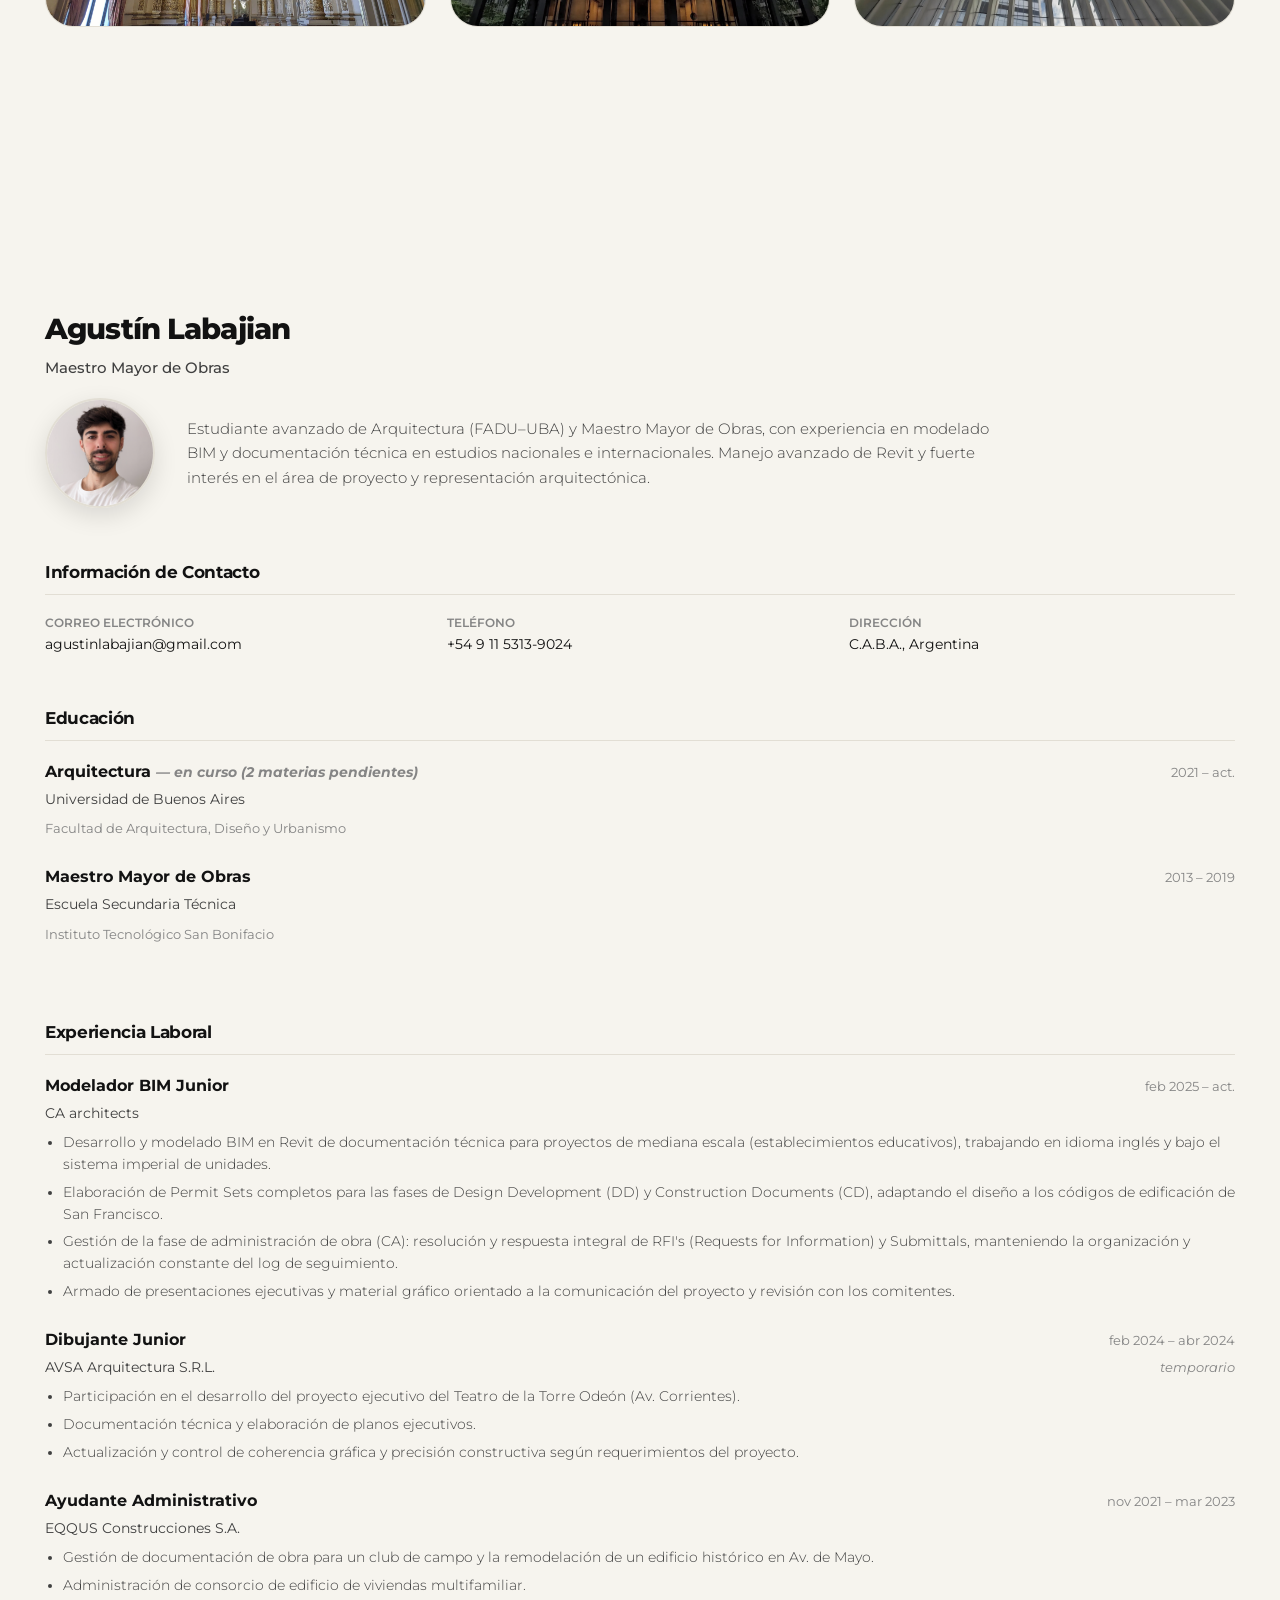
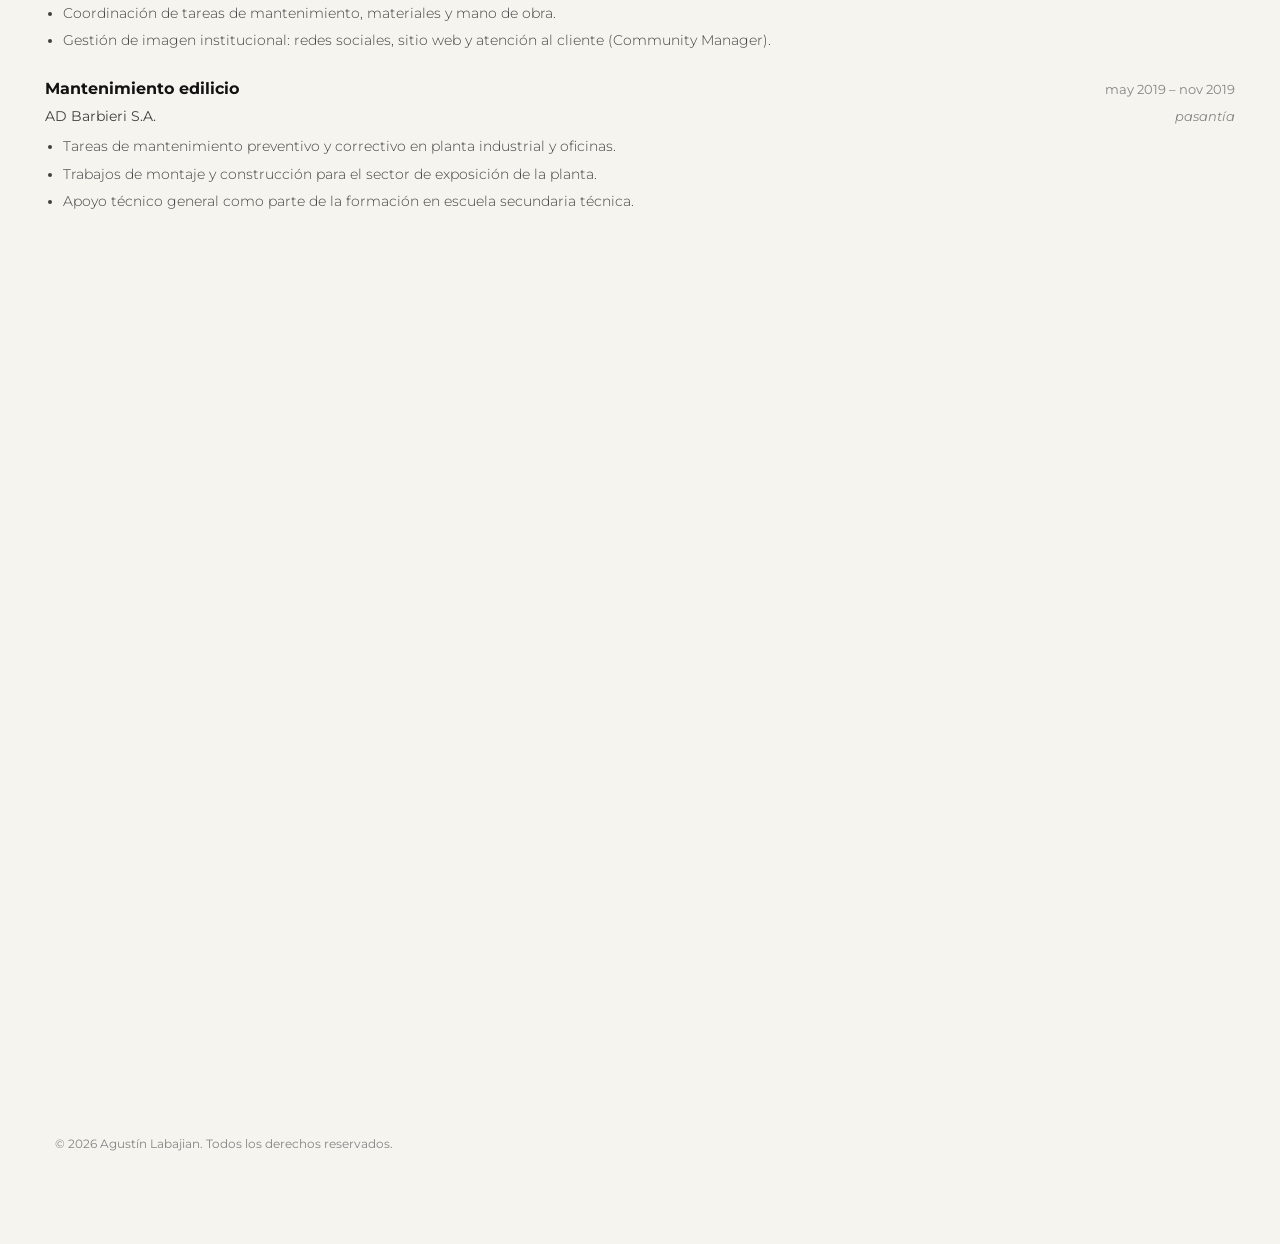
==== commit 559def4e: "Agregar etiquetas Open Graph y Twitter Cards con og_preview.png" ====
--- a/index.html
+++ b/index.html
@@ -5,6 +5,21 @@
   <meta name="viewport" content="width=device-width, initial-scale=1.0">
   <title>Agustín Labajian — Portfolio</title>
   <meta name="description" content="Portfolio profesional y académico de Agustín Labajian - Estudiante avanzado de Arquitectura (FADU-UBA) y Modelador BIM.">
+
+  <!-- Open Graph / LinkedIn / Facebook -->
+  <meta property="og:type" content="website">
+  <meta property="og:url" content="https://agustinlabajian.com.ar/">
+  <meta property="og:title" content="Portfolio Web — Agustín Labajian">
+  <meta property="og:description" content="Selección de proyectos profesionales y académicos.">
+  <meta property="og:image" content="https://agustinlabajian.com.ar/assets/og_preview.png">
+
+  <!-- Twitter Cards -->
+  <meta name="twitter:card" content="summary_large_image">
+  <meta name="twitter:url" content="https://agustinlabajian.com.ar/">
+  <meta name="twitter:title" content="Portfolio Web — Agustín Labajian">
+  <meta name="twitter:description" content="Selección de proyectos profesionales y académicos.">
+  <meta name="twitter:image" content="https://agustinlabajian.com.ar/assets/og_preview.png">
+
   <link rel="preconnect" href="https://fonts.googleapis.com">
   <link rel="preconnect" href="https://fonts.gstatic.com" crossorigin>
   <link href="https://fonts.googleapis.com/css2?family=Montserrat:ital,wght@0,300;0,400;0,500;0,600;0,700;0,800;1,300;1,400;1,600&display=swap" rel="stylesheet">
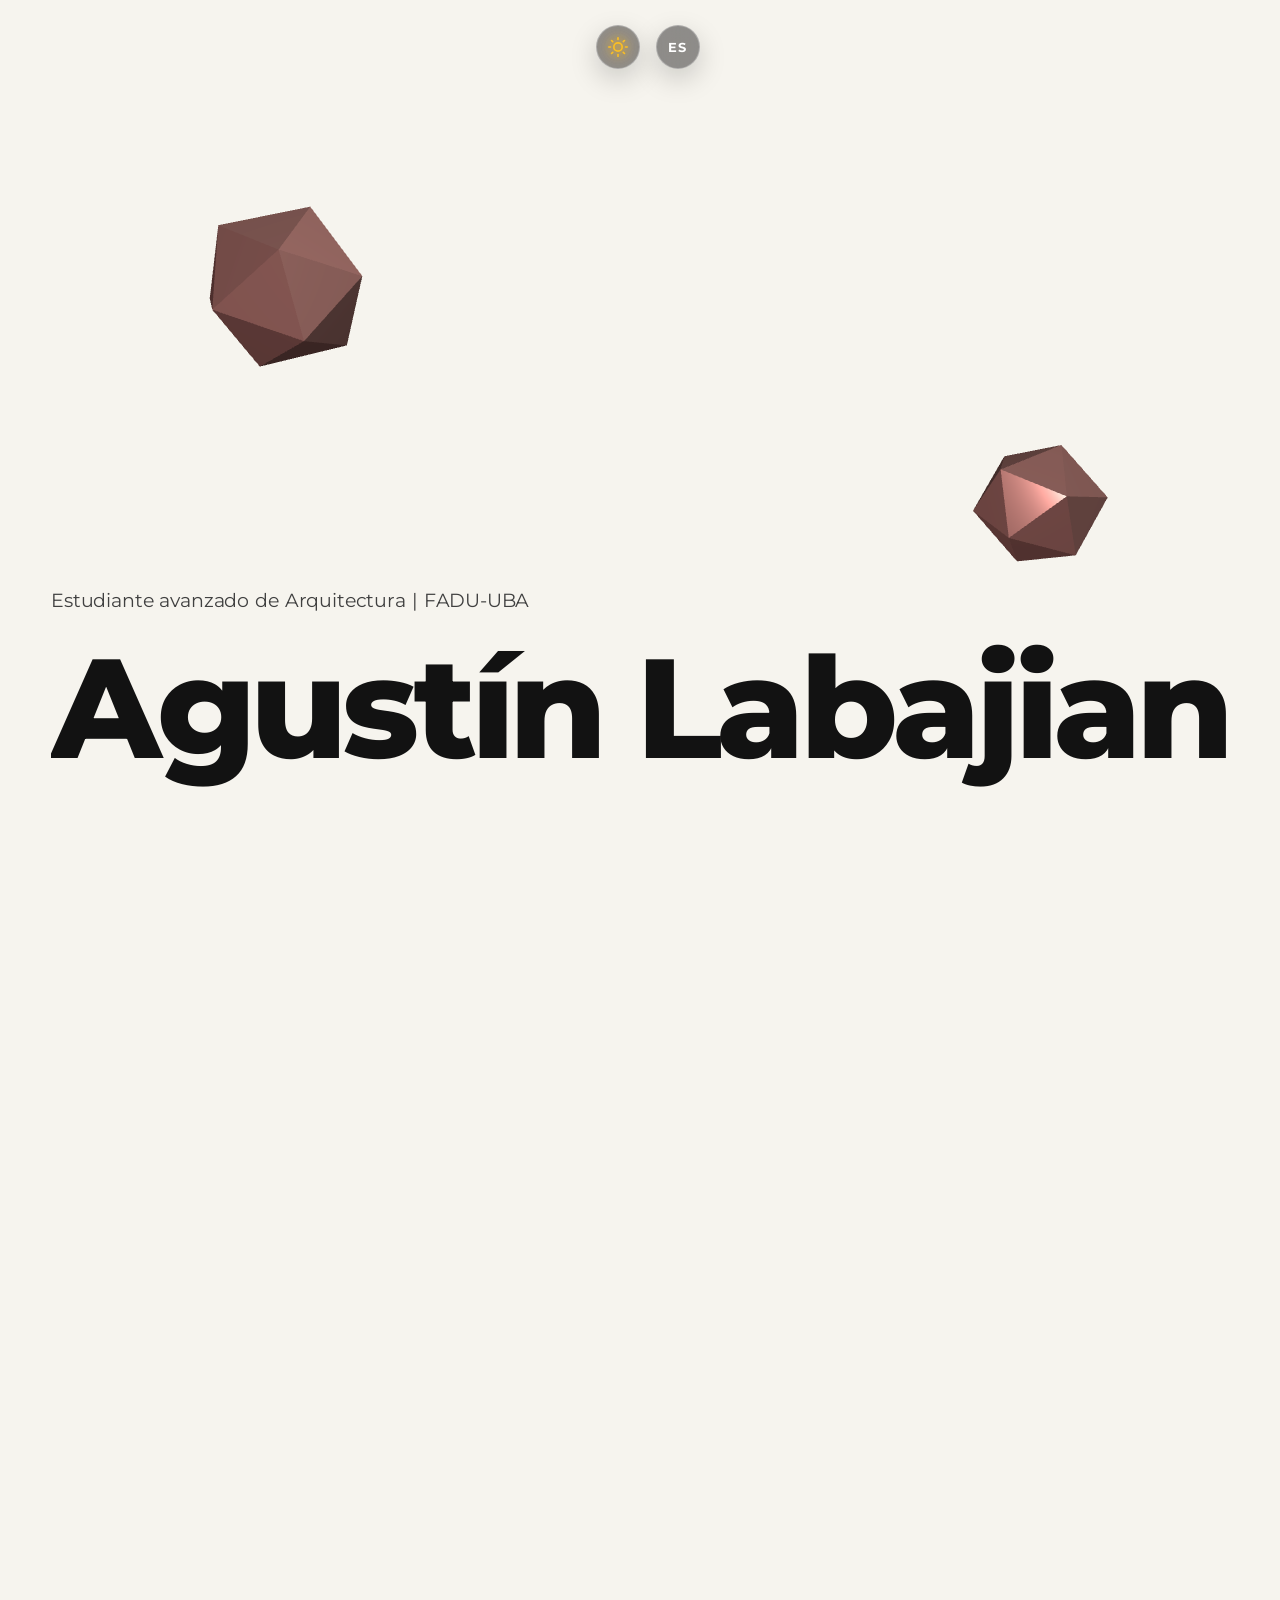
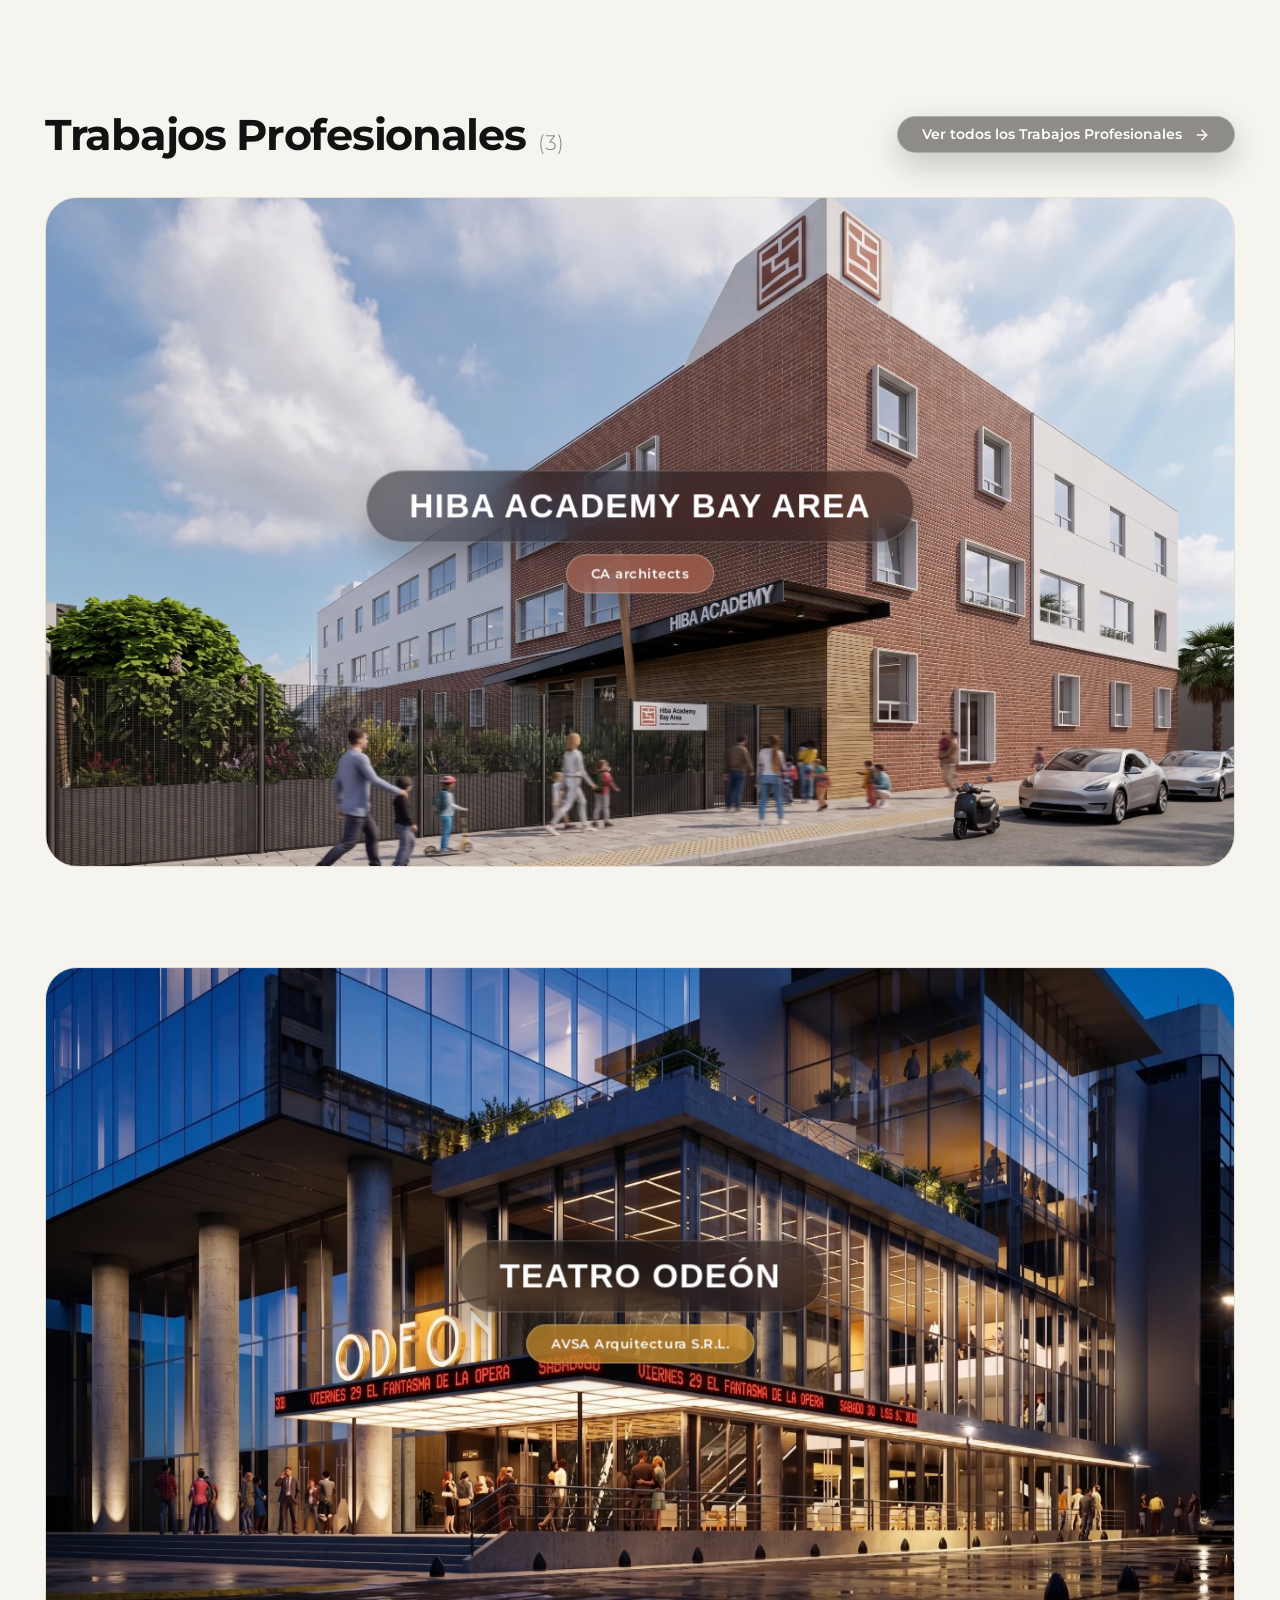
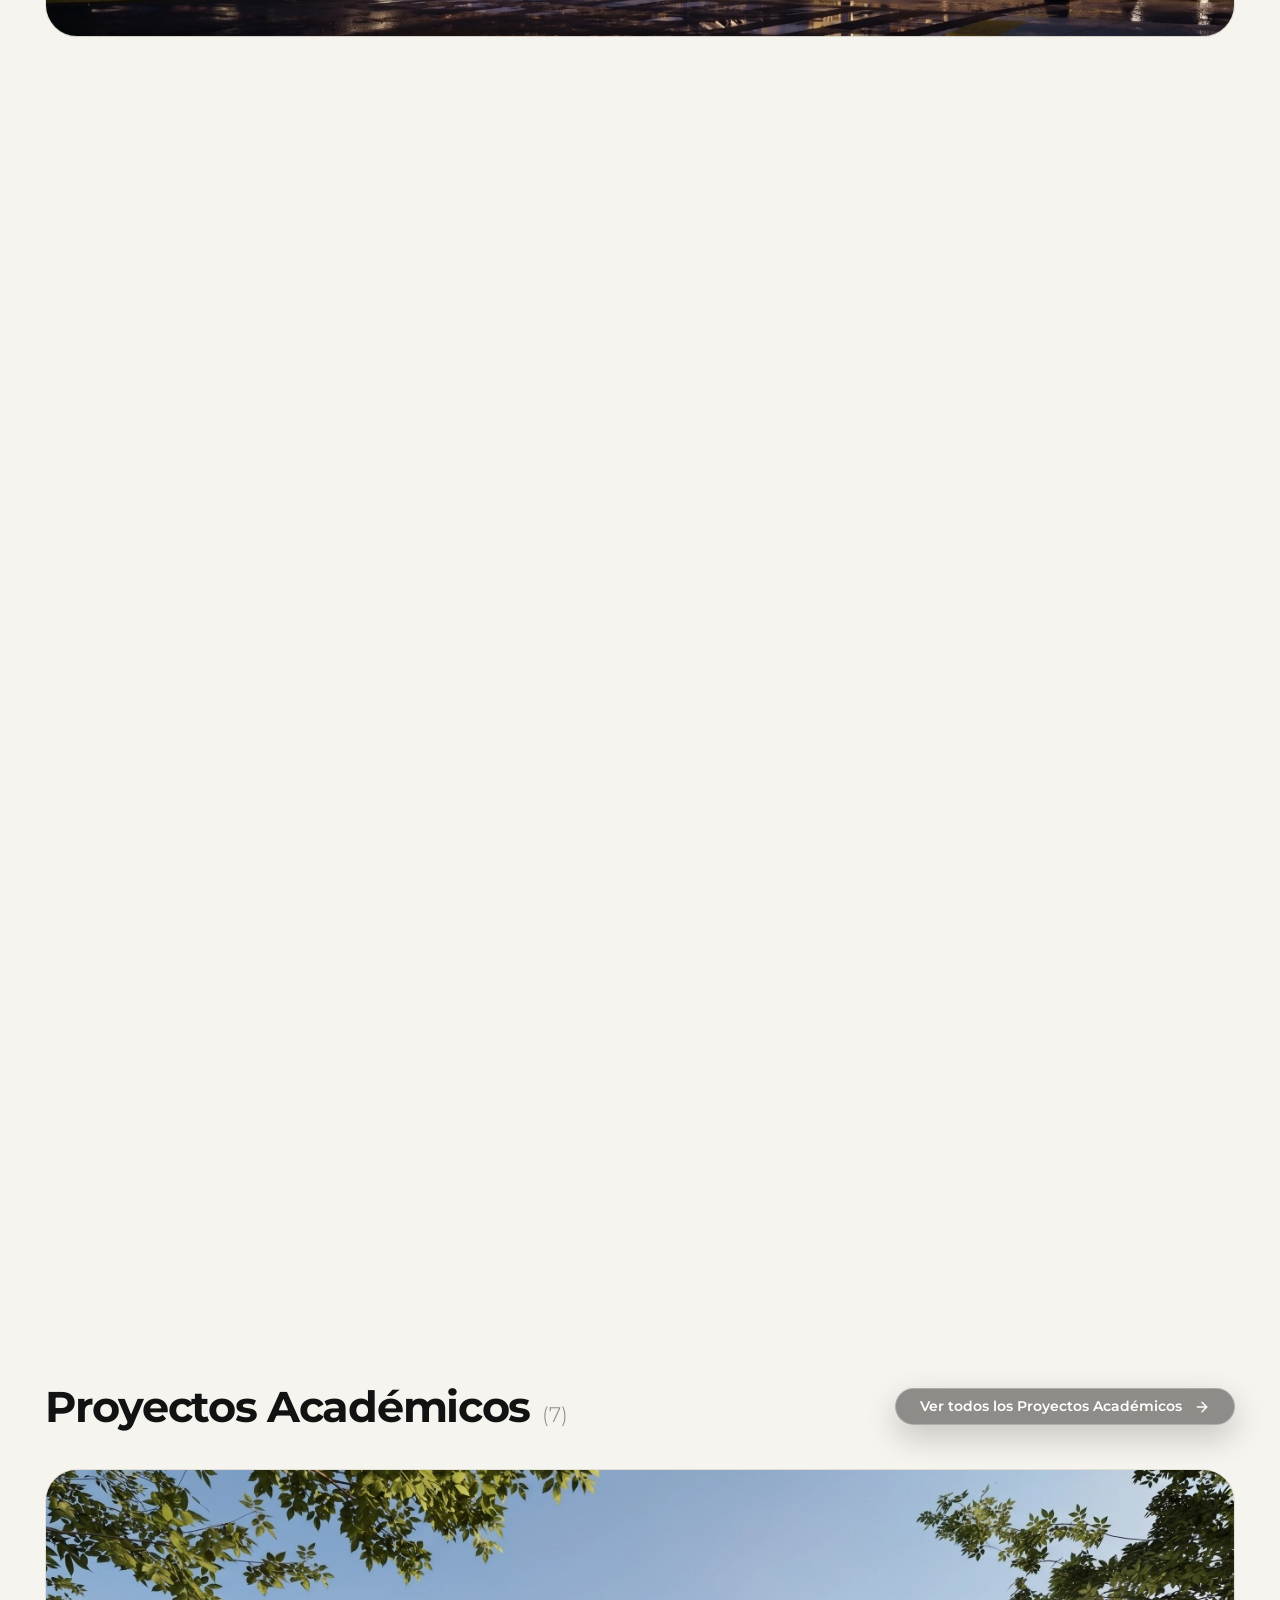
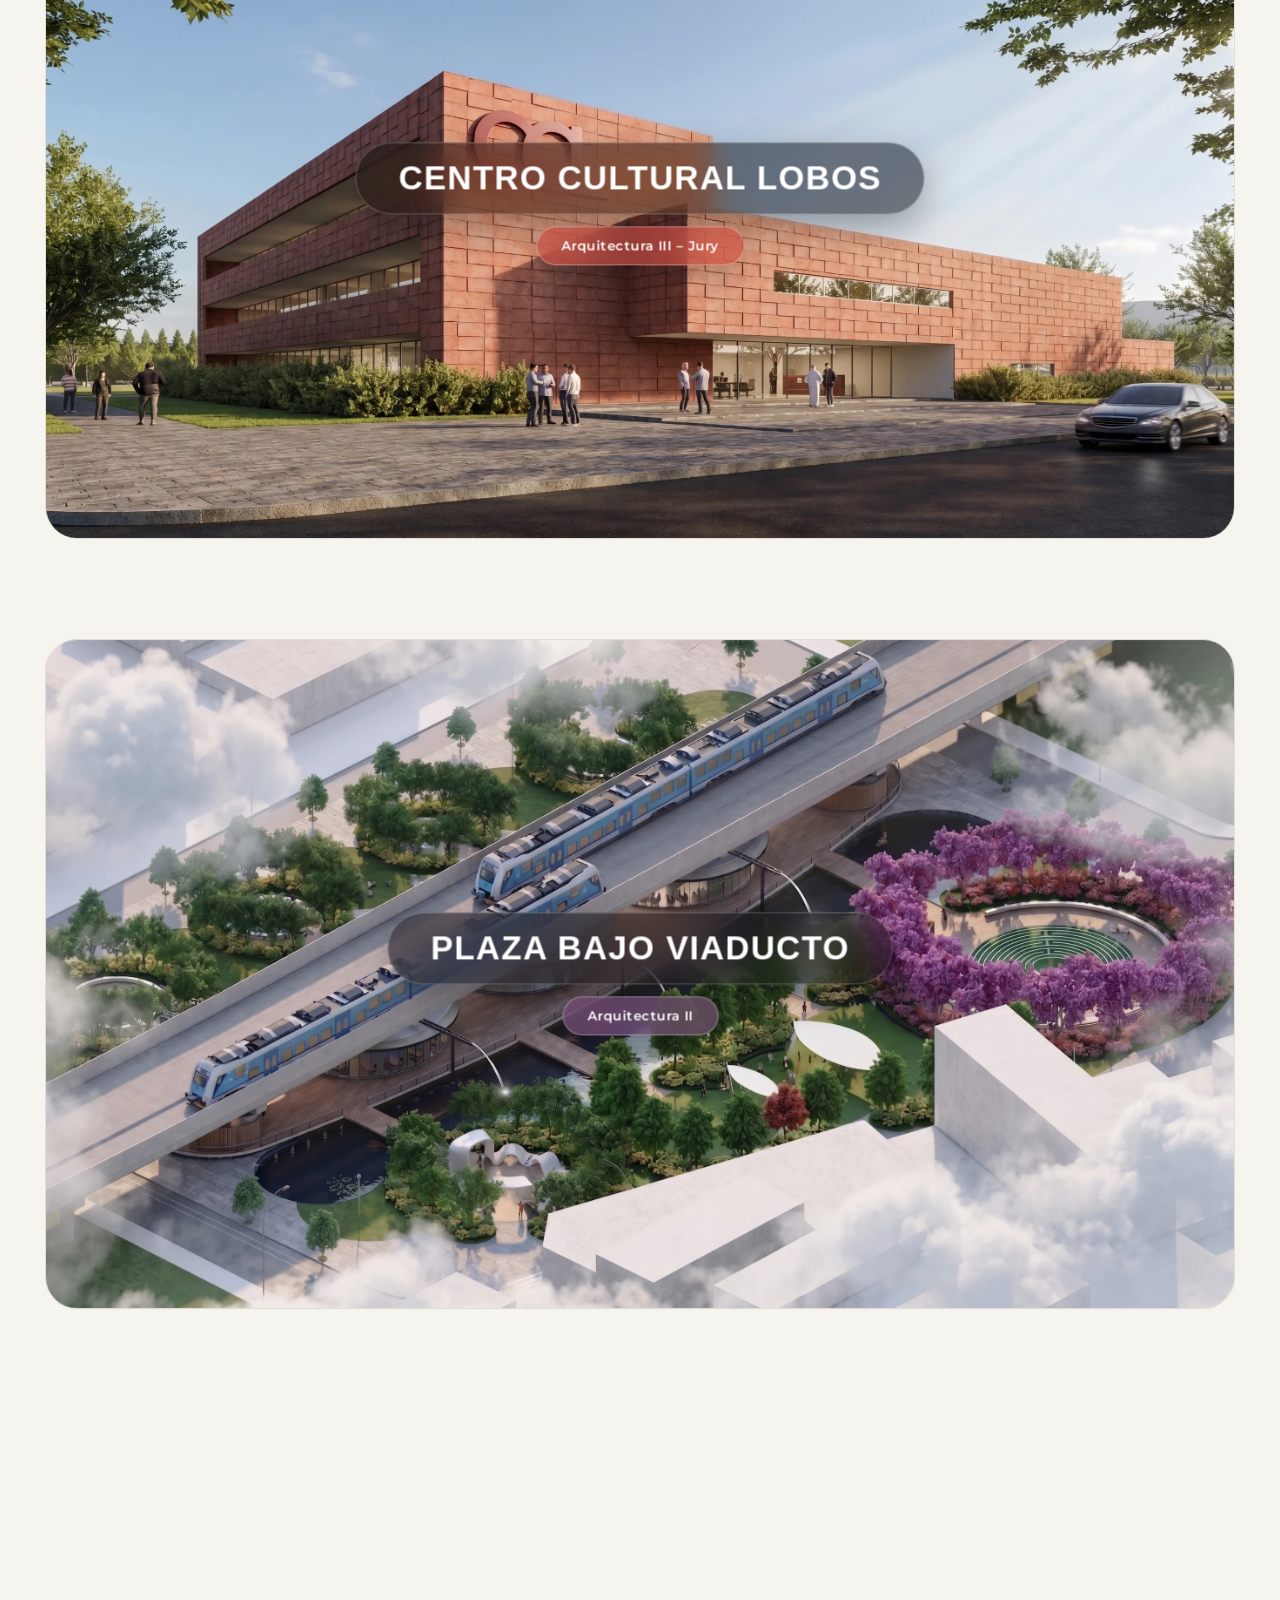
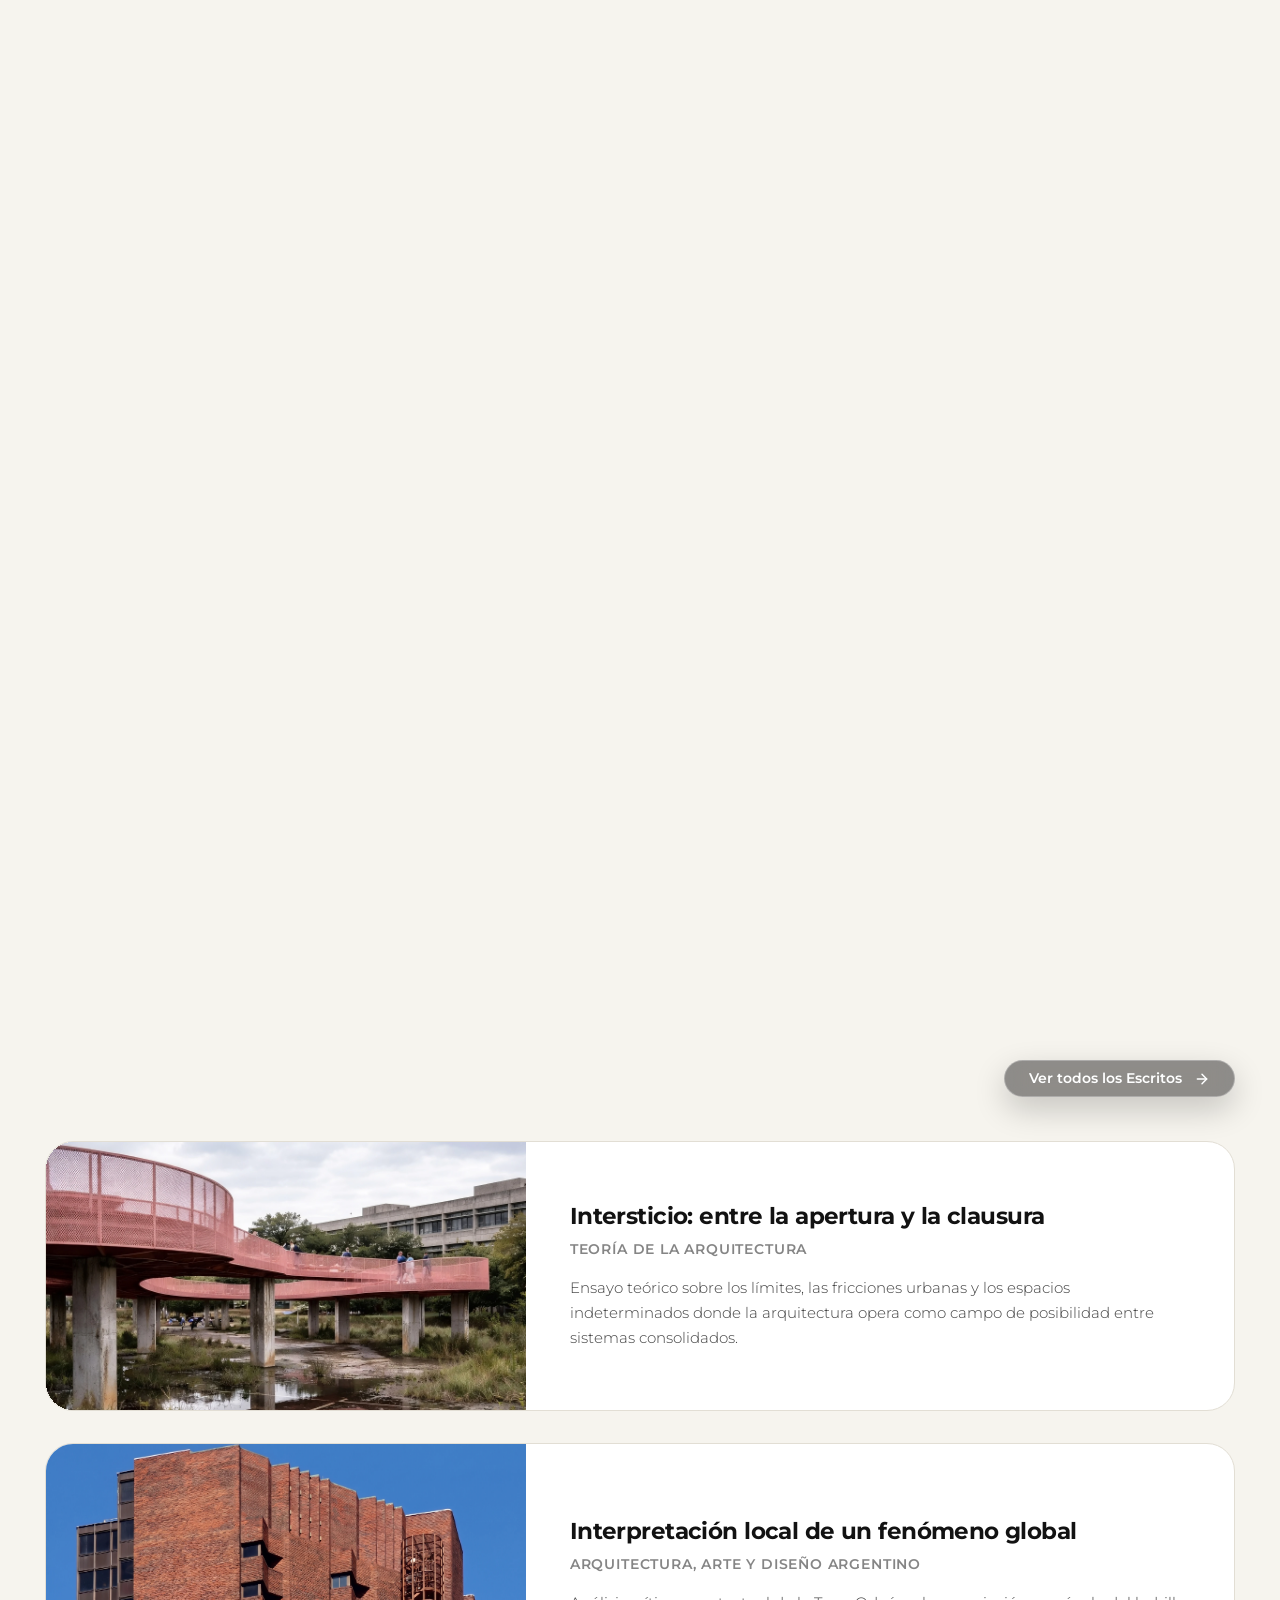
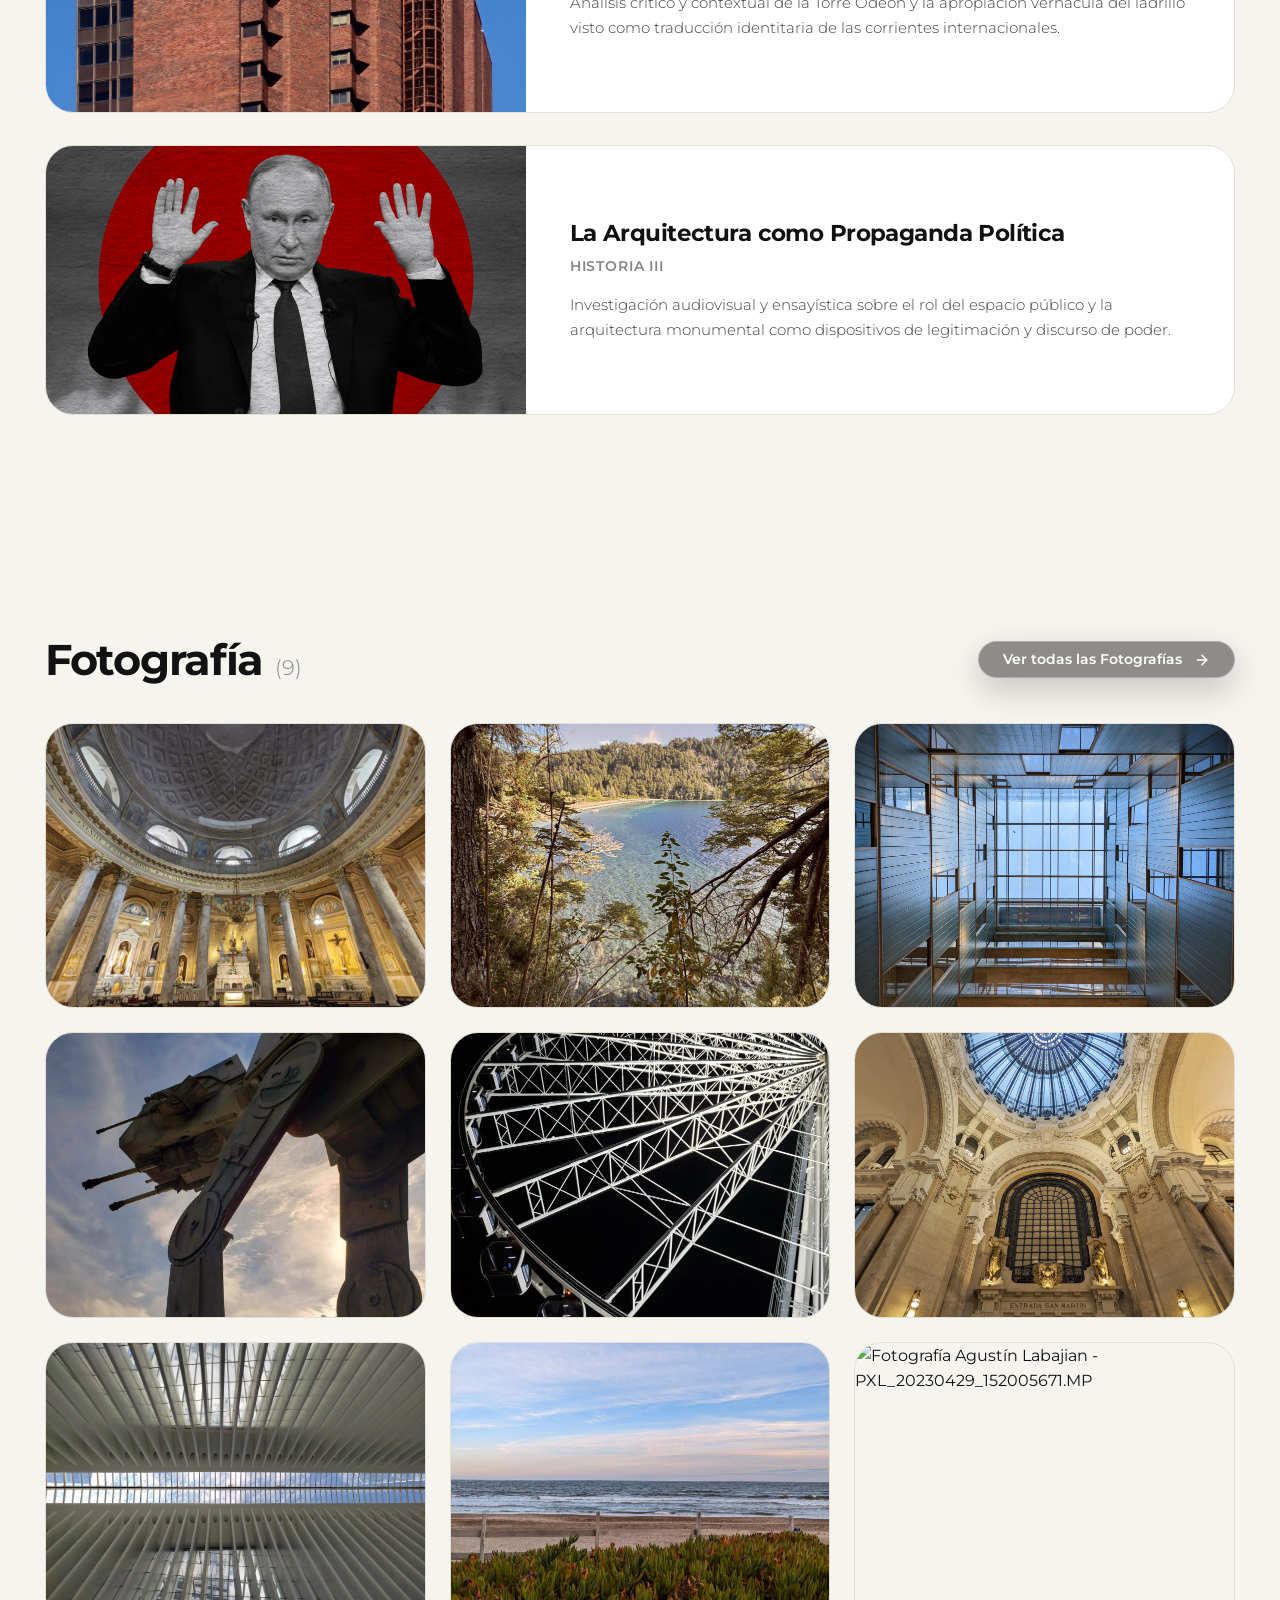
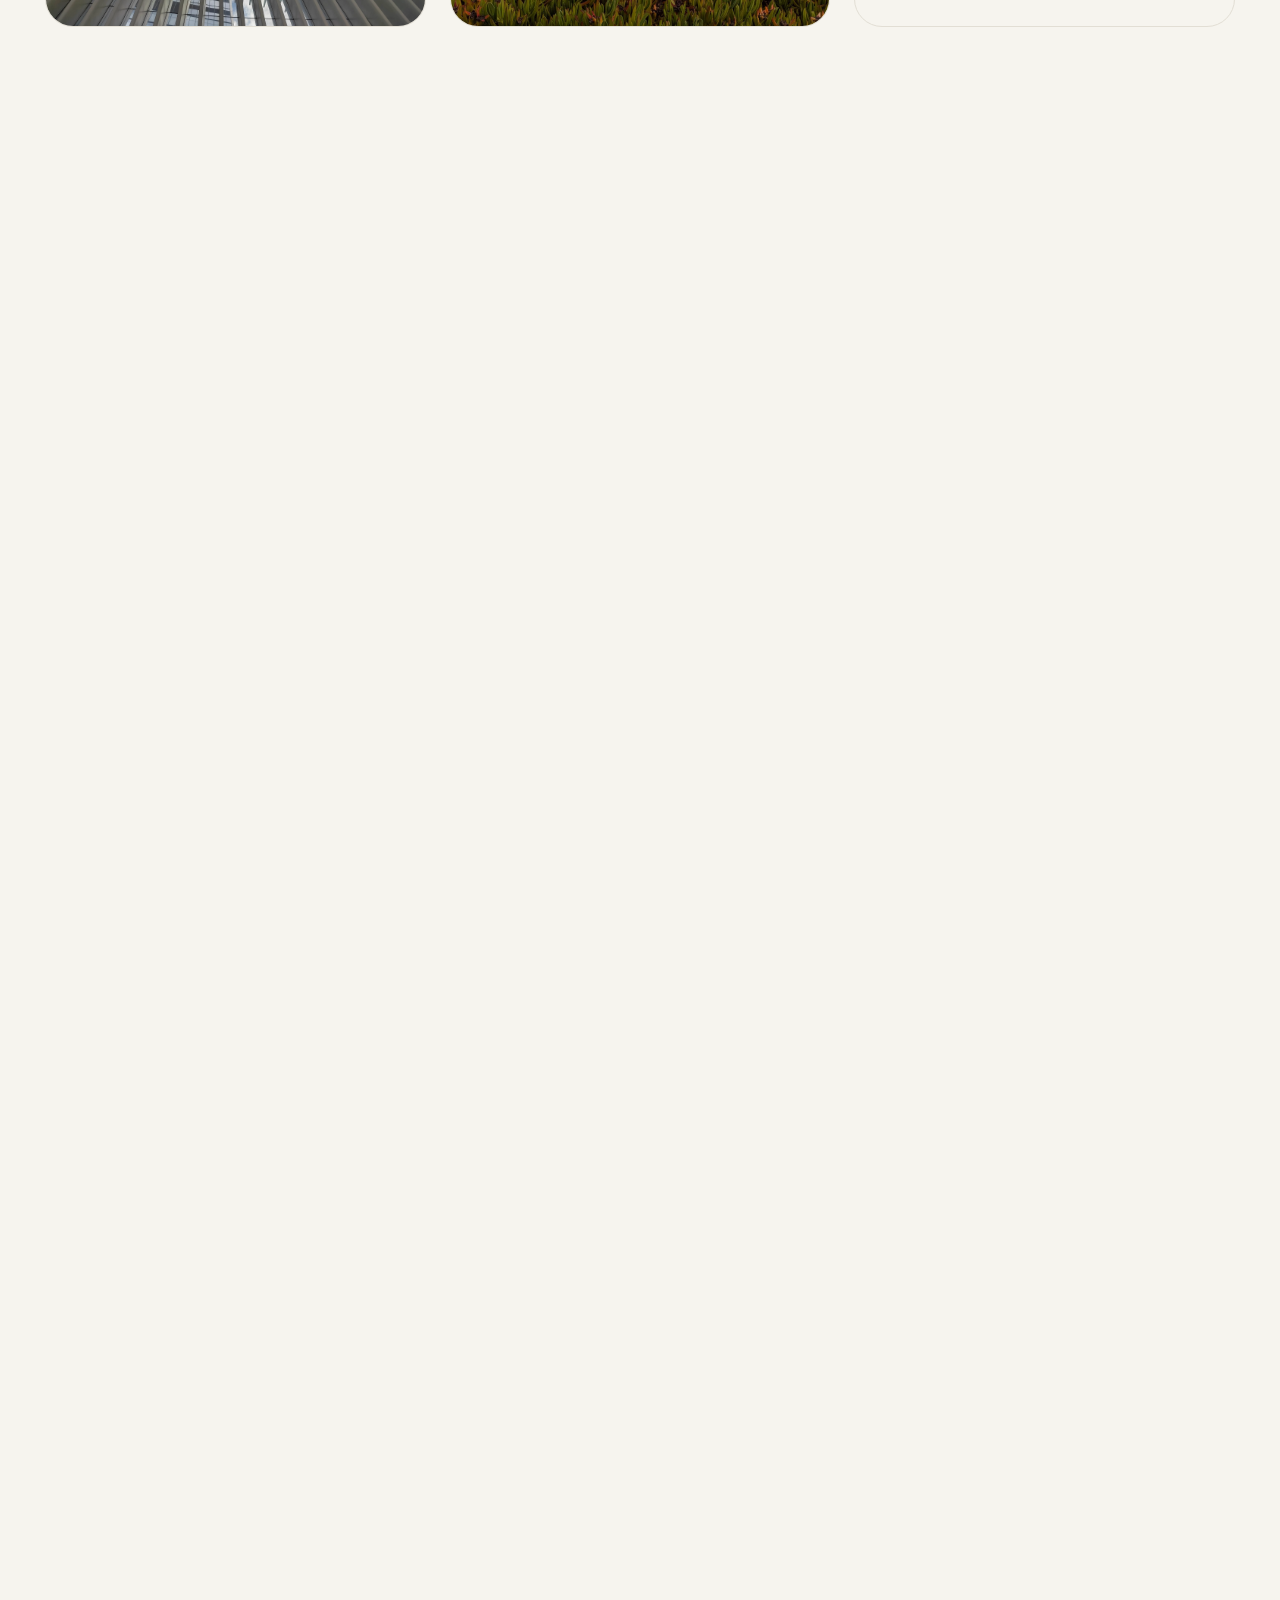
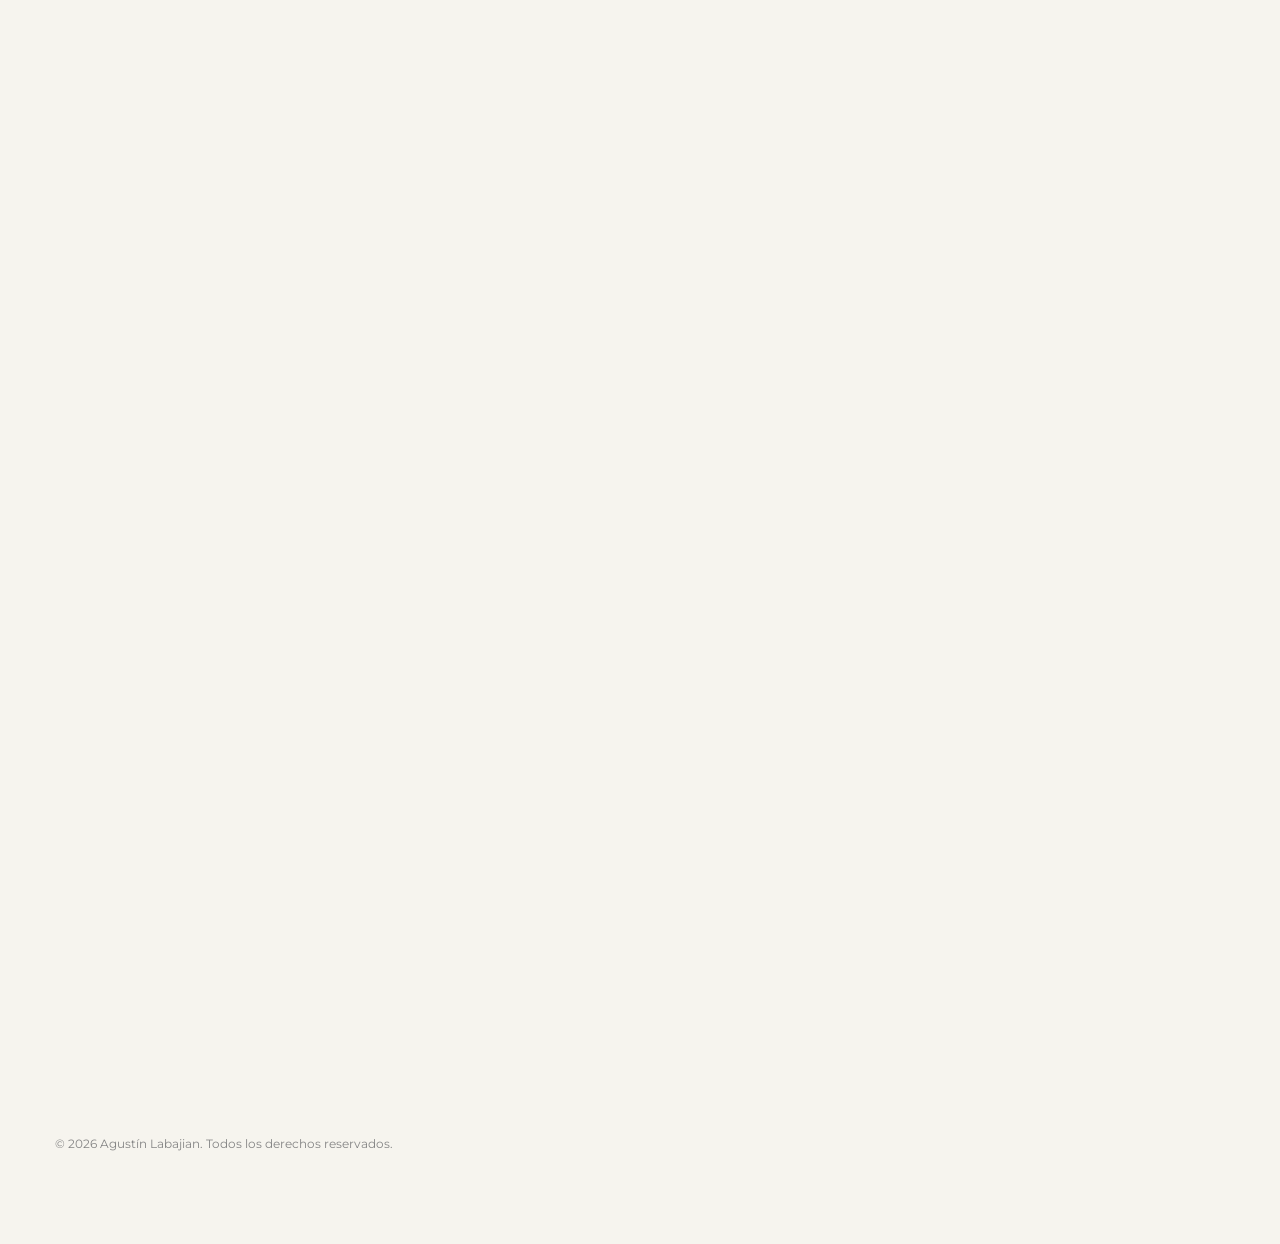
==== commit 7e692f77: "Actualizar anios a 2025-2026 y mostrar Estudio en tarjetas de Trabajos Profesionales" ====
--- a/index.html
+++ b/index.html
@@ -216,7 +216,7 @@
               <img class="card-img" src="assets/trabajos profesionales/hiba academy bay area/00_portada.webp" alt="HIBA Academy Bay Area">
               <div class="card-overlay-info">
                 <h3 class="card-title" data-i18n="profHibaTitle">HIBA Academy Bay Area</h3>
-                <span class="card-category" data-i18n="profHibaCat">Educativo</span>
+                <span class="card-category" data-i18n="profHibaStudio">CA architects</span>
               </div>
             </div>
           </article>
@@ -227,7 +227,7 @@
               <img class="card-img" src="assets/trabajos profesionales/international school of san francisco/00_portada.webp" alt="International School of San Francisco">
               <div class="card-overlay-info">
                 <h3 class="card-title" data-i18n="profIssfTitle">International School of San Francisco</h3>
-                <span class="card-category" data-i18n="profIssfCat">Educativo</span>
+                <span class="card-category" data-i18n="profIssfStudio">CA architects</span>
               </div>
             </div>
           </article>
@@ -238,7 +238,7 @@
               <img class="card-img" src="assets/trabajos profesionales/teatro odeon/00_portada.webp" alt="Teatro Odeón">
               <div class="card-overlay-info">
                 <h3 class="card-title" data-i18n="profOdeonTitle">Teatro Odeón</h3>
-                <span class="card-category" data-i18n="profOdeonCat">Cultural</span>
+                <span class="card-category" data-i18n="profOdeonStudio">AVSA Arquitectura S.R.L.</span>
               </div>
             </div>
           </article>
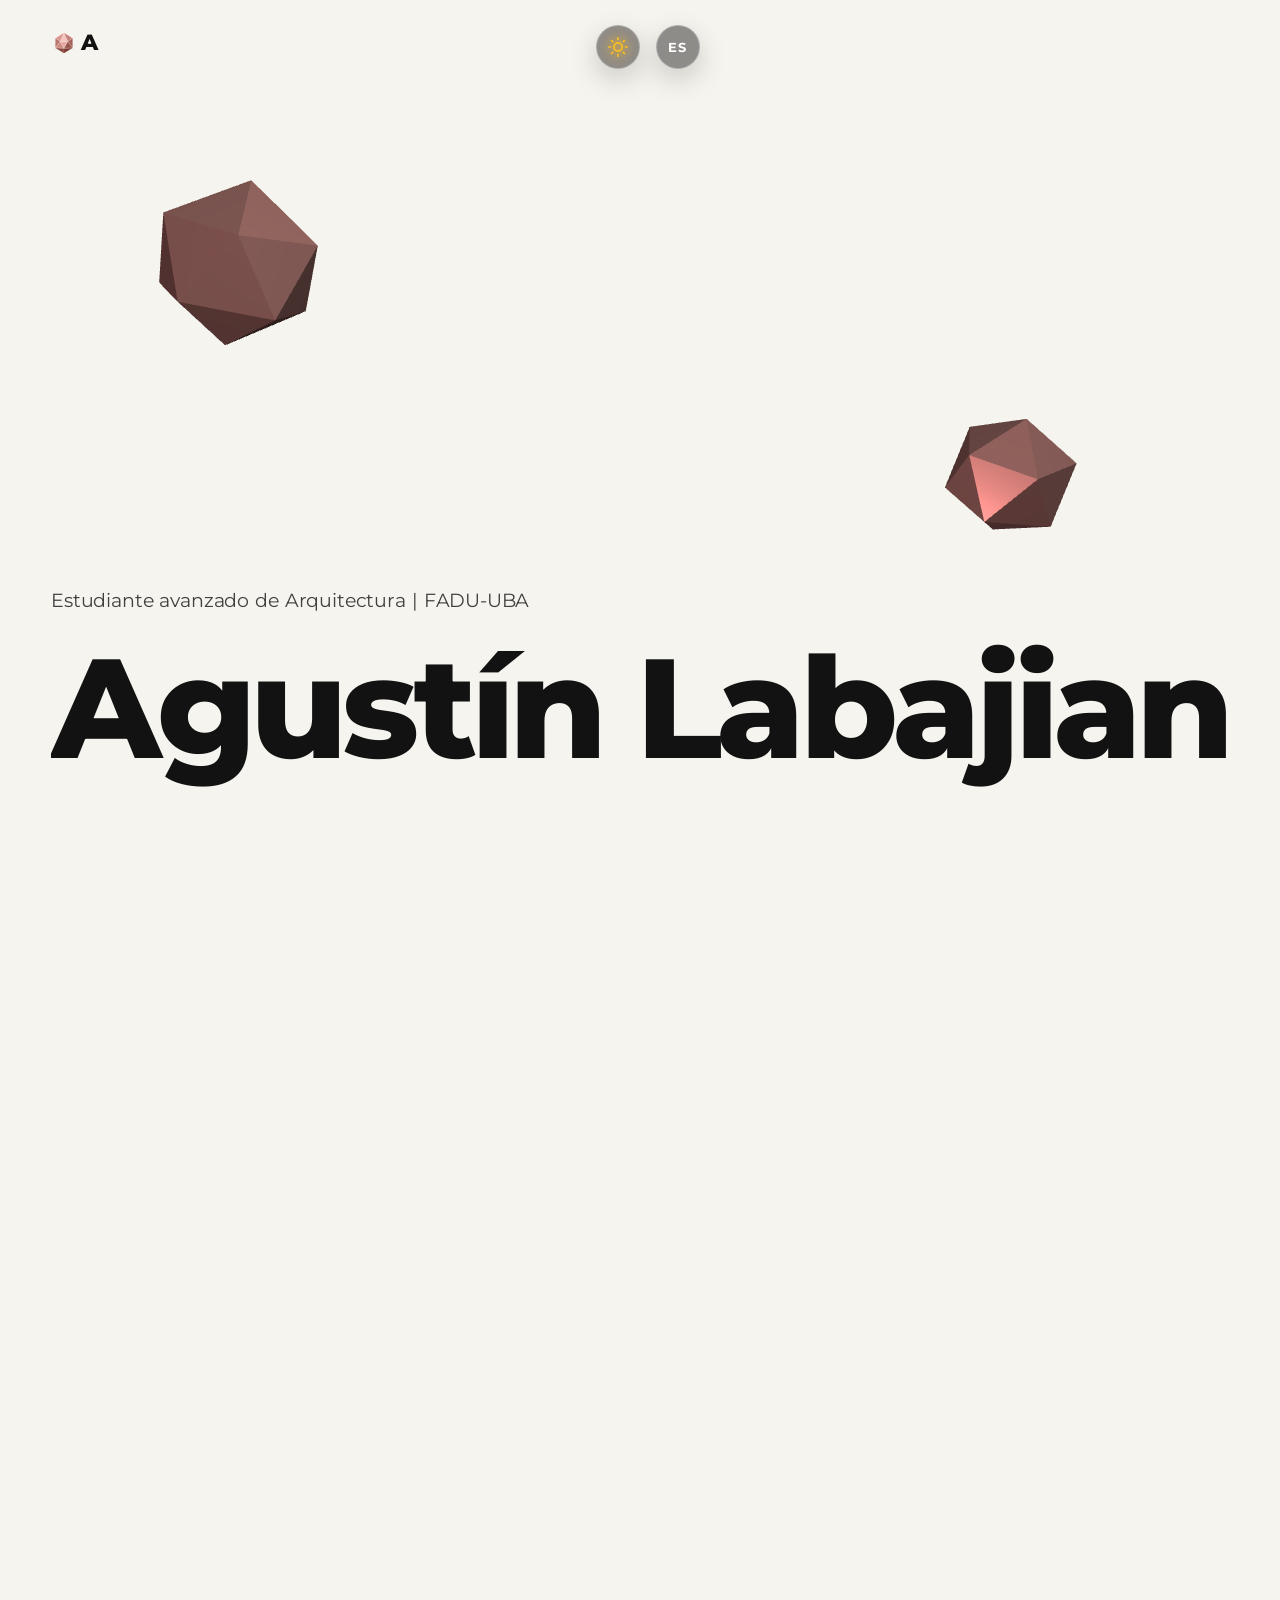
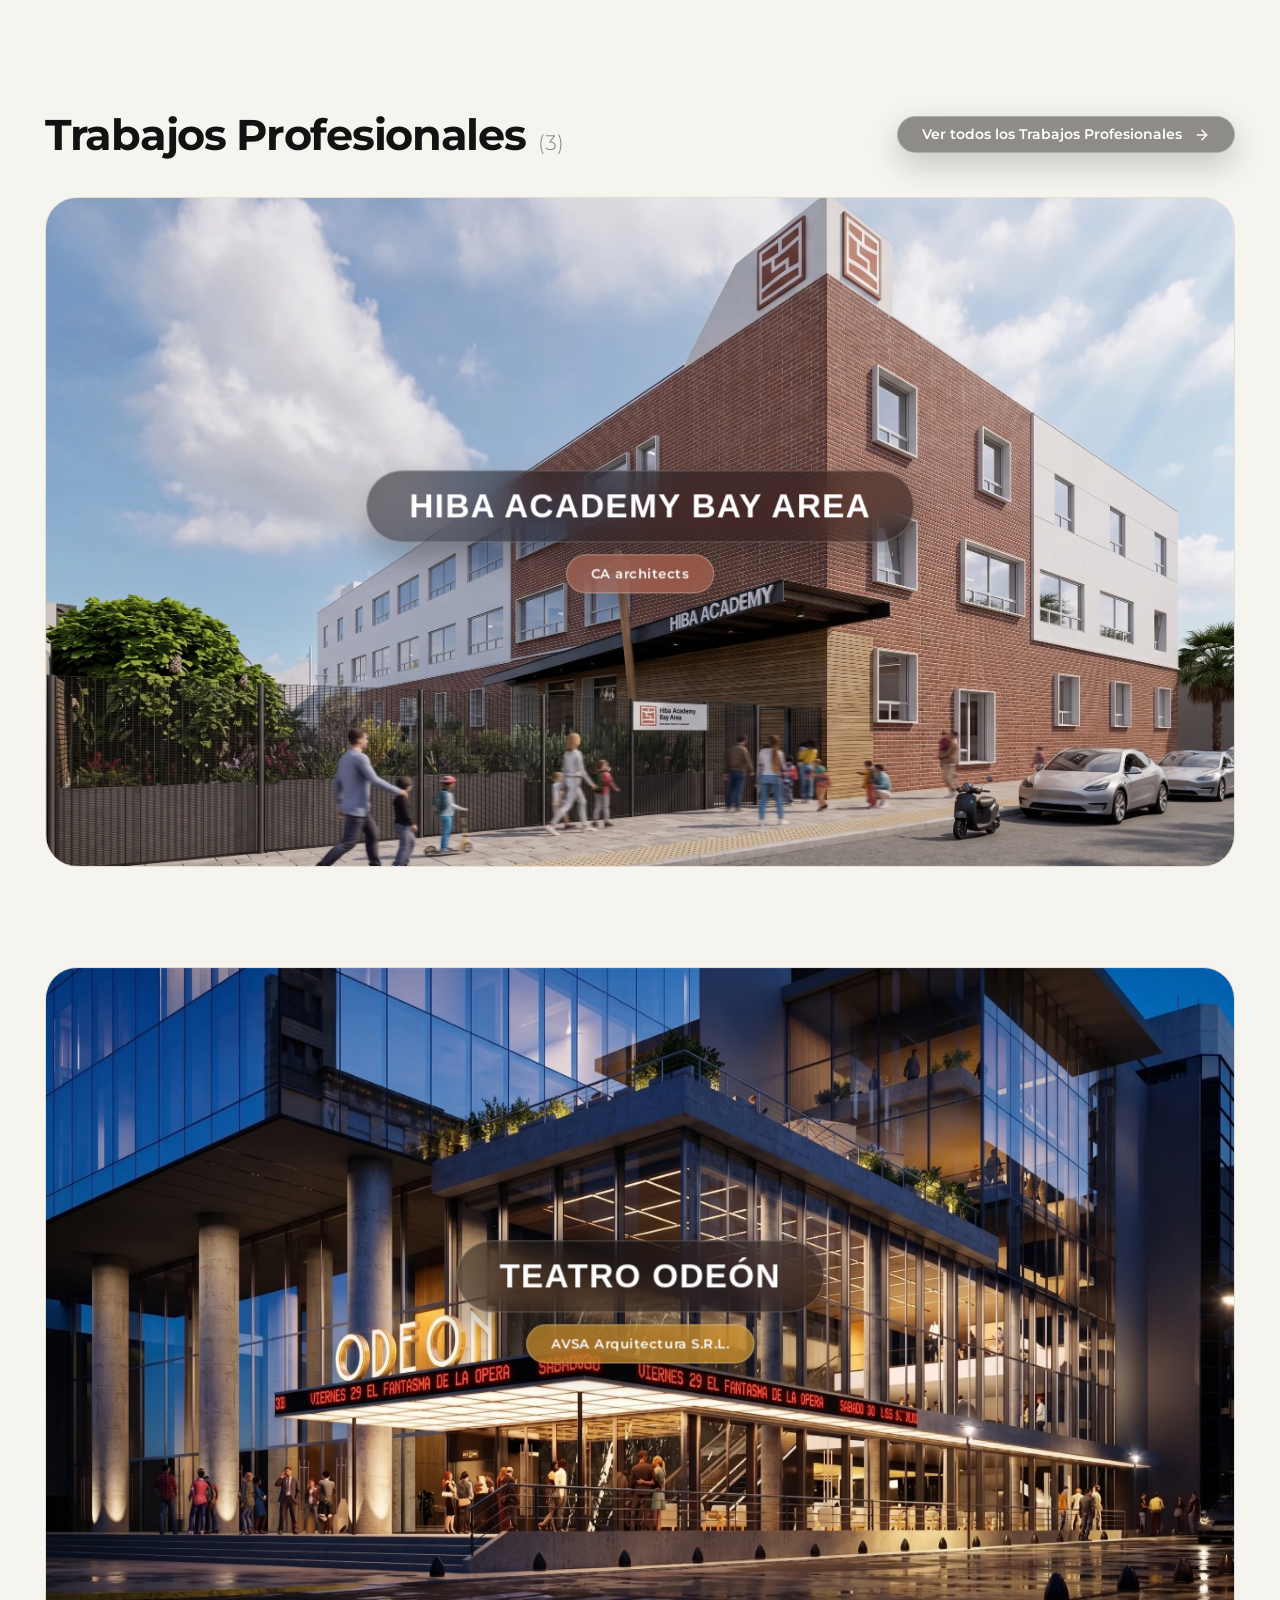
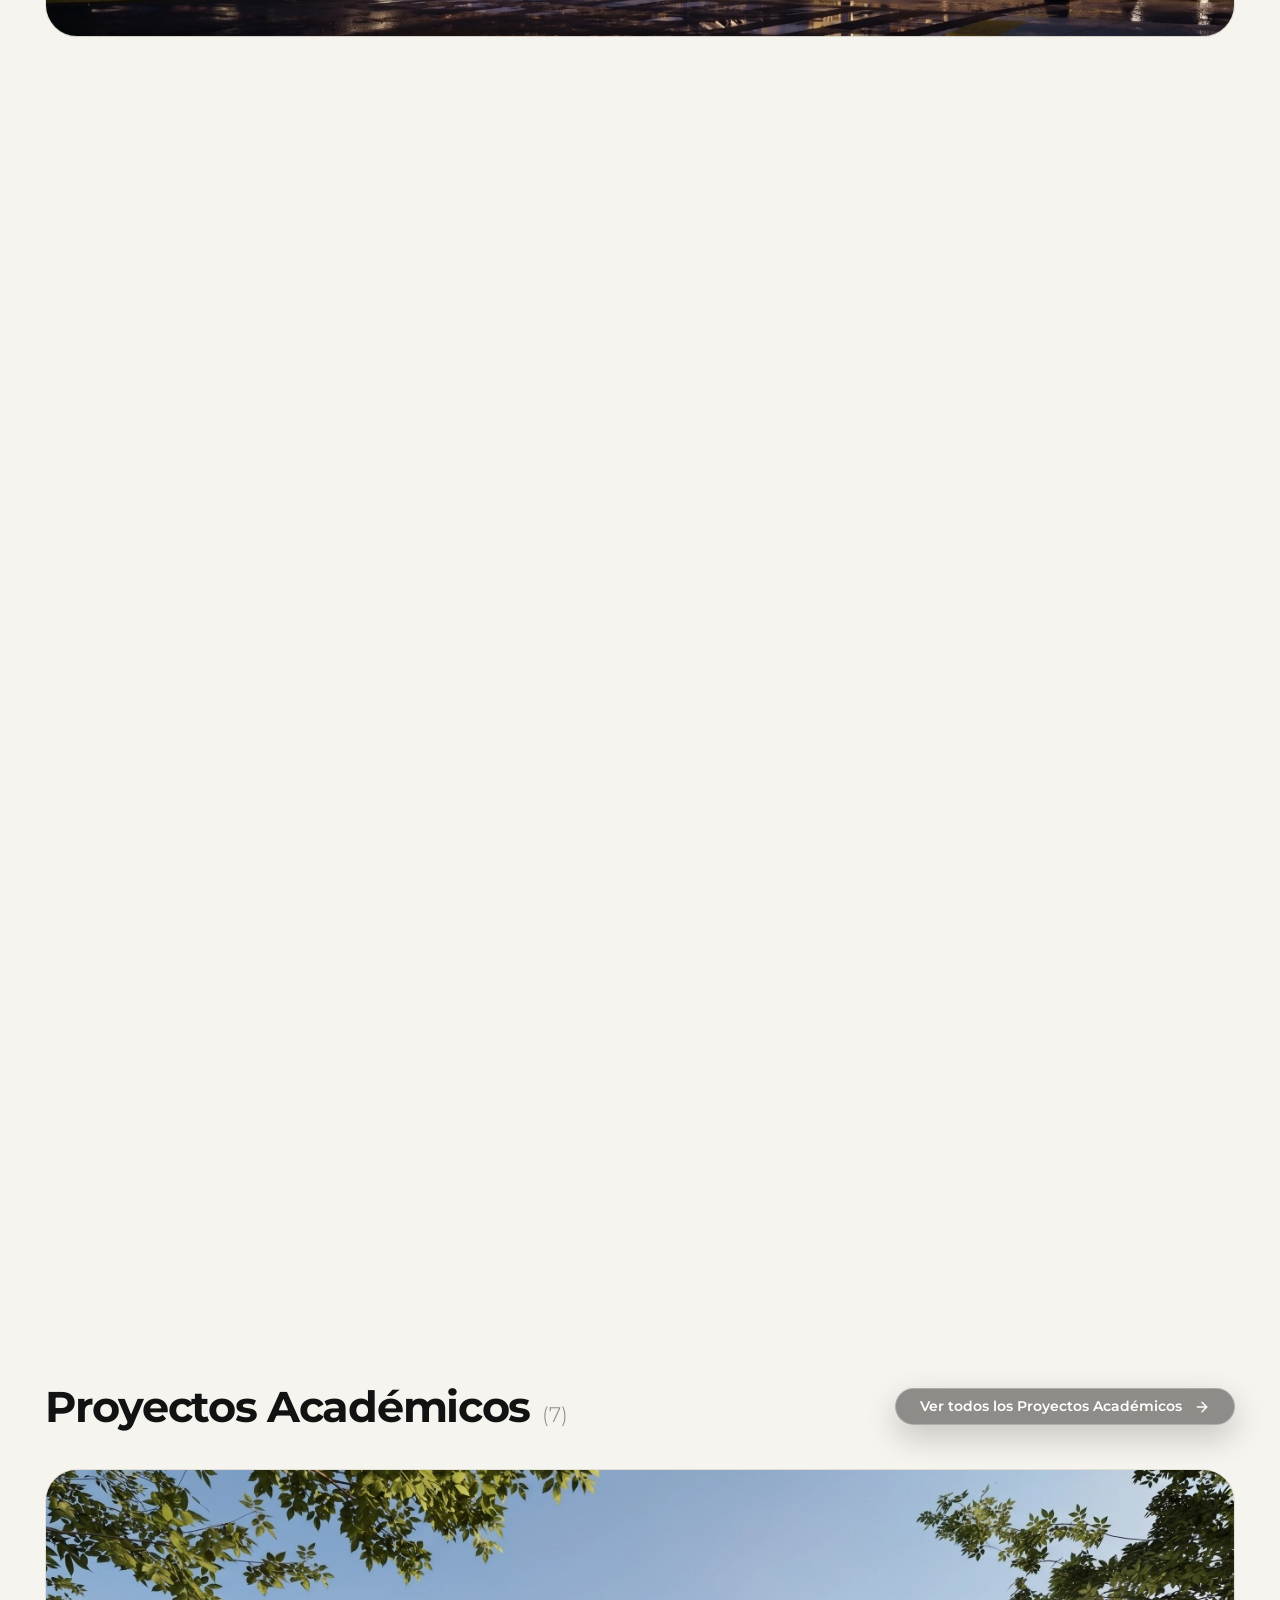
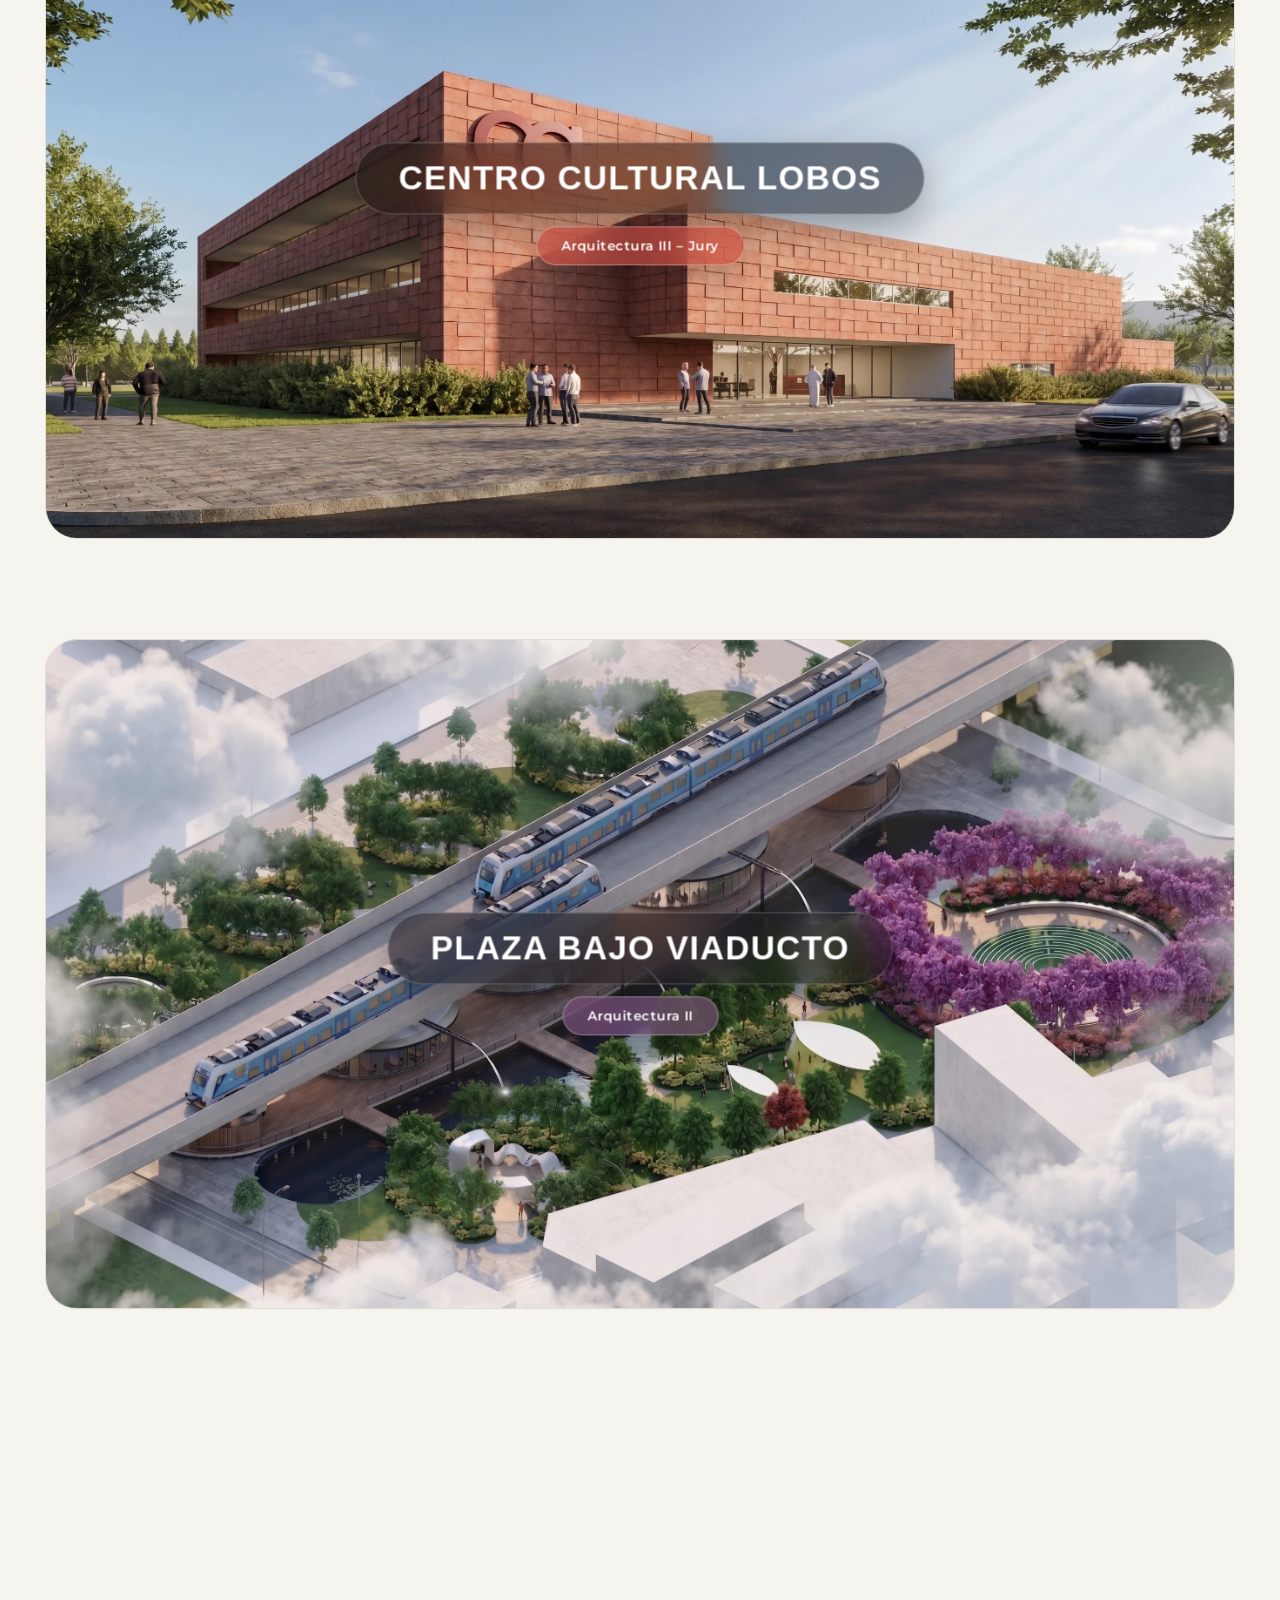
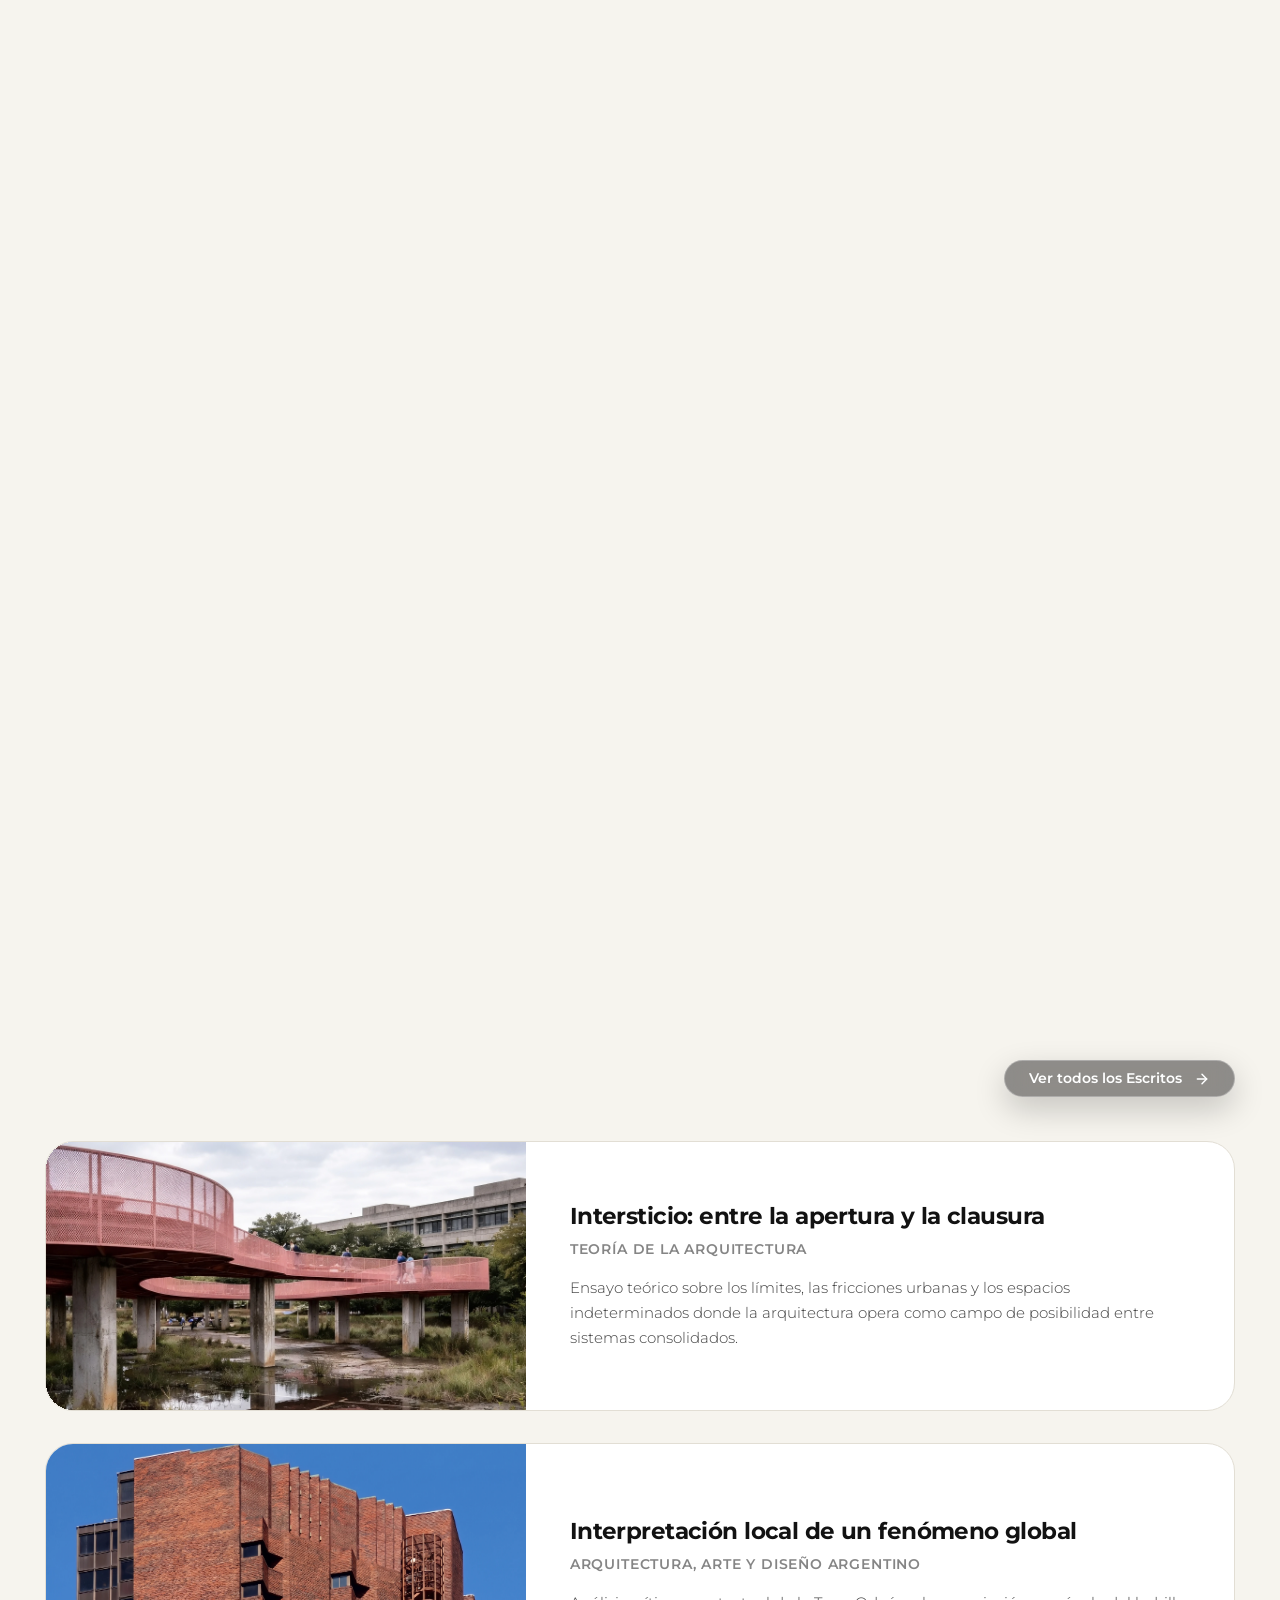
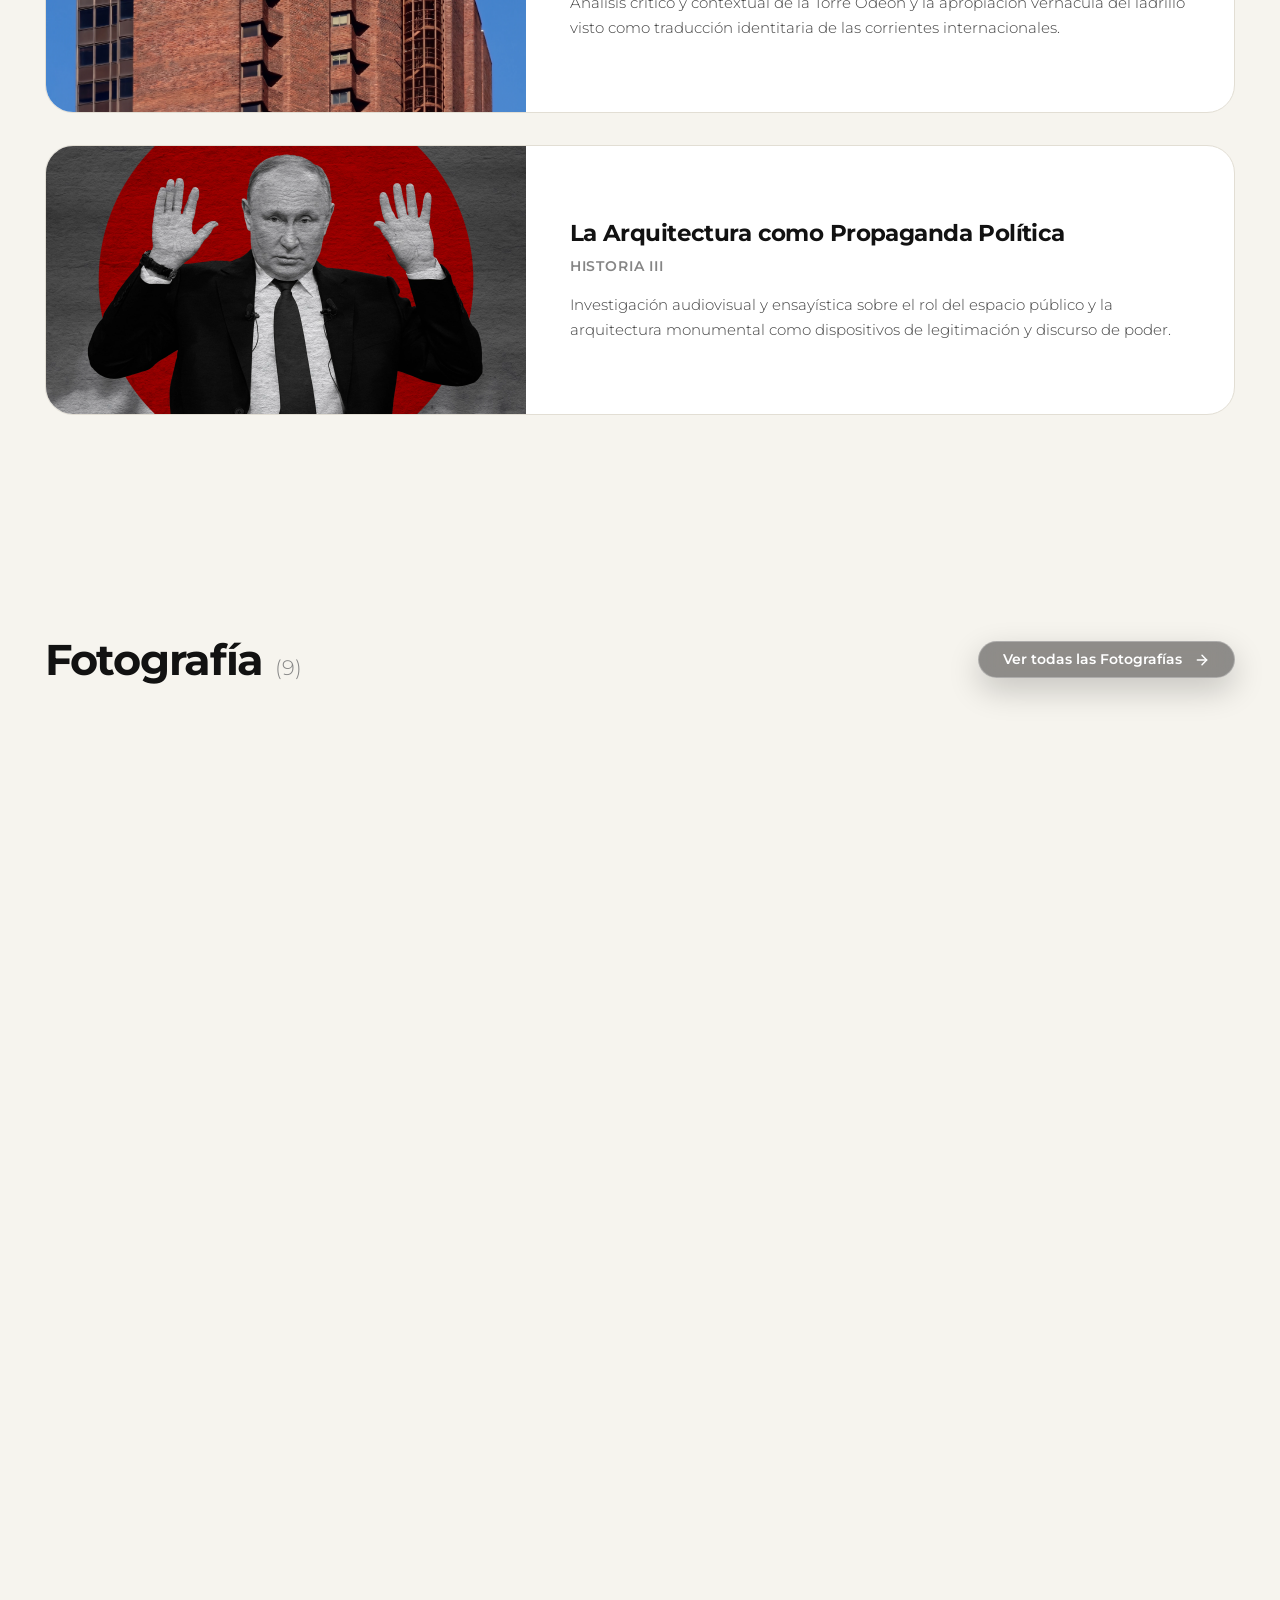
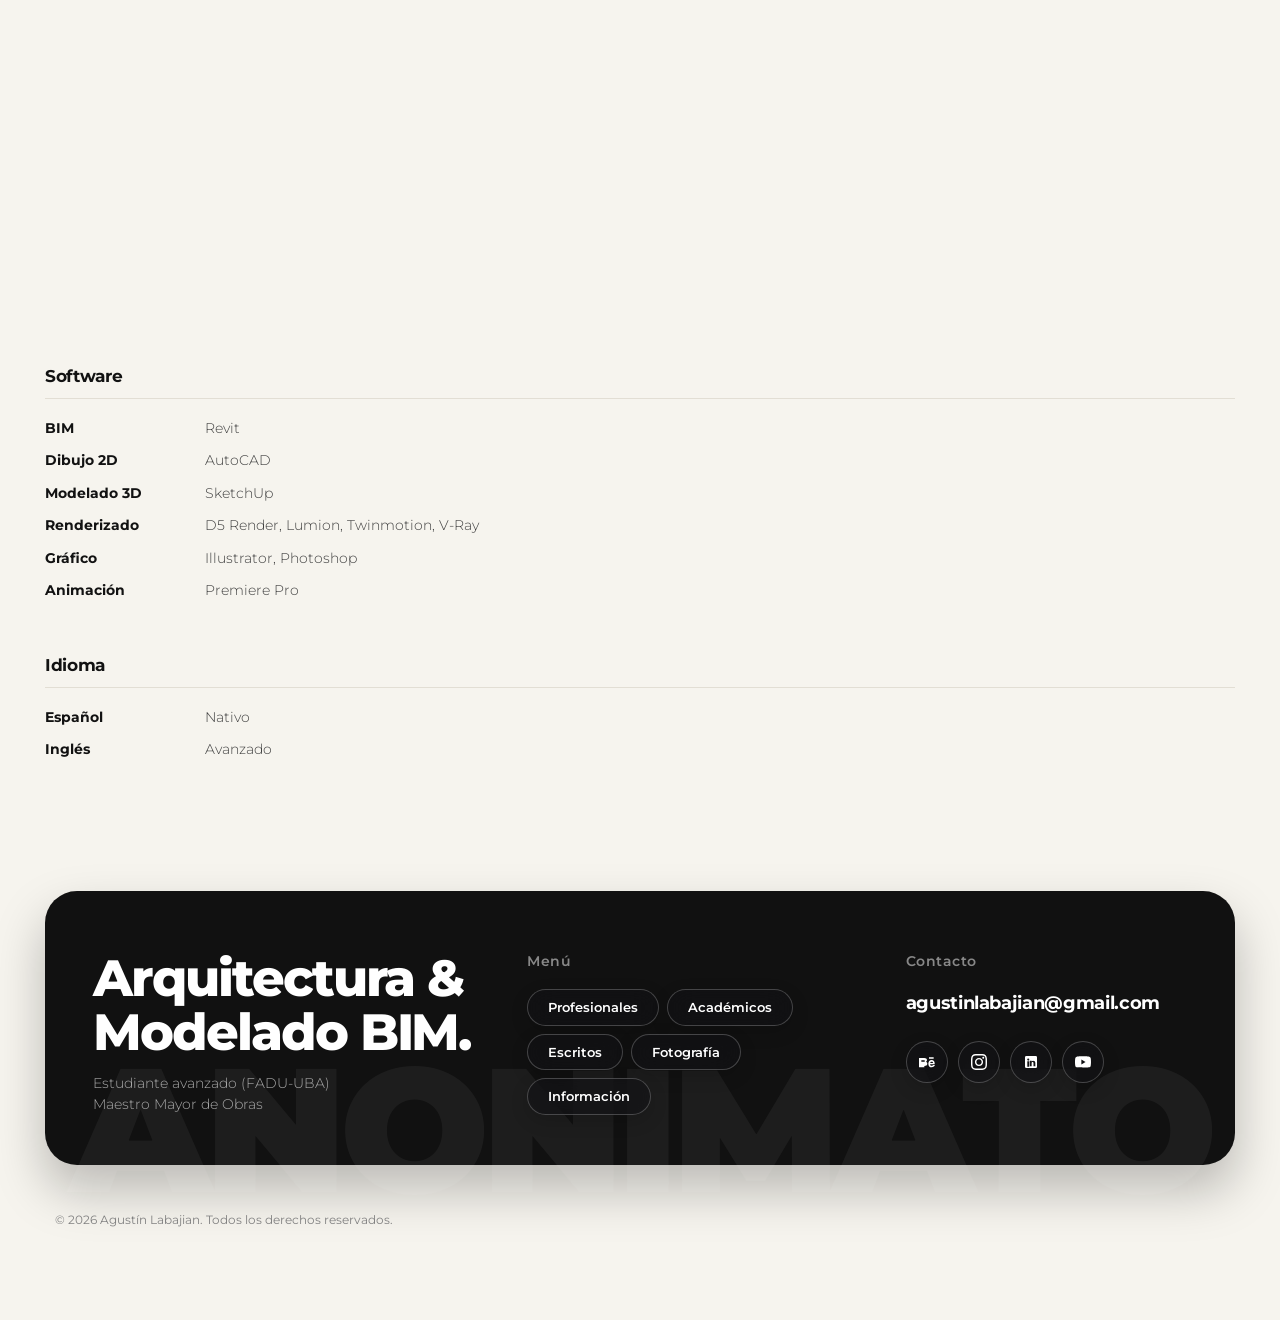
==== commit 11f1c419: "Actualizar foto de perfil con cache-busting, fechas de educacion/experiencia y anadir Festival Arch " ====
--- a/index.html
+++ b/index.html
@@ -395,7 +395,7 @@
             <div class="cv-title-sub" data-i18n="cvRoleTitle">Maestro Mayor de Obras</div>
             <div class="cv-profile-row">
               <div class="cv-photo-wrapper">
-                <img src="assets/foto de perfil.webp" alt="Agustín Labajian" class="cv-avatar-img">
+                <img src="assets/foto de perfil.webp?v=2" alt="Agustín Labajian" class="cv-avatar-img">
               </div>
               <p class="cv-bio" data-i18n="cvBio">
                 Estudiante avanzado de Arquitectura (FADU–UBA) y Maestro Mayor de Obras, con experiencia en modelado BIM y documentación técnica en estudios nacionales e internacionales. Manejo avanzado de Revit y fuerte interés en el área de proyecto y representación arquitectónica.
@@ -430,7 +430,7 @@
           <div class="cv-item">
             <div class="cv-item-header">
               <span class="cv-item-role"><span data-i18n="cvEdu1Degree">Arquitectura</span> <span class="cv-item-status" data-i18n="cvEdu1Status">— en curso (2 materias pendientes)</span></span>
-              <span class="cv-item-date" data-i18n="cvEduItem1Date">2021 – act.</span>
+              <span class="cv-item-date" data-i18n="cvEduItem1Date">2021 – act</span>
             </div>
             <div class="cv-item-subline">
               <span class="cv-item-company" data-i18n="cvEdu1School">Universidad de Buenos Aires</span>
@@ -458,11 +458,22 @@
         <div class="cv-block">
           <div class="cv-section-h3" data-i18n="cvExpHead">Experiencia Laboral</div>
 
-          <!-- 1. MODELADOR BIM JUNIOR -->
+          <!-- 1. MODELADOR BIM SEMI SENIOR -->
+          <div class="cv-item">
+            <div class="cv-item-header">
+              <span class="cv-item-role" data-i18n="exp0Role">Modelador BIM Semi Senior</span>
+              <span class="cv-item-date" data-i18n="exp0Date">nov 2026 – act</span>
+            </div>
+            <div class="cv-item-subline">
+              <span class="cv-item-company">Festival Arch</span>
+            </div>
+          </div>
+
+          <!-- 2. MODELADOR BIM JUNIOR -->
           <div class="cv-item">
             <div class="cv-item-header">
               <span class="cv-item-role" data-i18n="exp1Role">Modelador BIM Junior</span>
-              <span class="cv-item-date" data-i18n="exp1Date">feb 2025 – act.</span>
+              <span class="cv-item-date" data-i18n="exp1Date">feb 25 – oct. 26</span>
             </div>
             <div class="cv-item-subline">
               <span class="cv-item-company">CA architects</span>
--- a/styles.css
+++ b/styles.css
@@ -1047,6 +1047,36 @@
   margin: 0;
 }
 
+.section-header-row,
+.section-header-row *,
+.section-header-row *::before,
+.section-header-row *::after,
+.section-title,
+.section-title *,
+.section-title *::before,
+.section-title *::after,
+.section-count,
+.section-count *::before,
+.section-count *::after,
+.explore-all-btn,
+.explore-all-btn *,
+.explore-all-btn::before,
+.explore-all-btn::after,
+.apm-header,
+.apm-header *,
+.apm-header *::before,
+.apm-header *::after,
+.apm-title,
+.apm-title *,
+.apm-count,
+.apm-count *,
+.apm-filter-btn,
+.apm-filter-btn *,
+.apm-filter-btn::before,
+.apm-filter-btn::after {
+  cursor: none !important;
+}
+
 .section-title {
   font-family: var(--font-main);
   font-size: clamp(1.8rem, 3.4vw, 2.7rem);
@@ -1152,6 +1182,12 @@
   }
 }
 
+.photo-mosaic-grid,
+.photo-grid-full {
+  content-visibility: auto;
+  contain-intrinsic-size: 300px 900px;
+}
+
 .photo-card {
   position: relative;
   width: 100%;
@@ -1162,6 +1198,10 @@
   border: 1px solid var(--border-color);
   cursor: none !important; /* Sacamos el icono de la mano en fotografías */
   transition: transform 0.35s cubic-bezier(0.16, 1, 0.3, 1), box-shadow 0.35s ease;
+  content-visibility: auto;
+  contain-intrinsic-size: 300px;
+  transform: translateZ(0);
+  will-change: transform;
 }
 
 .photo-card * {
@@ -1169,7 +1209,7 @@
 }
 
 .photo-card:hover {
-  transform: translateY(-4px);
+  transform: translateY(-4px) translateZ(0);
   box-shadow: 0 16px 36px rgba(0, 0, 0, 0.15);
 }
 
@@ -1179,10 +1219,12 @@
   object-fit: cover;
   display: block;
   transition: transform 0.6s cubic-bezier(0.16, 1, 0.3, 1);
+  transform: translateZ(0);
+  will-change: transform;
 }
 
 .photo-card:hover .photo-img {
-  transform: scale(1.04);
+  transform: scale(1.04) translateZ(0);
 }
 
 .card-img-wrapper {
@@ -2643,7 +2685,7 @@
   font-family: var(--font-main);
   font-size: 0.85rem;
   font-weight: 600;
-  cursor: pointer !important;
+  cursor: none !important;
   display: inline-flex;
   align-items: center;
   justify-content: center;
@@ -2828,7 +2870,7 @@
   font-family: var(--font-main);
   font-size: 0.84rem;
   font-weight: 600;
-  cursor: pointer;
+  cursor: none !important;
   box-shadow: none !important;
   transition: all 0.25s cubic-bezier(0.16, 1, 0.3, 1);
   overflow: hidden;
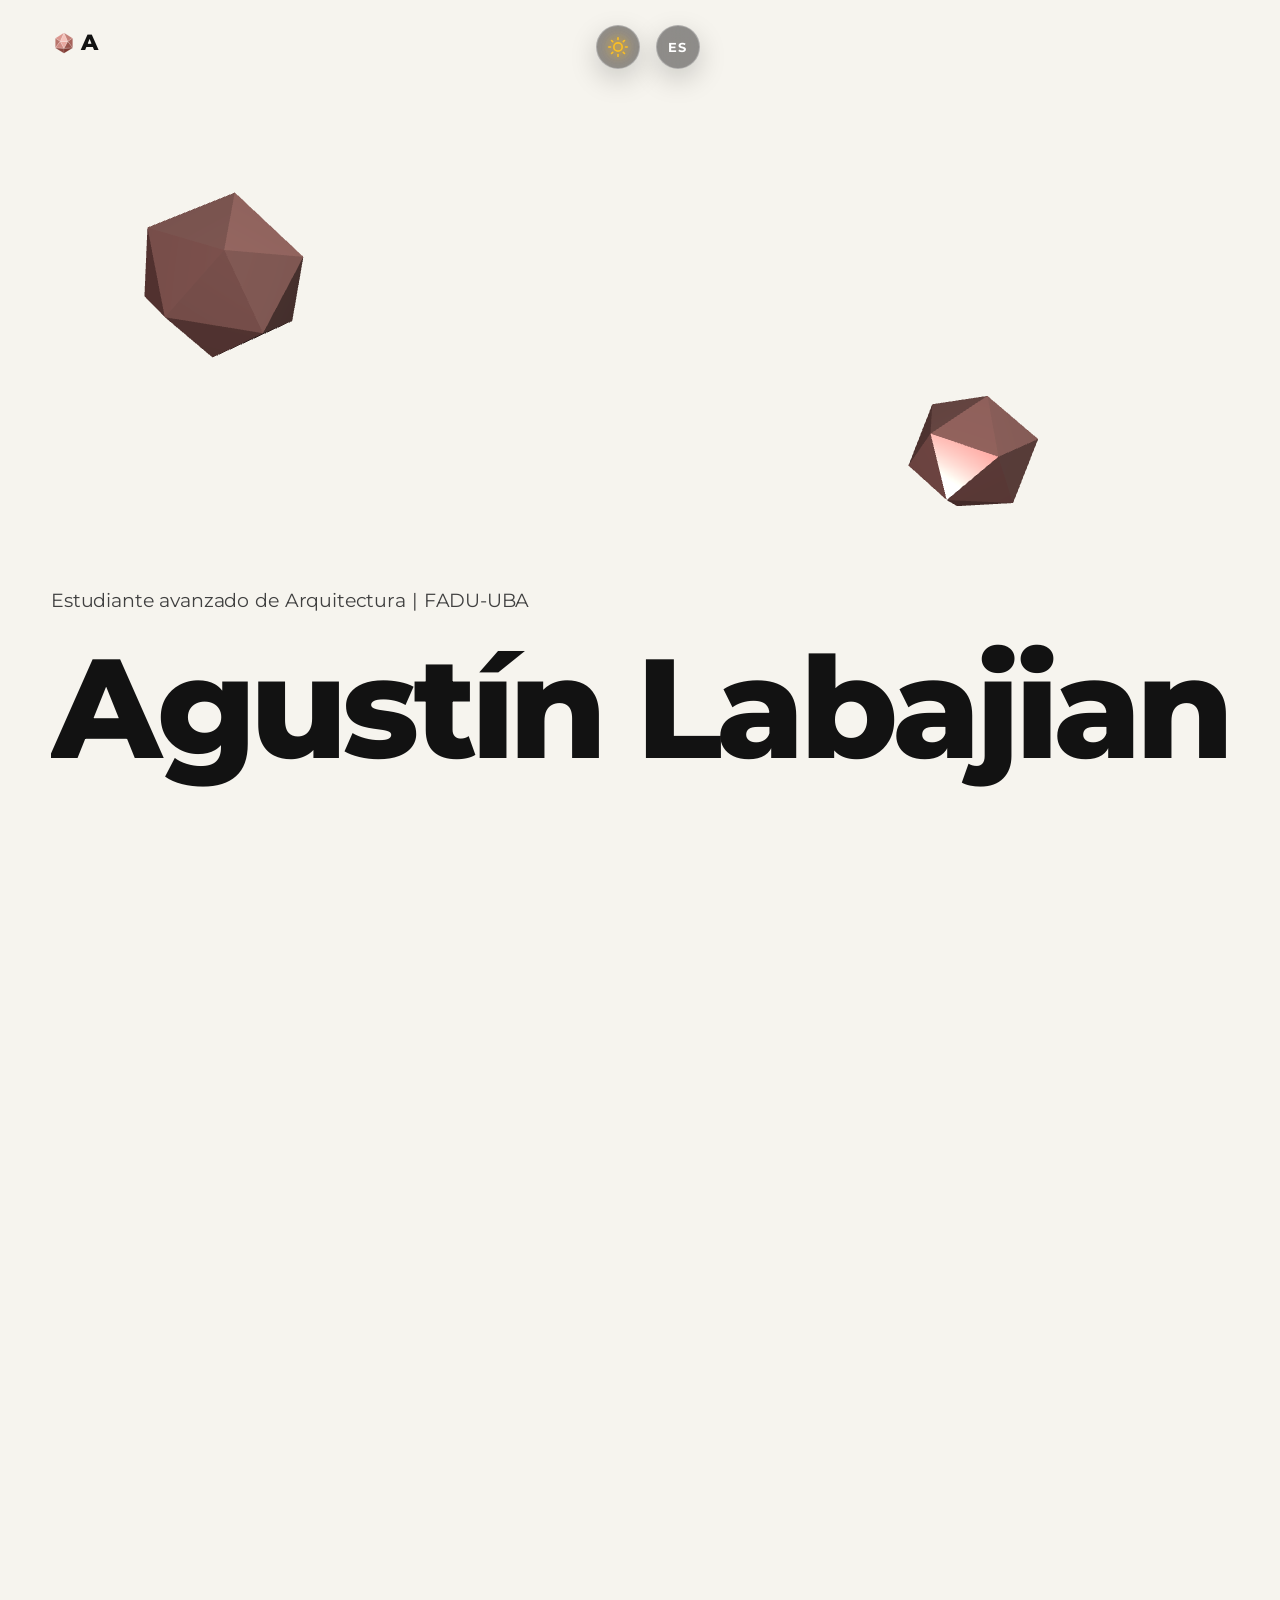
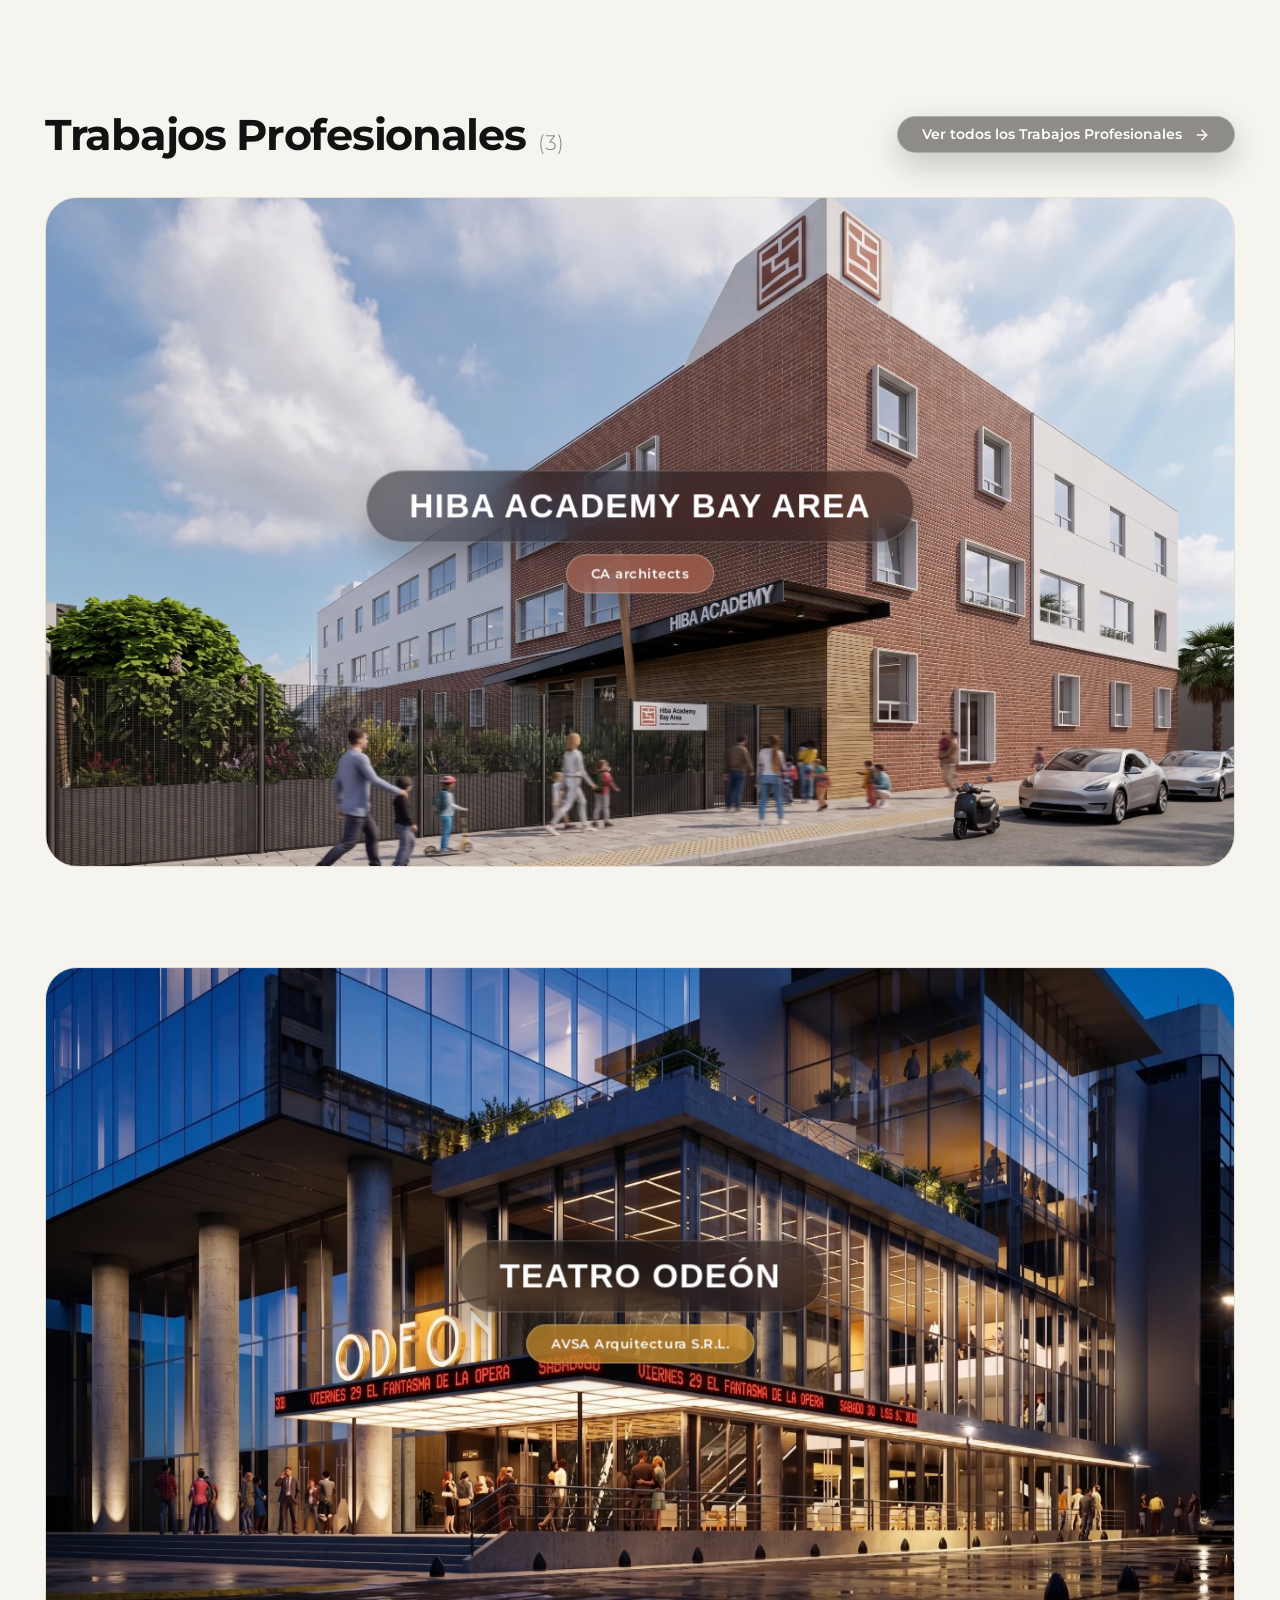
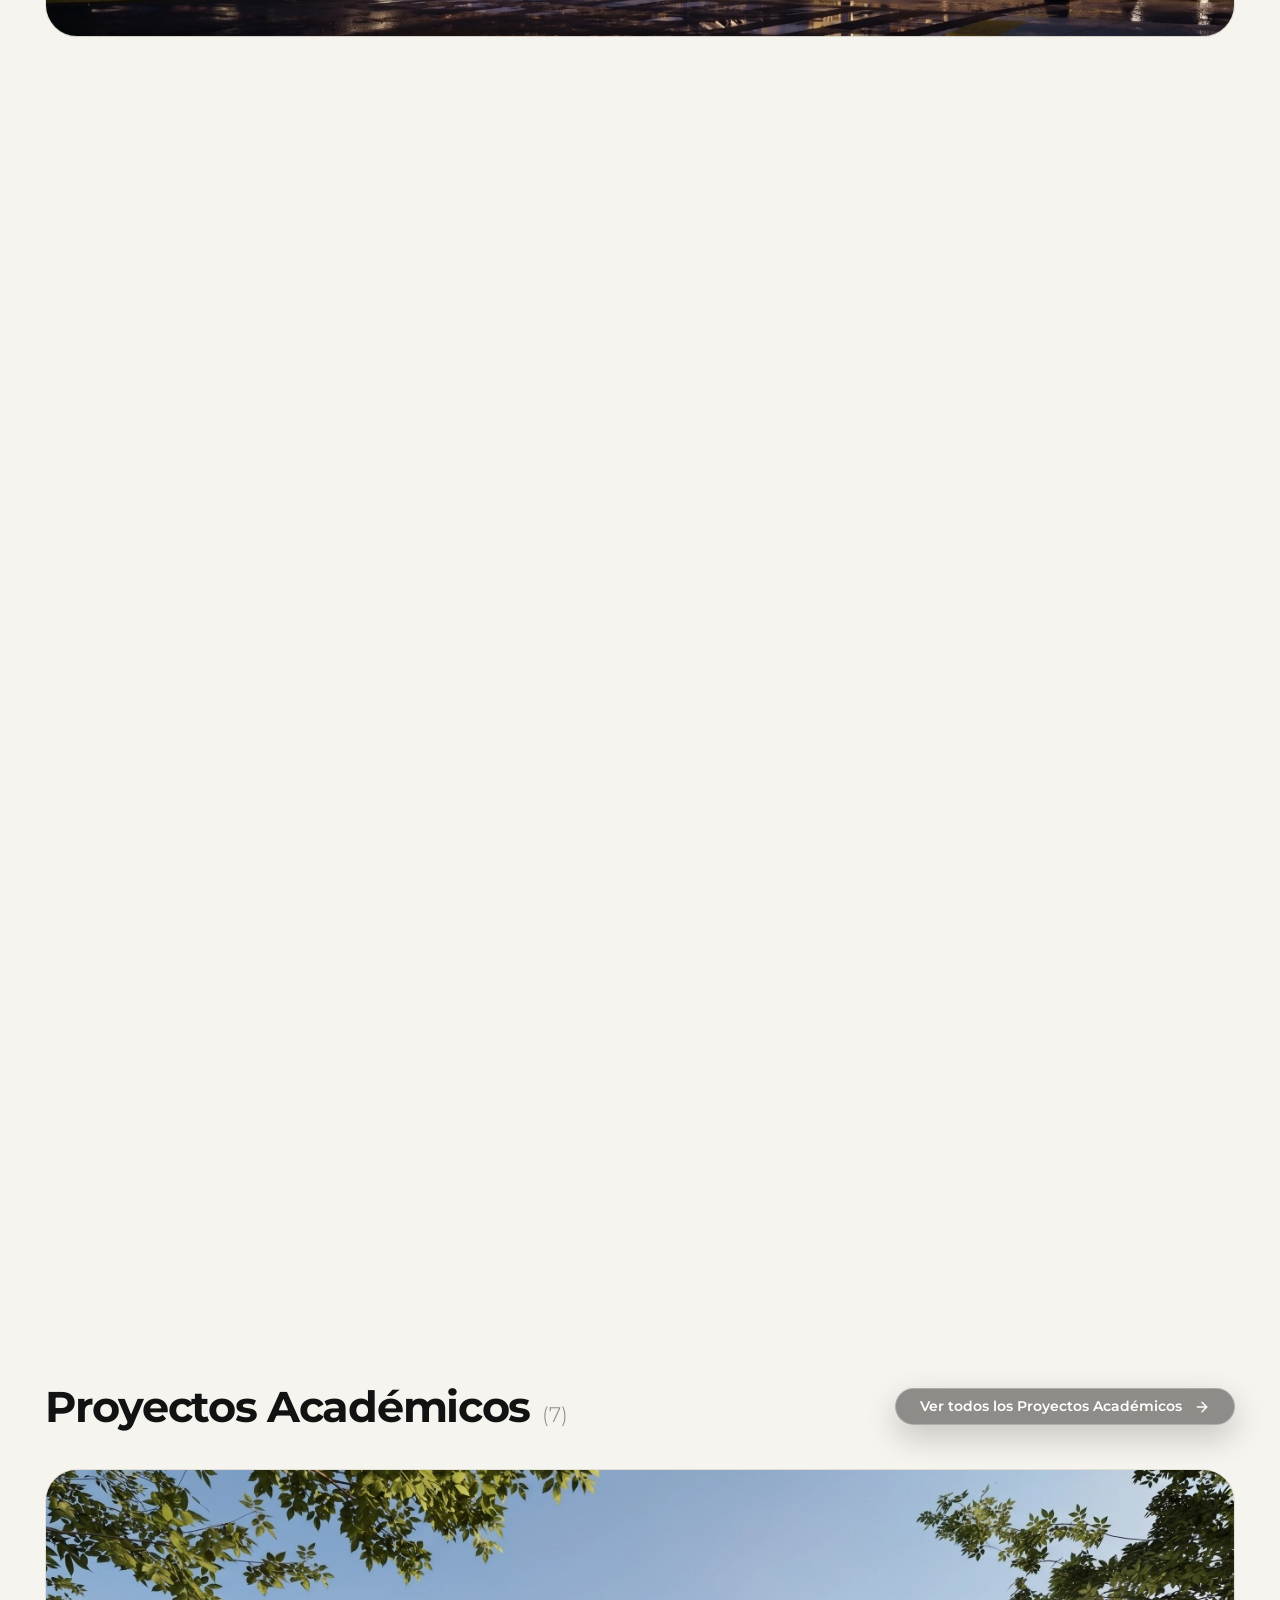
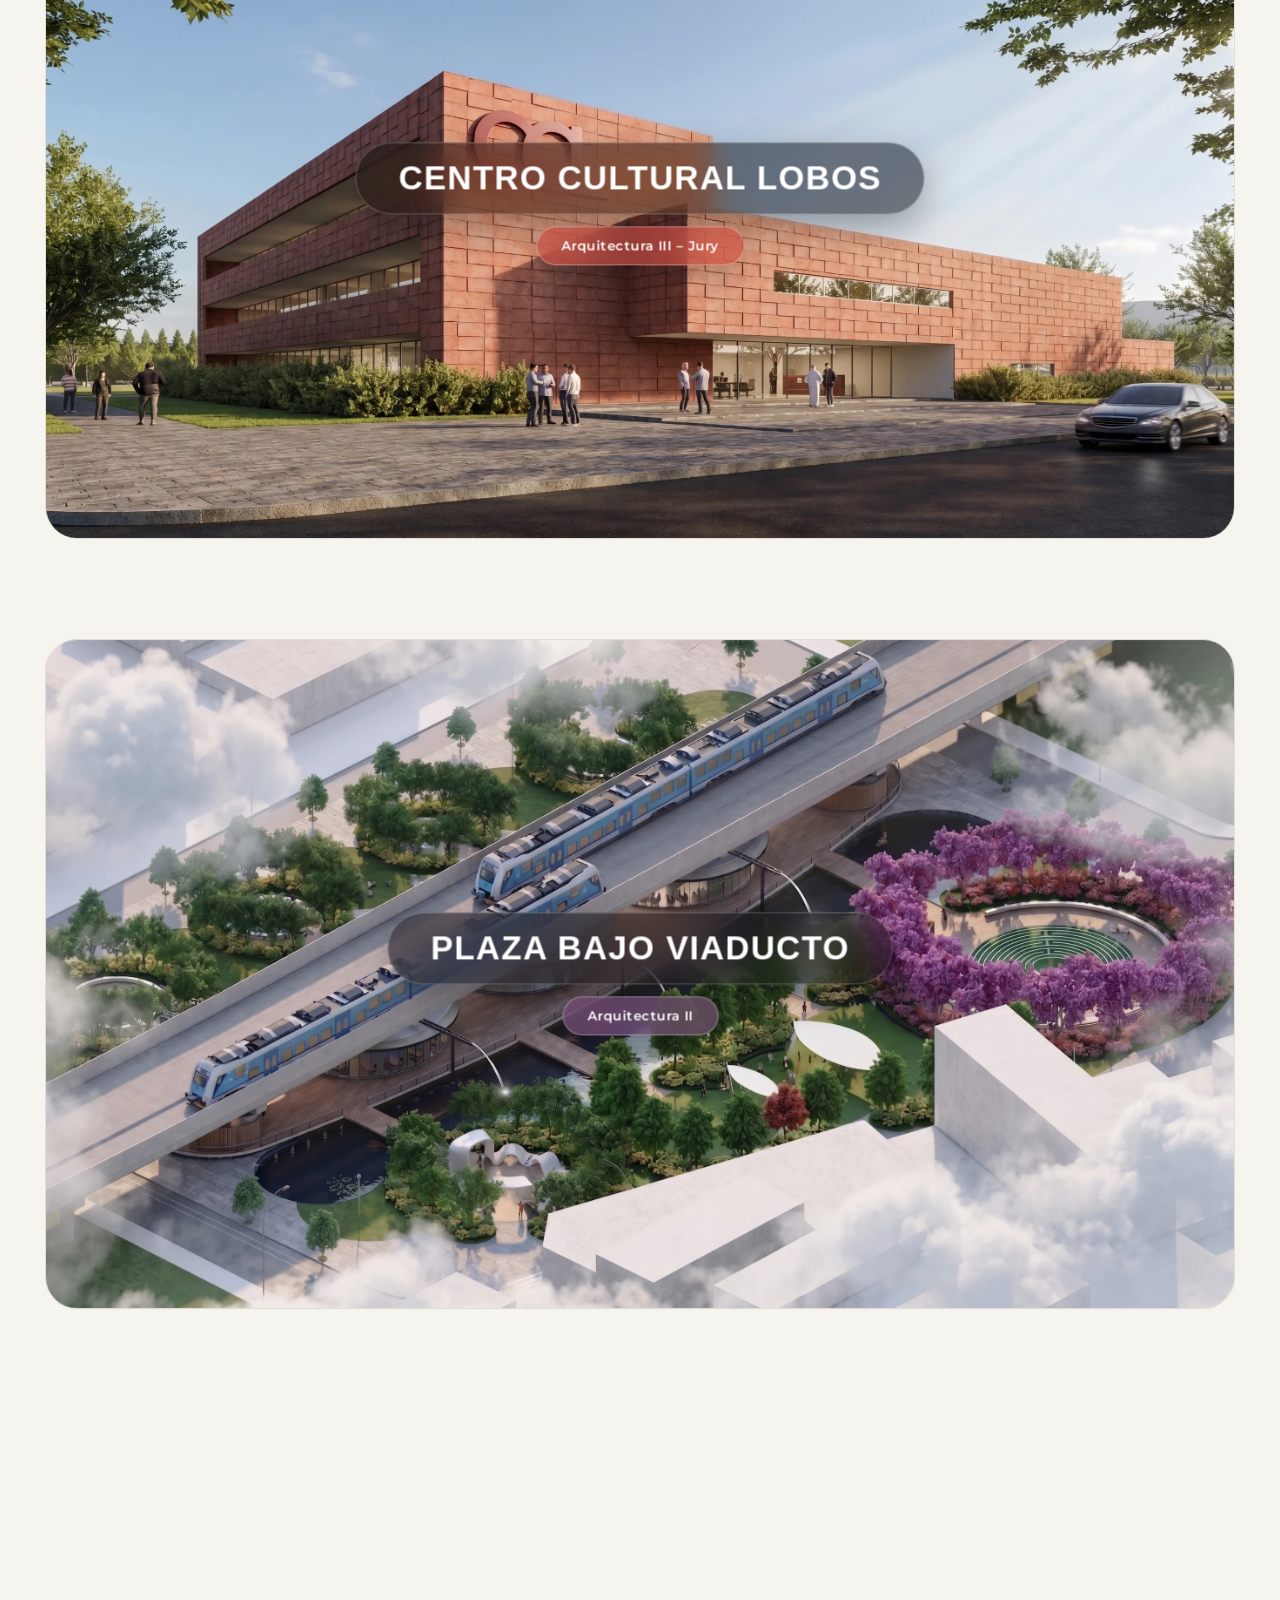
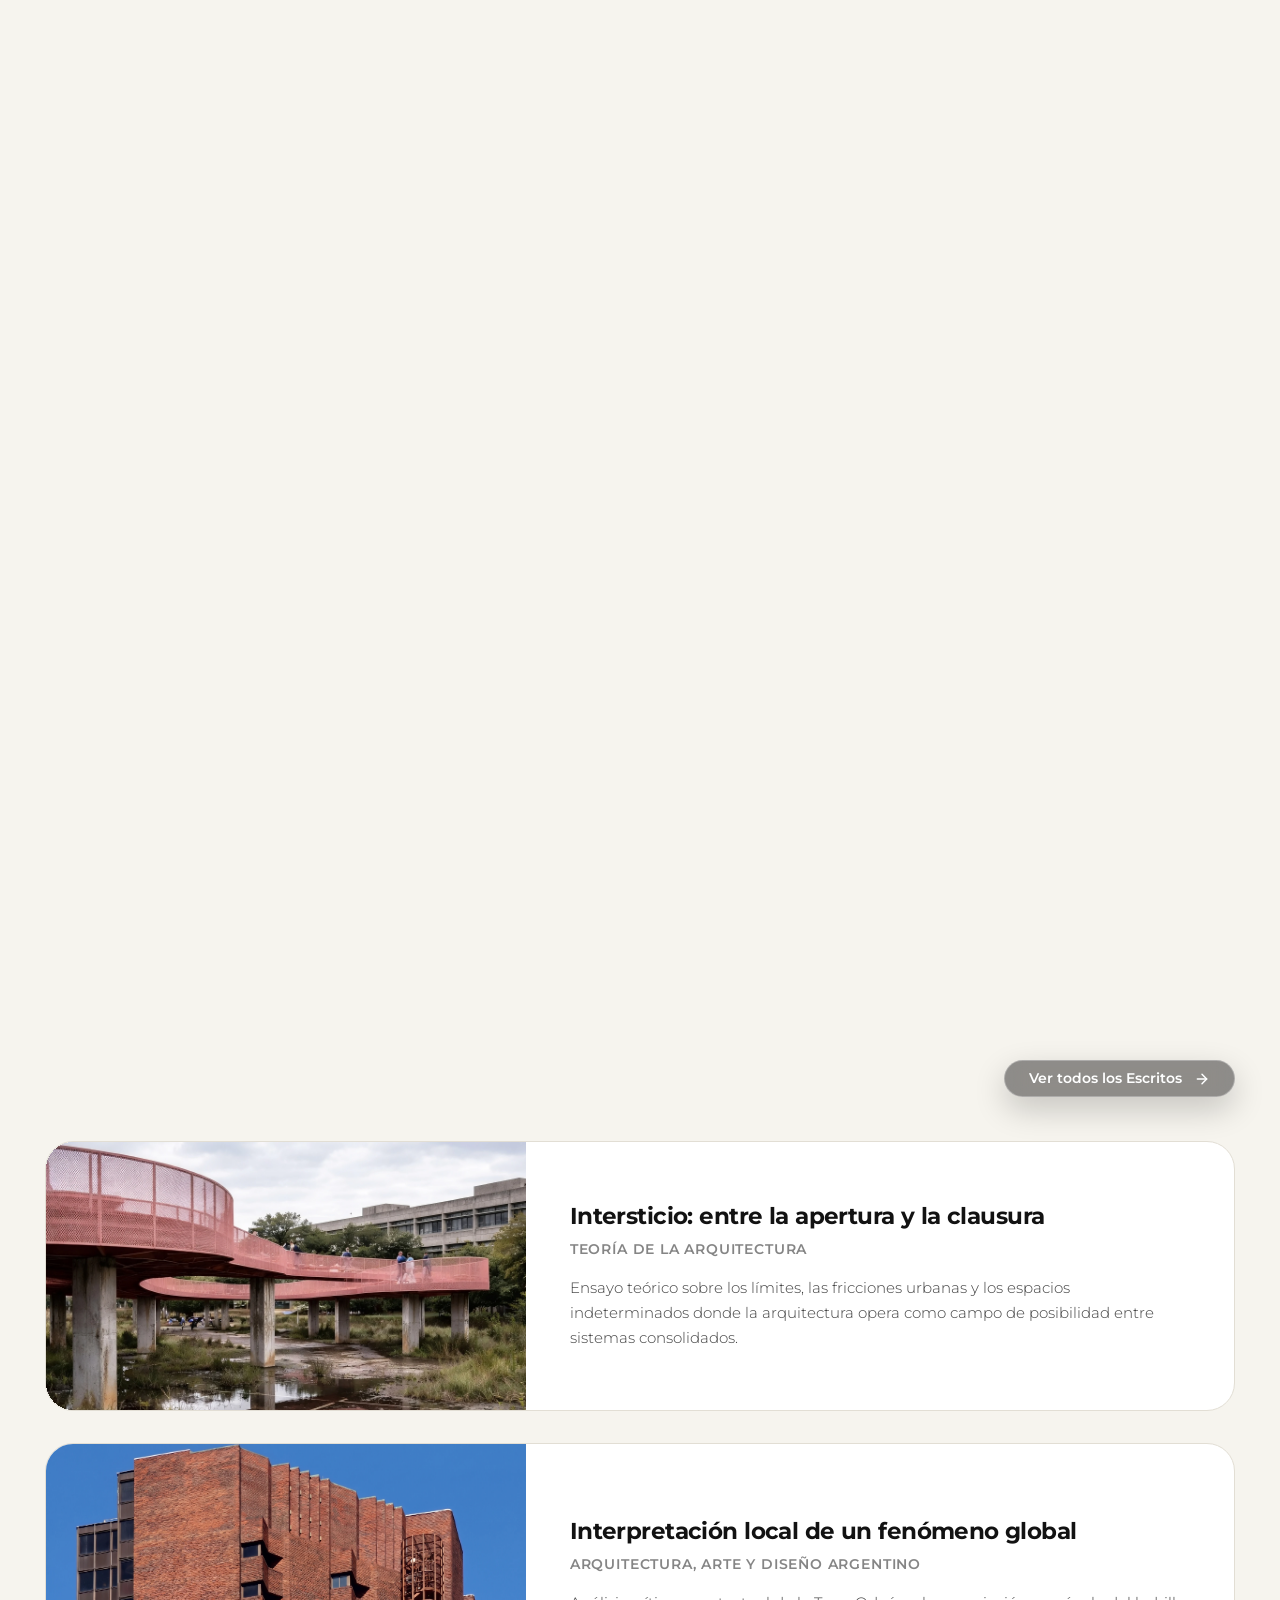
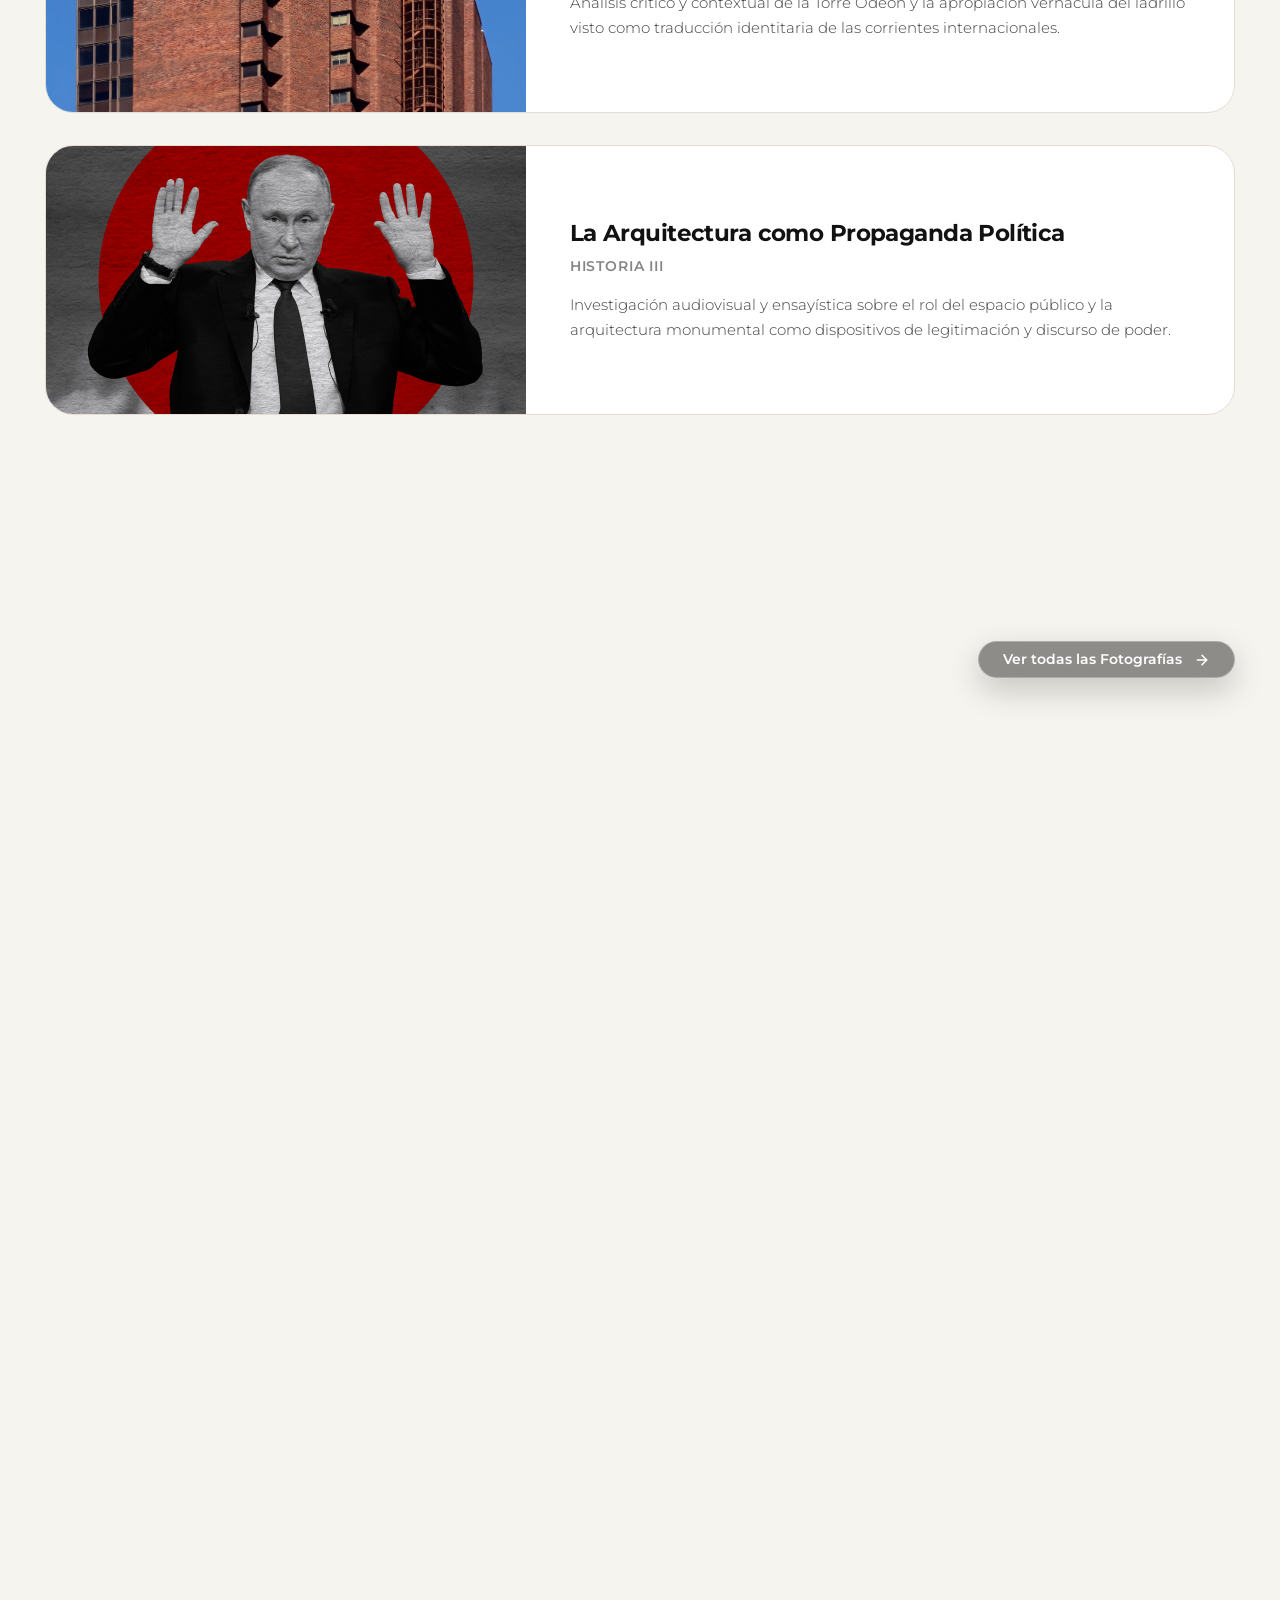
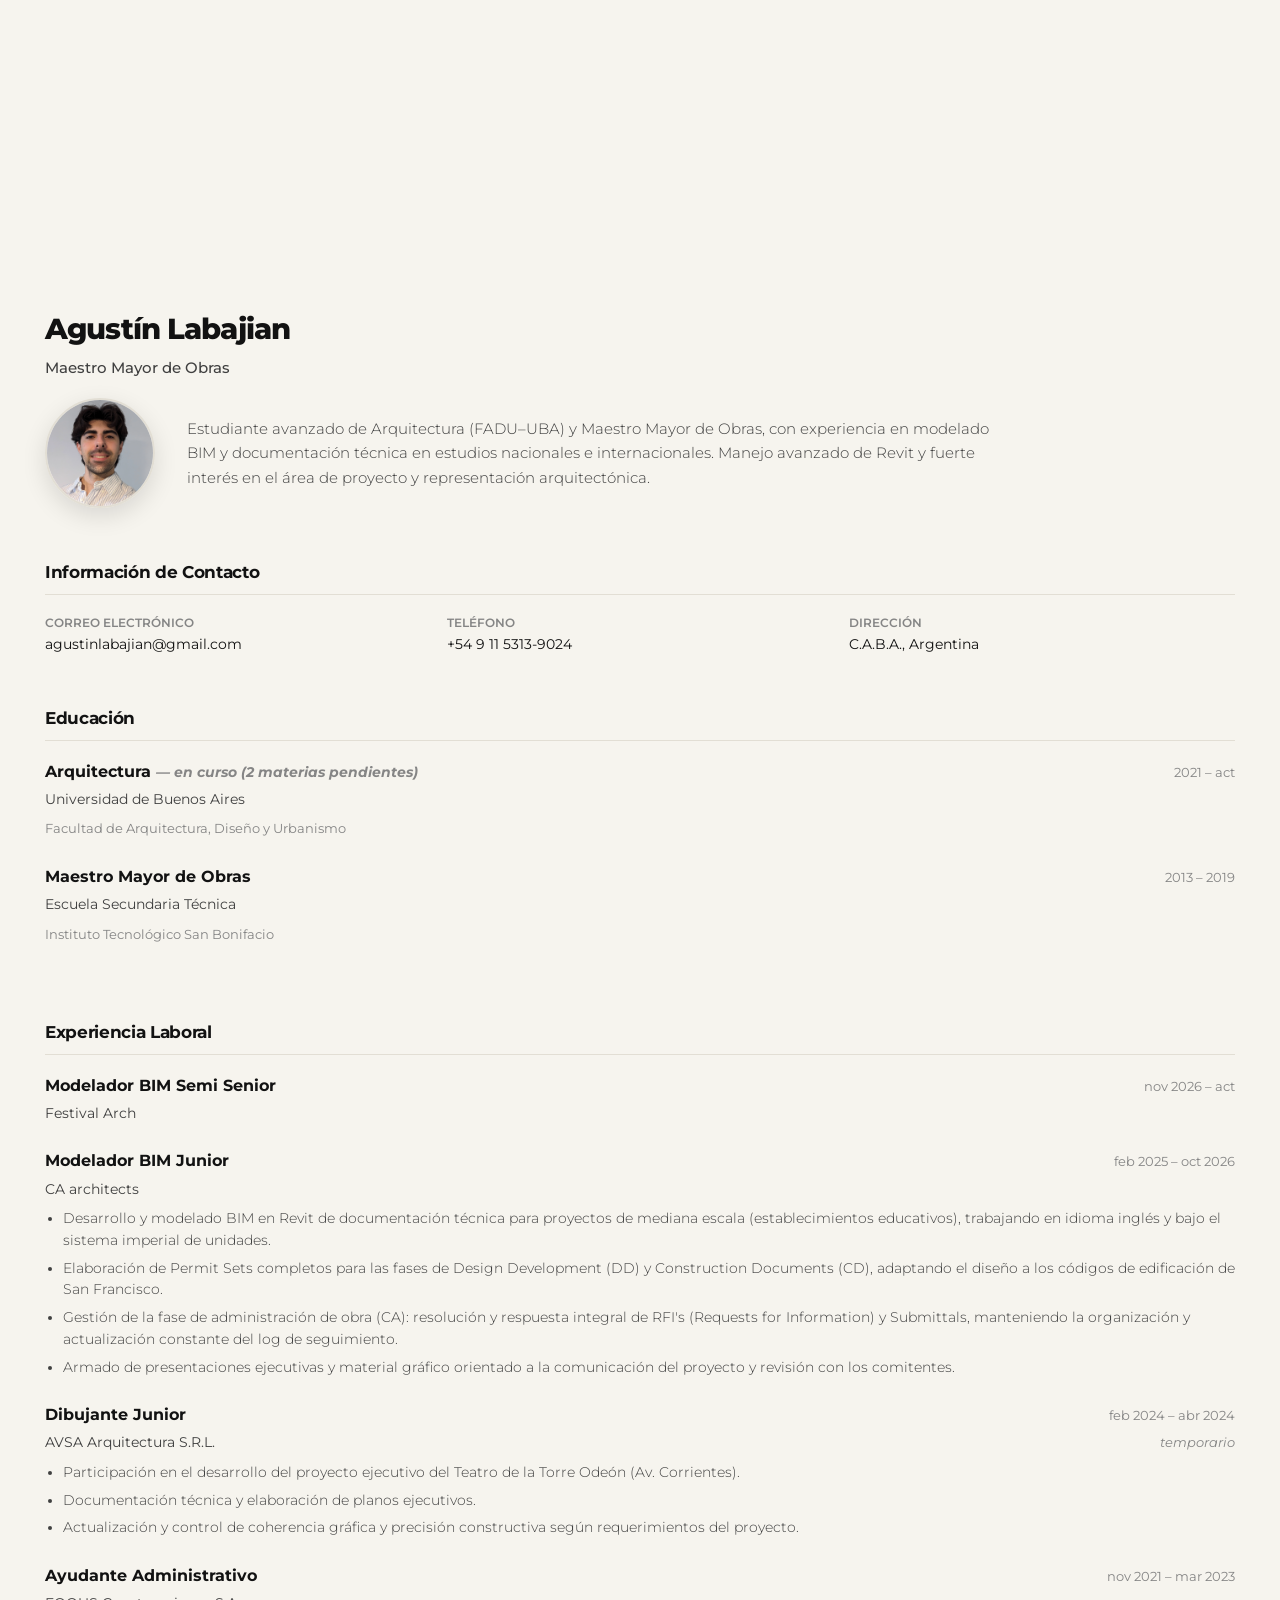
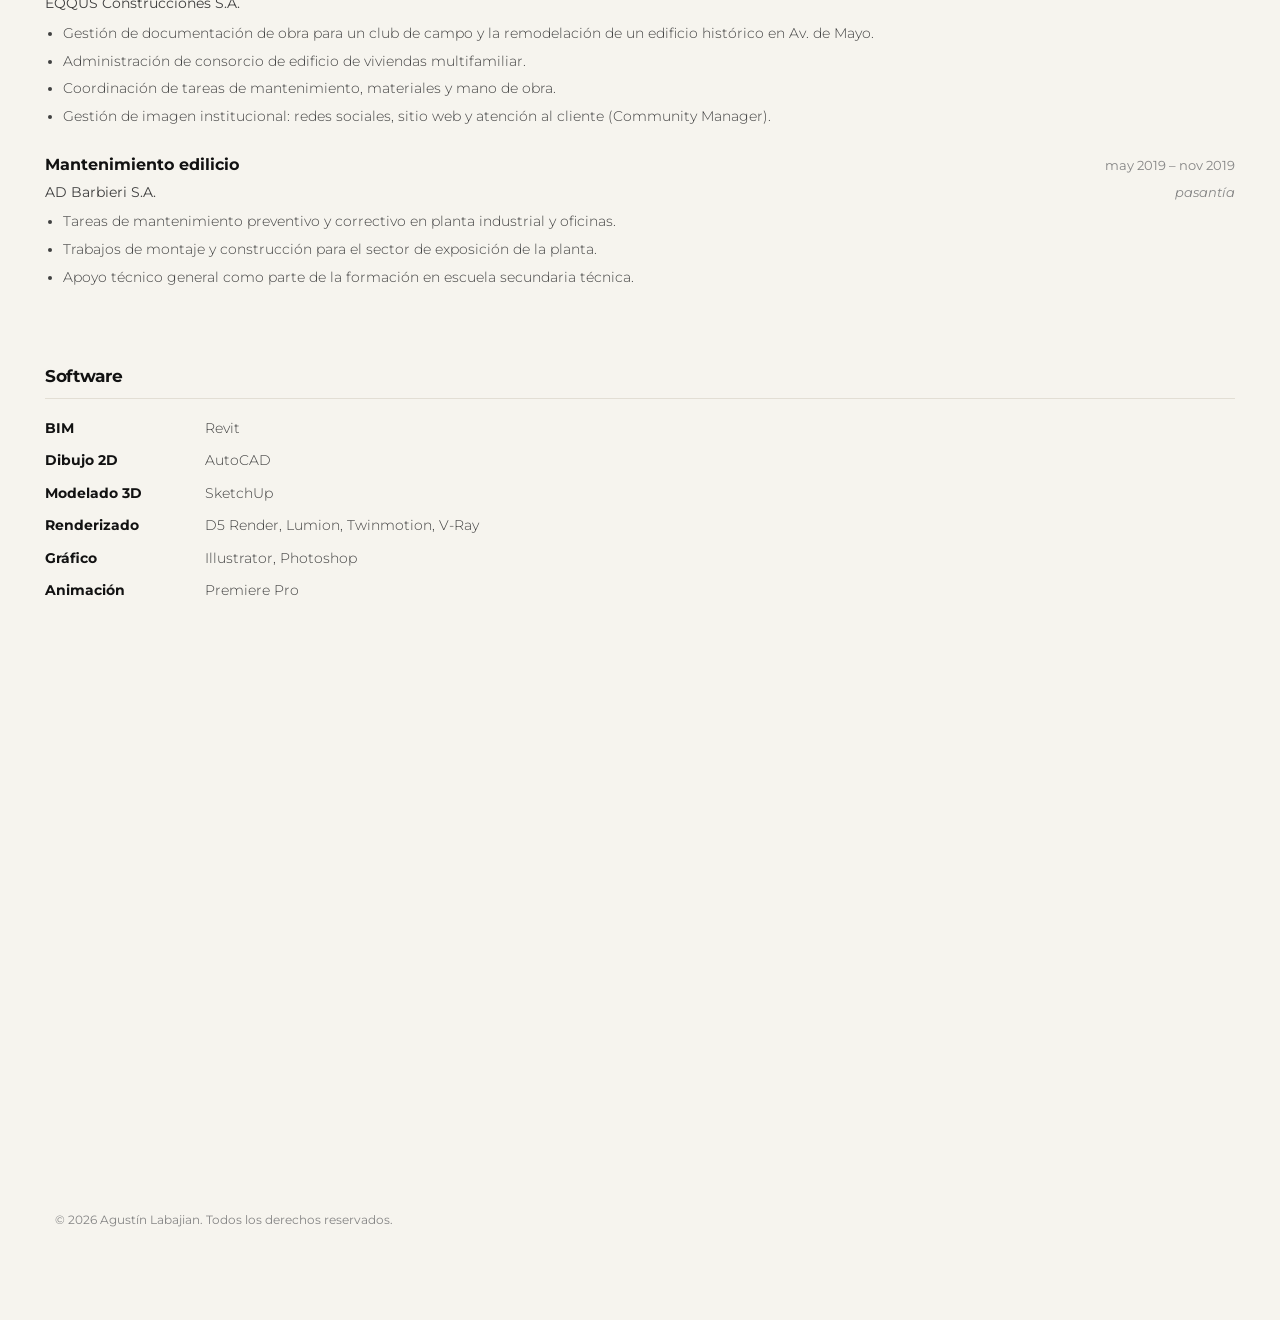
==== commit 63c98398: "Corregir formato de fecha en CA Architects a feb 2025 - oct 2026" ====
--- a/index.html
+++ b/index.html
@@ -473,7 +473,7 @@
           <div class="cv-item">
             <div class="cv-item-header">
               <span class="cv-item-role" data-i18n="exp1Role">Modelador BIM Junior</span>
-              <span class="cv-item-date" data-i18n="exp1Date">feb 25 – oct. 26</span>
+              <span class="cv-item-date" data-i18n="exp1Date">feb 2025 – oct 2026</span>
             </div>
             <div class="cv-item-subline">
               <span class="cv-item-company">CA architects</span>
